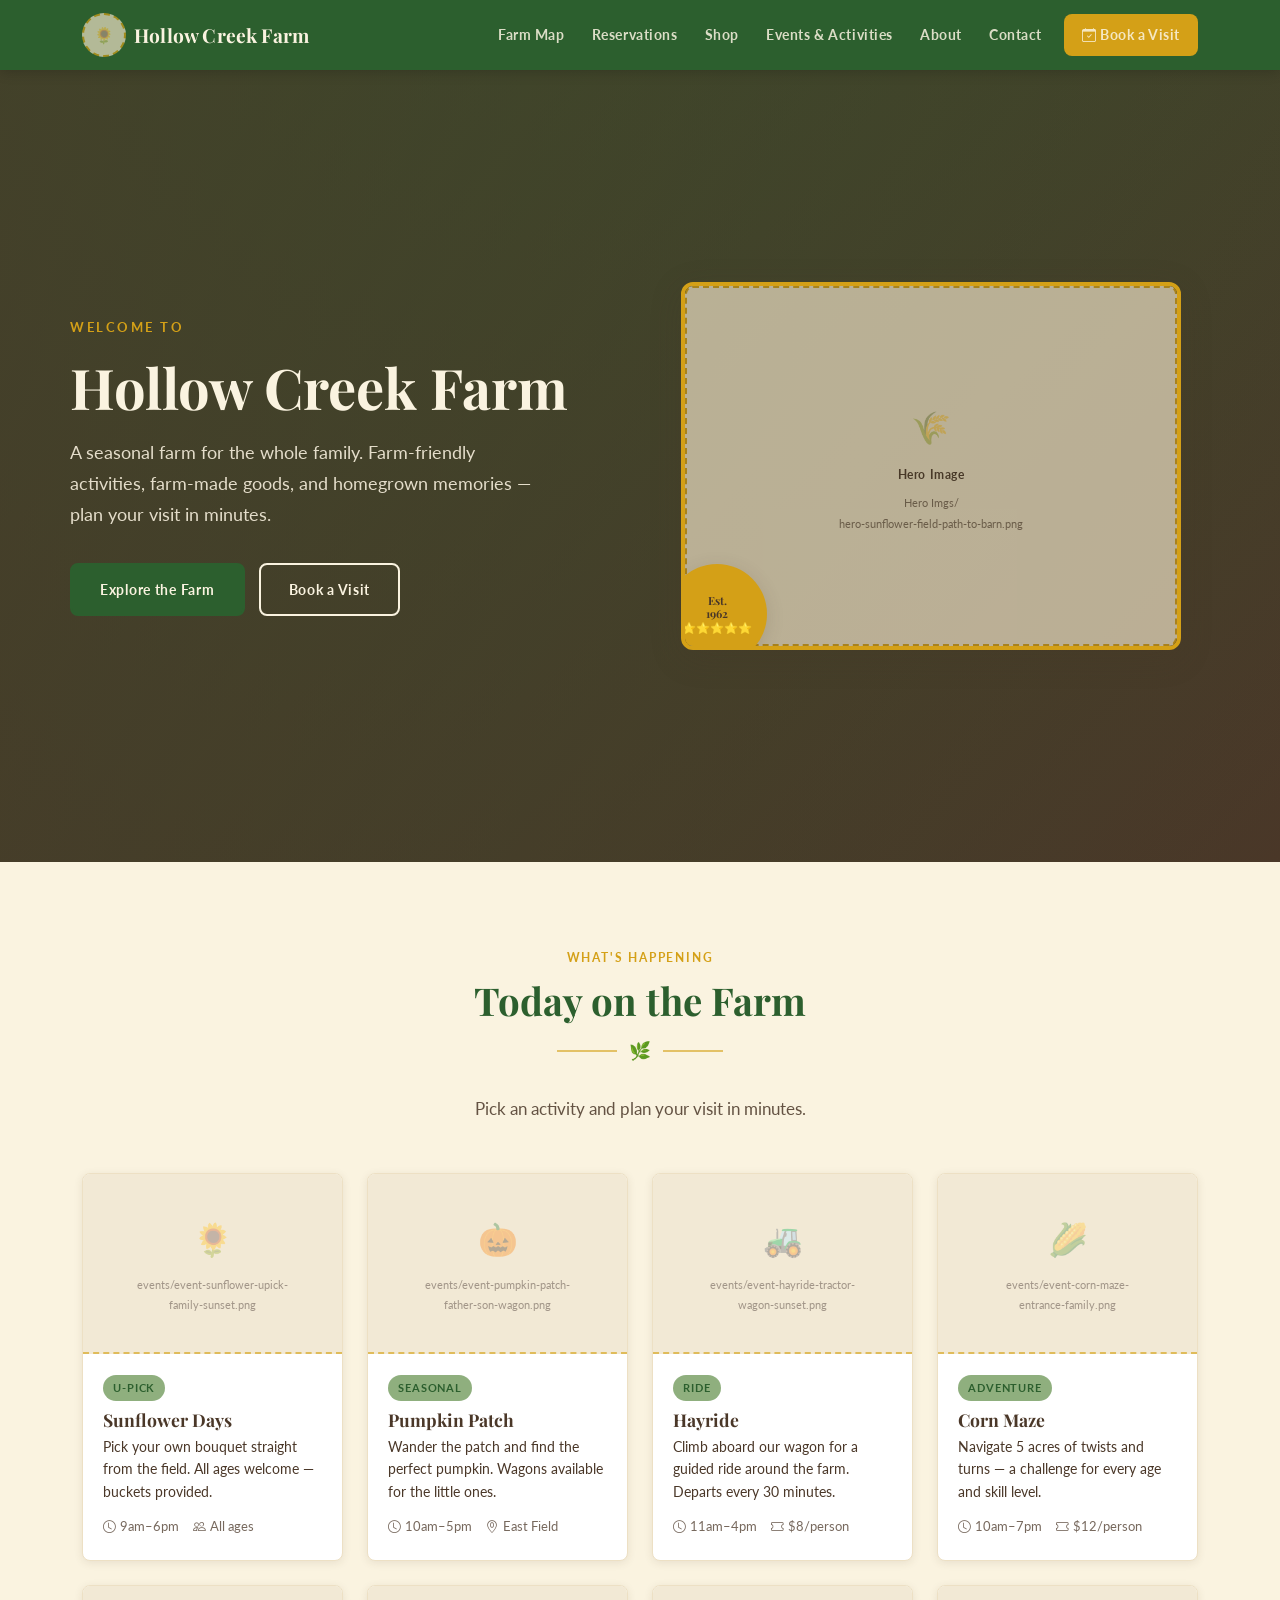
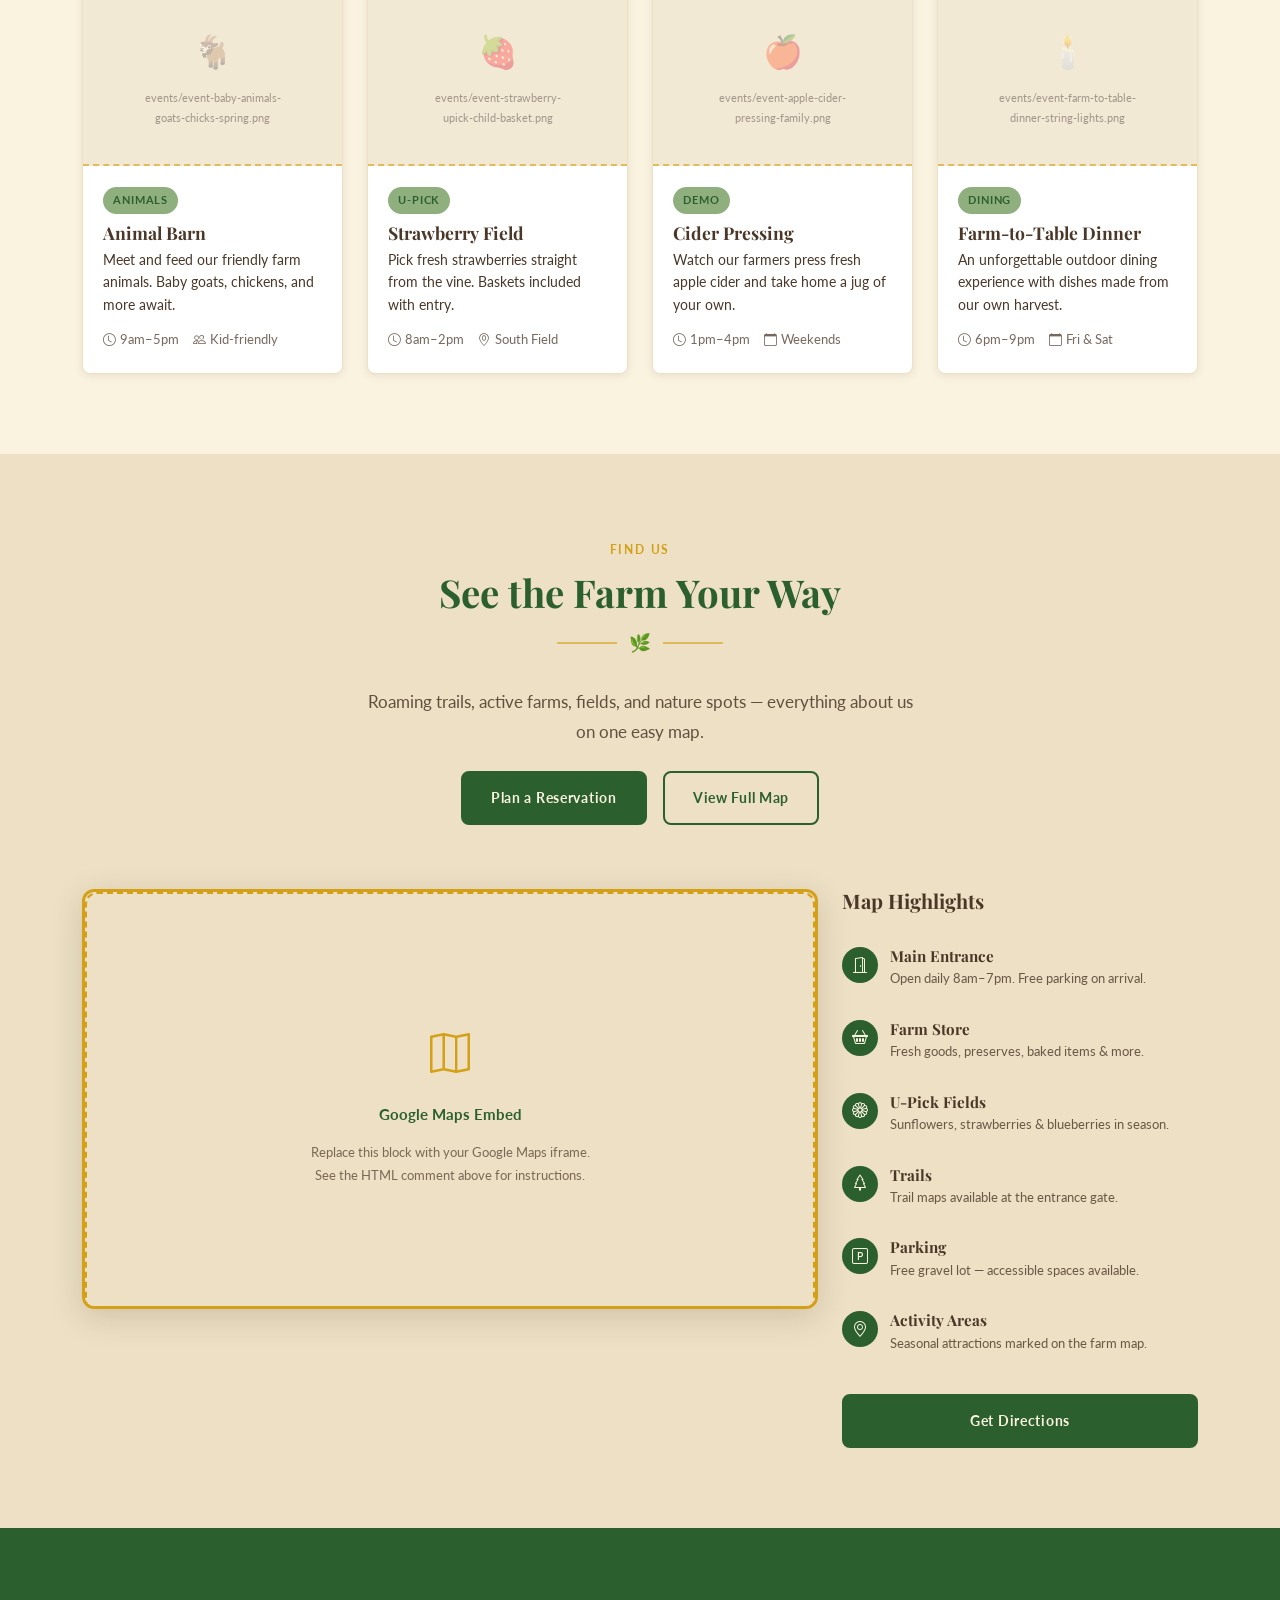
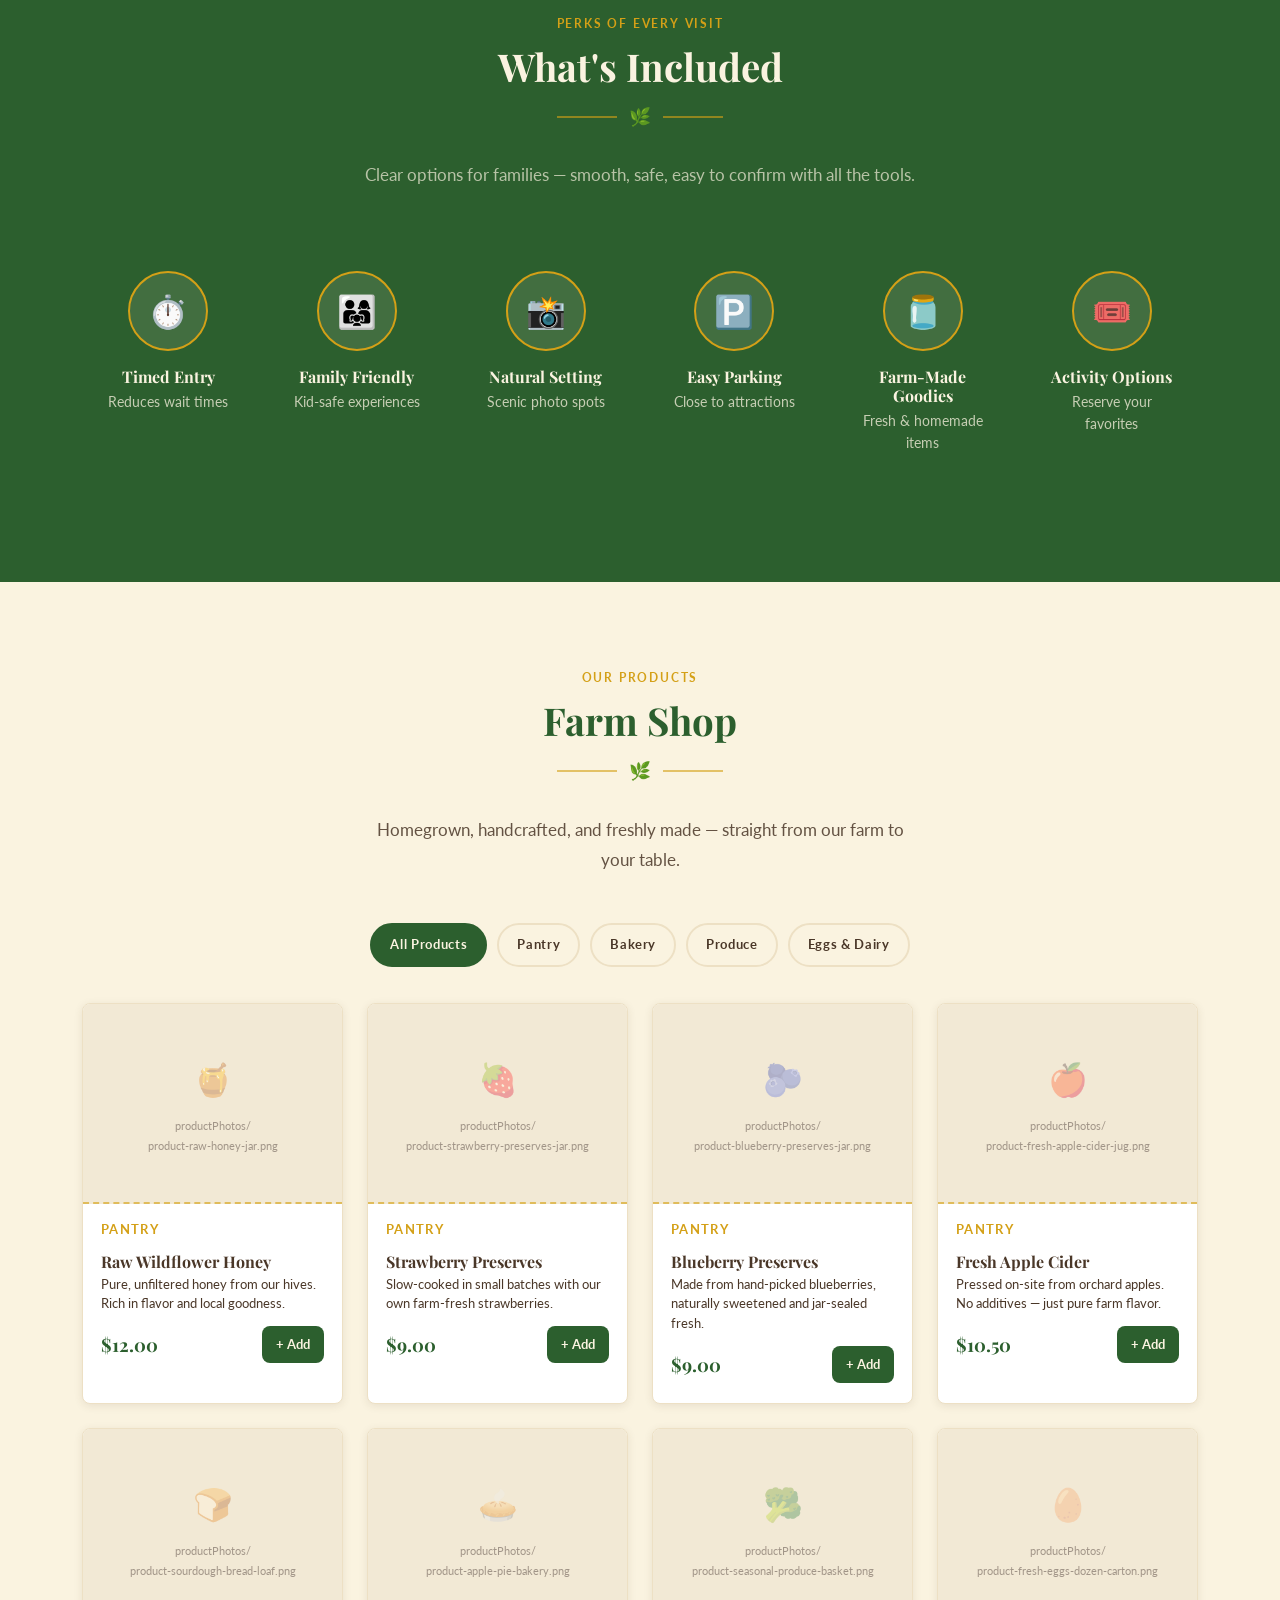
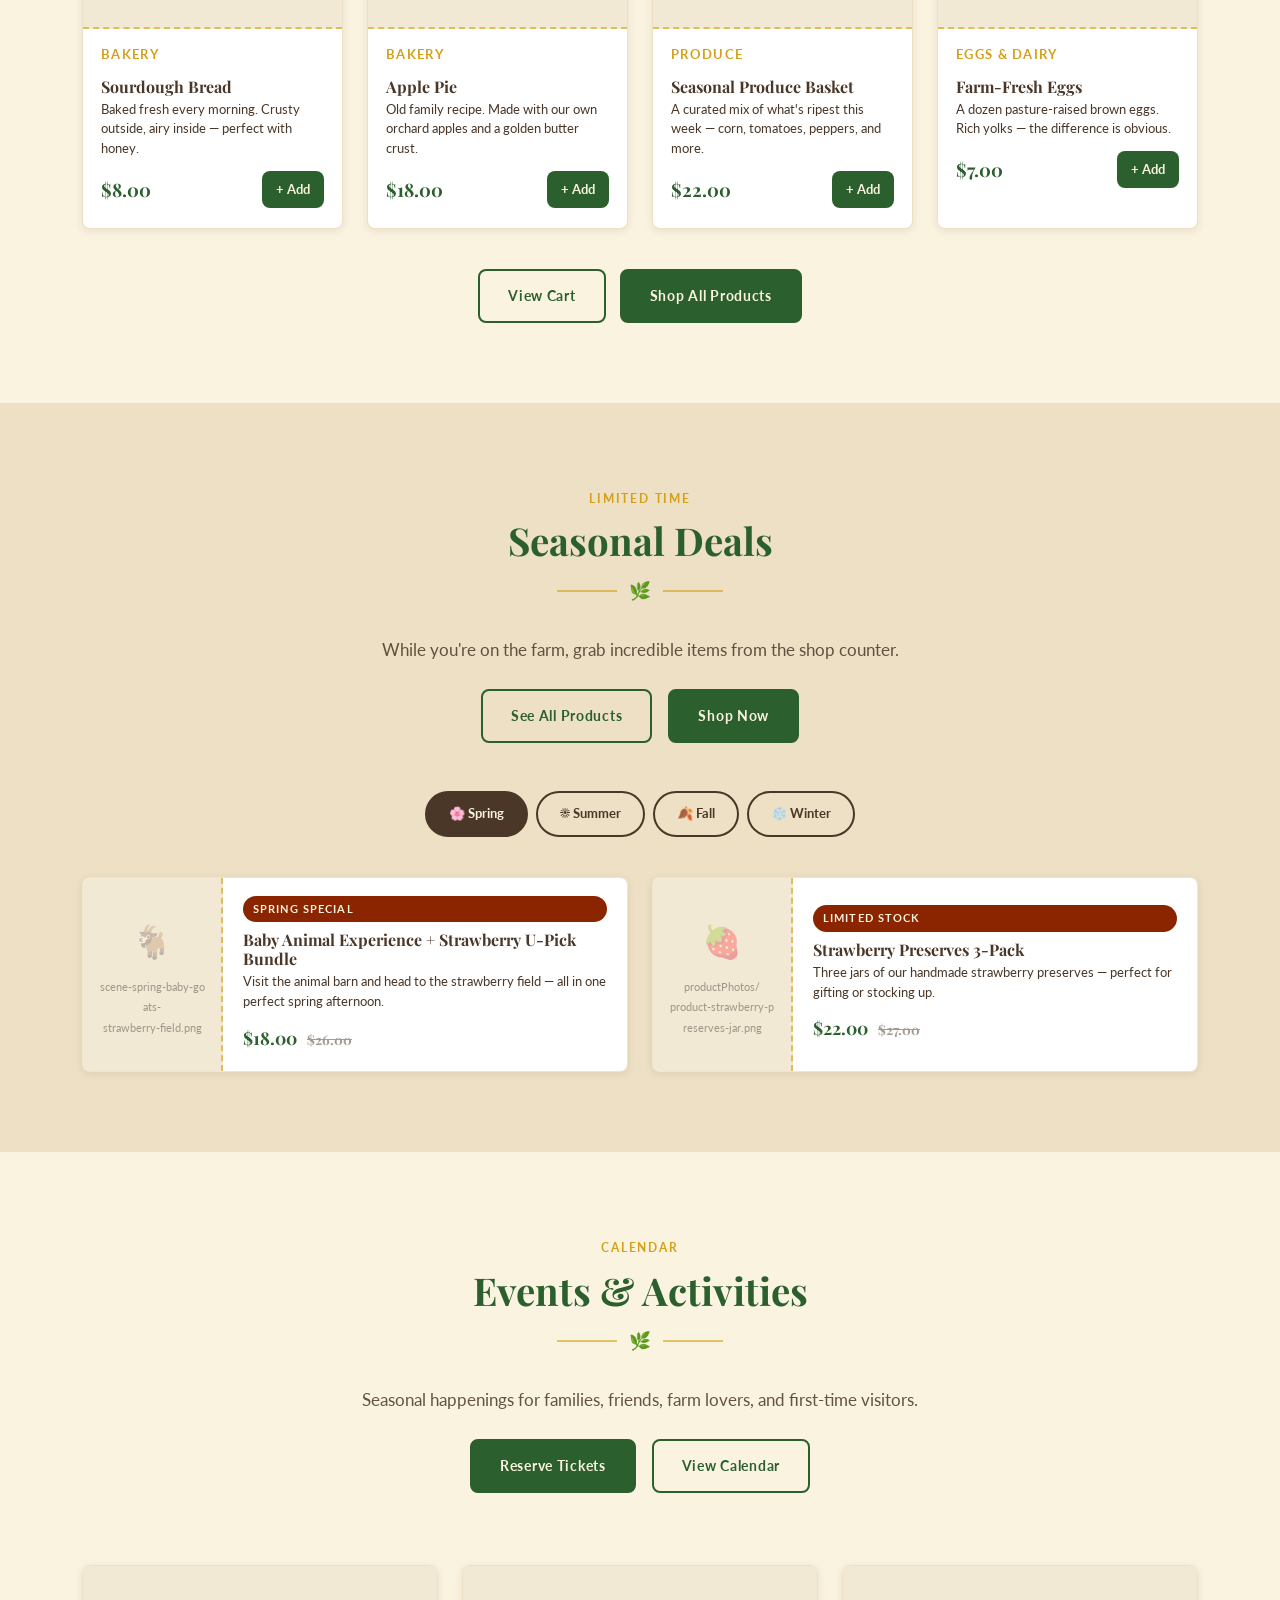
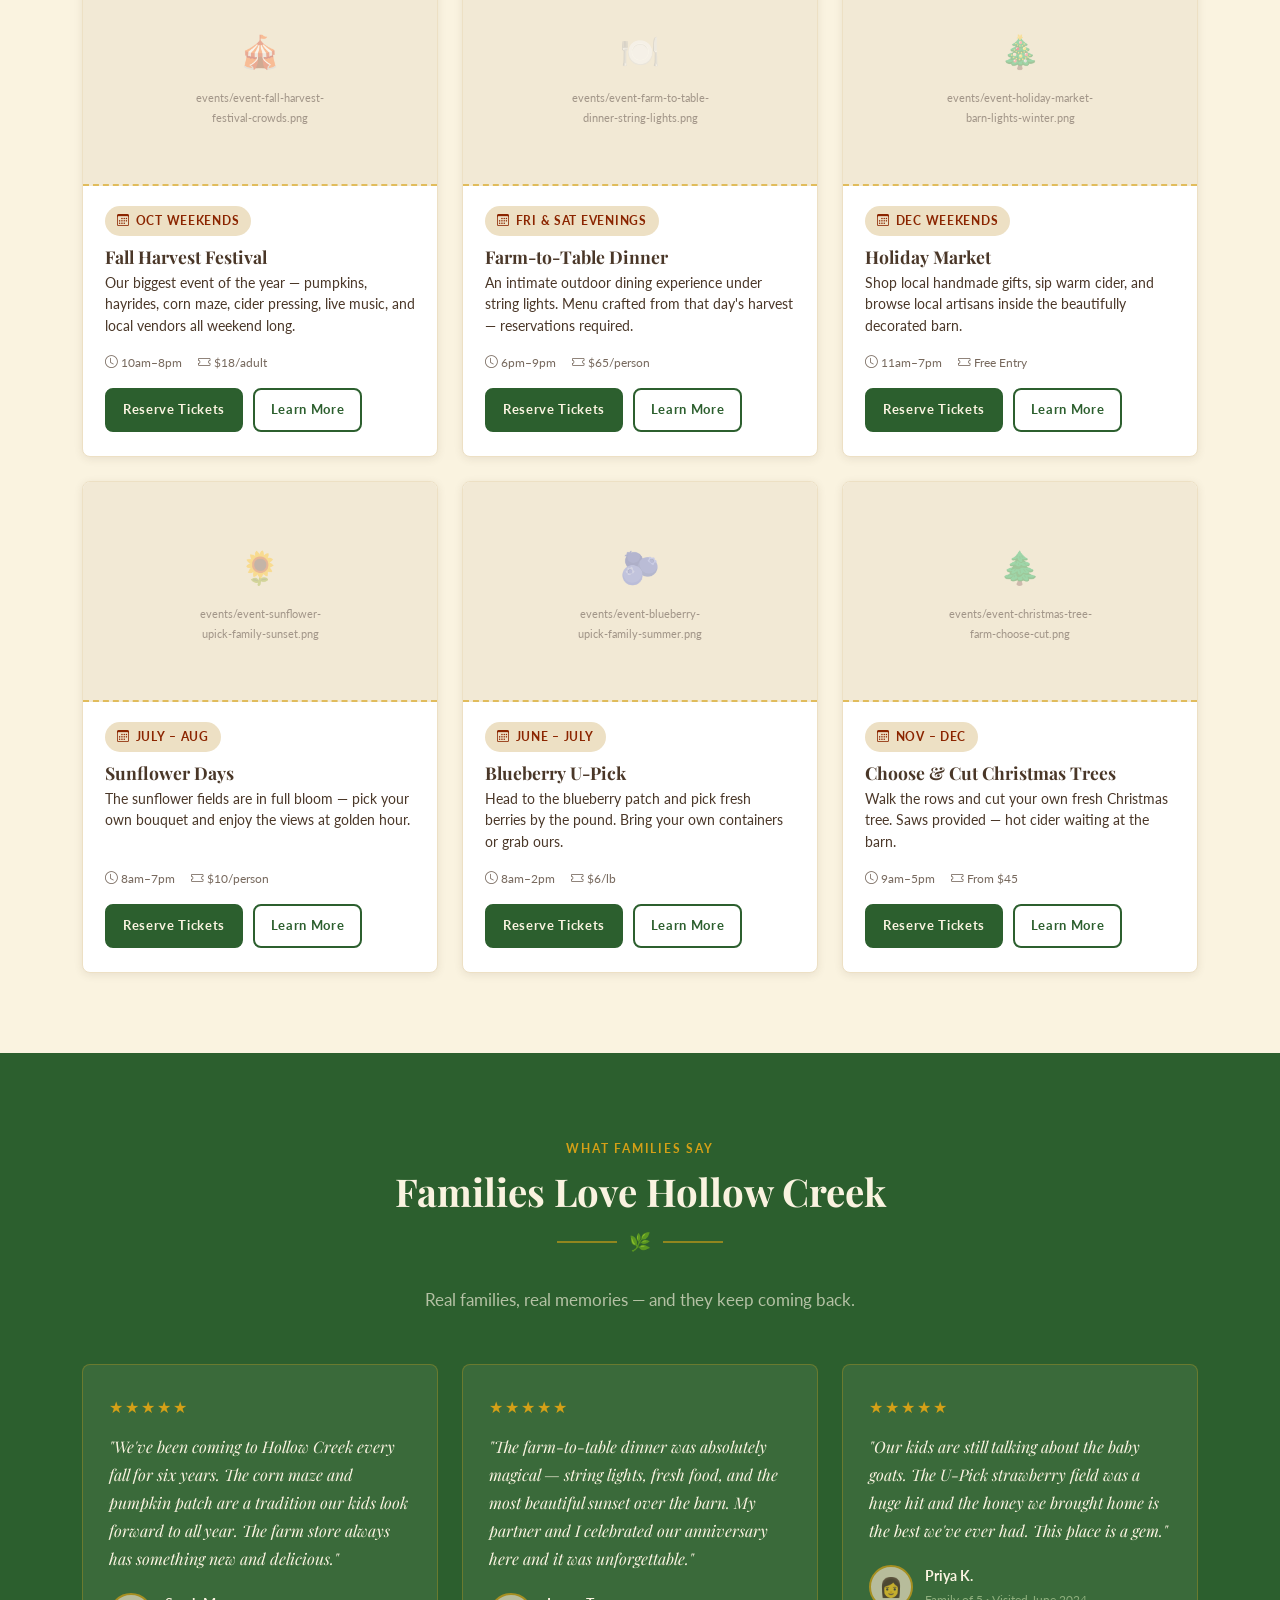
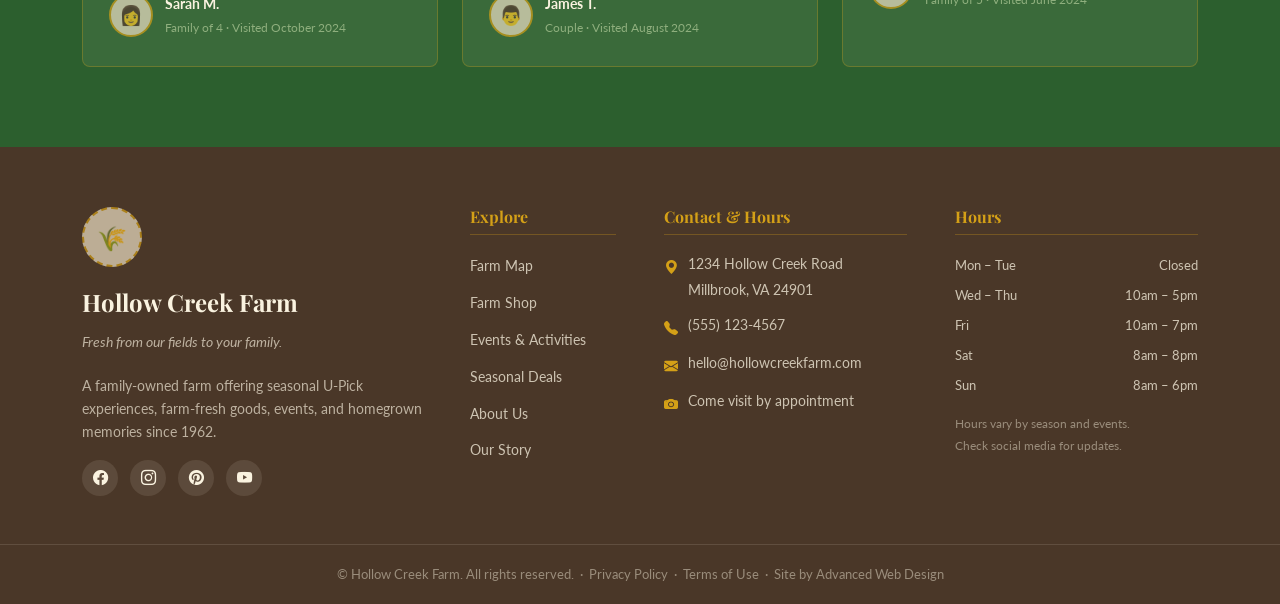
==== index.html @ fa40eff9 "ai cart and reservation pages (just for show)" ====
<!DOCTYPE html>
<html lang="en">
<head>
  <meta charset="UTF-8" />
  <meta name="viewport" content="width=device-width, initial-scale=1.0" />
  <title>Hollow Creek Farm — Fresh From Our Fields to Your Family</title>
  <meta name="description" content="Hollow Creek Farm offers U-Pick experiences, farm-fresh goods, seasonal events, hayrides, and more. Plan your visit today!" />

  <!-- Google Fonts -->
  <link rel="preconnect" href="https://fonts.googleapis.com">
  <link rel="preconnect" href="https://fonts.gstatic.com" crossorigin>
  <link href="https://fonts.googleapis.com/css2?family=Playfair+Display:ital,wght@0,700;1,400&family=Lato:wght@400;700&display=swap" rel="stylesheet">

  <!-- Bootstrap 5 -->
  <link href="https://cdn.jsdelivr.net/npm/bootstrap@5.3.3/dist/css/bootstrap.min.css" rel="stylesheet">

  <!-- Bootstrap Icons -->
  <link rel="stylesheet" href="https://cdn.jsdelivr.net/npm/bootstrap-icons@1.11.3/font/bootstrap-icons.min.css">

  <!-- Custom Styles -->
  <link rel="stylesheet" href="style.css">
</head>
<body>

  <!-- =====================================================
       NAVIGATION
  ====================================================== -->
  <nav id="main-nav" class="navbar navbar-expand-lg">
    <div class="container">

      <!-- Logo -->
      <a class="navbar-brand d-flex align-items-center gap-2" href="#hero">
        <!-- Replace src with: Logos/logo-main-full-color.png -->
        <!-- alt: Hollow Creek Farm logo featuring a red barn and sunflower illustration inside a circular badge design -->
        <div class="img-placeholder nav-logo-img" style="width:44px;height:44px;border-radius:50%;font-size:0.55rem;">
          <span class="ph-icon" style="font-size:1rem;">🌻</span>
        </div>
        <span class="nav-logo-text">Hollow Creek Farm</span>
      </a>

      <!-- Mobile toggle -->
      <button class="navbar-toggler" type="button" data-bs-toggle="collapse" data-bs-target="#navMenu" aria-controls="navMenu" aria-expanded="false" aria-label="Toggle navigation">
        <span class="navbar-toggler-icon"></span>
      </button>

      <!-- Nav links -->
      <div class="collapse navbar-collapse" id="navMenu">
        <ul class="navbar-nav ms-auto align-items-lg-center">
          <li class="nav-item"><a class="nav-link" href="#today"       data-section="today">Farm Map</a></li>
          <li class="nav-item"><a class="nav-link" href="#map-section" data-section="map-section">Reservations</a></li>
          <li class="nav-item"><a class="nav-link" href="#farm-shop"   data-section="farm-shop">Shop</a></li>
          <li class="nav-item"><a class="nav-link" href="#events"      data-section="events">Events &amp; Activities</a></li>
          <li class="nav-item"><a class="nav-link" href="#footer"      data-section="footer">About</a></li>
          <li class="nav-item"><a class="nav-link" href="#footer">Contact</a></li>
          <li class="nav-item">
            <a class="nav-link nav-cta" href="#map-section">
              <i class="bi bi-calendar-check me-1"></i>Book a Visit
              <span id="cart-count" style="display:none;background:var(--color-barn-red);color:#fff;border-radius:99px;font-size:0.65rem;padding:1px 6px;margin-left:6px;"></span>
            </a>
          </li>
        </ul>
      </div>
    </div>
  </nav>


  <!-- =====================================================
       HERO
  ====================================================== -->
  <section id="hero">
    <!-- Hero background image -->
    <!-- Replace with: <img src="client files/Hero Imgs/hero-barn-creek-sunflowers-sunrise.png" alt="Illustrated sunrise view of the Hollow Creek Farm red barn with a winding creek and sunflowers in the foreground" class="hero-bg"> -->
    <div class="hero-bg-placeholder"></div>
    <div class="hero-overlay"></div>

    <div class="container hero-content">
      <div class="row align-items-center">

        <!-- Text col -->
        <div class="col-lg-6">
          <p class="hero-eyebrow">Welcome to</p>
          <h1>Hollow Creek Farm</h1>
          <p class="hero-sub">A seasonal farm for the whole family. Farm-friendly activities, farm-made goods, and homegrown memories — plan your visit in minutes.</p>
          <div class="hero-actions">
            <a href="#today" class="btn-primary">Explore the Farm</a>
            <a href="#map-section" class="btn-outline" style="color:var(--color-cream);border-color:var(--color-cream);">Book a Visit</a>
          </div>
        </div>

        <!-- Image col -->
        <div class="col-lg-6 hero-img-col">
          <div class="hero-img-frame" style="position:relative;">
            <!-- Replace with: <img src="client files/Hero Imgs/hero-sunflower-field-path-to-barn.png" alt="A dirt path leads through rows of sunflowers toward the Hollow Creek Farm barn at golden hour" class="hero-img-frame"> -->
            <div class="img-placeholder" style="height:360px;">
              <span class="ph-icon">🌾</span>
              <span class="ph-label">Hero Image</span>
              <span class="ph-file">Hero Imgs/<br>hero-sunflower-field-path-to-barn.png</span>
            </div>
            <div class="hero-badge">Est.<br>1962<br>⭐⭐⭐⭐⭐</div>
          </div>
        </div>

      </div>
    </div>
  </section>


  <!-- =====================================================
       TODAY ON THE FARM
  ====================================================== -->
  <section id="today" class="section-pad bg-cream">
    <div class="container">

      <div class="today-header fade-up">
        <span class="section-label">What's Happening</span>
        <h2>Today on the Farm</h2>
        <div class="divider-leaf"><span>🌿</span></div>
        <p class="section-intro">Pick an activity and plan your visit in minutes.</p>
      </div>

      <div class="row g-4">

        <!-- Card 1 -->
        <div class="col-sm-6 col-lg-3 fade-up">
          <div class="activity-card">
            <!-- Replace with: <img src="client files/Events/event-sunflower-upick-family-sunset.png" alt="A family picks sunflowers at Hollow Creek Farm at sunset, with the red barn visible in the background" class="activity-card-img"> -->
            <div class="activity-card-img img-placeholder">
              <span class="ph-icon">🌻</span>
              <span class="ph-file">events/event-sunflower-upick-<br>family-sunset.png</span>
            </div>
            <div class="activity-card-body">
              <span class="activity-tag">U-Pick</span>
              <h3>Sunflower Days</h3>
              <p>Pick your own bouquet straight from the field. All ages welcome — buckets provided.</p>
              <div class="activity-meta">
                <span><i class="bi bi-clock"></i> 9am–6pm</span>
                <span><i class="bi bi-people"></i> All ages</span>
              </div>
            </div>
          </div>
        </div>

        <!-- Card 2 -->
        <div class="col-sm-6 col-lg-3 fade-up">
          <div class="activity-card">
            <!-- Replace with: <img src="client files/Events/event-pumpkin-patch-father-son-wagon.png" alt="A father and son walk through the Hollow Creek Farm pumpkin patch pulling a red wagon full of orange pumpkins" class="activity-card-img"> -->
            <div class="activity-card-img img-placeholder">
              <span class="ph-icon">🎃</span>
              <span class="ph-file">events/event-pumpkin-patch-<br>father-son-wagon.png</span>
            </div>
            <div class="activity-card-body">
              <span class="activity-tag">Seasonal</span>
              <h3>Pumpkin Patch</h3>
              <p>Wander the patch and find the perfect pumpkin. Wagons available for the little ones.</p>
              <div class="activity-meta">
                <span><i class="bi bi-clock"></i> 10am–5pm</span>
                <span><i class="bi bi-geo-alt"></i> East Field</span>
              </div>
            </div>
          </div>
        </div>

        <!-- Card 3 -->
        <div class="col-sm-6 col-lg-3 fade-up">
          <div class="activity-card">
            <!-- Replace with: <img src="client files/Events/event-hayride-tractor-wagon-sunset.png" alt="Families enjoy a hayride on a wooden wagon pulled by a green tractor at Hollow Creek Farm at sunset" class="activity-card-img"> -->
            <div class="activity-card-img img-placeholder">
              <span class="ph-icon">🚜</span>
              <span class="ph-file">events/event-hayride-tractor-<br>wagon-sunset.png</span>
            </div>
            <div class="activity-card-body">
              <span class="activity-tag">Ride</span>
              <h3>Hayride</h3>
              <p>Climb aboard our wagon for a guided ride around the farm. Departs every 30 minutes.</p>
              <div class="activity-meta">
                <span><i class="bi bi-clock"></i> 11am–4pm</span>
                <span><i class="bi bi-ticket"></i> $8/person</span>
              </div>
            </div>
          </div>
        </div>

        <!-- Card 4 -->
        <div class="col-sm-6 col-lg-3 fade-up">
          <div class="activity-card">
            <!-- Replace with: <img src="client files/Events/event-corn-maze-entrance-family.png" alt="Two children walk through the wooden arch entrance to the Hollow Creek Farm corn maze surrounded by tall corn stalks" class="activity-card-img"> -->
            <div class="activity-card-img img-placeholder">
              <span class="ph-icon">🌽</span>
              <span class="ph-file">events/event-corn-maze-<br>entrance-family.png</span>
            </div>
            <div class="activity-card-body">
              <span class="activity-tag">Adventure</span>
              <h3>Corn Maze</h3>
              <p>Navigate 5 acres of twists and turns — a challenge for every age and skill level.</p>
              <div class="activity-meta">
                <span><i class="bi bi-clock"></i> 10am–7pm</span>
                <span><i class="bi bi-ticket"></i> $12/person</span>
              </div>
            </div>
          </div>
        </div>

        <!-- Card 5 -->
        <div class="col-sm-6 col-lg-3 fade-up">
          <div class="activity-card">
            <!-- Replace with: <img src="client files/Events/event-baby-animals-goats-chicks-spring.png" alt="Children and a parent feed and pet baby goats and chicks outside the Hollow Creek Farm barn at sunset" class="activity-card-img"> -->
            <div class="activity-card-img img-placeholder">
              <span class="ph-icon">🐐</span>
              <span class="ph-file">events/event-baby-animals-<br>goats-chicks-spring.png</span>
            </div>
            <div class="activity-card-body">
              <span class="activity-tag">Animals</span>
              <h3>Animal Barn</h3>
              <p>Meet and feed our friendly farm animals. Baby goats, chickens, and more await.</p>
              <div class="activity-meta">
                <span><i class="bi bi-clock"></i> 9am–5pm</span>
                <span><i class="bi bi-people"></i> Kid-friendly</span>
              </div>
            </div>
          </div>
        </div>

        <!-- Card 6 -->
        <div class="col-sm-6 col-lg-3 fade-up">
          <div class="activity-card">
            <!-- Replace with: <img src="client files/Events/event-strawberry-upick-child-basket.png" alt="A young girl in a straw hat picks fresh strawberries into a basket at Hollow Creek Farm's U-Pick strawberry field" class="activity-card-img"> -->
            <div class="activity-card-img img-placeholder">
              <span class="ph-icon">🍓</span>
              <span class="ph-file">events/event-strawberry-<br>upick-child-basket.png</span>
            </div>
            <div class="activity-card-body">
              <span class="activity-tag">U-Pick</span>
              <h3>Strawberry Field</h3>
              <p>Pick fresh strawberries straight from the vine. Baskets included with entry.</p>
              <div class="activity-meta">
                <span><i class="bi bi-clock"></i> 8am–2pm</span>
                <span><i class="bi bi-geo-alt"></i> South Field</span>
              </div>
            </div>
          </div>
        </div>

        <!-- Card 7 -->
        <div class="col-sm-6 col-lg-3 fade-up">
          <div class="activity-card">
            <!-- Replace with: <img src="client files/Events/event-apple-cider-pressing-family.png" alt="A farmer demonstrates apple cider pressing for two children at Hollow Creek Farm, with baskets of apples and jars of cider nearby" class="activity-card-img"> -->
            <div class="activity-card-img img-placeholder">
              <span class="ph-icon">🍎</span>
              <span class="ph-file">events/event-apple-cider-<br>pressing-family.png</span>
            </div>
            <div class="activity-card-body">
              <span class="activity-tag">Demo</span>
              <h3>Cider Pressing</h3>
              <p>Watch our farmers press fresh apple cider and take home a jug of your own.</p>
              <div class="activity-meta">
                <span><i class="bi bi-clock"></i> 1pm–4pm</span>
                <span><i class="bi bi-calendar"></i> Weekends</span>
              </div>
            </div>
          </div>
        </div>

        <!-- Card 8 -->
        <div class="col-sm-6 col-lg-3 fade-up">
          <div class="activity-card">
            <!-- Replace with: <img src="client files/Events/event-farm-to-table-dinner-string-lights.png" alt="An outdoor farm-to-table dinner set up at Hollow Creek Farm with sunflower centerpieces, candles, and string lights above" class="activity-card-img"> -->
            <div class="activity-card-img img-placeholder">
              <span class="ph-icon">🕯️</span>
              <span class="ph-file">events/event-farm-to-table-<br>dinner-string-lights.png</span>
            </div>
            <div class="activity-card-body">
              <span class="activity-tag">Dining</span>
              <h3>Farm-to-Table Dinner</h3>
              <p>An unforgettable outdoor dining experience with dishes made from our own harvest.</p>
              <div class="activity-meta">
                <span><i class="bi bi-clock"></i> 6pm–9pm</span>
                <span><i class="bi bi-calendar"></i> Fri &amp; Sat</span>
              </div>
            </div>
          </div>
        </div>

      </div><!-- /row -->
    </div>
  </section>


  <!-- =====================================================
       MAP SECTION
  ====================================================== -->
  <section id="map-section" class="section-pad bg-parchment">
    <div class="container">

      <div class="map-header fade-up">
        <span class="section-label">Find Us</span>
        <h2>See the Farm Your Way</h2>
        <div class="divider-leaf"><span>🌿</span></div>
        <p class="section-intro">Roaming trails, active farms, fields, and nature spots — everything about us on one easy map.</p>
        <div class="d-flex justify-content-center gap-3 mt-4 flex-wrap">
          <a href="reservations.html" class="btn-primary">Plan a Reservation</a>
          <a href="javascript:void(0)" class="btn-outline">View Full Map</a>
        </div>
      </div>

      <div class="row g-4 mt-2 align-items-start">

        <!-- Map embed -->
        <div class="col-lg-8 fade-up">
          <div class="map-container">
            <!--
              GOOGLE MAPS EMBED
              Replace YOUR_API_KEY below with your actual API key.
              Also update the 'q' parameter to your real farm address.

              <iframe
                src="https://www.google.com/maps/embed/v1/place?key=YOUR_API_KEY&q=Hollow+Creek+Farm"
                allowfullscreen
                loading="lazy"
                referrerpolicy="no-referrer-when-downgrade">
              </iframe>

              OR use the Map.png asset as a fallback:
              <img src="client files/Map.png" alt="Map showing the location of Hollow Creek Farm" style="width:100%;height:100%;object-fit:cover;">
            -->
            <div class="map-placeholder">
              <i class="bi bi-map" style="font-size:2.5rem;color:var(--color-gold);"></i>
              <p style="font-weight:700;font-size:0.95rem;color:var(--color-forest);margin:0;">Google Maps Embed</p>
              <p style="font-size:0.8rem;opacity:0.7;margin:0;text-align:center;max-width:280px;">Replace this block with your Google Maps iframe.<br>See the HTML comment above for instructions.</p>
            </div>
          </div>
        </div>

        <!-- Map highlights sidebar -->
        <div class="col-lg-4 fade-up">
          <h3 style="margin-bottom:20px;">Map Highlights</h3>

          <div class="map-highlight-item">
            <div class="map-hi-icon"><i class="bi bi-door-open"></i></div>
            <div class="map-hi-text">
              <h4>Main Entrance</h4>
              <p>Open daily 8am–7pm. Free parking on arrival.</p>
            </div>
          </div>

          <div class="map-highlight-item">
            <div class="map-hi-icon"><i class="bi bi-basket2"></i></div>
            <div class="map-hi-text">
              <h4>Farm Store</h4>
              <p>Fresh goods, preserves, baked items &amp; more.</p>
            </div>
          </div>

          <div class="map-highlight-item">
            <div class="map-hi-icon"><i class="bi bi-flower1"></i></div>
            <div class="map-hi-text">
              <h4>U-Pick Fields</h4>
              <p>Sunflowers, strawberries &amp; blueberries in season.</p>
            </div>
          </div>

          <div class="map-highlight-item">
            <div class="map-hi-icon"><i class="bi bi-tree"></i></div>
            <div class="map-hi-text">
              <h4>Trails</h4>
              <p>Trail maps available at the entrance gate.</p>
            </div>
          </div>

          <div class="map-highlight-item">
            <div class="map-hi-icon"><i class="bi bi-p-square"></i></div>
            <div class="map-hi-text">
              <h4>Parking</h4>
              <p>Free gravel lot — accessible spaces available.</p>
            </div>
          </div>

          <div class="map-highlight-item">
            <div class="map-hi-icon"><i class="bi bi-geo-alt"></i></div>
            <div class="map-hi-text">
              <h4>Activity Areas</h4>
              <p>Seasonal attractions marked on the farm map.</p>
            </div>
          </div>

          <div class="mt-4">
            <a href="javascript:void(0)" class="btn-primary w-100" style="text-align:center;">Get Directions</a>
          </div>
        </div>

      </div>
    </div>
  </section>


  <!-- =====================================================
       WHAT'S INCLUDED
  ====================================================== -->
  <section id="whats-included" class="section-pad bg-forest">
    <div class="container">

      <div class="text-center mb-5 fade-up">
        <span class="section-label">Perks of Every Visit</span>
        <h2>What's Included</h2>
        <div class="divider-leaf"><span>🌿</span></div>
        <p class="section-intro">Clear options for families — smooth, safe, easy to confirm with all the tools.</p>
      </div>

      <div class="row g-3">

        <div class="col-6 col-md-4 col-lg-2 fade-up">
          <div class="included-card">
            <div class="included-icon">⏱️</div>
            <h3>Timed Entry</h3>
            <p>Reduces wait times</p>
          </div>
        </div>

        <div class="col-6 col-md-4 col-lg-2 fade-up">
          <div class="included-card">
            <div class="included-icon">👨‍👩‍👧</div>
            <h3>Family Friendly</h3>
            <p>Kid-safe experiences</p>
          </div>
        </div>

        <div class="col-6 col-md-4 col-lg-2 fade-up">
          <div class="included-card">
            <div class="included-icon">📸</div>
            <h3>Natural Setting</h3>
            <p>Scenic photo spots</p>
          </div>
        </div>

        <div class="col-6 col-md-4 col-lg-2 fade-up">
          <div class="included-card">
            <div class="included-icon">🅿️</div>
            <h3>Easy Parking</h3>
            <p>Close to attractions</p>
          </div>
        </div>

        <div class="col-6 col-md-4 col-lg-2 fade-up">
          <div class="included-card">
            <div class="included-icon">🫙</div>
            <h3>Farm-Made Goodies</h3>
            <p>Fresh &amp; homemade items</p>
          </div>
        </div>

        <div class="col-6 col-md-4 col-lg-2 fade-up">
          <div class="included-card">
            <div class="included-icon">🎟️</div>
            <h3>Activity Options</h3>
            <p>Reserve your favorites</p>
          </div>
        </div>

      </div>
    </div>
  </section>


  <!-- =====================================================
       FARM SHOP
  ====================================================== -->
  <section id="farm-shop" class="section-pad bg-cream">
    <div class="container">

      <div class="shop-header fade-up">
        <span class="section-label">Our Products</span>
        <h2>Farm Shop</h2>
        <div class="divider-leaf"><span>🌿</span></div>
        <p class="section-intro">Homegrown, handcrafted, and freshly made — straight from our farm to your table.</p>
      </div>

      <!-- Filter bar -->
      <div class="shop-filter-bar fade-up">
        <button class="filter-btn active" data-filter="all">All Products</button>
        <button class="filter-btn" data-filter="pantry">Pantry</button>
        <button class="filter-btn" data-filter="bakery">Bakery</button>
        <button class="filter-btn" data-filter="produce">Produce</button>
        <button class="filter-btn" data-filter="dairy">Eggs &amp; Dairy</button>
      </div>

      <div class="row g-4">

        <!-- Product 1 -->
        <div class="col-6 col-md-4 col-lg-3 product-col fade-up">
          <div class="product-card" data-category="pantry">
            <!-- Replace with: <img src="client files/productPhotos/product-raw-honey-jar.png" alt="A jar of Hollow Creek Farm raw honey with a golden dripping honey dipper beside it" class="product-card-img"> -->
            <div class="product-card-img img-placeholder">
              <span class="ph-icon">🍯</span>
              <span class="ph-file">productPhotos/<br>product-raw-honey-jar.png</span>
            </div>
            <div class="product-card-body">
              <p class="product-category">Pantry</p>
              <h3>Raw Wildflower Honey</h3>
              <p>Pure, unfiltered honey from our hives. Rich in flavor and local goodness.</p>
              <div class="product-footer">
                <span class="product-price">$12.00</span>
                <button class="btn-add-cart" data-name="Raw Wildflower Honey" data-price="12.00" data-category="Pantry">+ Add</button>
              </div>
            </div>
          </div>
        </div>

        <!-- Product 2 -->
        <div class="col-6 col-md-4 col-lg-3 product-col fade-up">
          <div class="product-card" data-category="pantry">
            <!-- Replace with: <img src="client files/productPhotos/product-strawberry-preserves-jar.png" alt="A jar of Hollow Creek Farm strawberry preserves next to fresh red strawberries" class="product-card-img"> -->
            <div class="product-card-img img-placeholder">
              <span class="ph-icon">🍓</span>
              <span class="ph-file">productPhotos/<br>product-strawberry-preserves-jar.png</span>
            </div>
            <div class="product-card-body">
              <p class="product-category">Pantry</p>
              <h3>Strawberry Preserves</h3>
              <p>Slow-cooked in small batches with our own farm-fresh strawberries.</p>
              <div class="product-footer">
                <span class="product-price">$9.00</span>
                <button class="btn-add-cart" data-name="Strawberry Preserves" data-price="9.00" data-category="Pantry">+ Add</button>
              </div>
            </div>
          </div>
        </div>

        <!-- Product 3 -->
        <div class="col-6 col-md-4 col-lg-3 product-col fade-up">
          <div class="product-card" data-category="pantry">
            <!-- Replace with: <img src="client files/productPhotos/product-blueberry-preserves-jar.png" alt="A jar of Hollow Creek Farm blueberry preserves with fresh blueberries and leaves beside it" class="product-card-img"> -->
            <div class="product-card-img img-placeholder">
              <span class="ph-icon">🫐</span>
              <span class="ph-file">productPhotos/<br>product-blueberry-preserves-jar.png</span>
            </div>
            <div class="product-card-body">
              <p class="product-category">Pantry</p>
              <h3>Blueberry Preserves</h3>
              <p>Made from hand-picked blueberries, naturally sweetened and jar-sealed fresh.</p>
              <div class="product-footer">
                <span class="product-price">$9.00</span>
                <button class="btn-add-cart" data-name="Blueberry Preserves" data-price="9.00" data-category="Pantry">+ Add</button>
              </div>
            </div>
          </div>
        </div>

        <!-- Product 4 -->
        <div class="col-6 col-md-4 col-lg-3 product-col fade-up">
          <div class="product-card" data-category="pantry">
            <!-- Replace with: <img src="client files/productPhotos/product-fresh-apple-cider-jug.png" alt="A gallon jug of Hollow Creek Farm fresh-pressed apple cider with an apple and apple slice beside it" class="product-card-img"> -->
            <div class="product-card-img img-placeholder">
              <span class="ph-icon">🍎</span>
              <span class="ph-file">productPhotos/<br>product-fresh-apple-cider-jug.png</span>
            </div>
            <div class="product-card-body">
              <p class="product-category">Pantry</p>
              <h3>Fresh Apple Cider</h3>
              <p>Pressed on-site from orchard apples. No additives — just pure farm flavor.</p>
              <div class="product-footer">
                <span class="product-price">$10.50</span>
                <button class="btn-add-cart" data-name="Fresh Apple Cider" data-price="10.50" data-category="Pantry">+ Add</button>
              </div>
            </div>
          </div>
        </div>

        <!-- Product 5 -->
        <div class="col-6 col-md-4 col-lg-3 product-col fade-up">
          <div class="product-card" data-category="bakery">
            <!-- Replace with: <img src="client files/productPhotos/product-sourdough-bread-loaf.png" alt="A rustic sourdough bread loaf wrapped with a Hollow Creek Farm paper band reading Farm Fresh and Locally Made" class="product-card-img"> -->
            <div class="product-card-img img-placeholder">
              <span class="ph-icon">🍞</span>
              <span class="ph-file">productPhotos/<br>product-sourdough-bread-loaf.png</span>
            </div>
            <div class="product-card-body">
              <p class="product-category">Bakery</p>
              <h3>Sourdough Bread</h3>
              <p>Baked fresh every morning. Crusty outside, airy inside — perfect with honey.</p>
              <div class="product-footer">
                <span class="product-price">$8.00</span>
                <button class="btn-add-cart" data-name="Sourdough Bread" data-price="8.00" data-category="Bakery">+ Add</button>
              </div>
            </div>
          </div>
        </div>

        <!-- Product 6 -->
        <div class="col-6 col-md-4 col-lg-3 product-col fade-up">
          <div class="product-card" data-category="bakery">
            <!-- Replace with: <img src="client files/productPhotos/product-apple-pie-bakery.png" alt="A golden-crusted apple pie in a foil tin with a Hollow Creek Farm label band reading Made with Farm Fresh Apples" class="product-card-img"> -->
            <div class="product-card-img img-placeholder">
              <span class="ph-icon">🥧</span>
              <span class="ph-file">productPhotos/<br>product-apple-pie-bakery.png</span>
            </div>
            <div class="product-card-body">
              <p class="product-category">Bakery</p>
              <h3>Apple Pie</h3>
              <p>Old family recipe. Made with our own orchard apples and a golden butter crust.</p>
              <div class="product-footer">
                <span class="product-price">$18.00</span>
                <button class="btn-add-cart" data-name="Apple Pie" data-price="18.00" data-category="Bakery">+ Add</button>
              </div>
            </div>
          </div>
        </div>

        <!-- Product 7 -->
        <div class="col-6 col-md-4 col-lg-3 product-col fade-up">
          <div class="product-card" data-category="produce">
            <!-- Replace with: <img src="client files/productPhotos/product-seasonal-produce-basket.png" alt="A wicker basket filled with seasonal produce including corn, tomatoes, peppers, and cucumbers with a Hollow Creek Farm Seasonal Produce Basket tag" class="product-card-img"> -->
            <div class="product-card-img img-placeholder">
              <span class="ph-icon">🥦</span>
              <span class="ph-file">productPhotos/<br>product-seasonal-produce-basket.png</span>
            </div>
            <div class="product-card-body">
              <p class="product-category">Produce</p>
              <h3>Seasonal Produce Basket</h3>
              <p>A curated mix of what's ripest this week — corn, tomatoes, peppers, and more.</p>
              <div class="product-footer">
                <span class="product-price">$22.00</span>
                <button class="btn-add-cart" data-name="Seasonal Produce Basket" data-price="22.00" data-category="Produce">+ Add</button>
              </div>
            </div>
          </div>
        </div>

        <!-- Product 8 -->
        <div class="col-6 col-md-4 col-lg-3 product-col fade-up">
          <div class="product-card" data-category="dairy">
            <!-- Replace with: <img src="client files/productPhotos/product-fresh-eggs-dozen-carton.png" alt="A dozen fresh brown eggs in a carton with the Hollow Creek Farm label showing a red barn and sunflowers" class="product-card-img"> -->
            <div class="product-card-img img-placeholder">
              <span class="ph-icon">🥚</span>
              <span class="ph-file">productPhotos/<br>product-fresh-eggs-dozen-carton.png</span>
            </div>
            <div class="product-card-body">
              <p class="product-category">Eggs &amp; Dairy</p>
              <h3>Farm-Fresh Eggs</h3>
              <p>A dozen pasture-raised brown eggs. Rich yolks — the difference is obvious.</p>
              <div class="product-footer">
                <span class="product-price">$7.00</span>
                <button class="btn-add-cart" data-name="Farm-Fresh Eggs" data-price="7.00" data-category="Eggs &amp; Dairy">+ Add</button>
              </div>
            </div>
          </div>
        </div>

      </div><!-- /row -->

      <div class="shop-cta-bar fade-up">
        <a href="cart.html" class="btn-outline">View Cart</a>
        <a href="#farm-shop" class="btn-primary">Shop All Products</a>
      </div>

    </div>
  </section>


  <!-- =====================================================
       SEASONAL DEALS
  ====================================================== -->
  <section id="seasonal-deals" class="section-pad bg-parchment">
    <div class="container">

      <div class="seasonal-header fade-up">
        <span class="section-label">Limited Time</span>
        <h2>Seasonal Deals</h2>
        <div class="divider-leaf"><span>🌿</span></div>
        <p class="section-intro">While you're on the farm, grab incredible items from the shop counter.</p>
        <div class="d-flex justify-content-center gap-3 mt-4 flex-wrap">
          <a href="#farm-shop" class="btn-outline">See All Products</a>
          <a href="#farm-shop" class="btn-primary">Shop Now</a>
        </div>
      </div>

      <!-- Season tabs -->
      <div class="season-tab-bar fade-up">
        <button class="season-tab" data-season="spring">🌸 Spring</button>
        <button class="season-tab" data-season="summer">☀️ Summer</button>
        <button class="season-tab" data-season="fall">🍂 Fall</button>
        <button class="season-tab" data-season="winter">❄️ Winter</button>
      </div>

      <!-- Spring Panel -->
      <div class="season-panel" data-season="spring">
        <div class="row g-4">
          <div class="col-md-6 fade-up">
            <div class="deal-card">
              <!-- Replace with: <img src="client files/productPhotos/scene-spring-baby-goats-strawberry-field.png" alt="Spring at Hollow Creek Farm with baby goats by a fence, a strawberry field in bloom, and flowering trees near the red barn" class="deal-card-img"> -->
              <div class="deal-card-img img-placeholder">
                <span class="ph-icon">🐐</span>
                <span class="ph-file">scene-spring-baby-goats-<br>strawberry-field.png</span>
              </div>
              <div class="deal-card-body">
                <span class="deal-badge">Spring Special</span>
                <h3>Baby Animal Experience + Strawberry U-Pick Bundle</h3>
                <p>Visit the animal barn and head to the strawberry field — all in one perfect spring afternoon.</p>
                <div class="deal-price">$18.00 <span class="original">$26.00</span></div>
              </div>
            </div>
          </div>
          <div class="col-md-6 fade-up">
            <div class="deal-card">
              <div class="deal-card-img img-placeholder">
                <span class="ph-icon">🍓</span>
                <span class="ph-file">productPhotos/<br>product-strawberry-preserves-jar.png</span>
              </div>
              <div class="deal-card-body">
                <span class="deal-badge">Limited Stock</span>
                <h3>Strawberry Preserves 3-Pack</h3>
                <p>Three jars of our handmade strawberry preserves — perfect for gifting or stocking up.</p>
                <div class="deal-price">$22.00 <span class="original">$27.00</span></div>
              </div>
            </div>
          </div>
        </div>
      </div>

      <!-- Summer Panel -->
      <div class="season-panel" data-season="summer">
        <div class="row g-4">
          <div class="col-md-6 fade-up">
            <div class="deal-card">
              <!-- Replace with: <img src="client files/productPhotos/scene-summer-sunflowers-berry-baskets.png" alt="A sunflower field leads to the Hollow Creek Farm barn in summer with baskets of fresh strawberries and blueberries in the foreground" class="deal-card-img"> -->
              <div class="deal-card-img img-placeholder">
                <span class="ph-icon">🌻</span>
                <span class="ph-file">scene-summer-sunflowers-<br>berry-baskets.png</span>
              </div>
              <div class="deal-card-body">
                <span class="deal-badge">Summer Deal</span>
                <h3>Sunflower &amp; Berry U-Pick Combo</h3>
                <p>Pick a bouquet of sunflowers and a basket of blueberries in one golden afternoon.</p>
                <div class="deal-price">$20.00 <span class="original">$28.00</span></div>
              </div>
            </div>
          </div>
          <div class="col-md-6 fade-up">
            <div class="deal-card">
              <div class="deal-card-img img-placeholder">
                <span class="ph-icon">🍯</span>
                <span class="ph-file">productPhotos/<br>product-raw-honey-jar.png</span>
              </div>
              <div class="deal-card-body">
                <span class="deal-badge">Fan Favorite</span>
                <h3>Honey &amp; Cider Gift Set</h3>
                <p>A jar of raw wildflower honey paired with a fresh-pressed apple cider jug.</p>
                <div class="deal-price">$19.00 <span class="original">$22.50</span></div>
              </div>
            </div>
          </div>
        </div>
      </div>

      <!-- Fall Panel -->
      <div class="season-panel" data-season="fall">
        <div class="row g-4">
          <div class="col-md-6 fade-up">
            <div class="deal-card">
              <!-- Replace with: <img src="client files/productPhotos/scene-fall-hayride-pumpkins-cornfield.png" alt="A fall harvest scene at Hollow Creek Farm with pumpkins, a hayride, and golden cornfields under autumn foliage" class="deal-card-img"> -->
              <div class="deal-card-img img-placeholder">
                <span class="ph-icon">🎃</span>
                <span class="ph-file">scene-fall-hayride-<br>pumpkins-cornfield.png</span>
              </div>
              <div class="deal-card-body">
                <span class="deal-badge">Fall Festival Deal</span>
                <h3>Hayride + Corn Maze + Pumpkin Bundle</h3>
                <p>The full fall experience — hayride, corn maze entry, and one pumpkin to take home.</p>
                <div class="deal-price">$32.00 <span class="original">$44.00</span></div>
              </div>
            </div>
          </div>
          <div class="col-md-6 fade-up">
            <div class="deal-card">
              <div class="deal-card-img img-placeholder">
                <span class="ph-icon">🥧</span>
                <span class="ph-file">productPhotos/<br>product-apple-pie-bakery.png</span>
              </div>
              <div class="deal-card-body">
                <span class="deal-badge">Harvest Special</span>
                <h3>Apple Pie + Cider Jug Combo</h3>
                <p>One whole apple pie and a gallon of fresh-pressed cider — fall in a box.</p>
                <div class="deal-price">$24.00 <span class="original">$28.50</span></div>
              </div>
            </div>
          </div>
        </div>
      </div>

      <!-- Winter Panel -->
      <div class="season-panel" data-season="winter">
        <div class="row g-4">
          <div class="col-md-6 fade-up">
            <div class="deal-card">
              <!-- Replace with: <img src="client files/productPhotos/scene-winter-barn-holiday-lights-snow.png" alt="Hollow Creek Farm in winter with the barn and store decorated in holiday lights, wreaths, and snow-dusted Christmas trees" class="deal-card-img"> -->
              <div class="deal-card-img img-placeholder">
                <span class="ph-icon">🎄</span>
                <span class="ph-file">scene-winter-barn-<br>holiday-lights-snow.png</span>
              </div>
              <div class="deal-card-body">
                <span class="deal-badge">Holiday Market</span>
                <h3>Holiday Market Entry + Wreath</h3>
                <p>Access to the winter holiday market plus one handcrafted fresh wreath to take home.</p>
                <div class="deal-price">$28.00 <span class="original">$36.00</span></div>
              </div>
            </div>
          </div>
          <div class="col-md-6 fade-up">
            <div class="deal-card">
              <div class="deal-card-img img-placeholder">
                <span class="ph-icon">🎁</span>
                <span class="ph-file">productPhotos/<br>product-raw-honey-jar.png</span>
              </div>
              <div class="deal-card-body">
                <span class="deal-badge">Gift Bundle</span>
                <h3>Farm Store Holiday Gift Basket</h3>
                <p>Honey, preserves, sourdough, and a farm gift card — the perfect holiday gift set.</p>
                <div class="deal-price">$48.00 <span class="original">$58.00</span></div>
              </div>
            </div>
          </div>
        </div>
      </div>

    </div>
  </section>


  <!-- =====================================================
       EVENTS & ACTIVITIES
  ====================================================== -->
  <section id="events" class="section-pad bg-cream">
    <div class="container">

      <div class="events-header fade-up">
        <span class="section-label">Calendar</span>
        <h2>Events &amp; Activities</h2>
        <div class="divider-leaf"><span>🌿</span></div>
        <p class="section-intro">Seasonal happenings for families, friends, farm lovers, and first-time visitors.</p>
        <div class="d-flex justify-content-center gap-3 mt-4 flex-wrap">
          <a href="reservations.html" class="btn-primary">Reserve Tickets</a>
          <a href="reservations.html" class="btn-outline">View Calendar</a>
        </div>
      </div>

      <div class="row g-4 mt-2">

        <!-- Event 1 -->
        <div class="col-md-6 col-lg-4 fade-up">
          <div class="event-card">
            <!-- Replace with: <img src="client files/Events/event-fall-harvest-festival-crowds.png" alt="Crowds enjoy the Hollow Creek Farm fall harvest festival surrounded by pumpkins, hay bales, and vendor tents" class="event-card-img"> -->
            <div class="event-card-img img-placeholder">
              <span class="ph-icon">🎪</span>
              <span class="ph-file">events/event-fall-harvest-<br>festival-crowds.png</span>
            </div>
            <div class="event-card-body">
              <span class="event-date-badge"><i class="bi bi-calendar3"></i> Oct Weekends</span>
              <h3>Fall Harvest Festival</h3>
              <p>Our biggest event of the year — pumpkins, hayrides, corn maze, cider pressing, live music, and local vendors all weekend long.</p>
              <div class="event-meta">
                <span><i class="bi bi-clock"></i> 10am–8pm</span>
                <span><i class="bi bi-ticket"></i> $18/adult</span>
              </div>
              <div class="event-card-footer">
                <a href="reservations.html" class="btn-primary" style="font-size:0.82rem;padding:8px 16px;">Reserve Tickets</a>
                <a href="javascript:void(0)" class="btn-outline" style="font-size:0.82rem;padding:8px 16px;">Learn More</a>
              </div>
            </div>
          </div>
        </div>

        <!-- Event 2 -->
        <div class="col-md-6 col-lg-4 fade-up">
          <div class="event-card">
            <!-- Replace with: <img src="client files/Events/event-farm-to-table-dinner-string-lights.png" alt="An outdoor farm-to-table dinner set up at Hollow Creek Farm with sunflower centerpieces, candles, and string lights above" class="event-card-img"> -->
            <div class="event-card-img img-placeholder">
              <span class="ph-icon">🍽️</span>
              <span class="ph-file">events/event-farm-to-table-<br>dinner-string-lights.png</span>
            </div>
            <div class="event-card-body">
              <span class="event-date-badge"><i class="bi bi-calendar3"></i> Fri &amp; Sat Evenings</span>
              <h3>Farm-to-Table Dinner</h3>
              <p>An intimate outdoor dining experience under string lights. Menu crafted from that day's harvest — reservations required.</p>
              <div class="event-meta">
                <span><i class="bi bi-clock"></i> 6pm–9pm</span>
                <span><i class="bi bi-ticket"></i> $65/person</span>
              </div>
              <div class="event-card-footer">
                <a href="reservations.html" class="btn-primary" style="font-size:0.82rem;padding:8px 16px;">Reserve Tickets</a>
                <a href="javascript:void(0)" class="btn-outline" style="font-size:0.82rem;padding:8px 16px;">Learn More</a>
              </div>
            </div>
          </div>
        </div>

        <!-- Event 3 -->
        <div class="col-md-6 col-lg-4 fade-up">
          <div class="event-card">
            <!-- Replace with: <img src="client files/Events/event-holiday-market-barn-lights-winter.png" alt="Families browse vendor stalls at the Hollow Creek Farm winter holiday market, with the barn decorated in wreaths and lights" class="event-card-img"> -->
            <div class="event-card-img img-placeholder">
              <span class="ph-icon">🎄</span>
              <span class="ph-file">events/event-holiday-market-<br>barn-lights-winter.png</span>
            </div>
            <div class="event-card-body">
              <span class="event-date-badge"><i class="bi bi-calendar3"></i> Dec Weekends</span>
              <h3>Holiday Market</h3>
              <p>Shop local handmade gifts, sip warm cider, and browse local artisans inside the beautifully decorated barn.</p>
              <div class="event-meta">
                <span><i class="bi bi-clock"></i> 11am–7pm</span>
                <span><i class="bi bi-ticket"></i> Free Entry</span>
              </div>
              <div class="event-card-footer">
                <a href="reservations.html" class="btn-primary" style="font-size:0.82rem;padding:8px 16px;">Reserve Tickets</a>
                <a href="javascript:void(0)" class="btn-outline" style="font-size:0.82rem;padding:8px 16px;">Learn More</a>
              </div>
            </div>
          </div>
        </div>

        <!-- Event 4 -->
        <div class="col-md-6 col-lg-4 fade-up">
          <div class="event-card">
            <!-- Replace with: <img src="client files/Events/event-sunflower-upick-family-sunset.png" alt="A family picks sunflowers at Hollow Creek Farm at sunset, with the red barn visible in the background" class="event-card-img"> -->
            <div class="event-card-img img-placeholder">
              <span class="ph-icon">🌻</span>
              <span class="ph-file">events/event-sunflower-<br>upick-family-sunset.png</span>
            </div>
            <div class="event-card-body">
              <span class="event-date-badge"><i class="bi bi-calendar3"></i> July – Aug</span>
              <h3>Sunflower Days</h3>
              <p>The sunflower fields are in full bloom — pick your own bouquet and enjoy the views at golden hour.</p>
              <div class="event-meta">
                <span><i class="bi bi-clock"></i> 8am–7pm</span>
                <span><i class="bi bi-ticket"></i> $10/person</span>
              </div>
              <div class="event-card-footer">
                <a href="reservations.html" class="btn-primary" style="font-size:0.82rem;padding:8px 16px;">Reserve Tickets</a>
                <a href="javascript:void(0)" class="btn-outline" style="font-size:0.82rem;padding:8px 16px;">Learn More</a>
              </div>
            </div>
          </div>
        </div>

        <!-- Event 5 -->
        <div class="col-md-6 col-lg-4 fade-up">
          <div class="event-card">
            <!-- Replace with: <img src="client files/Events/event-blueberry-upick-family-summer.png" alt="A family picks blueberries at Hollow Creek Farm's U-Pick blueberry fields on a sunny summer afternoon" class="event-card-img"> -->
            <div class="event-card-img img-placeholder">
              <span class="ph-icon">🫐</span>
              <span class="ph-file">events/event-blueberry-<br>upick-family-summer.png</span>
            </div>
            <div class="event-card-body">
              <span class="event-date-badge"><i class="bi bi-calendar3"></i> June – July</span>
              <h3>Blueberry U-Pick</h3>
              <p>Head to the blueberry patch and pick fresh berries by the pound. Bring your own containers or grab ours.</p>
              <div class="event-meta">
                <span><i class="bi bi-clock"></i> 8am–2pm</span>
                <span><i class="bi bi-ticket"></i> $6/lb</span>
              </div>
              <div class="event-card-footer">
                <a href="reservations.html" class="btn-primary" style="font-size:0.82rem;padding:8px 16px;">Reserve Tickets</a>
                <a href="javascript:void(0)" class="btn-outline" style="font-size:0.82rem;padding:8px 16px;">Learn More</a>
              </div>
            </div>
          </div>
        </div>

        <!-- Event 6 -->
        <div class="col-md-6 col-lg-4 fade-up">
          <div class="event-card">
            <!-- Replace with: <img src="client files/Events/event-christmas-tree-farm-choose-cut.png" alt="Families choose and cut Christmas trees at Hollow Creek Farm while snow dusts the ground and the red barn stands in the background" class="event-card-img"> -->
            <div class="event-card-img img-placeholder">
              <span class="ph-icon">🌲</span>
              <span class="ph-file">events/event-christmas-tree-<br>farm-choose-cut.png</span>
            </div>
            <div class="event-card-body">
              <span class="event-date-badge"><i class="bi bi-calendar3"></i> Nov – Dec</span>
              <h3>Choose &amp; Cut Christmas Trees</h3>
              <p>Walk the rows and cut your own fresh Christmas tree. Saws provided — hot cider waiting at the barn.</p>
              <div class="event-meta">
                <span><i class="bi bi-clock"></i> 9am–5pm</span>
                <span><i class="bi bi-ticket"></i> From $45</span>
              </div>
              <div class="event-card-footer">
                <a href="reservations.html" class="btn-primary" style="font-size:0.82rem;padding:8px 16px;">Reserve Tickets</a>
                <a href="javascript:void(0)" class="btn-outline" style="font-size:0.82rem;padding:8px 16px;">Learn More</a>
              </div>
            </div>
          </div>
        </div>

      </div><!-- /row -->
    </div>
  </section>


  <!-- =====================================================
       TESTIMONIALS
  ====================================================== -->
  <section id="testimonials" class="section-pad bg-forest">
    <div class="container">

      <div class="text-center mb-5 fade-up">
        <span class="section-label">What Families Say</span>
        <h2>Families Love Hollow Creek</h2>
        <div class="divider-leaf"><span>🌿</span></div>
        <p class="section-intro">Real families, real memories — and they keep coming back.</p>
      </div>

      <div class="row g-4">

        <div class="col-md-6 col-lg-4 fade-up">
          <div class="testimonial-card">
            <div class="testimonial-stars">★★★★★</div>
            <blockquote>"We've been coming to Hollow Creek every fall for six years. The corn maze and pumpkin patch are a tradition our kids look forward to all year. The farm store always has something new and delicious."</blockquote>
            <div class="testimonial-author">
              <!-- Replace with: <img src="client files/Staff  Family Portrait Style Graphics/family-calloway-full-group-barn.png" alt="The Calloway family smiling together in front of the Hollow Creek Farm barn at sunset" class="testimonial-avatar"> -->
              <div class="testimonial-avatar img-placeholder" style="width:44px;height:44px;">
                <span style="font-size:1.2rem;">👩</span>
              </div>
              <div class="testimonial-author-info">
                <p class="name">Sarah M.</p>
                <p class="meta">Family of 4 · Visited October 2024</p>
              </div>
            </div>
          </div>
        </div>

        <div class="col-md-6 col-lg-4 fade-up">
          <div class="testimonial-card">
            <div class="testimonial-stars">★★★★★</div>
            <blockquote>"The farm-to-table dinner was absolutely magical — string lights, fresh food, and the most beautiful sunset over the barn. My partner and I celebrated our anniversary here and it was unforgettable."</blockquote>
            <div class="testimonial-author">
              <div class="testimonial-avatar img-placeholder" style="width:44px;height:44px;">
                <span style="font-size:1.2rem;">👨</span>
              </div>
              <div class="testimonial-author-info">
                <p class="name">James T.</p>
                <p class="meta">Couple · Visited August 2024</p>
              </div>
            </div>
          </div>
        </div>

        <div class="col-md-6 col-lg-4 fade-up">
          <div class="testimonial-card">
            <div class="testimonial-stars">★★★★★</div>
            <blockquote>"Our kids are still talking about the baby goats. The U-Pick strawberry field was a huge hit and the honey we brought home is the best we've ever had. This place is a gem."</blockquote>
            <div class="testimonial-author">
              <div class="testimonial-avatar img-placeholder" style="width:44px;height:44px;">
                <span style="font-size:1.2rem;">👩</span>
              </div>
              <div class="testimonial-author-info">
                <p class="name">Priya K.</p>
                <p class="meta">Family of 5 · Visited June 2024</p>
              </div>
            </div>
          </div>
        </div>

      </div>
    </div>
  </section>


  <!-- =====================================================
       FOOTER
  ====================================================== -->
  <footer id="footer">
    <div class="container">
      <div class="row g-5">

        <!-- Brand col -->
        <div class="col-lg-4 col-md-6">
          <!-- Replace with: <img src="client files/Logos/logo-barn-laurel-mark.png" alt="Hollow Creek Farm barn silhouette with green laurel branches on either side" class="footer-logo-img"> -->
          <div class="img-placeholder footer-logo-img" style="width:60px;height:60px;border-radius:50%;margin-bottom:14px;">
            <span style="font-size:1.5rem;">🌾</span>
          </div>
          <p class="footer-logo-text">Hollow Creek Farm</p>
          <p class="footer-tagline"><em>Fresh from our fields to your family.</em></p>
          <p style="font-size:0.85rem;color:rgba(250,243,224,0.65);line-height:1.7;">A family-owned farm offering seasonal U-Pick experiences, farm-fresh goods, events, and homegrown memories since 1962.</p>
          <div class="footer-social">
            <a href="javascript:void(0)" aria-label="Facebook"><i class="bi bi-facebook"></i></a>
            <a href="javascript:void(0)" aria-label="Instagram"><i class="bi bi-instagram"></i></a>
            <a href="javascript:void(0)" aria-label="Pinterest"><i class="bi bi-pinterest"></i></a>
            <a href="javascript:void(0)" aria-label="YouTube"><i class="bi bi-youtube"></i></a>
          </div>
        </div>

        <!-- Quick links -->
        <div class="col-lg-2 col-md-6 col-6">
          <h4 class="footer-heading">Explore</h4>
          <ul class="footer-links">
            <li><a href="#today">Farm Map</a></li>
            <li><a href="#farm-shop">Farm Shop</a></li>
            <li><a href="#events">Events &amp; Activities</a></li>
            <li><a href="#seasonal-deals">Seasonal Deals</a></li>
            <li><a href="javascript:void(0)">About Us</a></li>
            <li><a href="javascript:void(0)">Our Story</a></li>
          </ul>
        </div>

        <!-- Contact -->
        <div class="col-lg-3 col-md-6 col-6">
          <h4 class="footer-heading">Contact &amp; Hours</h4>
          <div class="footer-contact-item">
            <i class="bi bi-geo-alt-fill icon"></i>
            <span>1234 Hollow Creek Road<br>Millbrook, VA 24901</span>
          </div>
          <div class="footer-contact-item">
            <i class="bi bi-telephone-fill icon"></i>
            <span>(555) 123-4567</span>
          </div>
          <div class="footer-contact-item">
            <i class="bi bi-envelope-fill icon"></i>
            <span>hello@hollowcreekfarm.com</span>
          </div>
          <div class="footer-contact-item">
            <i class="bi bi-camera-fill icon"></i>
            <span>Come visit by appointment</span>
          </div>
        </div>

        <!-- Hours -->
        <div class="col-lg-3 col-md-6">
          <h4 class="footer-heading">Hours</h4>
          <div class="footer-hours">
            <table>
              <tr><td>Mon – Tue</td><td>Closed</td></tr>
              <tr><td>Wed – Thu</td><td>10am – 5pm</td></tr>
              <tr><td>Fri</td><td>10am – 7pm</td></tr>
              <tr><td>Sat</td><td>8am – 8pm</td></tr>
              <tr><td>Sun</td><td>8am – 6pm</td></tr>
            </table>
          </div>
          <p style="font-size:0.75rem;color:rgba(250,243,224,0.45);margin-top:12px;">Hours vary by season and events.<br>Check social media for updates.</p>
        </div>

      </div>
    </div>

    <div class="footer-bottom">
      <div class="container">
        <span>© Hollow Creek Farm. All rights reserved.</span>
        &nbsp;·&nbsp;
        <a href="javascript:void(0)">Privacy Policy</a>
        &nbsp;·&nbsp;
        <a href="javascript:void(0)">Terms of Use</a>
        &nbsp;·&nbsp;
        <span>Site by Advanced Web Design</span>
      </div>
    </div>
  </footer>


  <!-- Bootstrap JS -->
  <script src="https://cdn.jsdelivr.net/npm/bootstrap@5.3.3/dist/js/bootstrap.bundle.min.js"></script>

  <!-- Custom JS -->
  <script src="script.js"></script>

</body>
</html>
---- style.css ----
/* =========================================================
   HOLLOW CREEK FARM — Main Stylesheet
   ========================================================= */

/* Google Fonts loaded in HTML <head> */

:root {
    --color-forest: #2C5F2E;
    --color-gold: #D4A017;
    --color-barn-red: #8B2500;
    --color-cream: #FAF3E0;
    --color-parchment: #EDE0C4;
    --color-earth: #4A3728;
    --color-meadow: #5A7A3A;
    --color-sage: #8FAF7E;

    --font-display: 'Playfair Display', Georgia, serif;
    --font-body: 'Lato', Arial, sans-serif;

    --shadow-sm: 0 2px 8px rgba(74, 55, 40, 0.10);
    --shadow-md: 0 4px 18px rgba(74, 55, 40, 0.15);
    --shadow-lg: 0 8px 32px rgba(74, 55, 40, 0.18);
    --radius: 8px;
    --transition: 0.25s ease;
}

/* ---- Reset & Base ---- */
*,
*::before,
*::after {
    box-sizing: border-box;
    margin: 0;
    padding: 0;
}

html {
    scroll-behavior: smooth;
}

body {
    font-family: var(--font-body);
    font-size: 1rem;
    line-height: 1.8;
    color: var(--color-earth);
    background: var(--color-cream);
}

h1 {
    font-family: var(--font-display);
    font-size: clamp(2rem, 5vw, 3.5rem);
    font-weight: 700;
    color: var(--color-forest);
    line-height: 1.15;
}

h2 {
    font-family: var(--font-display);
    font-size: clamp(1.6rem, 3vw, 2.4rem);
    font-weight: 700;
    color: var(--color-forest);
    line-height: 1.2;
}

h3 {
    font-family: var(--font-display);
    font-size: 1.25rem;
    font-weight: 700;
    color: var(--color-earth);
}

h4 {
    font-family: var(--font-display);
    font-size: 1.05rem;
    font-weight: 700;
    color: var(--color-earth);
}

p {
    font-family: var(--font-body);
    font-size: 1rem;
    line-height: 1.8;
    color: var(--color-earth);
}

a {
    color: var(--color-forest);
    text-decoration: none;
    transition: color var(--transition);
}

a:hover {
    color: var(--color-meadow);
}

img {
    max-width: 100%;
    height: auto;
    display: block;
}

/* ---- Utility ---- */
.section-pad {
    padding: 80px 0;
}

.section-pad-sm {
    padding: 52px 0;
}

.bg-cream {
    background: var(--color-cream);
}

.bg-parchment {
    background: var(--color-parchment);
}

.bg-forest {
    background: var(--color-forest);
}

.bg-earth {
    background: var(--color-earth);
}

.section-label {
    display: inline-block;
    font-family: var(--font-body);
    font-size: 0.75rem;
    font-weight: 700;
    letter-spacing: 0.15em;
    text-transform: uppercase;
    color: var(--color-gold);
    margin-bottom: 0.5rem;
}

.section-intro {
    font-size: 1.05rem;
    color: var(--color-earth);
    max-width: 560px;
    margin: 0 auto;
    opacity: 0.85;
}

.divider-leaf {
    display: flex;
    align-items: center;
    justify-content: center;
    gap: 12px;
    margin: 12px 0 28px;
}

.divider-leaf::before,
.divider-leaf::after {
    content: '';
    display: block;
    width: 60px;
    height: 2px;
    background: var(--color-gold);
    opacity: 0.6;
}

.divider-leaf span {
    color: var(--color-gold);
    font-size: 1.1rem;
}

/* ---- Buttons ---- */
.btn-primary {
    display: inline-block;
    background: var(--color-forest);
    color: var(--color-cream);
    font-family: var(--font-body);
    font-weight: 700;
    font-size: 0.9rem;
    letter-spacing: 0.05em;
    padding: 12px 28px;
    border-radius: var(--radius);
    border: 2px solid var(--color-forest);
    transition: background var(--transition), color var(--transition), transform var(--transition);
    cursor: pointer;
}

.btn-primary:hover {
    background: var(--color-meadow);
    border-color: var(--color-meadow);
    color: var(--color-cream);
    transform: translateY(-2px);
}

.btn-outline {
    display: inline-block;
    background: transparent;
    color: var(--color-forest);
    font-family: var(--font-body);
    font-weight: 700;
    font-size: 0.9rem;
    letter-spacing: 0.05em;
    padding: 12px 28px;
    border-radius: var(--radius);
    border: 2px solid var(--color-forest);
    transition: background var(--transition), color var(--transition), transform var(--transition);
    cursor: pointer;
}

.btn-outline:hover {
    background: var(--color-forest);
    color: var(--color-cream);
    transform: translateY(-2px);
}

.btn-gold {
    display: inline-block;
    background: var(--color-gold);
    color: var(--color-earth);
    font-family: var(--font-body);
    font-weight: 700;
    font-size: 0.9rem;
    letter-spacing: 0.05em;
    padding: 12px 28px;
    border-radius: var(--radius);
    border: 2px solid var(--color-gold);
    transition: background var(--transition), color var(--transition), transform var(--transition);
    cursor: pointer;
}

.btn-gold:hover {
    background: #b8880f;
    border-color: #b8880f;
    color: var(--color-cream);
    transform: translateY(-2px);
}

.btn-red {
    display: inline-block;
    background: var(--color-barn-red);
    color: var(--color-cream);
    font-family: var(--font-body);
    font-weight: 700;
    font-size: 0.9rem;
    letter-spacing: 0.05em;
    padding: 12px 28px;
    border-radius: var(--radius);
    border: 2px solid var(--color-barn-red);
    transition: background var(--transition), color var(--transition), transform var(--transition);
    cursor: pointer;
}

.btn-red:hover {
    background: #6a1c00;
    border-color: #6a1c00;
    transform: translateY(-2px);
}

/* ---- Image Placeholder ---- */
.img-placeholder {
    background: var(--color-parchment);
    border: 2px dashed var(--color-gold);
    border-radius: var(--radius);
    display: flex;
    flex-direction: column;
    align-items: center;
    justify-content: center;
    color: var(--color-earth);
    font-family: var(--font-body);
    font-size: 0.8rem;
    opacity: 0.7;
    gap: 8px;
    text-align: center;
    padding: 16px;
}

.img-placeholder .ph-icon {
    font-size: 2rem;
    opacity: 0.5;
}

.img-placeholder .ph-label {
    font-weight: 700;
    font-size: 0.75rem;
    letter-spacing: 0.05em;
}

.img-placeholder .ph-file {
    font-size: 0.7rem;
    opacity: 0.7;
    word-break: break-all;
}


/* ==========================================================
   NAVIGATION
   ========================================================== */
#main-nav {
    position: sticky;
    top: 0;
    z-index: 1000;
    background: var(--color-forest);
    box-shadow: 0 2px 12px rgba(0, 0, 0, 0.18);
}

#main-nav .navbar {
    padding: 0;
    min-height: 64px;
}

.nav-logo-img {
    height: 44px;
    width: auto;
}

.nav-logo-text {
    font-family: var(--font-display);
    font-size: 1.2rem;
    font-weight: 700;
    color: var(--color-cream) !important;
    letter-spacing: 0.01em;
}

#main-nav .navbar-nav .nav-link {
    font-family: var(--font-body);
    font-size: 0.88rem;
    font-weight: 700;
    letter-spacing: 0.04em;
    color: rgba(250, 243, 224, 0.85) !important;
    padding: 0.5rem 0.85rem;
    transition: color var(--transition);
}

#main-nav .navbar-nav .nav-link:hover,
#main-nav .navbar-nav .nav-link.active {
    color: var(--color-gold) !important;
}

#main-nav .navbar-toggler {
    border-color: var(--color-gold);
}

#main-nav .navbar-toggler-icon {
    background-image: url("data:image/svg+xml,%3csvg xmlns='http://www.w3.org/2000/svg' viewBox='0 0 30 30'%3e%3cpath stroke='%23D4A017' stroke-linecap='round' stroke-miterlimit='10' stroke-width='2' d='M4 7h22M4 15h22M4 23h22'/%3e%3c/svg%3e");
}

.nav-cta {
    background: var(--color-gold);
    color: var(--color-earth) !important;
    border-radius: var(--radius);
    padding: 8px 18px !important;
    margin-left: 8px;
    font-weight: 700 !important;
    transition: background var(--transition) !important;
}

.nav-cta:hover {
    background: #b8880f !important;
    color: var(--color-cream) !important;
}


/* ==========================================================
   HERO SECTION
   ========================================================== */
#hero {
    position: relative;
    min-height: 88vh;
    display: flex;
    align-items: center;
    overflow: hidden;
    background: var(--color-earth);
}

.hero-bg {
    position: absolute;
    inset: 0;
    object-fit: cover;
    width: 100%;
    height: 100%;
    opacity: 0.55;
}

.hero-bg-placeholder {
    position: absolute;
    inset: 0;
    background: linear-gradient(135deg, var(--color-forest) 0%, var(--color-earth) 100%);
    opacity: 0.9;
}

.hero-overlay {
    position: absolute;
    inset: 0;
    background: linear-gradient(to right, rgba(74, 55, 40, 0.72) 0%, rgba(74, 55, 40, 0.18) 100%);
}

.hero-content {
    position: relative;
    z-index: 2;
    padding: 60px 0;
}

.hero-eyebrow {
    font-family: var(--font-body);
    font-size: 0.8rem;
    font-weight: 700;
    letter-spacing: 0.2em;
    text-transform: uppercase;
    color: var(--color-gold);
    margin-bottom: 1rem;
}

.hero-content h1 {
    color: var(--color-cream);
    margin-bottom: 1.2rem;
}

.hero-content .hero-sub {
    font-size: 1.1rem;
    color: rgba(250, 243, 224, 0.88);
    max-width: 480px;
    margin-bottom: 2rem;
    line-height: 1.75;
}

.hero-actions {
    display: flex;
    gap: 14px;
    flex-wrap: wrap;
}

.hero-img-col {
    position: relative;
    z-index: 2;
    display: flex;
    align-items: center;
    justify-content: center;
}

.hero-img-frame {
    border-radius: 12px;
    overflow: hidden;
    border: 4px solid var(--color-gold);
    box-shadow: var(--shadow-lg);
    width: 100%;
    max-width: 500px;
}

.hero-img-frame .img-placeholder {
    height: 360px;
    border-radius: 8px;
}

.hero-badge {
    position: absolute;
    bottom: -18px;
    left: -18px;
    background: var(--color-gold);
    color: var(--color-earth);
    border-radius: 50%;
    width: 100px;
    height: 100px;
    display: flex;
    flex-direction: column;
    align-items: center;
    justify-content: center;
    font-family: var(--font-display);
    font-size: 0.7rem;
    font-weight: 700;
    text-align: center;
    line-height: 1.2;
    box-shadow: var(--shadow-md);
    padding: 10px;
}


/* ==========================================================
   TODAY ON THE FARM
   ========================================================== */
#today {
    background: var(--color-cream);
}

.today-header {
    text-align: center;
    margin-bottom: 48px;
}

.activity-card {
    background: #fff;
    border-radius: var(--radius);
    overflow: hidden;
    box-shadow: var(--shadow-sm);
    border: 1px solid var(--color-parchment);
    transition: transform var(--transition), box-shadow var(--transition);
    height: 100%;
}

.activity-card:hover {
    transform: translateY(-4px);
    box-shadow: var(--shadow-md);
}

.activity-card-img {
    width: 100%;
    height: 180px;
    object-fit: cover;
}

.activity-card-img.img-placeholder {
    height: 180px;
    border-radius: 0;
    border: none;
    border-bottom: 2px dashed var(--color-gold);
}

.activity-card-body {
    padding: 18px 20px 22px;
}

.activity-tag {
    display: inline-block;
    background: var(--color-sage);
    color: var(--color-forest);
    font-size: 0.7rem;
    font-weight: 700;
    letter-spacing: 0.08em;
    text-transform: uppercase;
    padding: 3px 10px;
    border-radius: 99px;
    margin-bottom: 8px;
}

.activity-card-body h3 {
    font-size: 1.1rem;
    margin-bottom: 6px;
}

.activity-card-body p {
    font-size: 0.88rem;
    line-height: 1.6;
    margin-bottom: 12px;
}

.activity-meta {
    display: flex;
    gap: 14px;
    font-size: 0.8rem;
    color: var(--color-earth);
    opacity: 0.75;
}

.activity-meta span {
    display: flex;
    align-items: center;
    gap: 4px;
}


/* ==========================================================
   MAP SECTION
   ========================================================== */
#map-section {
    background: var(--color-parchment);
}

.map-header {
    text-align: center;
    margin-bottom: 40px;
}

.map-container {
    border-radius: 12px;
    overflow: hidden;
    box-shadow: var(--shadow-lg);
    border: 3px solid var(--color-gold);
    height: 420px;
}

.map-container iframe {
    width: 100%;
    height: 100%;
    border: none;
    display: block;
}

.map-placeholder {
    height: 420px;
    background: var(--color-parchment);
    border: 2px dashed var(--color-gold);
    border-radius: 12px;
    display: flex;
    flex-direction: column;
    align-items: center;
    justify-content: center;
    gap: 12px;
    color: var(--color-earth);
    font-family: var(--font-body);
}

.map-highlights {
    margin-top: 32px;
}

.map-highlight-item {
    display: flex;
    align-items: flex-start;
    gap: 12px;
    padding: 14px 0;
    border-bottom: 1px solid var(--color-parchment);
}

.map-highlight-item:last-child {
    border-bottom: none;
}

.map-hi-icon {
    width: 36px;
    height: 36px;
    border-radius: 50%;
    background: var(--color-forest);
    color: var(--color-cream);
    display: flex;
    align-items: center;
    justify-content: center;
    font-size: 1rem;
    flex-shrink: 0;
}

.map-hi-text h4 {
    font-size: 0.95rem;
    margin-bottom: 2px;
}

.map-hi-text p {
    font-size: 0.82rem;
    margin: 0;
    opacity: 0.8;
}


/* ==========================================================
   WHAT'S INCLUDED
   ========================================================== */
#whats-included {
    background: var(--color-forest);
}

#whats-included h2 {
    color: var(--color-cream);
}

#whats-included .section-intro {
    color: rgba(250, 243, 224, 0.8);
}

#whats-included .divider-leaf::before,
#whats-included .divider-leaf::after {
    background: var(--color-gold);
}

.included-card {
    text-align: center;
    padding: 32px 20px;
}

.included-icon {
    width: 80px;
    height: 80px;
    border-radius: 50%;
    background: rgba(250, 243, 224, 0.1);
    border: 2px solid var(--color-gold);
    display: flex;
    align-items: center;
    justify-content: center;
    margin: 0 auto 16px;
    font-size: 2rem;
    transition: background var(--transition), transform var(--transition);
}

.included-card:hover .included-icon {
    background: rgba(212, 160, 23, 0.2);
    transform: scale(1.08);
}

.included-card h3 {
    color: var(--color-cream);
    font-size: 1rem;
    margin-bottom: 6px;
}

.included-card p {
    color: rgba(250, 243, 224, 0.75);
    font-size: 0.85rem;
    line-height: 1.6;
}


/* ==========================================================
   FARM SHOP
   ========================================================== */
#farm-shop {
    background: var(--color-cream);
}

.shop-header {
    text-align: center;
    margin-bottom: 48px;
}

.shop-filter-bar {
    display: flex;
    justify-content: center;
    gap: 10px;
    flex-wrap: wrap;
    margin-bottom: 36px;
}

.filter-btn {
    font-family: var(--font-body);
    font-size: 0.82rem;
    font-weight: 700;
    letter-spacing: 0.05em;
    padding: 8px 18px;
    border-radius: 99px;
    border: 2px solid var(--color-parchment);
    background: transparent;
    color: var(--color-earth);
    cursor: pointer;
    transition: all var(--transition);
}

.filter-btn:hover,
.filter-btn.active {
    background: var(--color-forest);
    color: var(--color-cream);
    border-color: var(--color-forest);
}

.product-card {
    background: #fff;
    border-radius: var(--radius);
    overflow: hidden;
    border: 1px solid var(--color-parchment);
    box-shadow: var(--shadow-sm);
    transition: transform var(--transition), box-shadow var(--transition);
    height: 100%;
}

.product-card:hover {
    transform: translateY(-4px);
    box-shadow: var(--shadow-md);
}

.product-card-img {
    width: 100%;
    height: 200px;
    object-fit: cover;
}

.product-card-img.img-placeholder {
    height: 200px;
    border-radius: 0;
    border: none;
    border-bottom: 2px dashed var(--color-gold);
}

.product-card-body {
    padding: 16px 18px 20px;
}

.product-category {
    font-size: 0.7rem;
    font-weight: 700;
    letter-spacing: 0.1em;
    text-transform: uppercase;
    color: var(--color-gold);
    margin-bottom: 4px;
}

.product-card-body h3 {
    font-size: 1rem;
    margin-bottom: 4px;
}

.product-card-body p {
    font-size: 0.82rem;
    line-height: 1.5;
    margin-bottom: 12px;
}

.product-footer {
    display: flex;
    align-items: center;
    justify-content: space-between;
    margin-top: auto;
}

.product-price {
    font-family: var(--font-display);
    font-size: 1.15rem;
    font-weight: 700;
    color: var(--color-forest);
}

.btn-add-cart {
    background: var(--color-forest);
    color: var(--color-cream);
    border: none;
    border-radius: var(--radius);
    padding: 7px 14px;
    font-family: var(--font-body);
    font-size: 0.8rem;
    font-weight: 700;
    cursor: pointer;
    transition: background var(--transition);
}

.btn-add-cart:hover {
    background: var(--color-meadow);
}

.shop-cta-bar {
    text-align: center;
    margin-top: 40px;
    display: flex;
    justify-content: center;
    gap: 14px;
    flex-wrap: wrap;
}


/* ==========================================================
   SEASONAL DEALS
   ========================================================== */
#seasonal-deals {
    background: var(--color-parchment);
}

.seasonal-header {
    text-align: center;
    margin-bottom: 48px;
}

.season-tab-bar {
    display: flex;
    justify-content: center;
    gap: 8px;
    flex-wrap: wrap;
    margin-bottom: 40px;
}

.season-tab {
    font-family: var(--font-body);
    font-size: 0.82rem;
    font-weight: 700;
    padding: 9px 22px;
    border-radius: 99px;
    border: 2px solid var(--color-earth);
    background: transparent;
    color: var(--color-earth);
    cursor: pointer;
    transition: all var(--transition);
}

.season-tab:hover,
.season-tab.active {
    background: var(--color-earth);
    color: var(--color-cream);
}

.deal-card {
    background: #fff;
    border-radius: var(--radius);
    overflow: hidden;
    box-shadow: var(--shadow-sm);
    border: 1px solid rgba(237, 224, 196, 0.8);
    display: flex;
    flex-direction: row;
    height: 100%;
    transition: transform var(--transition), box-shadow var(--transition);
}

.deal-card:hover {
    transform: translateY(-3px);
    box-shadow: var(--shadow-md);
}

.deal-card-img {
    width: 140px;
    flex-shrink: 0;
    object-fit: cover;
}

.deal-card-img.img-placeholder {
    width: 140px;
    height: auto;
    min-height: 140px;
    border-radius: 0;
    border: none;
    border-right: 2px dashed var(--color-gold);
}

.deal-card-body {
    padding: 18px 20px;
    display: flex;
    flex-direction: column;
    justify-content: center;
}

.deal-badge {
    display: inline-block;
    background: var(--color-barn-red);
    color: var(--color-cream);
    font-size: 0.7rem;
    font-weight: 700;
    letter-spacing: 0.1em;
    text-transform: uppercase;
    padding: 3px 10px;
    border-radius: 99px;
    margin-bottom: 8px;
}

.deal-card-body h3 {
    font-size: 1rem;
    margin-bottom: 4px;
}

.deal-card-body p {
    font-size: 0.82rem;
    line-height: 1.5;
    margin-bottom: 10px;
}

.deal-price {
    font-family: var(--font-display);
    font-size: 1.1rem;
    font-weight: 700;
    color: var(--color-forest);
}

.deal-price .original {
    font-size: 0.85rem;
    text-decoration: line-through;
    color: var(--color-earth);
    opacity: 0.5;
    margin-left: 6px;
}


/* ==========================================================
   EVENTS & ACTIVITIES
   ========================================================== */
#events {
    background: var(--color-cream);
}

.events-header {
    text-align: center;
    margin-bottom: 48px;
}

.event-card {
    background: #fff;
    border-radius: var(--radius);
    overflow: hidden;
    box-shadow: var(--shadow-sm);
    border: 1px solid var(--color-parchment);
    height: 100%;
    display: flex;
    flex-direction: column;
    transition: transform var(--transition), box-shadow var(--transition);
}

.event-card:hover {
    transform: translateY(-4px);
    box-shadow: var(--shadow-md);
}

.event-card-img {
    width: 100%;
    height: 220px;
    object-fit: cover;
}

.event-card-img.img-placeholder {
    height: 220px;
    border-radius: 0;
    border: none;
    border-bottom: 2px dashed var(--color-gold);
}

.event-card-body {
    padding: 20px 22px 24px;
    flex: 1;
    display: flex;
    flex-direction: column;
}

.event-date-badge {
    display: inline-flex;
    align-items: center;
    gap: 6px;
    background: var(--color-parchment);
    color: var(--color-barn-red);
    font-size: 0.75rem;
    font-weight: 700;
    letter-spacing: 0.06em;
    text-transform: uppercase;
    padding: 4px 12px;
    border-radius: 99px;
    margin-bottom: 10px;
    width: fit-content;
}

.event-card-body h3 {
    font-size: 1.1rem;
    margin-bottom: 6px;
}

.event-card-body p {
    font-size: 0.85rem;
    line-height: 1.6;
    margin-bottom: 14px;
    flex: 1;
}

.event-meta {
    display: flex;
    gap: 16px;
    font-size: 0.78rem;
    color: var(--color-earth);
    opacity: 0.75;
    margin-bottom: 14px;
}

.event-meta span {
    display: flex;
    align-items: center;
    gap: 4px;
}

.event-card-footer {
    display: flex;
    gap: 10px;
    flex-wrap: wrap;
}

.events-cta {
    text-align: center;
    margin-top: 48px;
    display: flex;
    justify-content: center;
    gap: 14px;
    flex-wrap: wrap;
}


/* ==========================================================
   TESTIMONIALS
   ========================================================== */
#testimonials {
    background: var(--color-forest);
}

#testimonials h2 {
    color: var(--color-cream);
    text-align: center;
}

#testimonials .section-intro {
    color: rgba(250, 243, 224, 0.78);
}

#testimonials .divider-leaf::before,
#testimonials .divider-leaf::after {
    background: var(--color-gold);
}

.testimonial-card {
    background: rgba(250, 243, 224, 0.07);
    border: 1px solid rgba(212, 160, 23, 0.3);
    border-radius: var(--radius);
    padding: 28px 26px;
    height: 100%;
    transition: background var(--transition);
}

.testimonial-card:hover {
    background: rgba(250, 243, 224, 0.12);
}

.testimonial-stars {
    color: var(--color-gold);
    font-size: 1rem;
    letter-spacing: 2px;
    margin-bottom: 12px;
}

.testimonial-card blockquote {
    font-family: var(--font-display);
    font-style: italic;
    font-size: 1rem;
    color: var(--color-cream);
    line-height: 1.75;
    margin-bottom: 18px;
    border: none;
    padding: 0;
}

.testimonial-author {
    display: flex;
    align-items: center;
    gap: 12px;
}

.testimonial-avatar {
    width: 44px;
    height: 44px;
    border-radius: 50%;
    object-fit: cover;
    border: 2px solid var(--color-gold);
}

.testimonial-avatar.img-placeholder {
    border-radius: 50%;
    border: 2px solid var(--color-gold);
    flex-shrink: 0;
    font-size: 0.6rem;
}

.testimonial-author-info .name {
    font-family: var(--font-body);
    font-weight: 700;
    font-size: 0.88rem;
    color: var(--color-cream);
    margin: 0;
}

.testimonial-author-info .meta {
    font-size: 0.75rem;
    color: var(--color-sage);
    margin: 0;
}


/* ==========================================================
   FOOTER
   ========================================================== */
#footer {
    background: var(--color-earth);
    color: var(--color-cream);
    padding: 60px 0 0;
}

.footer-logo-text {
    font-family: var(--font-display);
    font-size: 1.5rem;
    font-weight: 700;
    color: var(--color-cream);
    margin-bottom: 6px;
}

.footer-tagline {
    font-size: 0.85rem;
    color: rgba(250, 243, 224, 0.65);
    margin-bottom: 20px;
}

.footer-logo-img {
    height: 54px;
    width: auto;
    margin-bottom: 14px;
}

.footer-social {
    display: flex;
    gap: 12px;
    margin-top: 16px;
}

.footer-social a {
    display: flex;
    align-items: center;
    justify-content: center;
    width: 36px;
    height: 36px;
    border-radius: 50%;
    background: rgba(250, 243, 224, 0.1);
    color: var(--color-cream);
    font-size: 0.95rem;
    transition: background var(--transition), color var(--transition);
}

.footer-social a:hover {
    background: var(--color-gold);
    color: var(--color-earth);
}

.footer-heading {
    font-family: var(--font-display);
    font-size: 1rem;
    font-weight: 700;
    color: var(--color-gold);
    margin-bottom: 16px;
    padding-bottom: 8px;
    border-bottom: 1px solid rgba(212, 160, 23, 0.3);
}

.footer-links {
    list-style: none;
    padding: 0;
    margin: 0;
}

.footer-links li {
    margin-bottom: 8px;
}

.footer-links a {
    font-size: 0.875rem;
    color: rgba(250, 243, 224, 0.75);
    transition: color var(--transition);
}

.footer-links a:hover {
    color: var(--color-gold);
}

.footer-contact-item {
    display: flex;
    align-items: flex-start;
    gap: 10px;
    margin-bottom: 10px;
    font-size: 0.875rem;
    color: rgba(250, 243, 224, 0.75);
}

.footer-contact-item .icon {
    color: var(--color-gold);
    flex-shrink: 0;
    margin-top: 3px;
}

.footer-hours table {
    width: 100%;
    font-size: 0.83rem;
    color: rgba(250, 243, 224, 0.75);
    border-collapse: collapse;
}

.footer-hours td {
    padding: 3px 0;
}

.footer-hours td:last-child {
    text-align: right;
}

.footer-bottom {
    border-top: 1px solid rgba(250, 243, 224, 0.12);
    margin-top: 48px;
    padding: 18px 0;
    text-align: center;
    font-size: 0.8rem;
    color: rgba(250, 243, 224, 0.45);
}

.footer-bottom a {
    color: rgba(250, 243, 224, 0.45);
    transition: color var(--transition);
}

.footer-bottom a:hover {
    color: var(--color-gold);
}


/* ==========================================================
   ANIMATIONS
   ========================================================== */
@keyframes fadeUp {
    from {
        opacity: 0;
        transform: translateY(24px);
    }

    to {
        opacity: 1;
        transform: translateY(0);
    }
}

.fade-up {
    opacity: 0;
    transform: translateY(24px);
    transition: opacity 0.55s ease, transform 0.55s ease;
}

.fade-up.visible {
    opacity: 1;
    transform: translateY(0);
}


/* ==========================================================
   RESPONSIVE
   ========================================================== */
@media (max-width: 991.98px) {
    .hero-img-col {
        margin-top: 36px;
    }

    .hero-badge {
        bottom: -10px;
        left: -10px;
        width: 84px;
        height: 84px;
        font-size: 0.65rem;
    }

    .deal-card {
        flex-direction: column;
    }

    .deal-card-img.img-placeholder {
        width: 100%;
        height: 160px;
        border-right: none;
        border-bottom: 2px dashed var(--color-gold);
    }

    .deal-card-img {
        width: 100%;
        height: 160px;
    }
}

@media (max-width: 767.98px) {
    .section-pad {
        padding: 56px 0;
    }

    .map-container {
        height: 300px;
    }

    #main-nav .navbar-collapse {
        background: var(--color-forest);
        padding: 12px 16px;
    }

    .hero-actions {
        flex-direction: column;
        align-items: flex-start;
    }

    .hero-actions .btn-primary,
    .hero-actions .btn-outline {
        width: 100%;
        text-align: center;
    }

    .footer-logo-img {
        height: 44px;
    }
}

@media (max-width: 575.98px) {
    .hero-img-frame {
        display: none;
    }

    .hero-badge {
        display: none;
    }
}
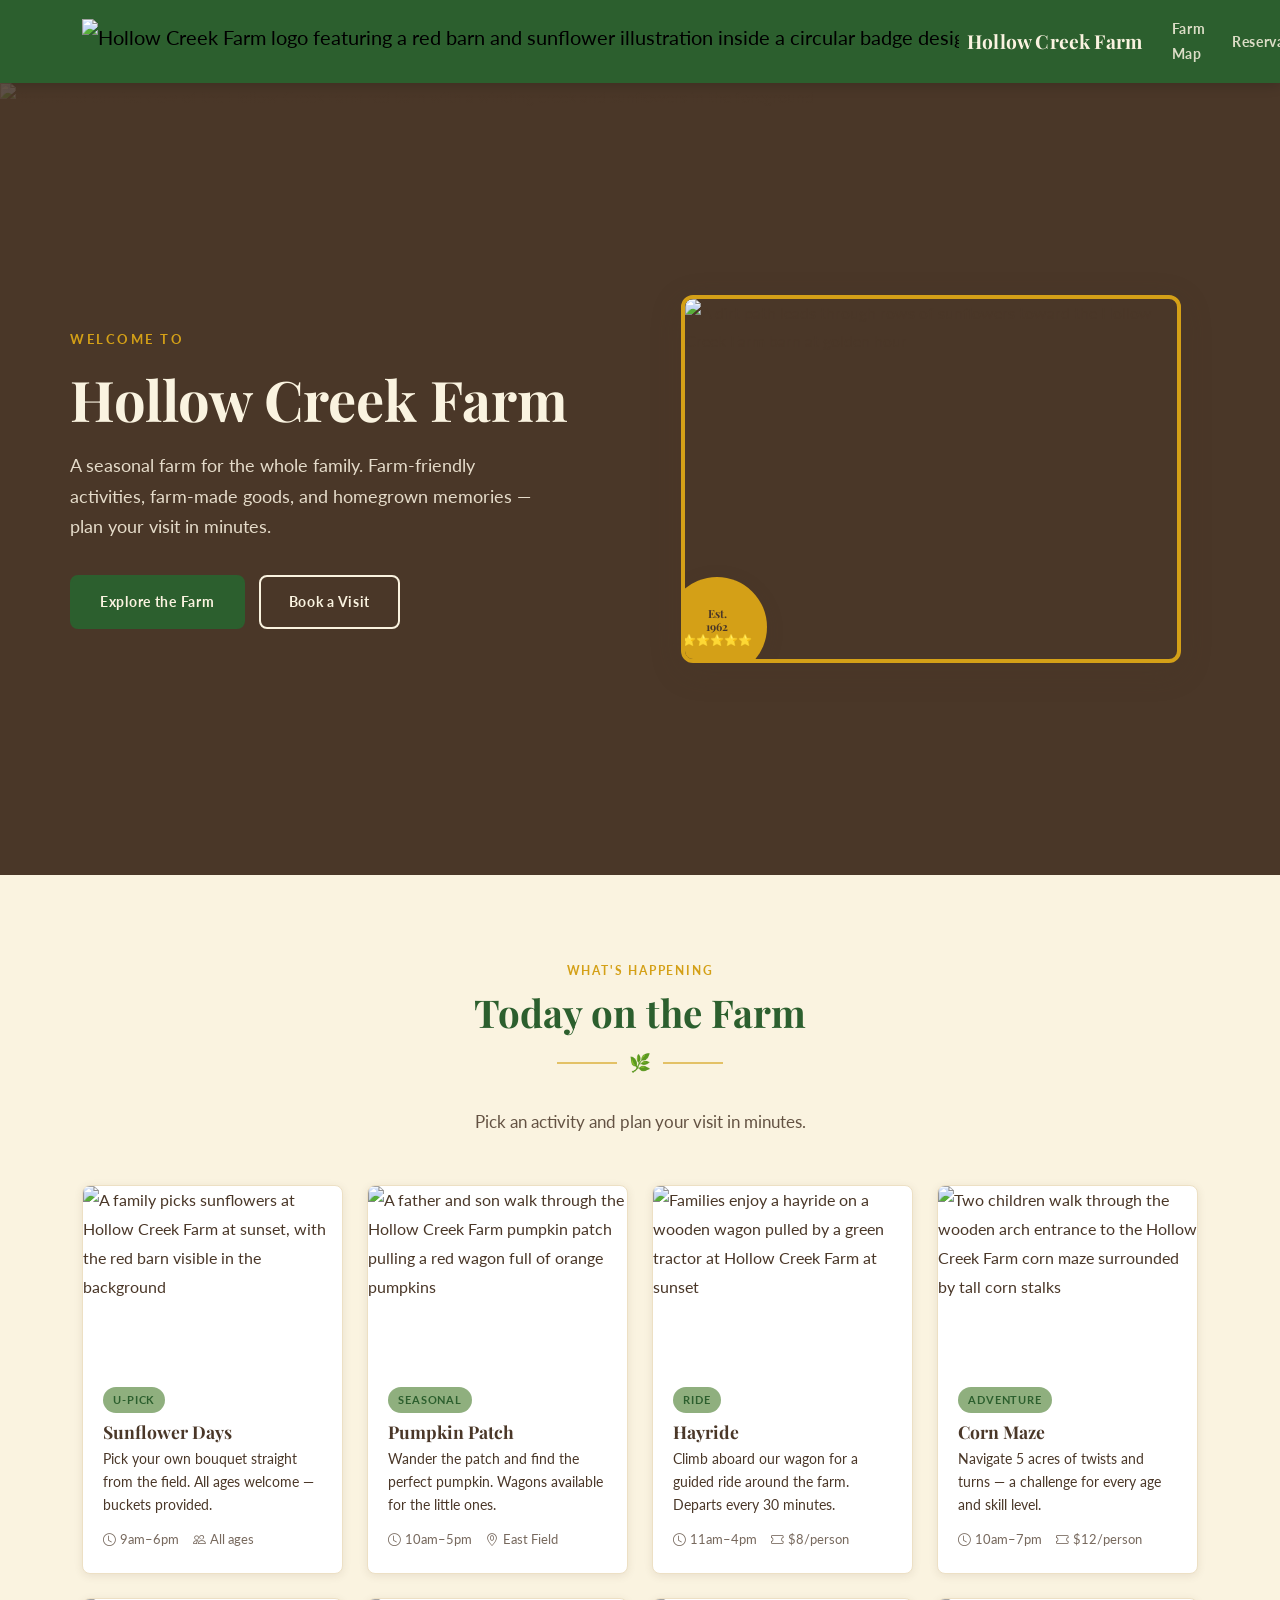
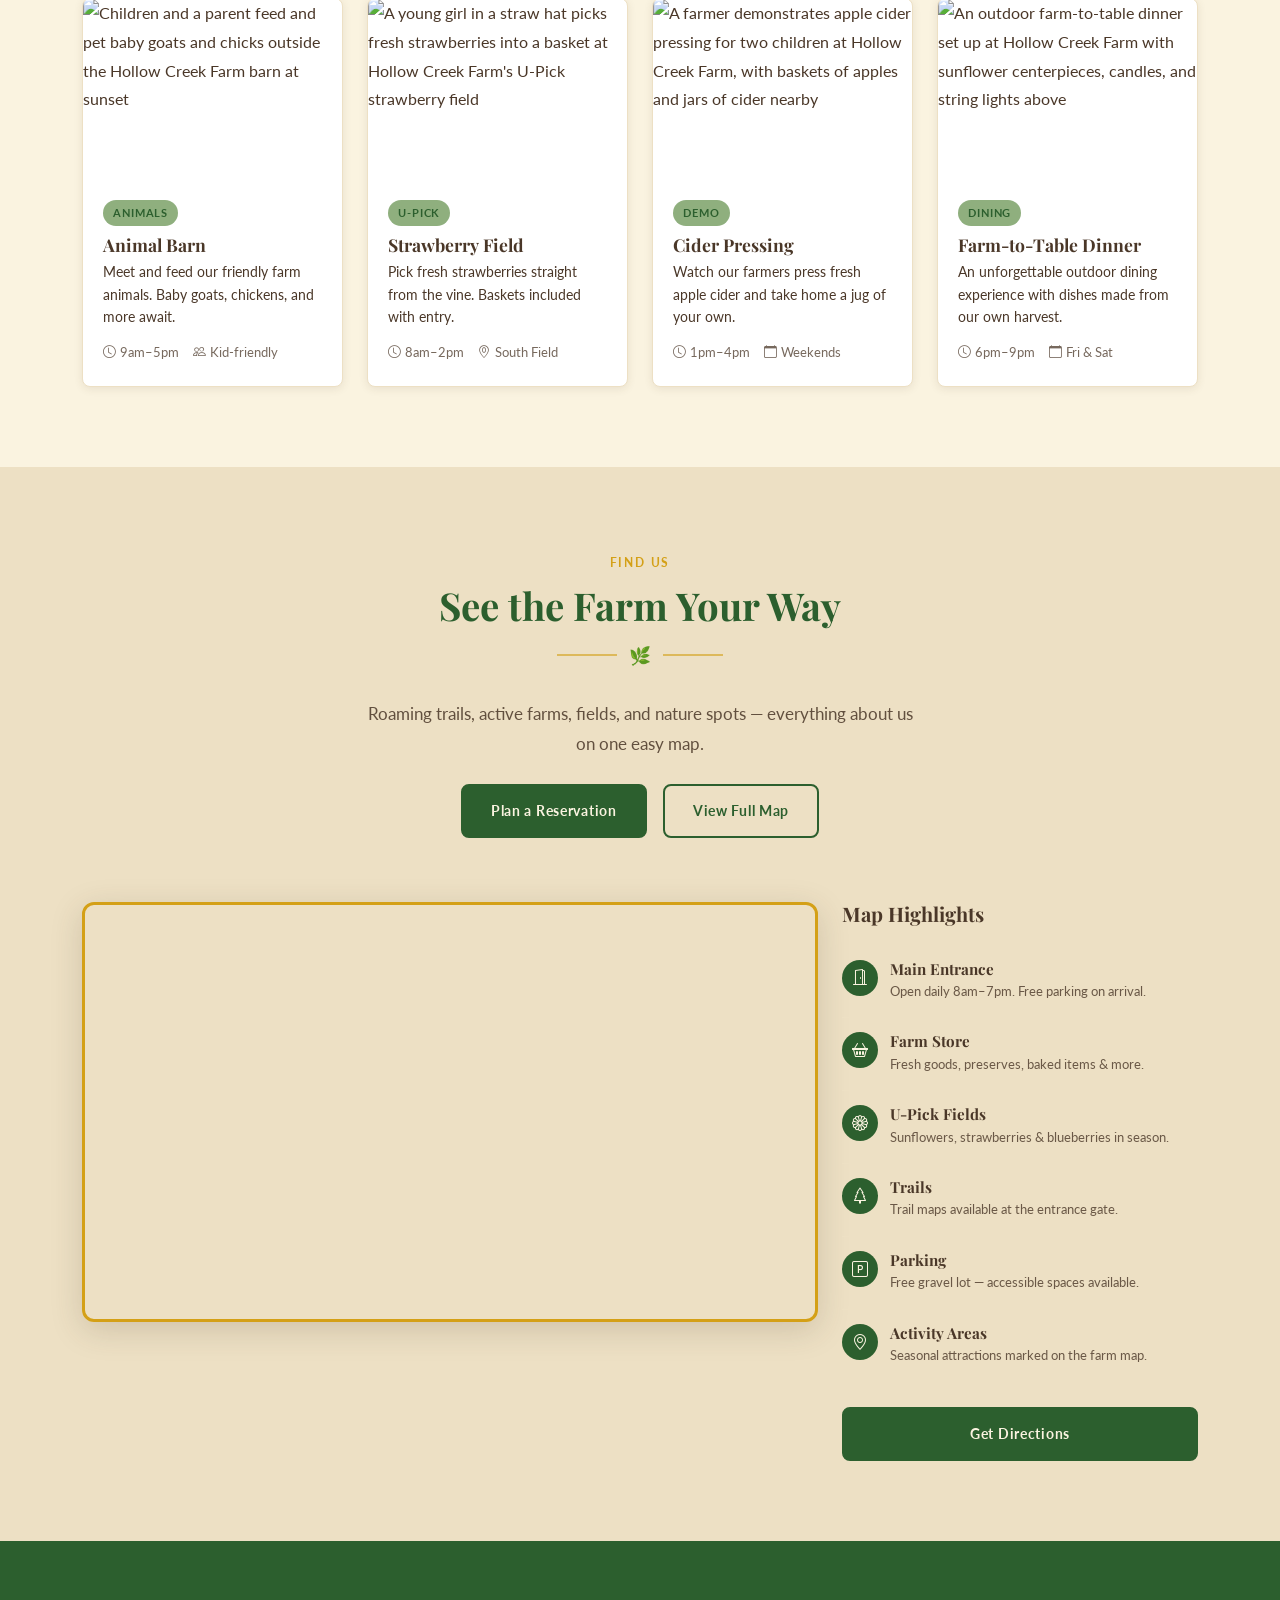
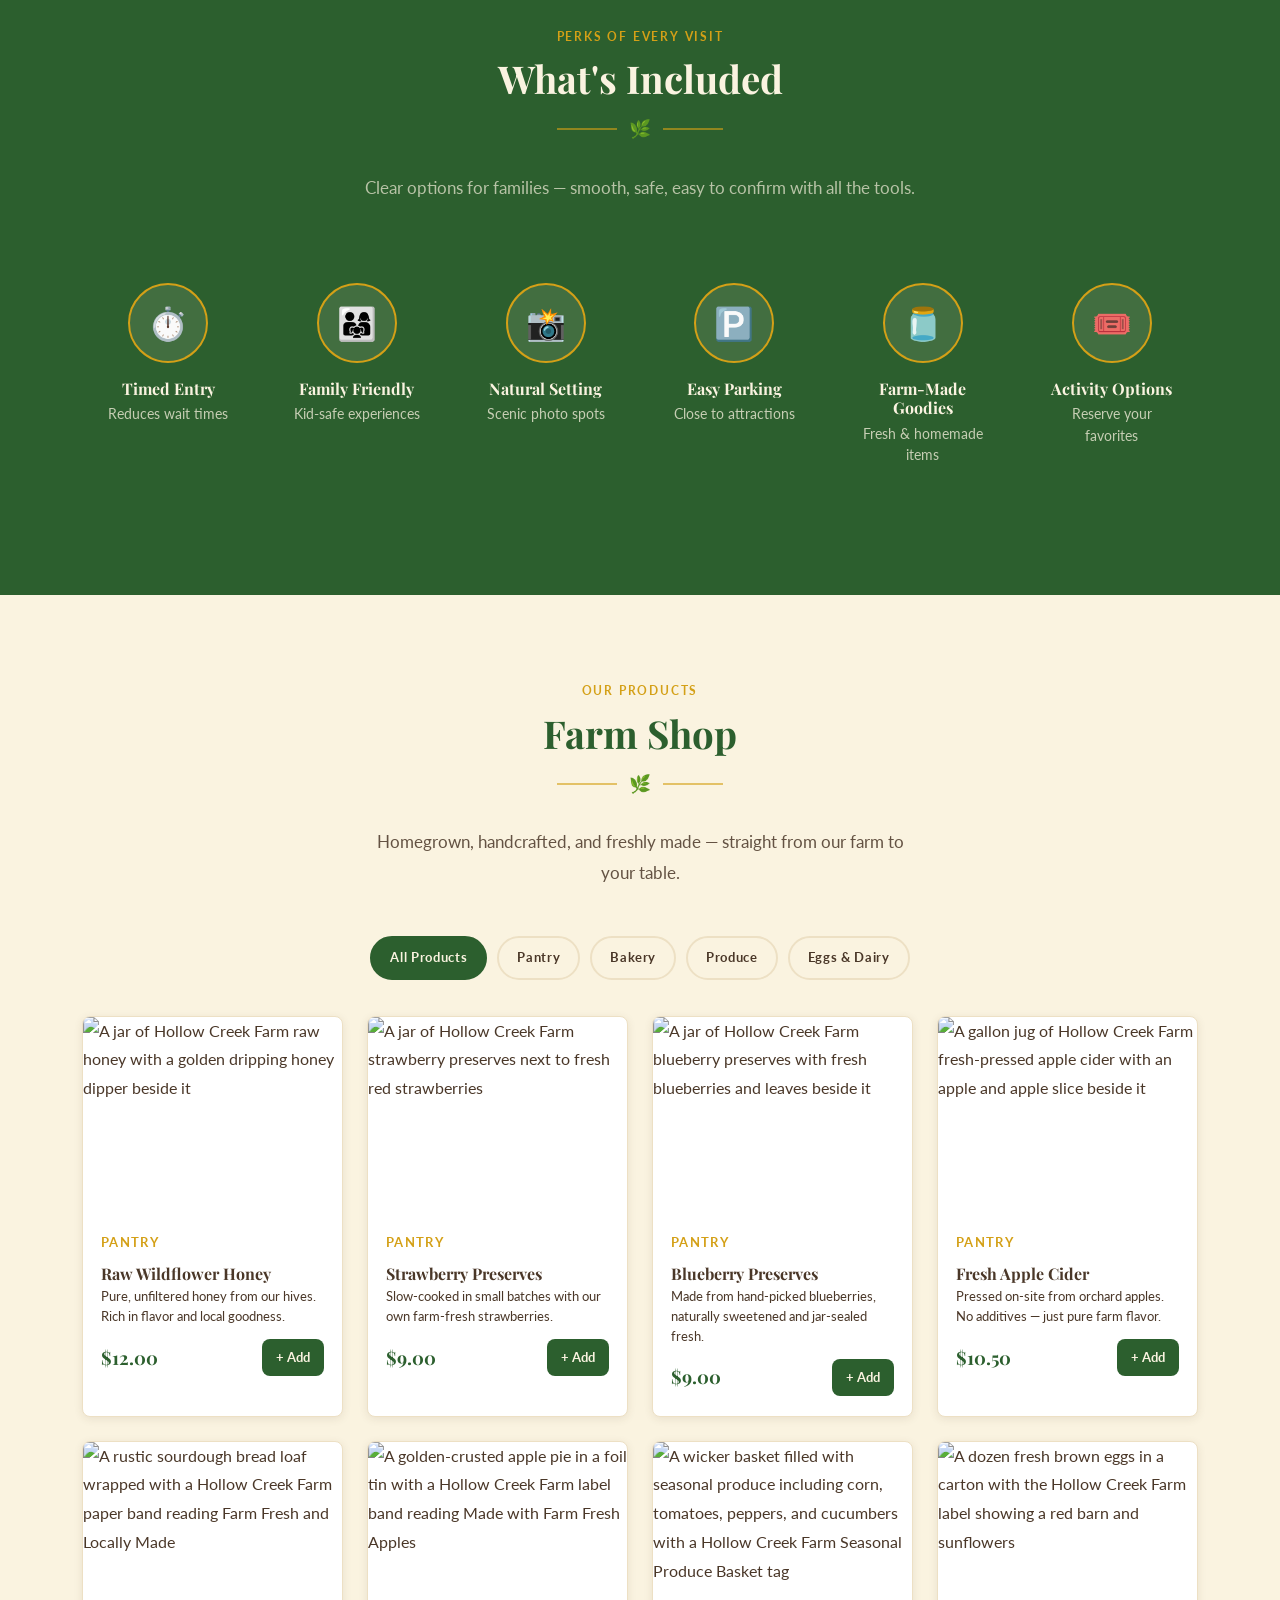
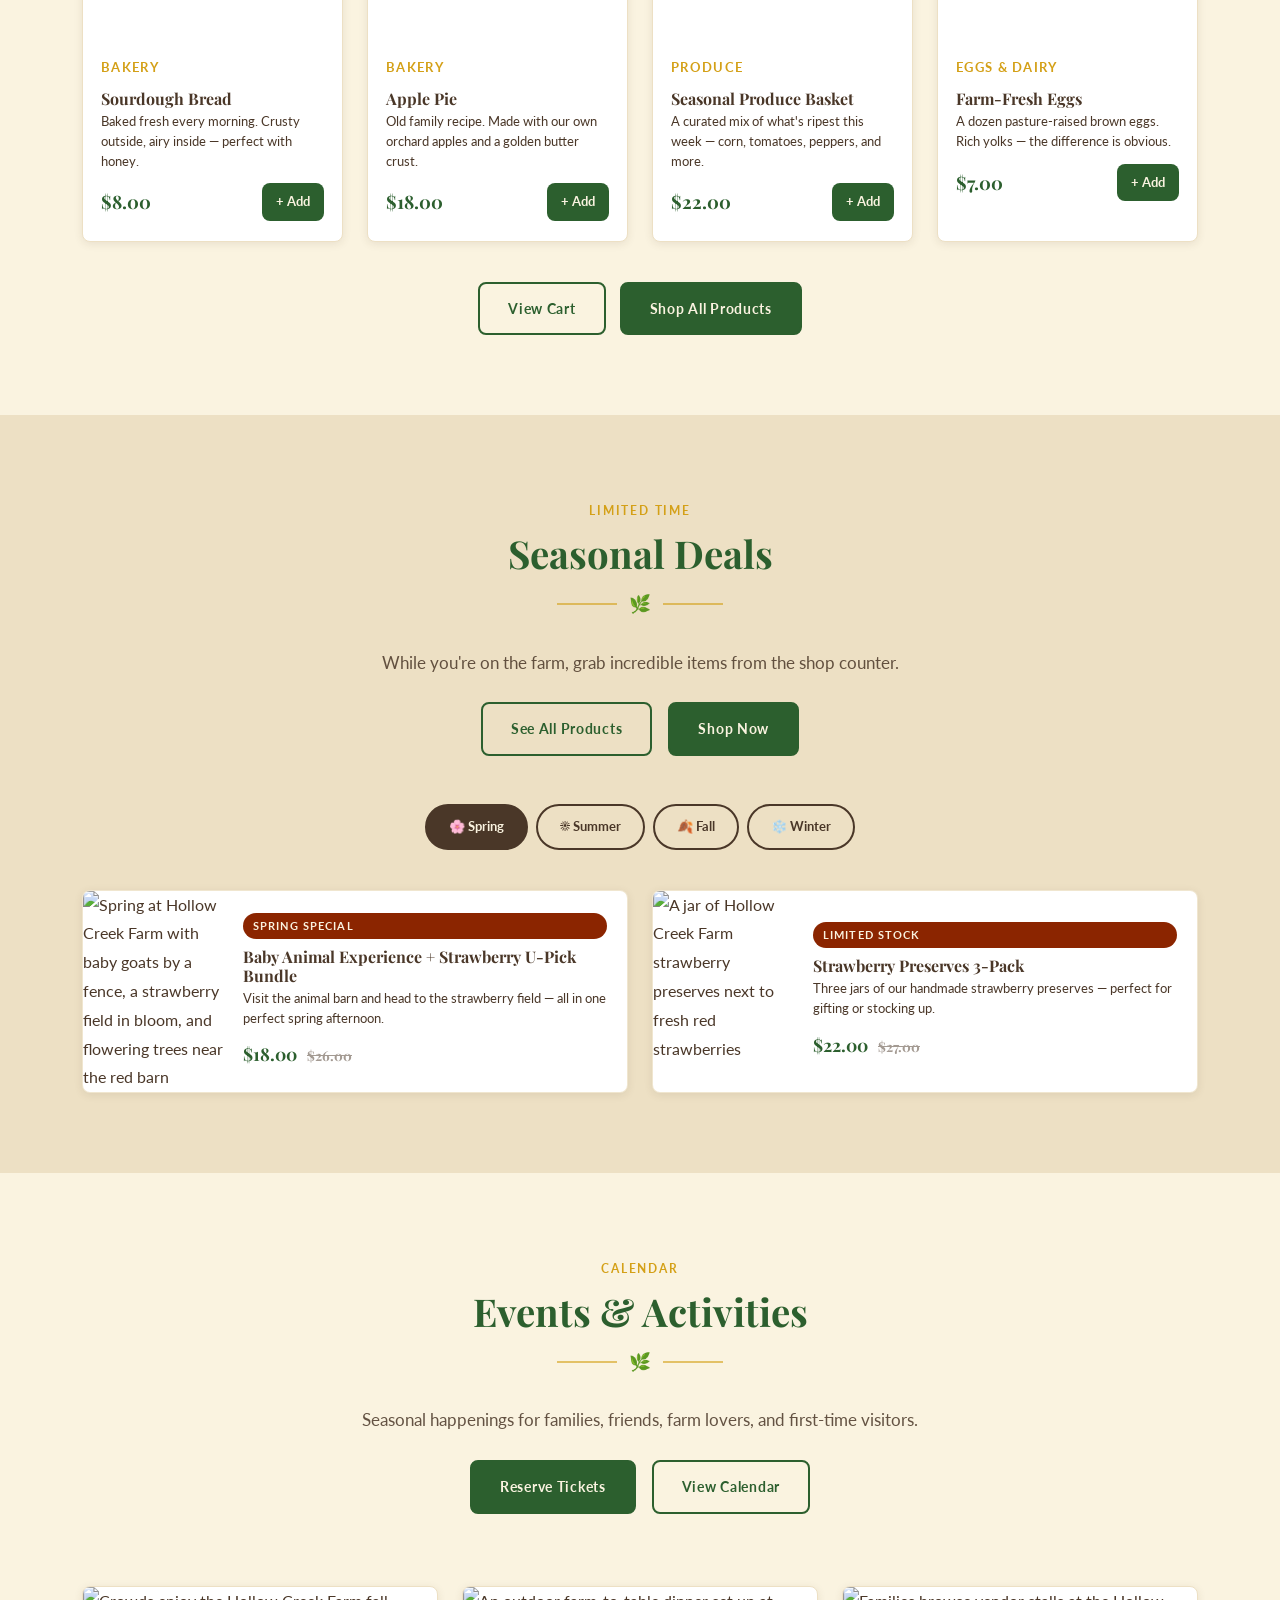
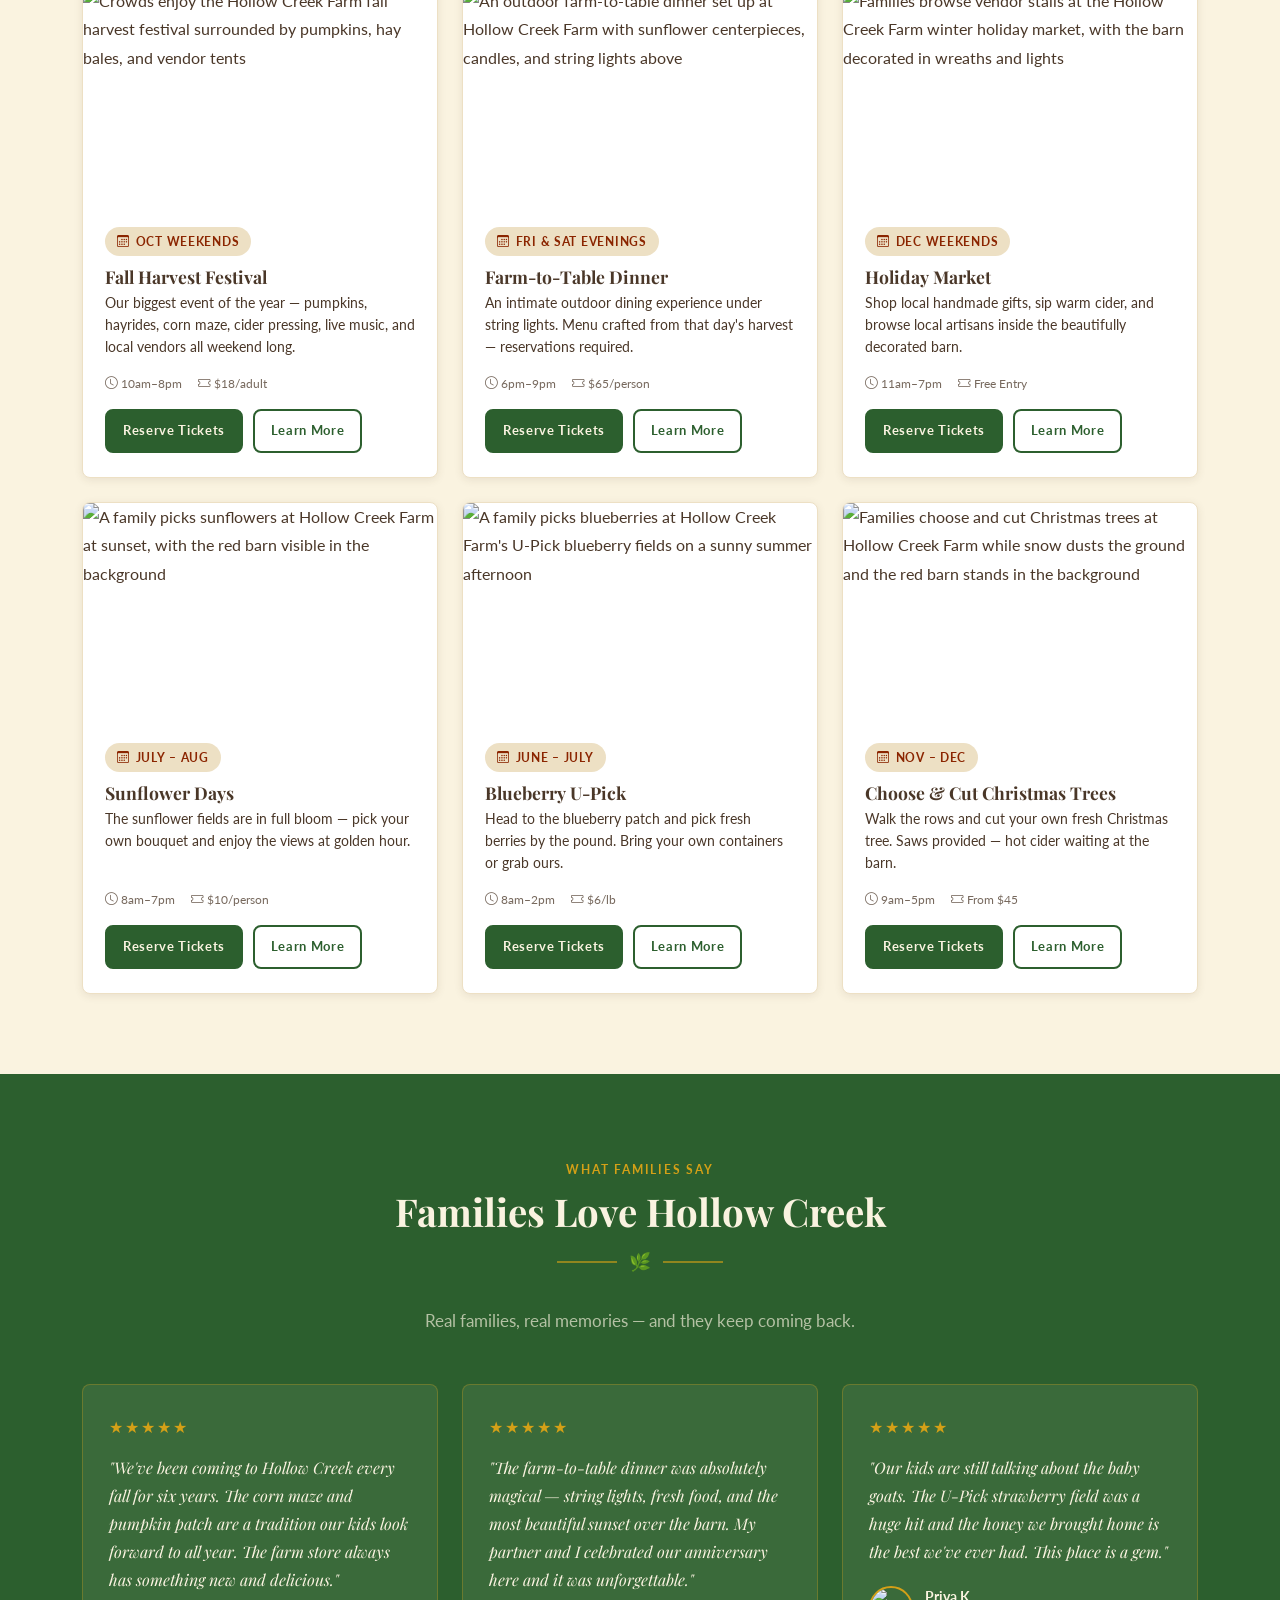
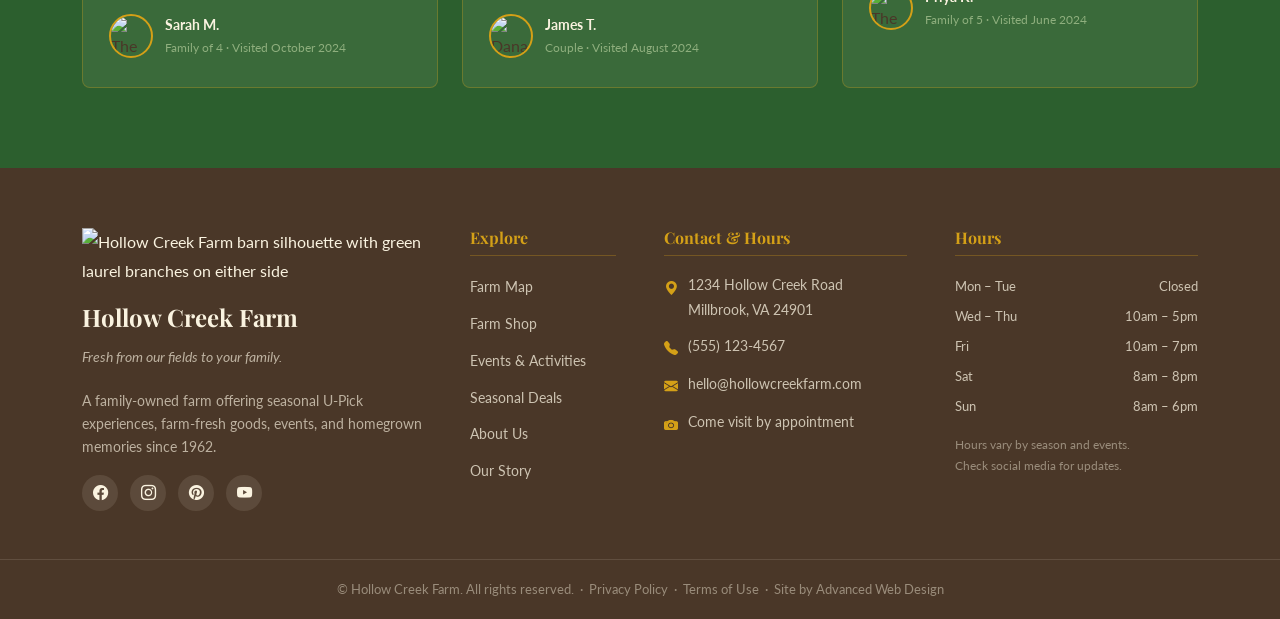
==== commit 85823b05: "comments and little reservation + cart tweaks" ====
--- a/index.html
+++ b/index.html
@@ -19,6 +19,8 @@
 
   <!-- Custom Styles -->
   <link rel="stylesheet" href="style.css">
+
+  <link rel="icon" type="image/png" href="client files/Logos/logo-icon-sun-creek.png">
 </head>
 <body>
 
@@ -32,9 +34,7 @@
       <a class="navbar-brand d-flex align-items-center gap-2" href="#hero">
         <!-- Replace src with: Logos/logo-main-full-color.png -->
         <!-- alt: Hollow Creek Farm logo featuring a red barn and sunflower illustration inside a circular badge design -->
-        <div class="img-placeholder nav-logo-img" style="width:44px;height:44px;border-radius:50%;font-size:0.55rem;">
-          <span class="ph-icon" style="font-size:1rem;">🌻</span>
-        </div>
+        <img src="client files/Logos/logo-main-full-color.png" alt="Hollow Creek Farm logo featuring a red barn and sunflower illustration inside a circular badge design" class="nav-logo-img">
         <span class="nav-logo-text">Hollow Creek Farm</span>
       </a>
 
@@ -53,8 +53,8 @@
           <li class="nav-item"><a class="nav-link" href="#footer"      data-section="footer">About</a></li>
           <li class="nav-item"><a class="nav-link" href="#footer">Contact</a></li>
           <li class="nav-item">
-            <a class="nav-link nav-cta" href="#map-section">
-              <i class="bi bi-calendar-check me-1"></i>Book a Visit
+            <a class="nav-link nav-cta" href="cart.html">
+              <i class="bi bi-cart3 me-1"></i>Cart
               <span id="cart-count" style="display:none;background:var(--color-barn-red);color:#fff;border-radius:99px;font-size:0.65rem;padding:1px 6px;margin-left:6px;"></span>
             </a>
           </li>
@@ -69,8 +69,7 @@
   ====================================================== -->
   <section id="hero">
     <!-- Hero background image -->
-    <!-- Replace with: <img src="client files/Hero Imgs/hero-barn-creek-sunflowers-sunrise.png" alt="Illustrated sunrise view of the Hollow Creek Farm red barn with a winding creek and sunflowers in the foreground" class="hero-bg"> -->
-    <div class="hero-bg-placeholder"></div>
+    <img src="client files/Hero Imgs/hero-barn-creek-sunflowers-sunrise.png" alt="Illustrated sunrise view of the Hollow Creek Farm red barn with a winding creek and sunflowers in the foreground" class="hero-bg">
     <div class="hero-overlay"></div>
 
     <div class="container hero-content">
@@ -90,12 +89,7 @@
         <!-- Image col -->
         <div class="col-lg-6 hero-img-col">
           <div class="hero-img-frame" style="position:relative;">
-            <!-- Replace with: <img src="client files/Hero Imgs/hero-sunflower-field-path-to-barn.png" alt="A dirt path leads through rows of sunflowers toward the Hollow Creek Farm barn at golden hour" class="hero-img-frame"> -->
-            <div class="img-placeholder" style="height:360px;">
-              <span class="ph-icon">🌾</span>
-              <span class="ph-label">Hero Image</span>
-              <span class="ph-file">Hero Imgs/<br>hero-sunflower-field-path-to-barn.png</span>
-            </div>
+            <img src="client files/Hero Imgs/hero-sunflower-field-path-to-barn.png" alt="A dirt path leads through rows of sunflowers toward the Hollow Creek Farm barn at golden hour" style="width:100%;height:360px;object-fit:cover;border-radius:8px;">
             <div class="hero-badge">Est.<br>1962<br>⭐⭐⭐⭐⭐</div>
           </div>
         </div>
@@ -123,11 +117,7 @@
         <!-- Card 1 -->
         <div class="col-sm-6 col-lg-3 fade-up">
           <div class="activity-card">
-            <!-- Replace with: <img src="client files/Events/event-sunflower-upick-family-sunset.png" alt="A family picks sunflowers at Hollow Creek Farm at sunset, with the red barn visible in the background" class="activity-card-img"> -->
-            <div class="activity-card-img img-placeholder">
-              <span class="ph-icon">🌻</span>
-              <span class="ph-file">events/event-sunflower-upick-<br>family-sunset.png</span>
-            </div>
+            <img src="client files/Events/event-sunflower-upick-family-sunset.png" alt="A family picks sunflowers at Hollow Creek Farm at sunset, with the red barn visible in the background" class="activity-card-img">
             <div class="activity-card-body">
               <span class="activity-tag">U-Pick</span>
               <h3>Sunflower Days</h3>
@@ -143,11 +133,7 @@
         <!-- Card 2 -->
         <div class="col-sm-6 col-lg-3 fade-up">
           <div class="activity-card">
-            <!-- Replace with: <img src="client files/Events/event-pumpkin-patch-father-son-wagon.png" alt="A father and son walk through the Hollow Creek Farm pumpkin patch pulling a red wagon full of orange pumpkins" class="activity-card-img"> -->
-            <div class="activity-card-img img-placeholder">
-              <span class="ph-icon">🎃</span>
-              <span class="ph-file">events/event-pumpkin-patch-<br>father-son-wagon.png</span>
-            </div>
+            <img src="client files/Events/event-pumpkin-patch-father-son-wagon.png" alt="A father and son walk through the Hollow Creek Farm pumpkin patch pulling a red wagon full of orange pumpkins" class="activity-card-img">
             <div class="activity-card-body">
               <span class="activity-tag">Seasonal</span>
               <h3>Pumpkin Patch</h3>
@@ -163,11 +149,7 @@
         <!-- Card 3 -->
         <div class="col-sm-6 col-lg-3 fade-up">
           <div class="activity-card">
-            <!-- Replace with: <img src="client files/Events/event-hayride-tractor-wagon-sunset.png" alt="Families enjoy a hayride on a wooden wagon pulled by a green tractor at Hollow Creek Farm at sunset" class="activity-card-img"> -->
-            <div class="activity-card-img img-placeholder">
-              <span class="ph-icon">🚜</span>
-              <span class="ph-file">events/event-hayride-tractor-<br>wagon-sunset.png</span>
-            </div>
+            <img src="client files/Events/event-hayride-tractor-wagon-sunset.png" alt="Families enjoy a hayride on a wooden wagon pulled by a green tractor at Hollow Creek Farm at sunset" class="activity-card-img">
             <div class="activity-card-body">
               <span class="activity-tag">Ride</span>
               <h3>Hayride</h3>
@@ -183,11 +165,7 @@
         <!-- Card 4 -->
         <div class="col-sm-6 col-lg-3 fade-up">
           <div class="activity-card">
-            <!-- Replace with: <img src="client files/Events/event-corn-maze-entrance-family.png" alt="Two children walk through the wooden arch entrance to the Hollow Creek Farm corn maze surrounded by tall corn stalks" class="activity-card-img"> -->
-            <div class="activity-card-img img-placeholder">
-              <span class="ph-icon">🌽</span>
-              <span class="ph-file">events/event-corn-maze-<br>entrance-family.png</span>
-            </div>
+            <img src="client files/Events/event-corn-maze-entrance-family.png" alt="Two children walk through the wooden arch entrance to the Hollow Creek Farm corn maze surrounded by tall corn stalks" class="activity-card-img">
             <div class="activity-card-body">
               <span class="activity-tag">Adventure</span>
               <h3>Corn Maze</h3>
@@ -203,11 +181,7 @@
         <!-- Card 5 -->
         <div class="col-sm-6 col-lg-3 fade-up">
           <div class="activity-card">
-            <!-- Replace with: <img src="client files/Events/event-baby-animals-goats-chicks-spring.png" alt="Children and a parent feed and pet baby goats and chicks outside the Hollow Creek Farm barn at sunset" class="activity-card-img"> -->
-            <div class="activity-card-img img-placeholder">
-              <span class="ph-icon">🐐</span>
-              <span class="ph-file">events/event-baby-animals-<br>goats-chicks-spring.png</span>
-            </div>
+            <img src="client files/Events/event-baby-animals-goats-chicks-spring.png" alt="Children and a parent feed and pet baby goats and chicks outside the Hollow Creek Farm barn at sunset" class="activity-card-img">
             <div class="activity-card-body">
               <span class="activity-tag">Animals</span>
               <h3>Animal Barn</h3>
@@ -223,11 +197,7 @@
         <!-- Card 6 -->
         <div class="col-sm-6 col-lg-3 fade-up">
           <div class="activity-card">
-            <!-- Replace with: <img src="client files/Events/event-strawberry-upick-child-basket.png" alt="A young girl in a straw hat picks fresh strawberries into a basket at Hollow Creek Farm's U-Pick strawberry field" class="activity-card-img"> -->
-            <div class="activity-card-img img-placeholder">
-              <span class="ph-icon">🍓</span>
-              <span class="ph-file">events/event-strawberry-<br>upick-child-basket.png</span>
-            </div>
+            <img src="client files/Events/event-strawberry-upick-child-basket.png" alt="A young girl in a straw hat picks fresh strawberries into a basket at Hollow Creek Farm's U-Pick strawberry field" class="activity-card-img">
             <div class="activity-card-body">
               <span class="activity-tag">U-Pick</span>
               <h3>Strawberry Field</h3>
@@ -243,11 +213,7 @@
         <!-- Card 7 -->
         <div class="col-sm-6 col-lg-3 fade-up">
           <div class="activity-card">
-            <!-- Replace with: <img src="client files/Events/event-apple-cider-pressing-family.png" alt="A farmer demonstrates apple cider pressing for two children at Hollow Creek Farm, with baskets of apples and jars of cider nearby" class="activity-card-img"> -->
-            <div class="activity-card-img img-placeholder">
-              <span class="ph-icon">🍎</span>
-              <span class="ph-file">events/event-apple-cider-<br>pressing-family.png</span>
-            </div>
+            <img src="client files/Events/event-apple-cider-pressing-family.png" alt="A farmer demonstrates apple cider pressing for two children at Hollow Creek Farm, with baskets of apples and jars of cider nearby" class="activity-card-img">
             <div class="activity-card-body">
               <span class="activity-tag">Demo</span>
               <h3>Cider Pressing</h3>
@@ -263,11 +229,7 @@
         <!-- Card 8 -->
         <div class="col-sm-6 col-lg-3 fade-up">
           <div class="activity-card">
-            <!-- Replace with: <img src="client files/Events/event-farm-to-table-dinner-string-lights.png" alt="An outdoor farm-to-table dinner set up at Hollow Creek Farm with sunflower centerpieces, candles, and string lights above" class="activity-card-img"> -->
-            <div class="activity-card-img img-placeholder">
-              <span class="ph-icon">🕯️</span>
-              <span class="ph-file">events/event-farm-to-table-<br>dinner-string-lights.png</span>
-            </div>
+            <img src="client files/Events/event-farm-to-table-dinner-string-lights.png" alt="An outdoor farm-to-table dinner set up at Hollow Creek Farm with sunflower centerpieces, candles, and string lights above" class="activity-card-img">
             <div class="activity-card-body">
               <span class="activity-tag">Dining</span>
               <h3>Farm-to-Table Dinner</h3>
@@ -307,21 +269,7 @@
         <!-- Map embed -->
         <div class="col-lg-8 fade-up">
           <div class="map-container">
-            <!--
-              GOOGLE MAPS EMBED
-              Replace YOUR_API_KEY below with your actual API key.
-              Also update the 'q' parameter to your real farm address.
-
-              <iframe
-                src="https://www.google.com/maps/embed/v1/place?key=YOUR_API_KEY&q=Hollow+Creek+Farm"
-                allowfullscreen
-                loading="lazy"
-                referrerpolicy="no-referrer-when-downgrade">
-              </iframe>
-
-              OR use the Map.png asset as a fallback:
-              <img src="client files/Map.png" alt="Map showing the location of Hollow Creek Farm" style="width:100%;height:100%;object-fit:cover;">
-            -->
+            <iframe src="https://www.google.com/maps/embed?pb=!1m18!1m12!1m3!1d3056.7510681446306!2d-76.1285!3d39.991668!2m3!1f0!2f0!3f0!3m2!1i1024!2i768!4f13.1!3m3!1m2!1s0x89c638526e86a645%3A0xb28dd3f267331d4c!2sCherry%20Crest%20Adventure%20Farm!5e0!3m2!1sen!2sus!4v1781103027698!5m2!1sen!2sus" width="600" height="450" style="border:0;" allowfullscreen="" loading="lazy" referrerpolicy="no-referrer-when-downgrade"></iframe>
             <div class="map-placeholder">
               <i class="bi bi-map" style="font-size:2.5rem;color:var(--color-gold);"></i>
               <p style="font-weight:700;font-size:0.95rem;color:var(--color-forest);margin:0;">Google Maps Embed</p>
@@ -487,11 +435,7 @@
         <!-- Product 1 -->
         <div class="col-6 col-md-4 col-lg-3 product-col fade-up">
           <div class="product-card" data-category="pantry">
-            <!-- Replace with: <img src="client files/productPhotos/product-raw-honey-jar.png" alt="A jar of Hollow Creek Farm raw honey with a golden dripping honey dipper beside it" class="product-card-img"> -->
-            <div class="product-card-img img-placeholder">
-              <span class="ph-icon">🍯</span>
-              <span class="ph-file">productPhotos/<br>product-raw-honey-jar.png</span>
-            </div>
+            <img src="client files/productPhotos/product-raw-honey-jar.png" alt="A jar of Hollow Creek Farm raw honey with a golden dripping honey dipper beside it" class="product-card-img">
             <div class="product-card-body">
               <p class="product-category">Pantry</p>
               <h3>Raw Wildflower Honey</h3>
@@ -507,11 +451,7 @@
         <!-- Product 2 -->
         <div class="col-6 col-md-4 col-lg-3 product-col fade-up">
           <div class="product-card" data-category="pantry">
-            <!-- Replace with: <img src="client files/productPhotos/product-strawberry-preserves-jar.png" alt="A jar of Hollow Creek Farm strawberry preserves next to fresh red strawberries" class="product-card-img"> -->
-            <div class="product-card-img img-placeholder">
-              <span class="ph-icon">🍓</span>
-              <span class="ph-file">productPhotos/<br>product-strawberry-preserves-jar.png</span>
-            </div>
+            <img src="client files/productPhotos/product-strawberry-preserves-jar.png" alt="A jar of Hollow Creek Farm strawberry preserves next to fresh red strawberries" class="product-card-img">
             <div class="product-card-body">
               <p class="product-category">Pantry</p>
               <h3>Strawberry Preserves</h3>
@@ -527,11 +467,7 @@
         <!-- Product 3 -->
         <div class="col-6 col-md-4 col-lg-3 product-col fade-up">
           <div class="product-card" data-category="pantry">
-            <!-- Replace with: <img src="client files/productPhotos/product-blueberry-preserves-jar.png" alt="A jar of Hollow Creek Farm blueberry preserves with fresh blueberries and leaves beside it" class="product-card-img"> -->
-            <div class="product-card-img img-placeholder">
-              <span class="ph-icon">🫐</span>
-              <span class="ph-file">productPhotos/<br>product-blueberry-preserves-jar.png</span>
-            </div>
+            <img src="client files/productPhotos/product-blueberry-preserves-jar.png" alt="A jar of Hollow Creek Farm blueberry preserves with fresh blueberries and leaves beside it" class="product-card-img">
             <div class="product-card-body">
               <p class="product-category">Pantry</p>
               <h3>Blueberry Preserves</h3>
@@ -547,11 +483,7 @@
         <!-- Product 4 -->
         <div class="col-6 col-md-4 col-lg-3 product-col fade-up">
           <div class="product-card" data-category="pantry">
-            <!-- Replace with: <img src="client files/productPhotos/product-fresh-apple-cider-jug.png" alt="A gallon jug of Hollow Creek Farm fresh-pressed apple cider with an apple and apple slice beside it" class="product-card-img"> -->
-            <div class="product-card-img img-placeholder">
-              <span class="ph-icon">🍎</span>
-              <span class="ph-file">productPhotos/<br>product-fresh-apple-cider-jug.png</span>
-            </div>
+            <img src="client files/productPhotos/product-fresh-apple-cider-jug.png" alt="A gallon jug of Hollow Creek Farm fresh-pressed apple cider with an apple and apple slice beside it" class="product-card-img">
             <div class="product-card-body">
               <p class="product-category">Pantry</p>
               <h3>Fresh Apple Cider</h3>
@@ -567,11 +499,7 @@
         <!-- Product 5 -->
         <div class="col-6 col-md-4 col-lg-3 product-col fade-up">
           <div class="product-card" data-category="bakery">
-            <!-- Replace with: <img src="client files/productPhotos/product-sourdough-bread-loaf.png" alt="A rustic sourdough bread loaf wrapped with a Hollow Creek Farm paper band reading Farm Fresh and Locally Made" class="product-card-img"> -->
-            <div class="product-card-img img-placeholder">
-              <span class="ph-icon">🍞</span>
-              <span class="ph-file">productPhotos/<br>product-sourdough-bread-loaf.png</span>
-            </div>
+            <img src="client files/productPhotos/product-sourdough-bread-loaf.png" alt="A rustic sourdough bread loaf wrapped with a Hollow Creek Farm paper band reading Farm Fresh and Locally Made" class="product-card-img">
             <div class="product-card-body">
               <p class="product-category">Bakery</p>
               <h3>Sourdough Bread</h3>
@@ -587,11 +515,7 @@
         <!-- Product 6 -->
         <div class="col-6 col-md-4 col-lg-3 product-col fade-up">
           <div class="product-card" data-category="bakery">
-            <!-- Replace with: <img src="client files/productPhotos/product-apple-pie-bakery.png" alt="A golden-crusted apple pie in a foil tin with a Hollow Creek Farm label band reading Made with Farm Fresh Apples" class="product-card-img"> -->
-            <div class="product-card-img img-placeholder">
-              <span class="ph-icon">🥧</span>
-              <span class="ph-file">productPhotos/<br>product-apple-pie-bakery.png</span>
-            </div>
+            <img src="client files/productPhotos/product-apple-pie-bakery.png" alt="A golden-crusted apple pie in a foil tin with a Hollow Creek Farm label band reading Made with Farm Fresh Apples" class="product-card-img">
             <div class="product-card-body">
               <p class="product-category">Bakery</p>
               <h3>Apple Pie</h3>
@@ -607,11 +531,7 @@
         <!-- Product 7 -->
         <div class="col-6 col-md-4 col-lg-3 product-col fade-up">
           <div class="product-card" data-category="produce">
-            <!-- Replace with: <img src="client files/productPhotos/product-seasonal-produce-basket.png" alt="A wicker basket filled with seasonal produce including corn, tomatoes, peppers, and cucumbers with a Hollow Creek Farm Seasonal Produce Basket tag" class="product-card-img"> -->
-            <div class="product-card-img img-placeholder">
-              <span class="ph-icon">🥦</span>
-              <span class="ph-file">productPhotos/<br>product-seasonal-produce-basket.png</span>
-            </div>
+            <img src="client files/productPhotos/product-seasonal-produce-basket.png" alt="A wicker basket filled with seasonal produce including corn, tomatoes, peppers, and cucumbers with a Hollow Creek Farm Seasonal Produce Basket tag" class="product-card-img">
             <div class="product-card-body">
               <p class="product-category">Produce</p>
               <h3>Seasonal Produce Basket</h3>
@@ -627,11 +547,7 @@
         <!-- Product 8 -->
         <div class="col-6 col-md-4 col-lg-3 product-col fade-up">
           <div class="product-card" data-category="dairy">
-            <!-- Replace with: <img src="client files/productPhotos/product-fresh-eggs-dozen-carton.png" alt="A dozen fresh brown eggs in a carton with the Hollow Creek Farm label showing a red barn and sunflowers" class="product-card-img"> -->
-            <div class="product-card-img img-placeholder">
-              <span class="ph-icon">🥚</span>
-              <span class="ph-file">productPhotos/<br>product-fresh-eggs-dozen-carton.png</span>
-            </div>
+            <img src="client files/productPhotos/product-fresh-eggs-dozen-carton.png" alt="A dozen fresh brown eggs in a carton with the Hollow Creek Farm label showing a red barn and sunflowers" class="product-card-img">
             <div class="product-card-body">
               <p class="product-category">Eggs &amp; Dairy</p>
               <h3>Farm-Fresh Eggs</h3>
@@ -685,11 +601,7 @@
         <div class="row g-4">
           <div class="col-md-6 fade-up">
             <div class="deal-card">
-              <!-- Replace with: <img src="client files/productPhotos/scene-spring-baby-goats-strawberry-field.png" alt="Spring at Hollow Creek Farm with baby goats by a fence, a strawberry field in bloom, and flowering trees near the red barn" class="deal-card-img"> -->
-              <div class="deal-card-img img-placeholder">
-                <span class="ph-icon">🐐</span>
-                <span class="ph-file">scene-spring-baby-goats-<br>strawberry-field.png</span>
-              </div>
+              <img src="client files/productPhotos/scene-spring-baby-goats-strawberry-field.png" alt="Spring at Hollow Creek Farm with baby goats by a fence, a strawberry field in bloom, and flowering trees near the red barn" class="deal-card-img">
               <div class="deal-card-body">
                 <span class="deal-badge">Spring Special</span>
                 <h3>Baby Animal Experience + Strawberry U-Pick Bundle</h3>
@@ -700,10 +612,7 @@
           </div>
           <div class="col-md-6 fade-up">
             <div class="deal-card">
-              <div class="deal-card-img img-placeholder">
-                <span class="ph-icon">🍓</span>
-                <span class="ph-file">productPhotos/<br>product-strawberry-preserves-jar.png</span>
-              </div>
+              <img src="client files/productPhotos/product-strawberry-preserves-jar.png" alt="A jar of Hollow Creek Farm strawberry preserves next to fresh red strawberries" class="deal-card-img">
               <div class="deal-card-body">
                 <span class="deal-badge">Limited Stock</span>
                 <h3>Strawberry Preserves 3-Pack</h3>
@@ -720,11 +629,7 @@
         <div class="row g-4">
           <div class="col-md-6 fade-up">
             <div class="deal-card">
-              <!-- Replace with: <img src="client files/productPhotos/scene-summer-sunflowers-berry-baskets.png" alt="A sunflower field leads to the Hollow Creek Farm barn in summer with baskets of fresh strawberries and blueberries in the foreground" class="deal-card-img"> -->
-              <div class="deal-card-img img-placeholder">
-                <span class="ph-icon">🌻</span>
-                <span class="ph-file">scene-summer-sunflowers-<br>berry-baskets.png</span>
-              </div>
+              <img src="client files/productPhotos/scene-summer-sunflowers-berry-baskets.png" alt="A sunflower field leads to the Hollow Creek Farm barn in summer with baskets of fresh strawberries and blueberries in the foreground" class="deal-card-img">
               <div class="deal-card-body">
                 <span class="deal-badge">Summer Deal</span>
                 <h3>Sunflower &amp; Berry U-Pick Combo</h3>
@@ -735,10 +640,7 @@
           </div>
           <div class="col-md-6 fade-up">
             <div class="deal-card">
-              <div class="deal-card-img img-placeholder">
-                <span class="ph-icon">🍯</span>
-                <span class="ph-file">productPhotos/<br>product-raw-honey-jar.png</span>
-              </div>
+              <img src="client files/productPhotos/product-raw-honey-jar.png" alt="A jar of Hollow Creek Farm raw honey with a golden dripping honey dipper beside it" class="deal-card-img">
               <div class="deal-card-body">
                 <span class="deal-badge">Fan Favorite</span>
                 <h3>Honey &amp; Cider Gift Set</h3>
@@ -755,11 +657,7 @@
         <div class="row g-4">
           <div class="col-md-6 fade-up">
             <div class="deal-card">
-              <!-- Replace with: <img src="client files/productPhotos/scene-fall-hayride-pumpkins-cornfield.png" alt="A fall harvest scene at Hollow Creek Farm with pumpkins, a hayride, and golden cornfields under autumn foliage" class="deal-card-img"> -->
-              <div class="deal-card-img img-placeholder">
-                <span class="ph-icon">🎃</span>
-                <span class="ph-file">scene-fall-hayride-<br>pumpkins-cornfield.png</span>
-              </div>
+              <img src="client files/productPhotos/scene-fall-hayride-pumpkins-cornfield.png" alt="A fall harvest scene at Hollow Creek Farm with pumpkins, a hayride, and golden cornfields under autumn foliage" class="deal-card-img">
               <div class="deal-card-body">
                 <span class="deal-badge">Fall Festival Deal</span>
                 <h3>Hayride + Corn Maze + Pumpkin Bundle</h3>
@@ -770,10 +668,7 @@
           </div>
           <div class="col-md-6 fade-up">
             <div class="deal-card">
-              <div class="deal-card-img img-placeholder">
-                <span class="ph-icon">🥧</span>
-                <span class="ph-file">productPhotos/<br>product-apple-pie-bakery.png</span>
-              </div>
+              <img src="client files/productPhotos/product-apple-pie-bakery.png" alt="A golden-crusted apple pie in a foil tin with a Hollow Creek Farm label band reading Made with Farm Fresh Apples" class="deal-card-img">
               <div class="deal-card-body">
                 <span class="deal-badge">Harvest Special</span>
                 <h3>Apple Pie + Cider Jug Combo</h3>
@@ -790,11 +685,7 @@
         <div class="row g-4">
           <div class="col-md-6 fade-up">
             <div class="deal-card">
-              <!-- Replace with: <img src="client files/productPhotos/scene-winter-barn-holiday-lights-snow.png" alt="Hollow Creek Farm in winter with the barn and store decorated in holiday lights, wreaths, and snow-dusted Christmas trees" class="deal-card-img"> -->
-              <div class="deal-card-img img-placeholder">
-                <span class="ph-icon">🎄</span>
-                <span class="ph-file">scene-winter-barn-<br>holiday-lights-snow.png</span>
-              </div>
+              <img src="client files/productPhotos/scene-winter-barn-holiday-lights-snow.png" alt="Hollow Creek Farm in winter with the barn and store decorated in holiday lights, wreaths, and snow-dusted Christmas trees" class="deal-card-img">
               <div class="deal-card-body">
                 <span class="deal-badge">Holiday Market</span>
                 <h3>Holiday Market Entry + Wreath</h3>
@@ -805,10 +696,7 @@
           </div>
           <div class="col-md-6 fade-up">
             <div class="deal-card">
-              <div class="deal-card-img img-placeholder">
-                <span class="ph-icon">🎁</span>
-                <span class="ph-file">productPhotos/<br>product-raw-honey-jar.png</span>
-              </div>
+              <img src="client files/productPhotos/product-raw-honey-jar.png" alt="A jar of Hollow Creek Farm raw honey with a golden dripping honey dipper beside it" class="deal-card-img">
               <div class="deal-card-body">
                 <span class="deal-badge">Gift Bundle</span>
                 <h3>Farm Store Holiday Gift Basket</h3>
@@ -846,11 +734,7 @@
         <!-- Event 1 -->
         <div class="col-md-6 col-lg-4 fade-up">
           <div class="event-card">
-            <!-- Replace with: <img src="client files/Events/event-fall-harvest-festival-crowds.png" alt="Crowds enjoy the Hollow Creek Farm fall harvest festival surrounded by pumpkins, hay bales, and vendor tents" class="event-card-img"> -->
-            <div class="event-card-img img-placeholder">
-              <span class="ph-icon">🎪</span>
-              <span class="ph-file">events/event-fall-harvest-<br>festival-crowds.png</span>
-            </div>
+            <img src="client files/Events/event-fall-harvest-festival-crowds.png" alt="Crowds enjoy the Hollow Creek Farm fall harvest festival surrounded by pumpkins, hay bales, and vendor tents" class="event-card-img">
             <div class="event-card-body">
               <span class="event-date-badge"><i class="bi bi-calendar3"></i> Oct Weekends</span>
               <h3>Fall Harvest Festival</h3>
@@ -870,11 +754,7 @@
         <!-- Event 2 -->
         <div class="col-md-6 col-lg-4 fade-up">
           <div class="event-card">
-            <!-- Replace with: <img src="client files/Events/event-farm-to-table-dinner-string-lights.png" alt="An outdoor farm-to-table dinner set up at Hollow Creek Farm with sunflower centerpieces, candles, and string lights above" class="event-card-img"> -->
-            <div class="event-card-img img-placeholder">
-              <span class="ph-icon">🍽️</span>
-              <span class="ph-file">events/event-farm-to-table-<br>dinner-string-lights.png</span>
-            </div>
+            <img src="client files/Events/event-farm-to-table-dinner-string-lights.png" alt="An outdoor farm-to-table dinner set up at Hollow Creek Farm with sunflower centerpieces, candles, and string lights above" class="event-card-img">
             <div class="event-card-body">
               <span class="event-date-badge"><i class="bi bi-calendar3"></i> Fri &amp; Sat Evenings</span>
               <h3>Farm-to-Table Dinner</h3>
@@ -894,11 +774,7 @@
         <!-- Event 3 -->
         <div class="col-md-6 col-lg-4 fade-up">
           <div class="event-card">
-            <!-- Replace with: <img src="client files/Events/event-holiday-market-barn-lights-winter.png" alt="Families browse vendor stalls at the Hollow Creek Farm winter holiday market, with the barn decorated in wreaths and lights" class="event-card-img"> -->
-            <div class="event-card-img img-placeholder">
-              <span class="ph-icon">🎄</span>
-              <span class="ph-file">events/event-holiday-market-<br>barn-lights-winter.png</span>
-            </div>
+            <img src="client files/Events/event-holiday-market-barn-lights-winter.png" alt="Families browse vendor stalls at the Hollow Creek Farm winter holiday market, with the barn decorated in wreaths and lights" class="event-card-img">
             <div class="event-card-body">
               <span class="event-date-badge"><i class="bi bi-calendar3"></i> Dec Weekends</span>
               <h3>Holiday Market</h3>
@@ -918,11 +794,7 @@
         <!-- Event 4 -->
         <div class="col-md-6 col-lg-4 fade-up">
           <div class="event-card">
-            <!-- Replace with: <img src="client files/Events/event-sunflower-upick-family-sunset.png" alt="A family picks sunflowers at Hollow Creek Farm at sunset, with the red barn visible in the background" class="event-card-img"> -->
-            <div class="event-card-img img-placeholder">
-              <span class="ph-icon">🌻</span>
-              <span class="ph-file">events/event-sunflower-<br>upick-family-sunset.png</span>
-            </div>
+            <img src="client files/Events/event-sunflower-upick-family-sunset.png" alt="A family picks sunflowers at Hollow Creek Farm at sunset, with the red barn visible in the background" class="event-card-img">
             <div class="event-card-body">
               <span class="event-date-badge"><i class="bi bi-calendar3"></i> July – Aug</span>
               <h3>Sunflower Days</h3>
@@ -942,11 +814,7 @@
         <!-- Event 5 -->
         <div class="col-md-6 col-lg-4 fade-up">
           <div class="event-card">
-            <!-- Replace with: <img src="client files/Events/event-blueberry-upick-family-summer.png" alt="A family picks blueberries at Hollow Creek Farm's U-Pick blueberry fields on a sunny summer afternoon" class="event-card-img"> -->
-            <div class="event-card-img img-placeholder">
-              <span class="ph-icon">🫐</span>
-              <span class="ph-file">events/event-blueberry-<br>upick-family-summer.png</span>
-            </div>
+            <img src="client files/Events/event-blueberry-upick-family-summer.png" alt="A family picks blueberries at Hollow Creek Farm's U-Pick blueberry fields on a sunny summer afternoon" class="event-card-img">
             <div class="event-card-body">
               <span class="event-date-badge"><i class="bi bi-calendar3"></i> June – July</span>
               <h3>Blueberry U-Pick</h3>
@@ -966,11 +834,7 @@
         <!-- Event 6 -->
         <div class="col-md-6 col-lg-4 fade-up">
           <div class="event-card">
-            <!-- Replace with: <img src="client files/Events/event-christmas-tree-farm-choose-cut.png" alt="Families choose and cut Christmas trees at Hollow Creek Farm while snow dusts the ground and the red barn stands in the background" class="event-card-img"> -->
-            <div class="event-card-img img-placeholder">
-              <span class="ph-icon">🌲</span>
-              <span class="ph-file">events/event-christmas-tree-<br>farm-choose-cut.png</span>
-            </div>
+            <img src="client files/Events/event-christmas-tree-farm-choose-cut.png" alt="Families choose and cut Christmas trees at Hollow Creek Farm while snow dusts the ground and the red barn stands in the background" class="event-card-img">
             <div class="event-card-body">
               <span class="event-date-badge"><i class="bi bi-calendar3"></i> Nov – Dec</span>
               <h3>Choose &amp; Cut Christmas Trees</h3>
@@ -1012,10 +876,7 @@
             <div class="testimonial-stars">★★★★★</div>
             <blockquote>"We've been coming to Hollow Creek every fall for six years. The corn maze and pumpkin patch are a tradition our kids look forward to all year. The farm store always has something new and delicious."</blockquote>
             <div class="testimonial-author">
-              <!-- Replace with: <img src="client files/Staff  Family Portrait Style Graphics/family-calloway-full-group-barn.png" alt="The Calloway family smiling together in front of the Hollow Creek Farm barn at sunset" class="testimonial-avatar"> -->
-              <div class="testimonial-avatar img-placeholder" style="width:44px;height:44px;">
-                <span style="font-size:1.2rem;">👩</span>
-              </div>
+              <img src="client files/Staff  Family Portrait Style Graphics/family-calloway-full-group-barn.png" alt="The Calloway family smiling together in front of the Hollow Creek Farm barn at sunset" class="testimonial-avatar">
               <div class="testimonial-author-info">
                 <p class="name">Sarah M.</p>
                 <p class="meta">Family of 4 · Visited October 2024</p>
@@ -1029,9 +890,7 @@
             <div class="testimonial-stars">★★★★★</div>
             <blockquote>"The farm-to-table dinner was absolutely magical — string lights, fresh food, and the most beautiful sunset over the barn. My partner and I celebrated our anniversary here and it was unforgettable."</blockquote>
             <div class="testimonial-author">
-              <div class="testimonial-avatar img-placeholder" style="width:44px;height:44px;">
-                <span style="font-size:1.2rem;">👨</span>
-              </div>
+              <img src="client files/Staff  Family Portrait Style Graphics/staff-dana-rob-farm-stand.png" alt="Dana and Rob Calloway smile behind the Hollow Creek Farm produce stand surrounded by fresh vegetables and preserved goods" class="testimonial-avatar">
               <div class="testimonial-author-info">
                 <p class="name">James T.</p>
                 <p class="meta">Couple · Visited August 2024</p>
@@ -1045,9 +904,7 @@
             <div class="testimonial-stars">★★★★★</div>
             <blockquote>"Our kids are still talking about the baby goats. The U-Pick strawberry field was a huge hit and the honey we brought home is the best we've ever had. This place is a gem."</blockquote>
             <div class="testimonial-author">
-              <div class="testimonial-avatar img-placeholder" style="width:44px;height:44px;">
-                <span style="font-size:1.2rem;">👩</span>
-              </div>
+              <img src="client files/Staff  Family Portrait Style Graphics/family-calloway-with-baby-animals-spring.png" alt="The Calloway family sits in the spring grass feeding baby goats and holding chicks near the blooming Hollow Creek Farm" class="testimonial-avatar">
               <div class="testimonial-author-info">
                 <p class="name">Priya K.</p>
                 <p class="meta">Family of 5 · Visited June 2024</p>
@@ -1070,10 +927,7 @@
 
         <!-- Brand col -->
         <div class="col-lg-4 col-md-6">
-          <!-- Replace with: <img src="client files/Logos/logo-barn-laurel-mark.png" alt="Hollow Creek Farm barn silhouette with green laurel branches on either side" class="footer-logo-img"> -->
-          <div class="img-placeholder footer-logo-img" style="width:60px;height:60px;border-radius:50%;margin-bottom:14px;">
-            <span style="font-size:1.5rem;">🌾</span>
-          </div>
+          <img src="client files/Logos/logo-barn-laurel-mark.png" alt="Hollow Creek Farm barn silhouette with green laurel branches on either side" class="footer-logo-img">
           <p class="footer-logo-text">Hollow Creek Farm</p>
           <p class="footer-tagline"><em>Fresh from our fields to your family.</em></p>
           <p style="font-size:0.85rem;color:rgba(250,243,224,0.65);line-height:1.7;">A family-owned farm offering seasonal U-Pick experiences, farm-fresh goods, events, and homegrown memories since 1962.</p>
@@ -1158,4 +1012,4 @@
   <script src="script.js"></script>
 
 </body>
-</html>+</html>
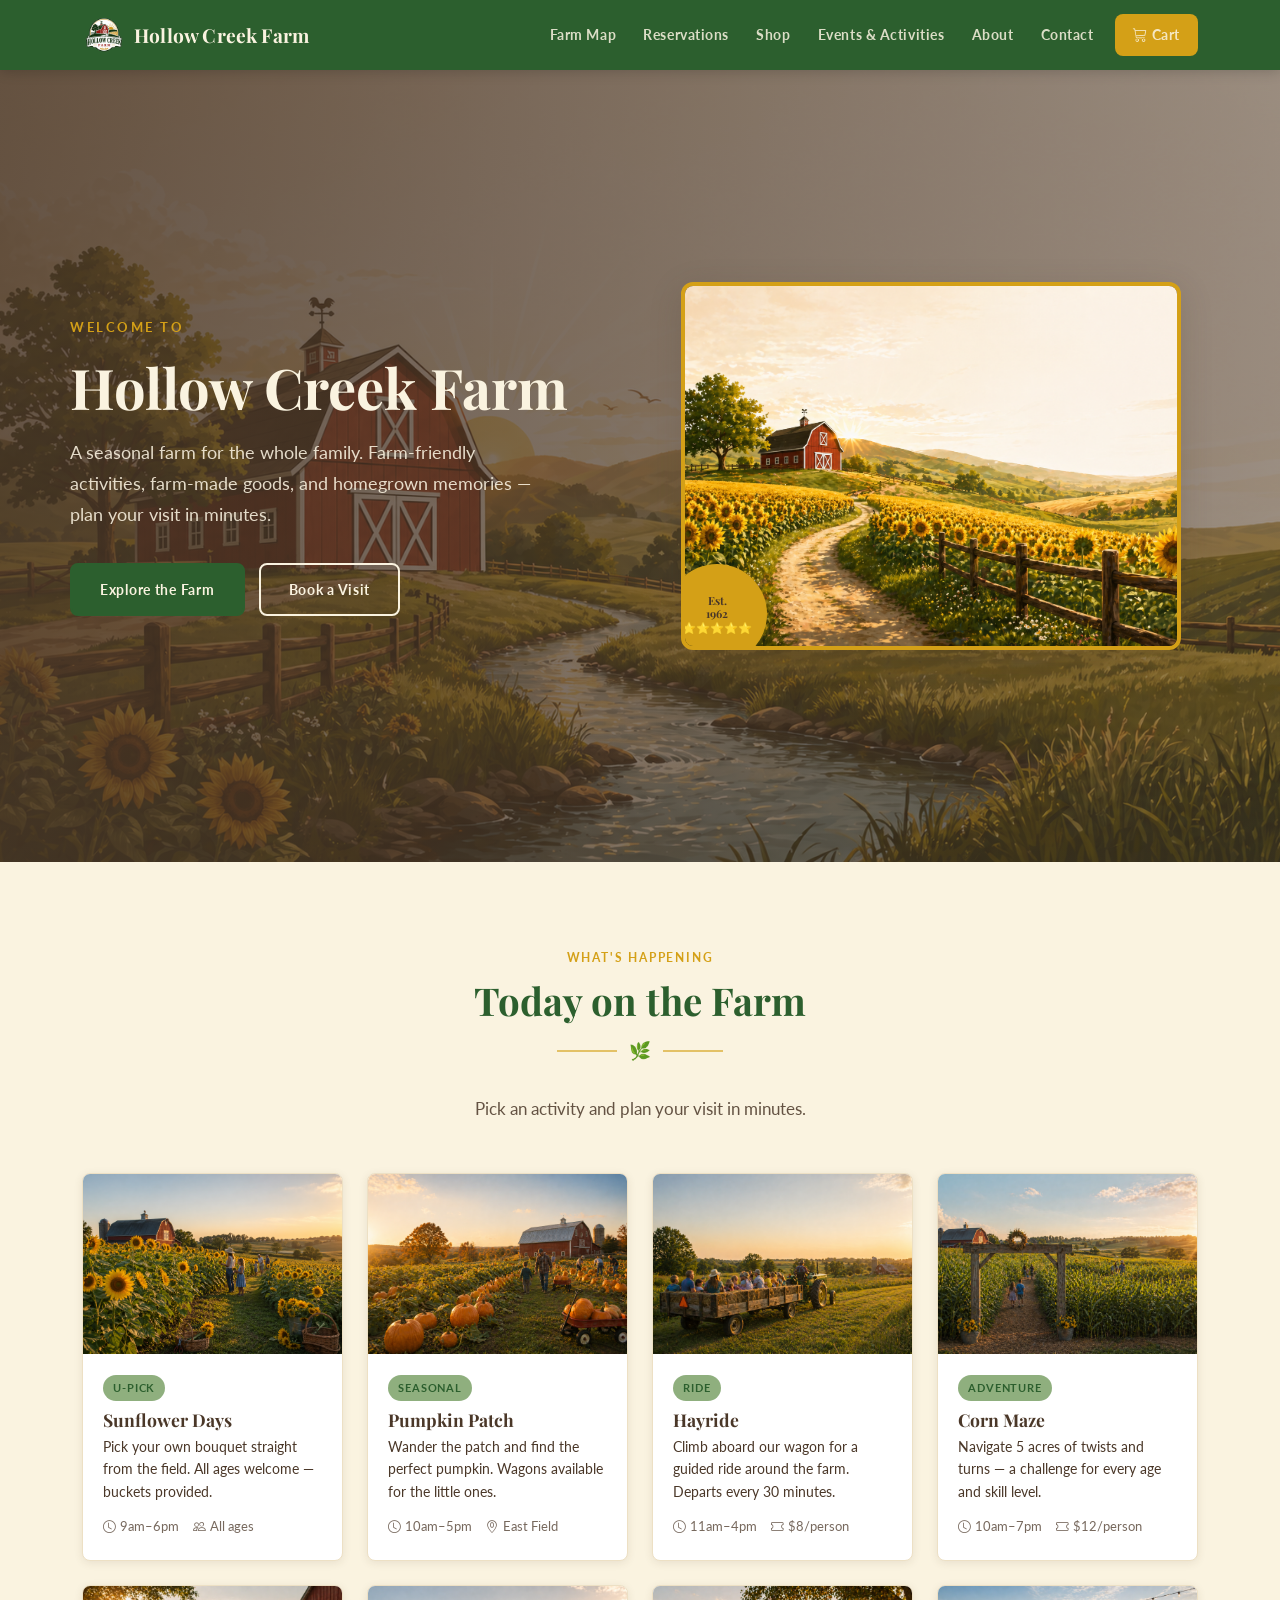
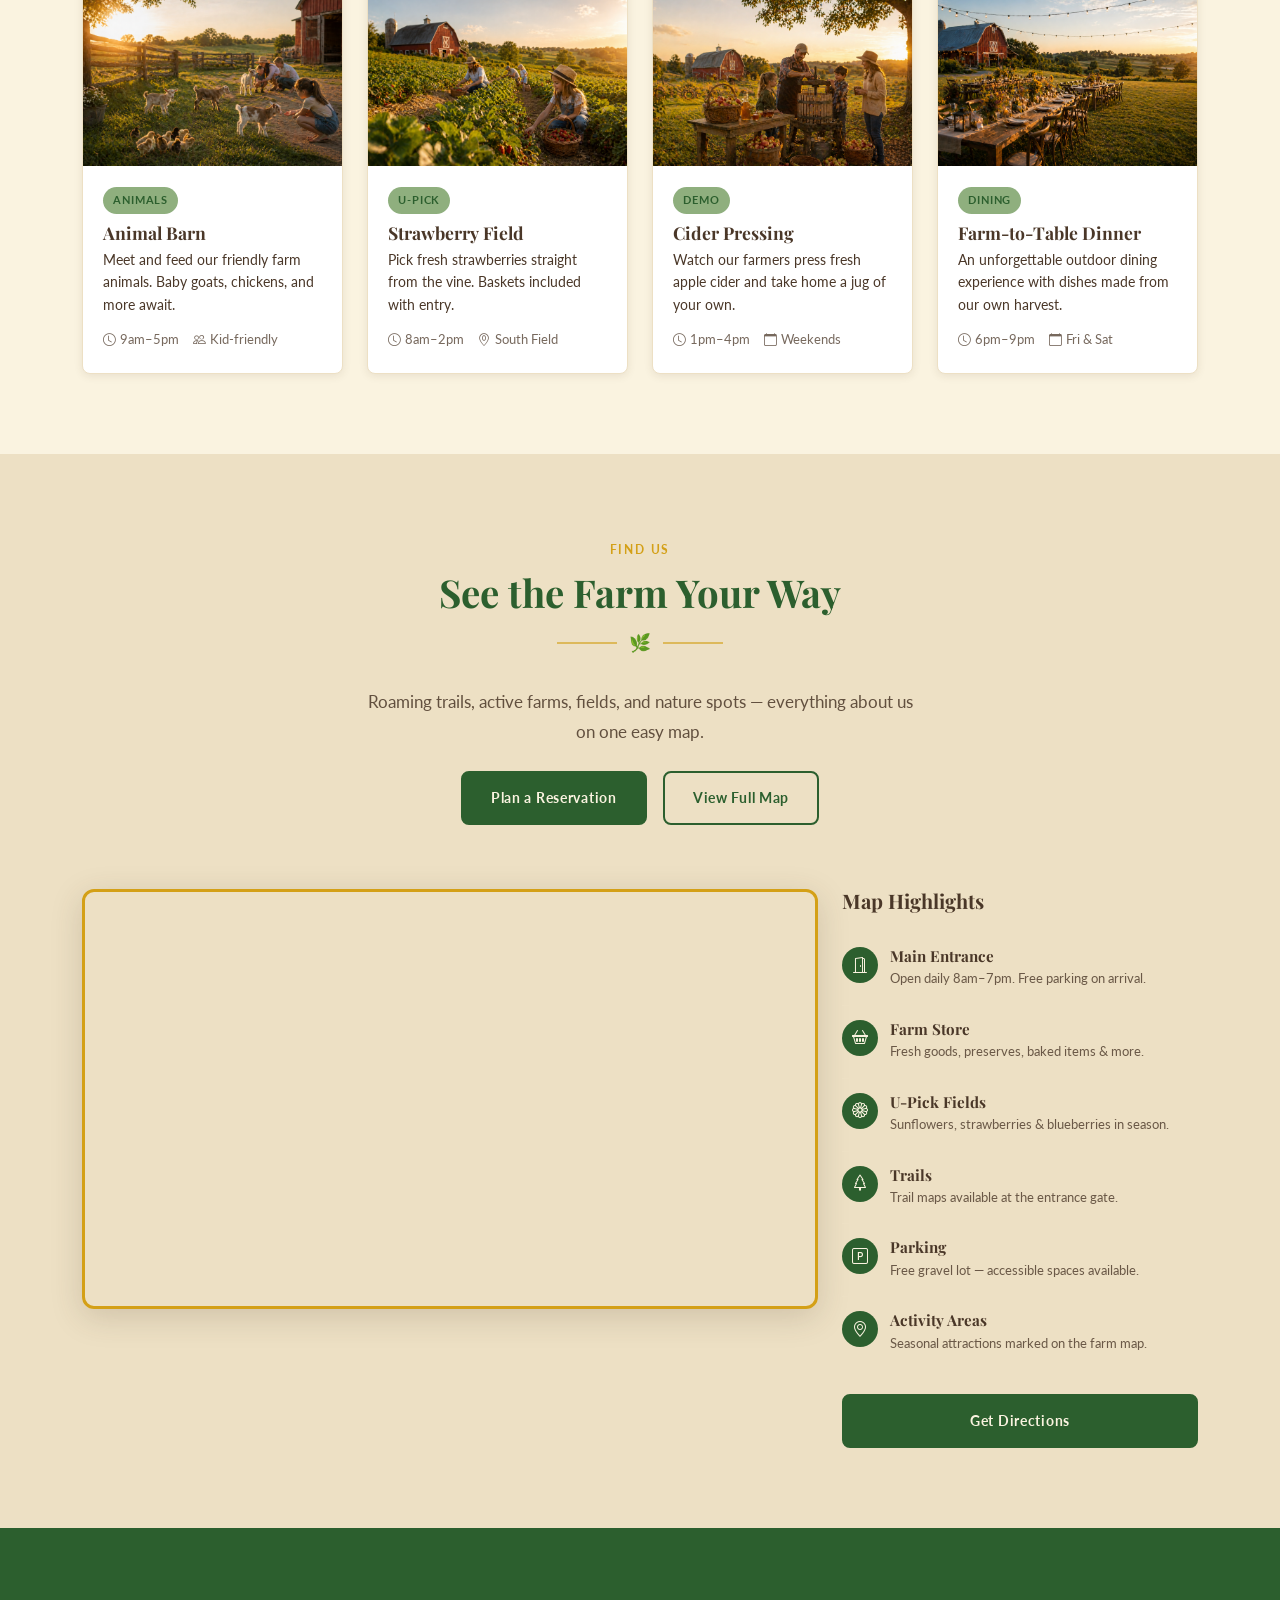
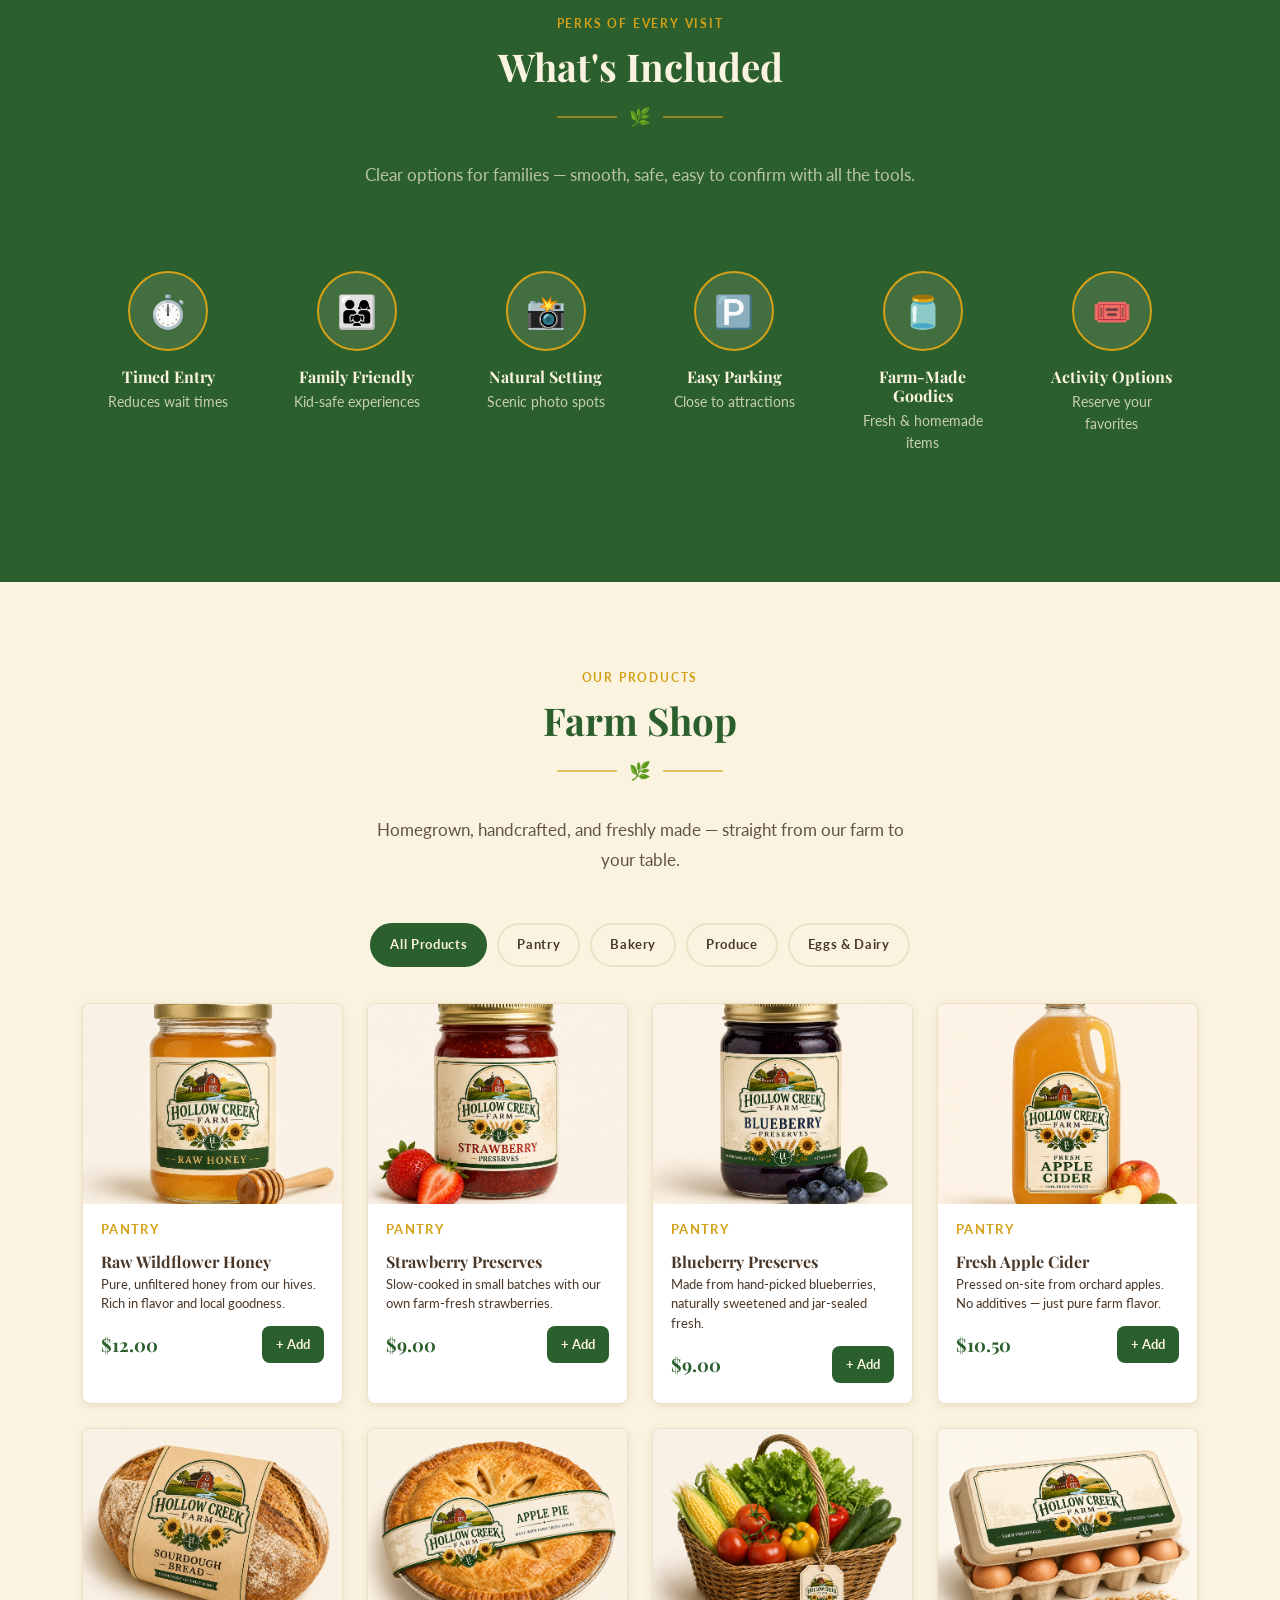
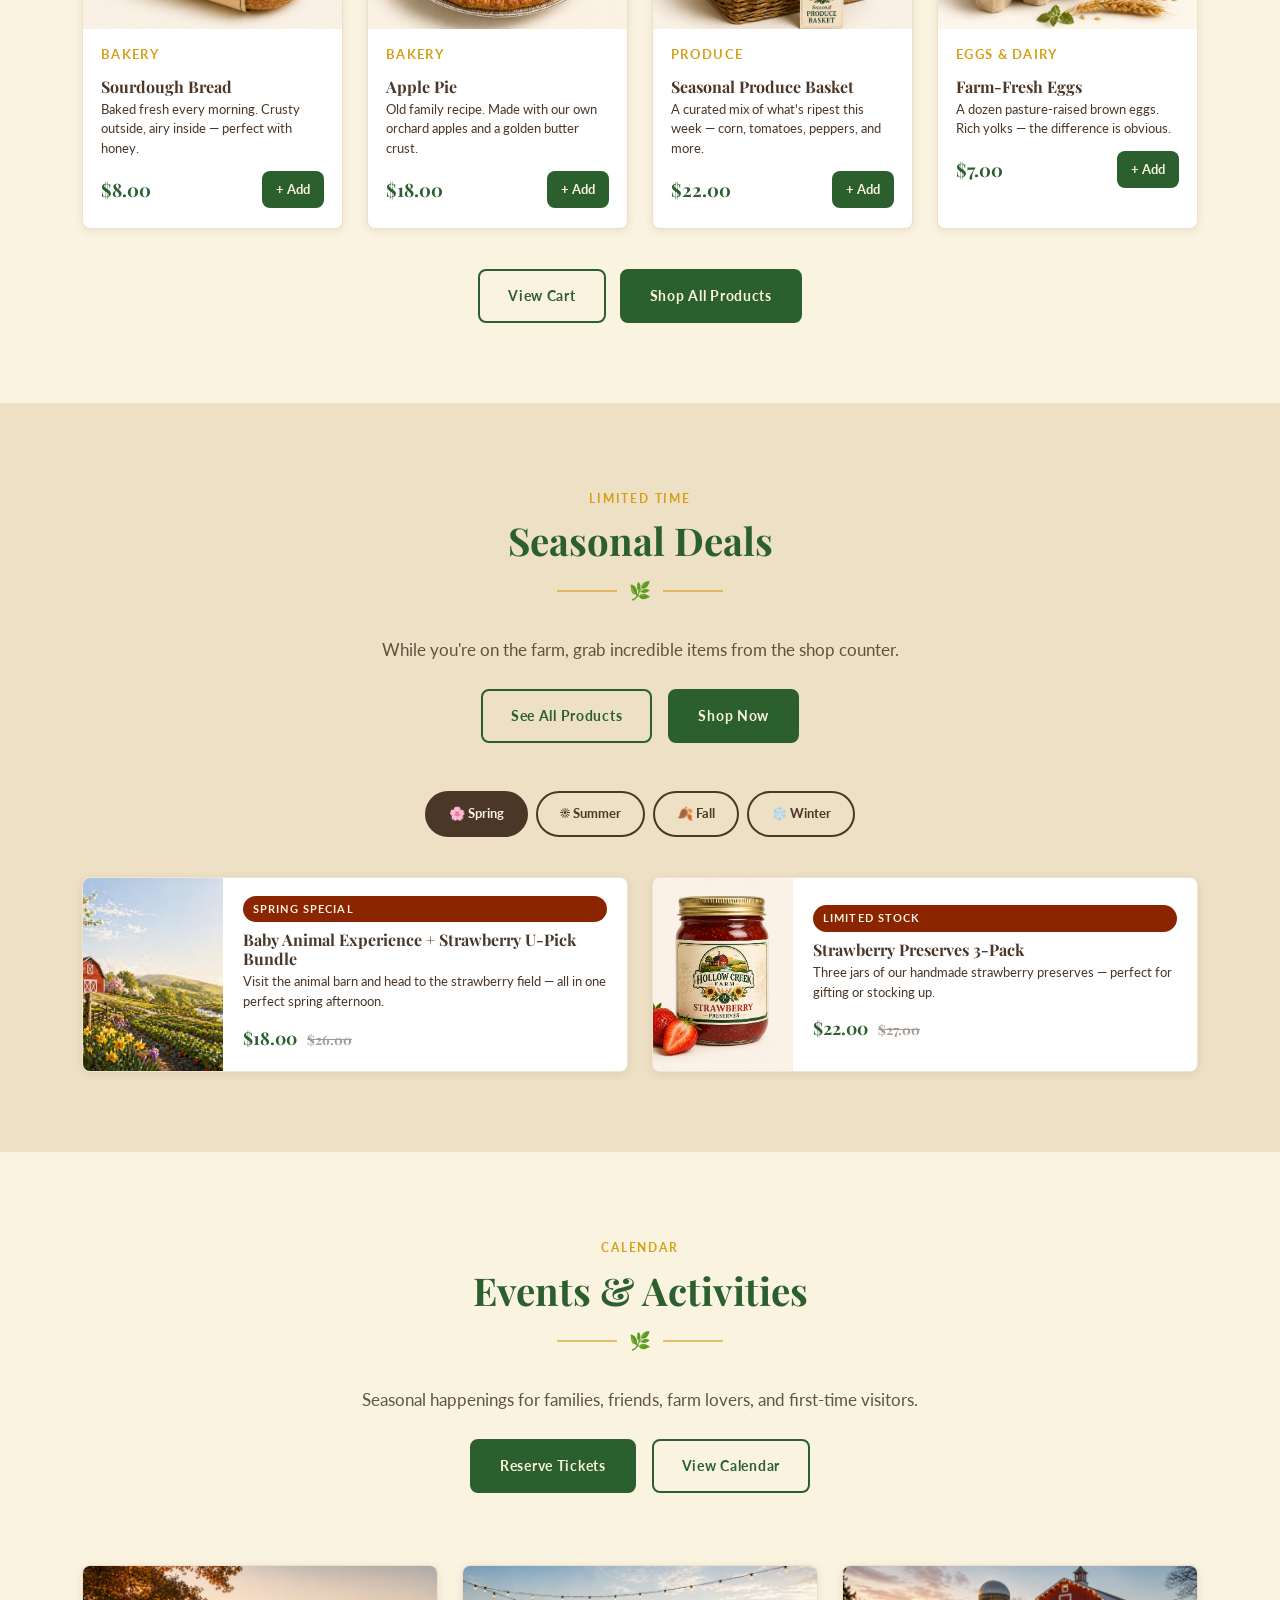
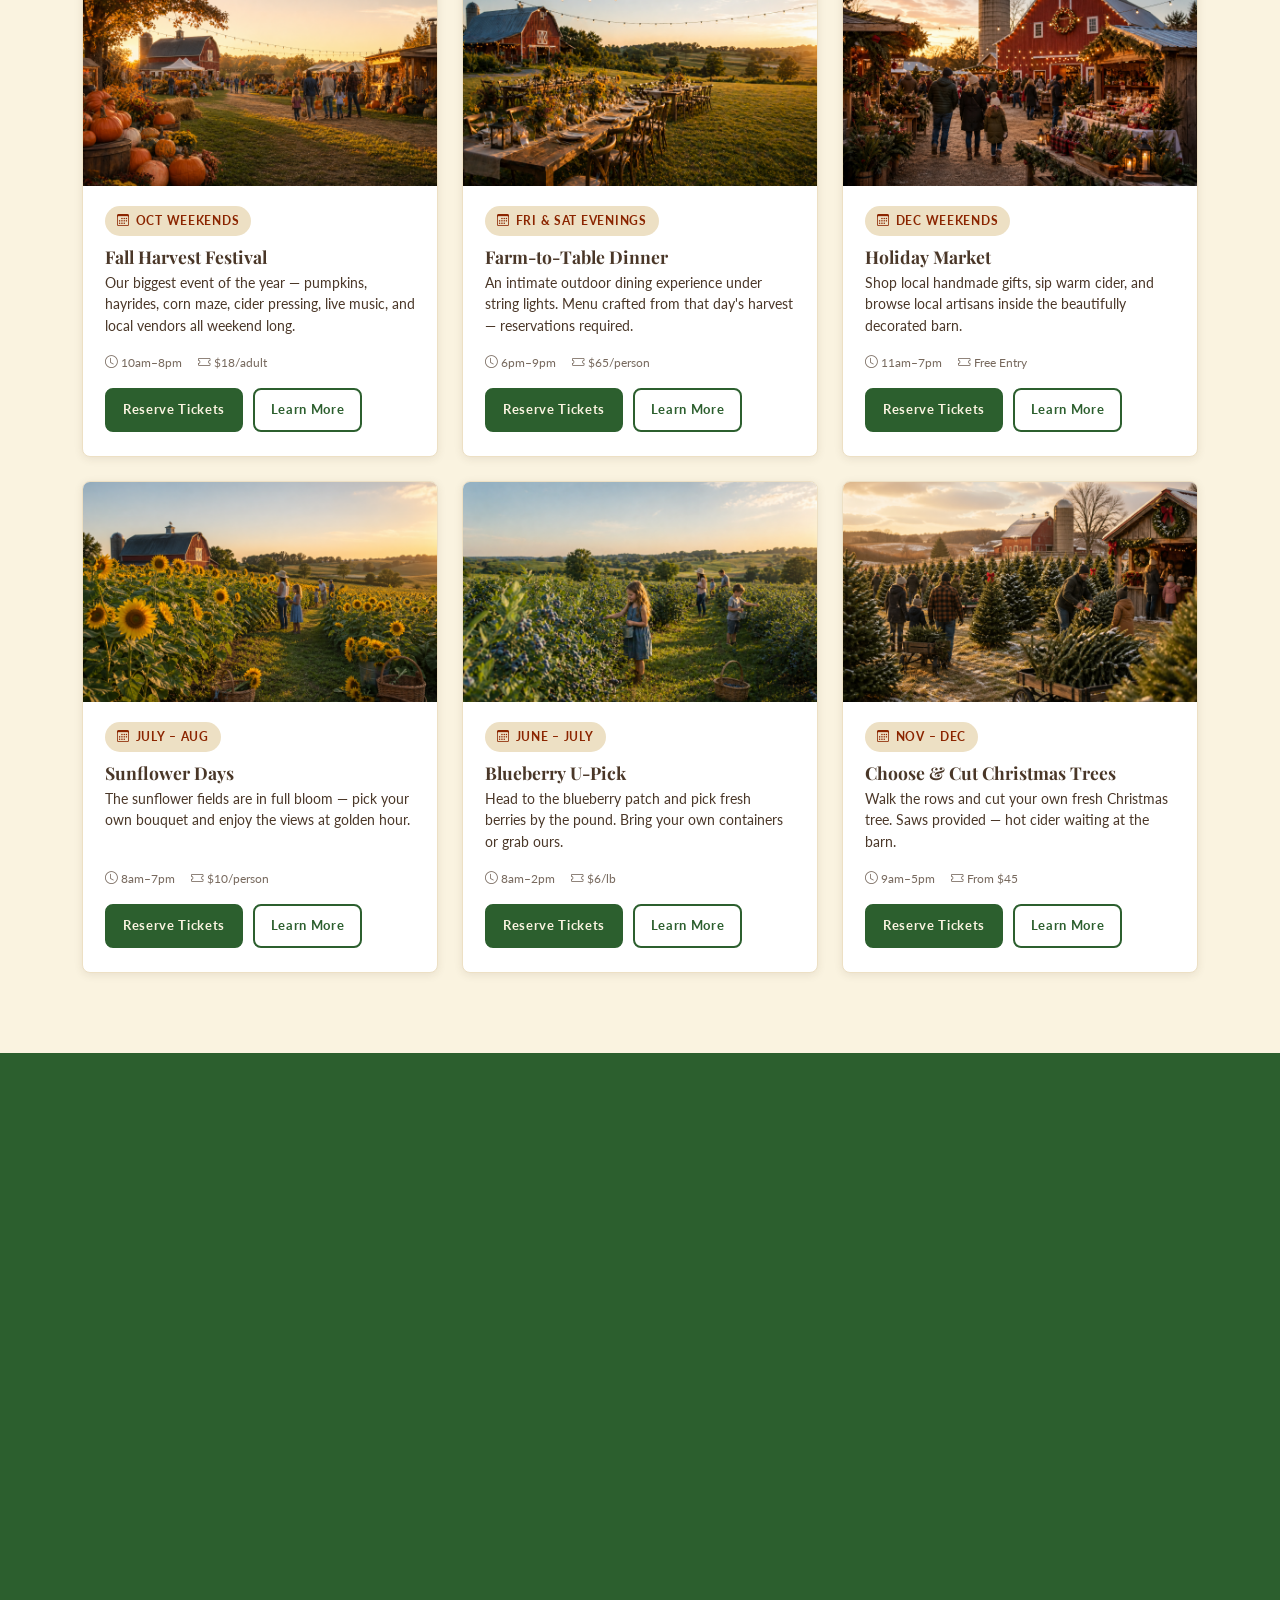
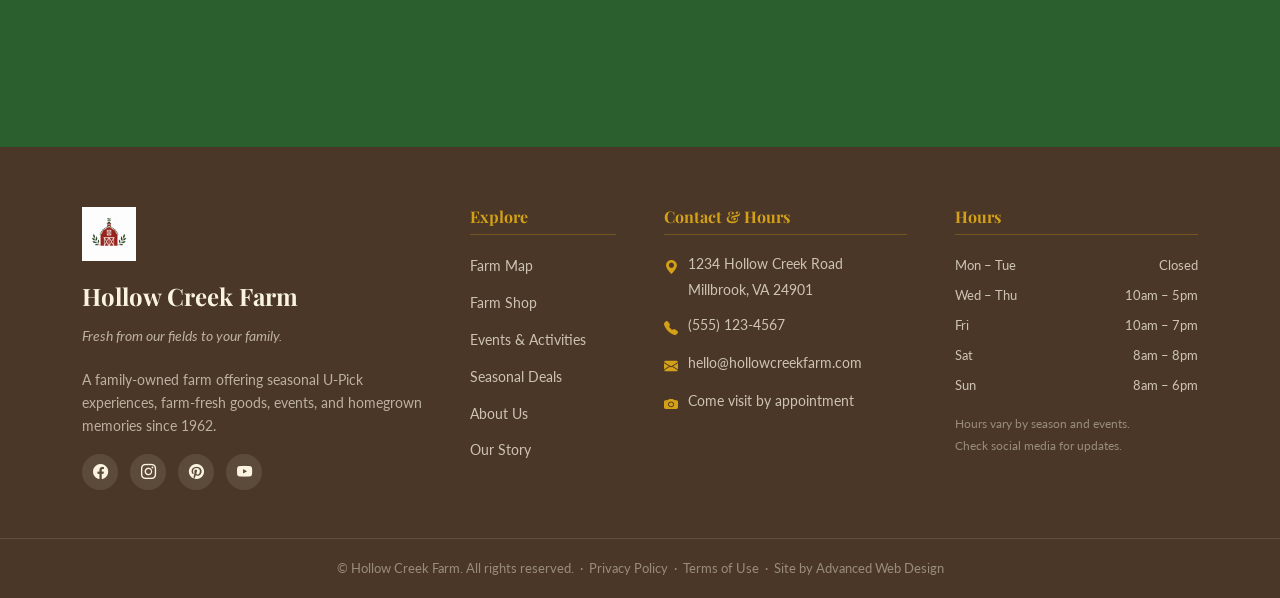
==== commit 37bc271b: "fixed images to global" ====
--- a/index.html
+++ b/index.html
@@ -20,7 +20,7 @@
   <!-- Custom Styles -->
   <link rel="stylesheet" href="style.css">
 
-  <link rel="icon" type="image/png" href="client files/Logos/logo-icon-sun-creek.png">
+  <link rel="icon" type="image/png" href="/Client Files/Logos/logo-icon-sun-creek.png">
 </head>
 <body>
 
@@ -34,7 +34,7 @@
       <a class="navbar-brand d-flex align-items-center gap-2" href="#hero">
         <!-- Replace src with: Logos/logo-main-full-color.png -->
         <!-- alt: Hollow Creek Farm logo featuring a red barn and sunflower illustration inside a circular badge design -->
-        <img src="client files/Logos/logo-main-full-color.png" alt="Hollow Creek Farm logo featuring a red barn and sunflower illustration inside a circular badge design" class="nav-logo-img">
+        <img src="/Client Files/Logos/logo-main-full-color.png" alt="Hollow Creek Farm logo featuring a red barn and sunflower illustration inside a circular badge design" class="nav-logo-img">
         <span class="nav-logo-text">Hollow Creek Farm</span>
       </a>
 
@@ -69,7 +69,7 @@
   ====================================================== -->
   <section id="hero">
     <!-- Hero background image -->
-    <img src="client files/Hero Imgs/hero-barn-creek-sunflowers-sunrise.png" alt="Illustrated sunrise view of the Hollow Creek Farm red barn with a winding creek and sunflowers in the foreground" class="hero-bg">
+    <img src="/Client Files/Hero Imgs/hero-barn-creek-sunflowers-sunrise.png" alt="Illustrated sunrise view of the Hollow Creek Farm red barn with a winding creek and sunflowers in the foreground" class="hero-bg">
     <div class="hero-overlay"></div>
 
     <div class="container hero-content">
@@ -89,7 +89,7 @@
         <!-- Image col -->
         <div class="col-lg-6 hero-img-col">
           <div class="hero-img-frame" style="position:relative;">
-            <img src="client files/Hero Imgs/hero-sunflower-field-path-to-barn.png" alt="A dirt path leads through rows of sunflowers toward the Hollow Creek Farm barn at golden hour" style="width:100%;height:360px;object-fit:cover;border-radius:8px;">
+            <img src="/Client Files/Hero Imgs/hero-sunflower-field-path-to-barn.png" alt="A dirt path leads through rows of sunflowers toward the Hollow Creek Farm barn at golden hour" style="width:100%;height:360px;object-fit:cover;border-radius:8px;">
             <div class="hero-badge">Est.<br>1962<br>⭐⭐⭐⭐⭐</div>
           </div>
         </div>
@@ -117,7 +117,7 @@
         <!-- Card 1 -->
         <div class="col-sm-6 col-lg-3 fade-up">
           <div class="activity-card">
-            <img src="client files/Events/event-sunflower-upick-family-sunset.png" alt="A family picks sunflowers at Hollow Creek Farm at sunset, with the red barn visible in the background" class="activity-card-img">
+            <img src="/Client Files/Events/event-sunflower-upick-family-sunset.png" alt="A family picks sunflowers at Hollow Creek Farm at sunset, with the red barn visible in the background" class="activity-card-img">
             <div class="activity-card-body">
               <span class="activity-tag">U-Pick</span>
               <h3>Sunflower Days</h3>
@@ -133,7 +133,7 @@
         <!-- Card 2 -->
         <div class="col-sm-6 col-lg-3 fade-up">
           <div class="activity-card">
-            <img src="client files/Events/event-pumpkin-patch-father-son-wagon.png" alt="A father and son walk through the Hollow Creek Farm pumpkin patch pulling a red wagon full of orange pumpkins" class="activity-card-img">
+            <img src="/Client Files/Events/event-pumpkin-patch-father-son-wagon.png" alt="A father and son walk through the Hollow Creek Farm pumpkin patch pulling a red wagon full of orange pumpkins" class="activity-card-img">
             <div class="activity-card-body">
               <span class="activity-tag">Seasonal</span>
               <h3>Pumpkin Patch</h3>
@@ -149,7 +149,7 @@
         <!-- Card 3 -->
         <div class="col-sm-6 col-lg-3 fade-up">
           <div class="activity-card">
-            <img src="client files/Events/event-hayride-tractor-wagon-sunset.png" alt="Families enjoy a hayride on a wooden wagon pulled by a green tractor at Hollow Creek Farm at sunset" class="activity-card-img">
+            <img src="/Client Files/Events/event-hayride-tractor-wagon-sunset.png" alt="Families enjoy a hayride on a wooden wagon pulled by a green tractor at Hollow Creek Farm at sunset" class="activity-card-img">
             <div class="activity-card-body">
               <span class="activity-tag">Ride</span>
               <h3>Hayride</h3>
@@ -165,7 +165,7 @@
         <!-- Card 4 -->
         <div class="col-sm-6 col-lg-3 fade-up">
           <div class="activity-card">
-            <img src="client files/Events/event-corn-maze-entrance-family.png" alt="Two children walk through the wooden arch entrance to the Hollow Creek Farm corn maze surrounded by tall corn stalks" class="activity-card-img">
+            <img src="/Client Files/Events/event-corn-maze-entrance-family.png" alt="Two children walk through the wooden arch entrance to the Hollow Creek Farm corn maze surrounded by tall corn stalks" class="activity-card-img">
             <div class="activity-card-body">
               <span class="activity-tag">Adventure</span>
               <h3>Corn Maze</h3>
@@ -181,7 +181,7 @@
         <!-- Card 5 -->
         <div class="col-sm-6 col-lg-3 fade-up">
           <div class="activity-card">
-            <img src="client files/Events/event-baby-animals-goats-chicks-spring.png" alt="Children and a parent feed and pet baby goats and chicks outside the Hollow Creek Farm barn at sunset" class="activity-card-img">
+            <img src="/Client Files/Events/event-baby-animals-goats-chicks-spring.png" alt="Children and a parent feed and pet baby goats and chicks outside the Hollow Creek Farm barn at sunset" class="activity-card-img">
             <div class="activity-card-body">
               <span class="activity-tag">Animals</span>
               <h3>Animal Barn</h3>
@@ -197,7 +197,7 @@
         <!-- Card 6 -->
         <div class="col-sm-6 col-lg-3 fade-up">
           <div class="activity-card">
-            <img src="client files/Events/event-strawberry-upick-child-basket.png" alt="A young girl in a straw hat picks fresh strawberries into a basket at Hollow Creek Farm's U-Pick strawberry field" class="activity-card-img">
+            <img src="/Client Files/Events/event-strawberry-upick-child-basket.png" alt="A young girl in a straw hat picks fresh strawberries into a basket at Hollow Creek Farm's U-Pick strawberry field" class="activity-card-img">
             <div class="activity-card-body">
               <span class="activity-tag">U-Pick</span>
               <h3>Strawberry Field</h3>
@@ -213,7 +213,7 @@
         <!-- Card 7 -->
         <div class="col-sm-6 col-lg-3 fade-up">
           <div class="activity-card">
-            <img src="client files/Events/event-apple-cider-pressing-family.png" alt="A farmer demonstrates apple cider pressing for two children at Hollow Creek Farm, with baskets of apples and jars of cider nearby" class="activity-card-img">
+            <img src="/Client Files/Events/event-apple-cider-pressing-family.png" alt="A farmer demonstrates apple cider pressing for two children at Hollow Creek Farm, with baskets of apples and jars of cider nearby" class="activity-card-img">
             <div class="activity-card-body">
               <span class="activity-tag">Demo</span>
               <h3>Cider Pressing</h3>
@@ -229,7 +229,7 @@
         <!-- Card 8 -->
         <div class="col-sm-6 col-lg-3 fade-up">
           <div class="activity-card">
-            <img src="client files/Events/event-farm-to-table-dinner-string-lights.png" alt="An outdoor farm-to-table dinner set up at Hollow Creek Farm with sunflower centerpieces, candles, and string lights above" class="activity-card-img">
+            <img src="/Client Files/Events/event-farm-to-table-dinner-string-lights.png" alt="An outdoor farm-to-table dinner set up at Hollow Creek Farm with sunflower centerpieces, candles, and string lights above" class="activity-card-img">
             <div class="activity-card-body">
               <span class="activity-tag">Dining</span>
               <h3>Farm-to-Table Dinner</h3>
@@ -435,7 +435,7 @@
         <!-- Product 1 -->
         <div class="col-6 col-md-4 col-lg-3 product-col fade-up">
           <div class="product-card" data-category="pantry">
-            <img src="client files/productPhotos/product-raw-honey-jar.png" alt="A jar of Hollow Creek Farm raw honey with a golden dripping honey dipper beside it" class="product-card-img">
+            <img src="/Client Files/productPhotos/product-raw-honey-jar.png" alt="A jar of Hollow Creek Farm raw honey with a golden dripping honey dipper beside it" class="product-card-img">
             <div class="product-card-body">
               <p class="product-category">Pantry</p>
               <h3>Raw Wildflower Honey</h3>
@@ -451,7 +451,7 @@
         <!-- Product 2 -->
         <div class="col-6 col-md-4 col-lg-3 product-col fade-up">
           <div class="product-card" data-category="pantry">
-            <img src="client files/productPhotos/product-strawberry-preserves-jar.png" alt="A jar of Hollow Creek Farm strawberry preserves next to fresh red strawberries" class="product-card-img">
+            <img src="/Client Files/productPhotos/product-strawberry-preserves-jar.png" alt="A jar of Hollow Creek Farm strawberry preserves next to fresh red strawberries" class="product-card-img">
             <div class="product-card-body">
               <p class="product-category">Pantry</p>
               <h3>Strawberry Preserves</h3>
@@ -467,7 +467,7 @@
         <!-- Product 3 -->
         <div class="col-6 col-md-4 col-lg-3 product-col fade-up">
           <div class="product-card" data-category="pantry">
-            <img src="client files/productPhotos/product-blueberry-preserves-jar.png" alt="A jar of Hollow Creek Farm blueberry preserves with fresh blueberries and leaves beside it" class="product-card-img">
+            <img src="/Client Files/productPhotos/product-blueberry-preserves-jar.png" alt="A jar of Hollow Creek Farm blueberry preserves with fresh blueberries and leaves beside it" class="product-card-img">
             <div class="product-card-body">
               <p class="product-category">Pantry</p>
               <h3>Blueberry Preserves</h3>
@@ -483,7 +483,7 @@
         <!-- Product 4 -->
         <div class="col-6 col-md-4 col-lg-3 product-col fade-up">
           <div class="product-card" data-category="pantry">
-            <img src="client files/productPhotos/product-fresh-apple-cider-jug.png" alt="A gallon jug of Hollow Creek Farm fresh-pressed apple cider with an apple and apple slice beside it" class="product-card-img">
+            <img src="/Client Files/productPhotos/product-fresh-apple-cider-jug.png" alt="A gallon jug of Hollow Creek Farm fresh-pressed apple cider with an apple and apple slice beside it" class="product-card-img">
             <div class="product-card-body">
               <p class="product-category">Pantry</p>
               <h3>Fresh Apple Cider</h3>
@@ -499,7 +499,7 @@
         <!-- Product 5 -->
         <div class="col-6 col-md-4 col-lg-3 product-col fade-up">
           <div class="product-card" data-category="bakery">
-            <img src="client files/productPhotos/product-sourdough-bread-loaf.png" alt="A rustic sourdough bread loaf wrapped with a Hollow Creek Farm paper band reading Farm Fresh and Locally Made" class="product-card-img">
+            <img src="/Client Files/productPhotos/product-sourdough-bread-loaf.png" alt="A rustic sourdough bread loaf wrapped with a Hollow Creek Farm paper band reading Farm Fresh and Locally Made" class="product-card-img">
             <div class="product-card-body">
               <p class="product-category">Bakery</p>
               <h3>Sourdough Bread</h3>
@@ -515,7 +515,7 @@
         <!-- Product 6 -->
         <div class="col-6 col-md-4 col-lg-3 product-col fade-up">
           <div class="product-card" data-category="bakery">
-            <img src="client files/productPhotos/product-apple-pie-bakery.png" alt="A golden-crusted apple pie in a foil tin with a Hollow Creek Farm label band reading Made with Farm Fresh Apples" class="product-card-img">
+            <img src="/Client Files/productPhotos/product-apple-pie-bakery.png" alt="A golden-crusted apple pie in a foil tin with a Hollow Creek Farm label band reading Made with Farm Fresh Apples" class="product-card-img">
             <div class="product-card-body">
               <p class="product-category">Bakery</p>
               <h3>Apple Pie</h3>
@@ -531,7 +531,7 @@
         <!-- Product 7 -->
         <div class="col-6 col-md-4 col-lg-3 product-col fade-up">
           <div class="product-card" data-category="produce">
-            <img src="client files/productPhotos/product-seasonal-produce-basket.png" alt="A wicker basket filled with seasonal produce including corn, tomatoes, peppers, and cucumbers with a Hollow Creek Farm Seasonal Produce Basket tag" class="product-card-img">
+            <img src="/Client Files/productPhotos/product-seasonal-produce-basket.png" alt="A wicker basket filled with seasonal produce including corn, tomatoes, peppers, and cucumbers with a Hollow Creek Farm Seasonal Produce Basket tag" class="product-card-img">
             <div class="product-card-body">
               <p class="product-category">Produce</p>
               <h3>Seasonal Produce Basket</h3>
@@ -547,7 +547,7 @@
         <!-- Product 8 -->
         <div class="col-6 col-md-4 col-lg-3 product-col fade-up">
           <div class="product-card" data-category="dairy">
-            <img src="client files/productPhotos/product-fresh-eggs-dozen-carton.png" alt="A dozen fresh brown eggs in a carton with the Hollow Creek Farm label showing a red barn and sunflowers" class="product-card-img">
+            <img src="/Client Files/productPhotos/product-fresh-eggs-dozen-carton.png" alt="A dozen fresh brown eggs in a carton with the Hollow Creek Farm label showing a red barn and sunflowers" class="product-card-img">
             <div class="product-card-body">
               <p class="product-category">Eggs &amp; Dairy</p>
               <h3>Farm-Fresh Eggs</h3>
@@ -601,7 +601,7 @@
         <div class="row g-4">
           <div class="col-md-6 fade-up">
             <div class="deal-card">
-              <img src="client files/productPhotos/scene-spring-baby-goats-strawberry-field.png" alt="Spring at Hollow Creek Farm with baby goats by a fence, a strawberry field in bloom, and flowering trees near the red barn" class="deal-card-img">
+              <img src="/Client Files/productPhotos/scene-spring-baby-goats-strawberry-field.png" alt="Spring at Hollow Creek Farm with baby goats by a fence, a strawberry field in bloom, and flowering trees near the red barn" class="deal-card-img">
               <div class="deal-card-body">
                 <span class="deal-badge">Spring Special</span>
                 <h3>Baby Animal Experience + Strawberry U-Pick Bundle</h3>
@@ -612,7 +612,7 @@
           </div>
           <div class="col-md-6 fade-up">
             <div class="deal-card">
-              <img src="client files/productPhotos/product-strawberry-preserves-jar.png" alt="A jar of Hollow Creek Farm strawberry preserves next to fresh red strawberries" class="deal-card-img">
+              <img src="/Client Files/productPhotos/product-strawberry-preserves-jar.png" alt="A jar of Hollow Creek Farm strawberry preserves next to fresh red strawberries" class="deal-card-img">
               <div class="deal-card-body">
                 <span class="deal-badge">Limited Stock</span>
                 <h3>Strawberry Preserves 3-Pack</h3>
@@ -629,7 +629,7 @@
         <div class="row g-4">
           <div class="col-md-6 fade-up">
             <div class="deal-card">
-              <img src="client files/productPhotos/scene-summer-sunflowers-berry-baskets.png" alt="A sunflower field leads to the Hollow Creek Farm barn in summer with baskets of fresh strawberries and blueberries in the foreground" class="deal-card-img">
+              <img src="/Client Files/productPhotos/scene-summer-sunflowers-berry-baskets.png" alt="A sunflower field leads to the Hollow Creek Farm barn in summer with baskets of fresh strawberries and blueberries in the foreground" class="deal-card-img">
               <div class="deal-card-body">
                 <span class="deal-badge">Summer Deal</span>
                 <h3>Sunflower &amp; Berry U-Pick Combo</h3>
@@ -640,7 +640,7 @@
           </div>
           <div class="col-md-6 fade-up">
             <div class="deal-card">
-              <img src="client files/productPhotos/product-raw-honey-jar.png" alt="A jar of Hollow Creek Farm raw honey with a golden dripping honey dipper beside it" class="deal-card-img">
+              <img src="/Client Files/productPhotos/product-raw-honey-jar.png" alt="A jar of Hollow Creek Farm raw honey with a golden dripping honey dipper beside it" class="deal-card-img">
               <div class="deal-card-body">
                 <span class="deal-badge">Fan Favorite</span>
                 <h3>Honey &amp; Cider Gift Set</h3>
@@ -657,7 +657,7 @@
         <div class="row g-4">
           <div class="col-md-6 fade-up">
             <div class="deal-card">
-              <img src="client files/productPhotos/scene-fall-hayride-pumpkins-cornfield.png" alt="A fall harvest scene at Hollow Creek Farm with pumpkins, a hayride, and golden cornfields under autumn foliage" class="deal-card-img">
+              <img src="/Client Files/productPhotos/scene-fall-hayride-pumpkins-cornfield.png" alt="A fall harvest scene at Hollow Creek Farm with pumpkins, a hayride, and golden cornfields under autumn foliage" class="deal-card-img">
               <div class="deal-card-body">
                 <span class="deal-badge">Fall Festival Deal</span>
                 <h3>Hayride + Corn Maze + Pumpkin Bundle</h3>
@@ -668,7 +668,7 @@
           </div>
           <div class="col-md-6 fade-up">
             <div class="deal-card">
-              <img src="client files/productPhotos/product-apple-pie-bakery.png" alt="A golden-crusted apple pie in a foil tin with a Hollow Creek Farm label band reading Made with Farm Fresh Apples" class="deal-card-img">
+              <img src="/Client Files/productPhotos/product-apple-pie-bakery.png" alt="A golden-crusted apple pie in a foil tin with a Hollow Creek Farm label band reading Made with Farm Fresh Apples" class="deal-card-img">
               <div class="deal-card-body">
                 <span class="deal-badge">Harvest Special</span>
                 <h3>Apple Pie + Cider Jug Combo</h3>
@@ -685,7 +685,7 @@
         <div class="row g-4">
           <div class="col-md-6 fade-up">
             <div class="deal-card">
-              <img src="client files/productPhotos/scene-winter-barn-holiday-lights-snow.png" alt="Hollow Creek Farm in winter with the barn and store decorated in holiday lights, wreaths, and snow-dusted Christmas trees" class="deal-card-img">
+              <img src="/Client Files/productPhotos/scene-winter-barn-holiday-lights-snow.png" alt="Hollow Creek Farm in winter with the barn and store decorated in holiday lights, wreaths, and snow-dusted Christmas trees" class="deal-card-img">
               <div class="deal-card-body">
                 <span class="deal-badge">Holiday Market</span>
                 <h3>Holiday Market Entry + Wreath</h3>
@@ -696,7 +696,7 @@
           </div>
           <div class="col-md-6 fade-up">
             <div class="deal-card">
-              <img src="client files/productPhotos/product-raw-honey-jar.png" alt="A jar of Hollow Creek Farm raw honey with a golden dripping honey dipper beside it" class="deal-card-img">
+              <img src="/Client Files/productPhotos/product-raw-honey-jar.png" alt="A jar of Hollow Creek Farm raw honey with a golden dripping honey dipper beside it" class="deal-card-img">
               <div class="deal-card-body">
                 <span class="deal-badge">Gift Bundle</span>
                 <h3>Farm Store Holiday Gift Basket</h3>
@@ -734,7 +734,7 @@
         <!-- Event 1 -->
         <div class="col-md-6 col-lg-4 fade-up">
           <div class="event-card">
-            <img src="client files/Events/event-fall-harvest-festival-crowds.png" alt="Crowds enjoy the Hollow Creek Farm fall harvest festival surrounded by pumpkins, hay bales, and vendor tents" class="event-card-img">
+            <img src="/Client Files/Events/event-fall-harvest-festival-crowds.png" alt="Crowds enjoy the Hollow Creek Farm fall harvest festival surrounded by pumpkins, hay bales, and vendor tents" class="event-card-img">
             <div class="event-card-body">
               <span class="event-date-badge"><i class="bi bi-calendar3"></i> Oct Weekends</span>
               <h3>Fall Harvest Festival</h3>
@@ -754,7 +754,7 @@
         <!-- Event 2 -->
         <div class="col-md-6 col-lg-4 fade-up">
           <div class="event-card">
-            <img src="client files/Events/event-farm-to-table-dinner-string-lights.png" alt="An outdoor farm-to-table dinner set up at Hollow Creek Farm with sunflower centerpieces, candles, and string lights above" class="event-card-img">
+            <img src="/Client Files/Events/event-farm-to-table-dinner-string-lights.png" alt="An outdoor farm-to-table dinner set up at Hollow Creek Farm with sunflower centerpieces, candles, and string lights above" class="event-card-img">
             <div class="event-card-body">
               <span class="event-date-badge"><i class="bi bi-calendar3"></i> Fri &amp; Sat Evenings</span>
               <h3>Farm-to-Table Dinner</h3>
@@ -774,7 +774,7 @@
         <!-- Event 3 -->
         <div class="col-md-6 col-lg-4 fade-up">
           <div class="event-card">
-            <img src="client files/Events/event-holiday-market-barn-lights-winter.png" alt="Families browse vendor stalls at the Hollow Creek Farm winter holiday market, with the barn decorated in wreaths and lights" class="event-card-img">
+            <img src="/Client Files/Events/event-holiday-market-barn-lights-winter.png" alt="Families browse vendor stalls at the Hollow Creek Farm winter holiday market, with the barn decorated in wreaths and lights" class="event-card-img">
             <div class="event-card-body">
               <span class="event-date-badge"><i class="bi bi-calendar3"></i> Dec Weekends</span>
               <h3>Holiday Market</h3>
@@ -794,7 +794,7 @@
         <!-- Event 4 -->
         <div class="col-md-6 col-lg-4 fade-up">
           <div class="event-card">
-            <img src="client files/Events/event-sunflower-upick-family-sunset.png" alt="A family picks sunflowers at Hollow Creek Farm at sunset, with the red barn visible in the background" class="event-card-img">
+            <img src="/Client Files/Events/event-sunflower-upick-family-sunset.png" alt="A family picks sunflowers at Hollow Creek Farm at sunset, with the red barn visible in the background" class="event-card-img">
             <div class="event-card-body">
               <span class="event-date-badge"><i class="bi bi-calendar3"></i> July – Aug</span>
               <h3>Sunflower Days</h3>
@@ -814,7 +814,7 @@
         <!-- Event 5 -->
         <div class="col-md-6 col-lg-4 fade-up">
           <div class="event-card">
-            <img src="client files/Events/event-blueberry-upick-family-summer.png" alt="A family picks blueberries at Hollow Creek Farm's U-Pick blueberry fields on a sunny summer afternoon" class="event-card-img">
+            <img src="/Client Files/Events/event-blueberry-upick-family-summer.png" alt="A family picks blueberries at Hollow Creek Farm's U-Pick blueberry fields on a sunny summer afternoon" class="event-card-img">
             <div class="event-card-body">
               <span class="event-date-badge"><i class="bi bi-calendar3"></i> June – July</span>
               <h3>Blueberry U-Pick</h3>
@@ -834,7 +834,7 @@
         <!-- Event 6 -->
         <div class="col-md-6 col-lg-4 fade-up">
           <div class="event-card">
-            <img src="client files/Events/event-christmas-tree-farm-choose-cut.png" alt="Families choose and cut Christmas trees at Hollow Creek Farm while snow dusts the ground and the red barn stands in the background" class="event-card-img">
+            <img src="/Client Files/Events/event-christmas-tree-farm-choose-cut.png" alt="Families choose and cut Christmas trees at Hollow Creek Farm while snow dusts the ground and the red barn stands in the background" class="event-card-img">
             <div class="event-card-body">
               <span class="event-date-badge"><i class="bi bi-calendar3"></i> Nov – Dec</span>
               <h3>Choose &amp; Cut Christmas Trees</h3>
@@ -876,7 +876,7 @@
             <div class="testimonial-stars">★★★★★</div>
             <blockquote>"We've been coming to Hollow Creek every fall for six years. The corn maze and pumpkin patch are a tradition our kids look forward to all year. The farm store always has something new and delicious."</blockquote>
             <div class="testimonial-author">
-              <img src="client files/Staff  Family Portrait Style Graphics/family-calloway-full-group-barn.png" alt="The Calloway family smiling together in front of the Hollow Creek Farm barn at sunset" class="testimonial-avatar">
+              <img src="/Client Files/Staff  Family Portrait Style Graphics/family-calloway-full-group-barn.png" alt="The Calloway family smiling together in front of the Hollow Creek Farm barn at sunset" class="testimonial-avatar">
               <div class="testimonial-author-info">
                 <p class="name">Sarah M.</p>
                 <p class="meta">Family of 4 · Visited October 2024</p>
@@ -890,7 +890,7 @@
             <div class="testimonial-stars">★★★★★</div>
             <blockquote>"The farm-to-table dinner was absolutely magical — string lights, fresh food, and the most beautiful sunset over the barn. My partner and I celebrated our anniversary here and it was unforgettable."</blockquote>
             <div class="testimonial-author">
-              <img src="client files/Staff  Family Portrait Style Graphics/staff-dana-rob-farm-stand.png" alt="Dana and Rob Calloway smile behind the Hollow Creek Farm produce stand surrounded by fresh vegetables and preserved goods" class="testimonial-avatar">
+              <img src="/Client Files/Staff  Family Portrait Style Graphics/staff-dana-rob-farm-stand.png" alt="Dana and Rob Calloway smile behind the Hollow Creek Farm produce stand surrounded by fresh vegetables and preserved goods" class="testimonial-avatar">
               <div class="testimonial-author-info">
                 <p class="name">James T.</p>
                 <p class="meta">Couple · Visited August 2024</p>
@@ -904,7 +904,7 @@
             <div class="testimonial-stars">★★★★★</div>
             <blockquote>"Our kids are still talking about the baby goats. The U-Pick strawberry field was a huge hit and the honey we brought home is the best we've ever had. This place is a gem."</blockquote>
             <div class="testimonial-author">
-              <img src="client files/Staff  Family Portrait Style Graphics/family-calloway-with-baby-animals-spring.png" alt="The Calloway family sits in the spring grass feeding baby goats and holding chicks near the blooming Hollow Creek Farm" class="testimonial-avatar">
+              <img src="/Client Files/Staff  Family Portrait Style Graphics/family-calloway-with-baby-animals-spring.png" alt="The Calloway family sits in the spring grass feeding baby goats and holding chicks near the blooming Hollow Creek Farm" class="testimonial-avatar">
               <div class="testimonial-author-info">
                 <p class="name">Priya K.</p>
                 <p class="meta">Family of 5 · Visited June 2024</p>
@@ -927,7 +927,7 @@
 
         <!-- Brand col -->
         <div class="col-lg-4 col-md-6">
-          <img src="client files/Logos/logo-barn-laurel-mark.png" alt="Hollow Creek Farm barn silhouette with green laurel branches on either side" class="footer-logo-img">
+          <img src="/Client Files/Logos/logo-barn-laurel-mark.png" alt="Hollow Creek Farm barn silhouette with green laurel branches on either side" class="footer-logo-img">
           <p class="footer-logo-text">Hollow Creek Farm</p>
           <p class="footer-tagline"><em>Fresh from our fields to your family.</em></p>
           <p style="font-size:0.85rem;color:rgba(250,243,224,0.65);line-height:1.7;">A family-owned farm offering seasonal U-Pick experiences, farm-fresh goods, events, and homegrown memories since 1962.</p>
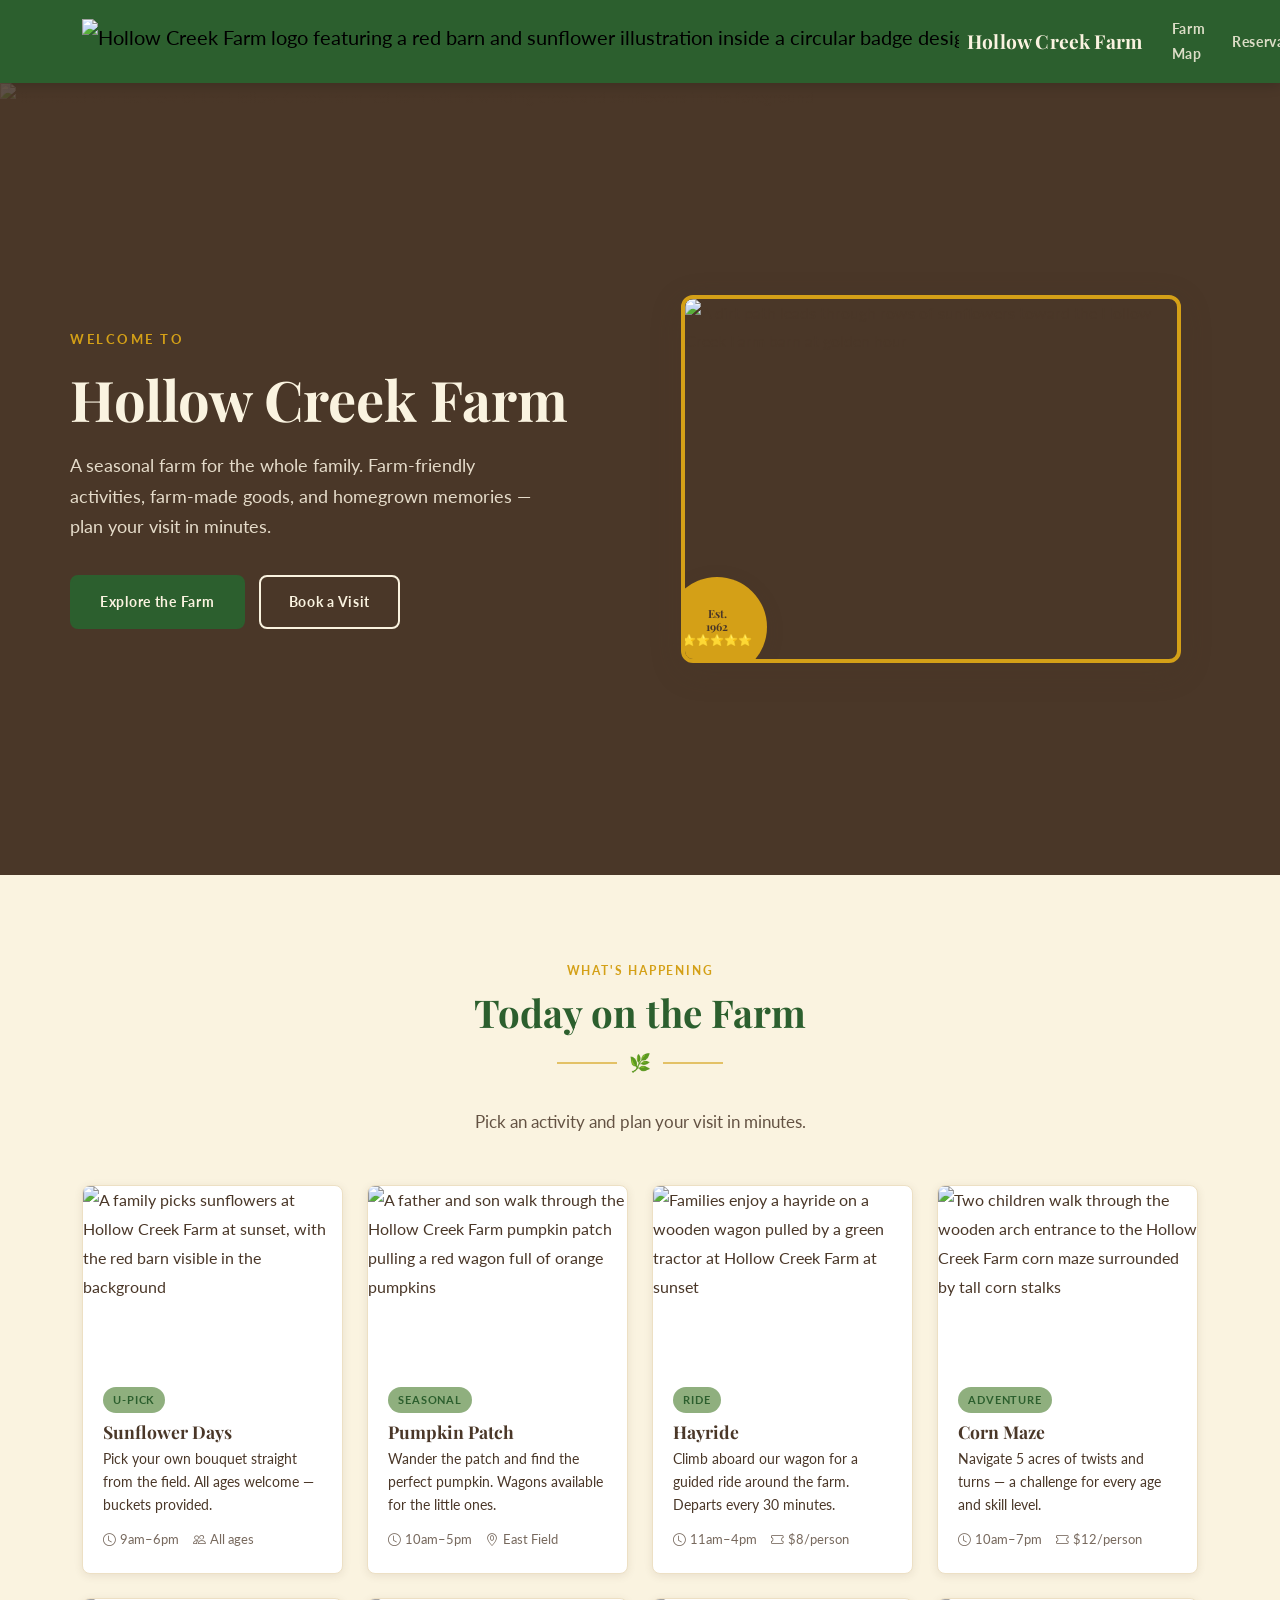
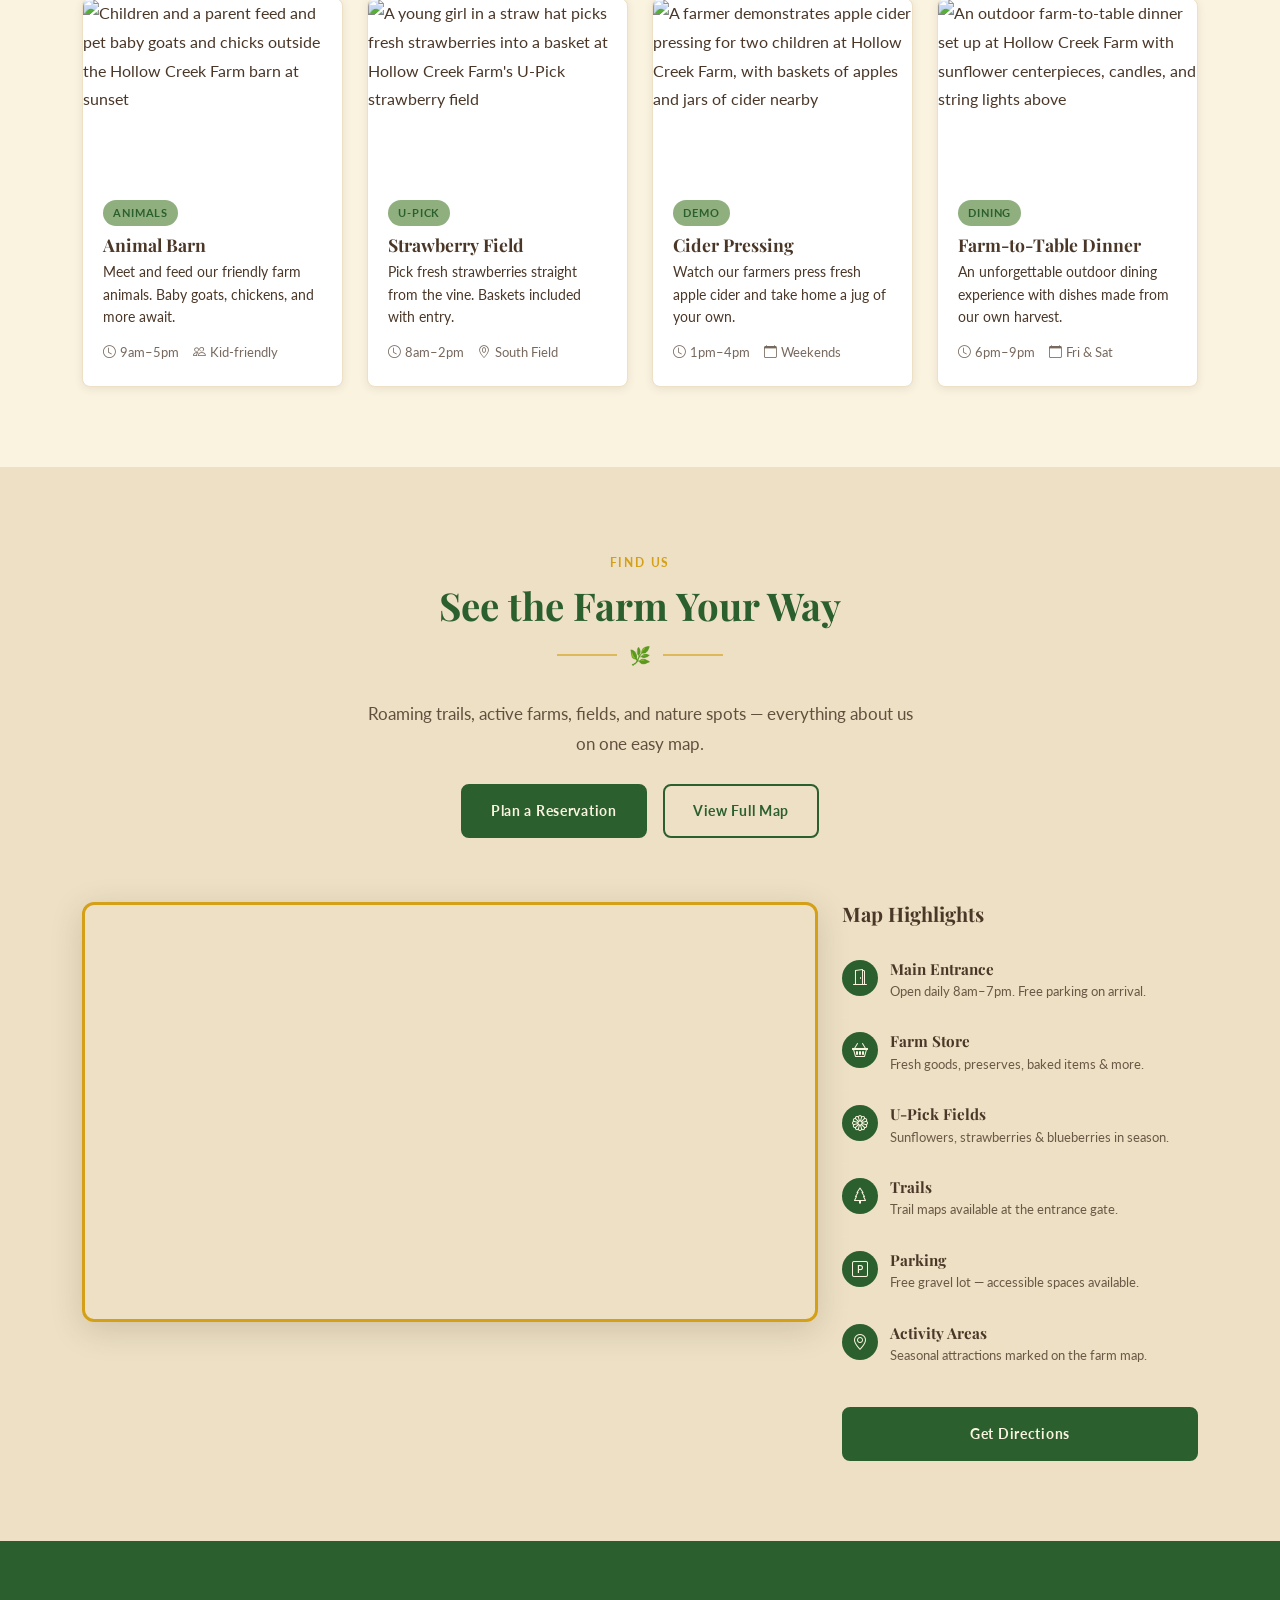
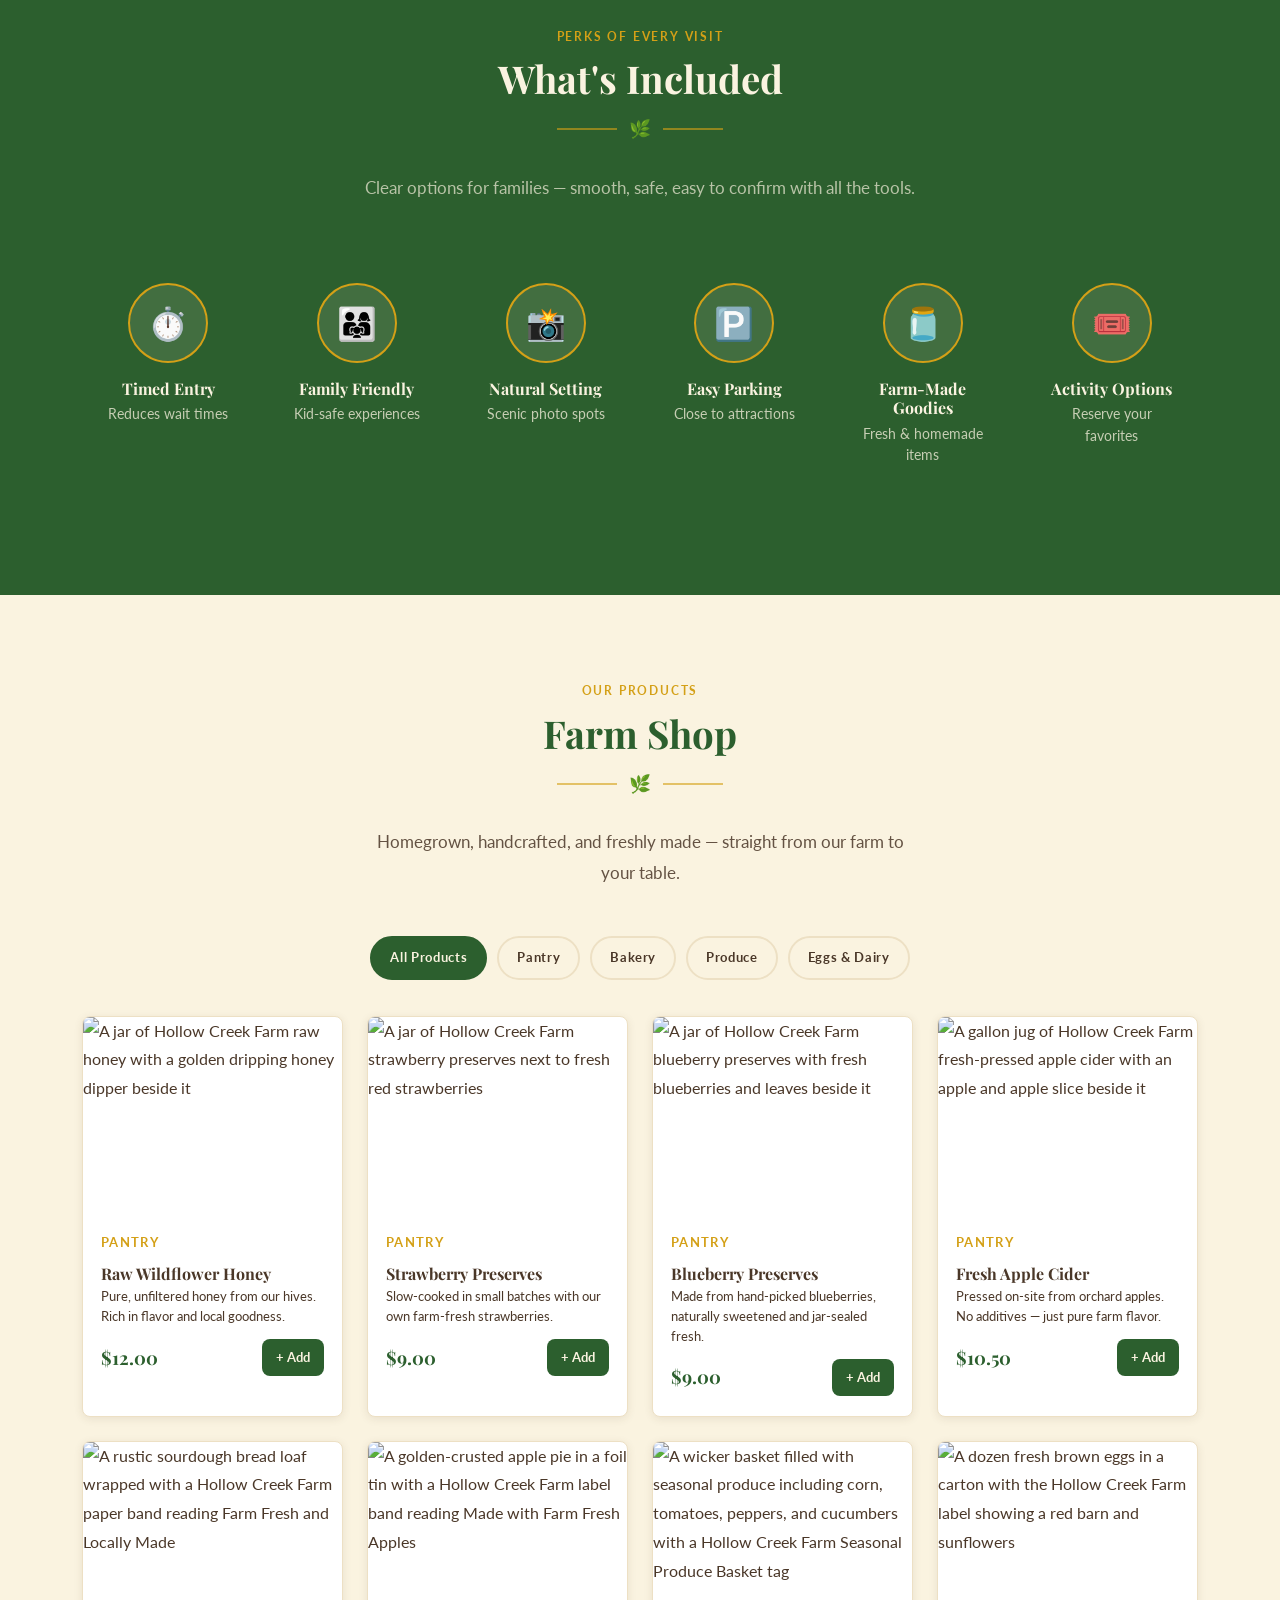
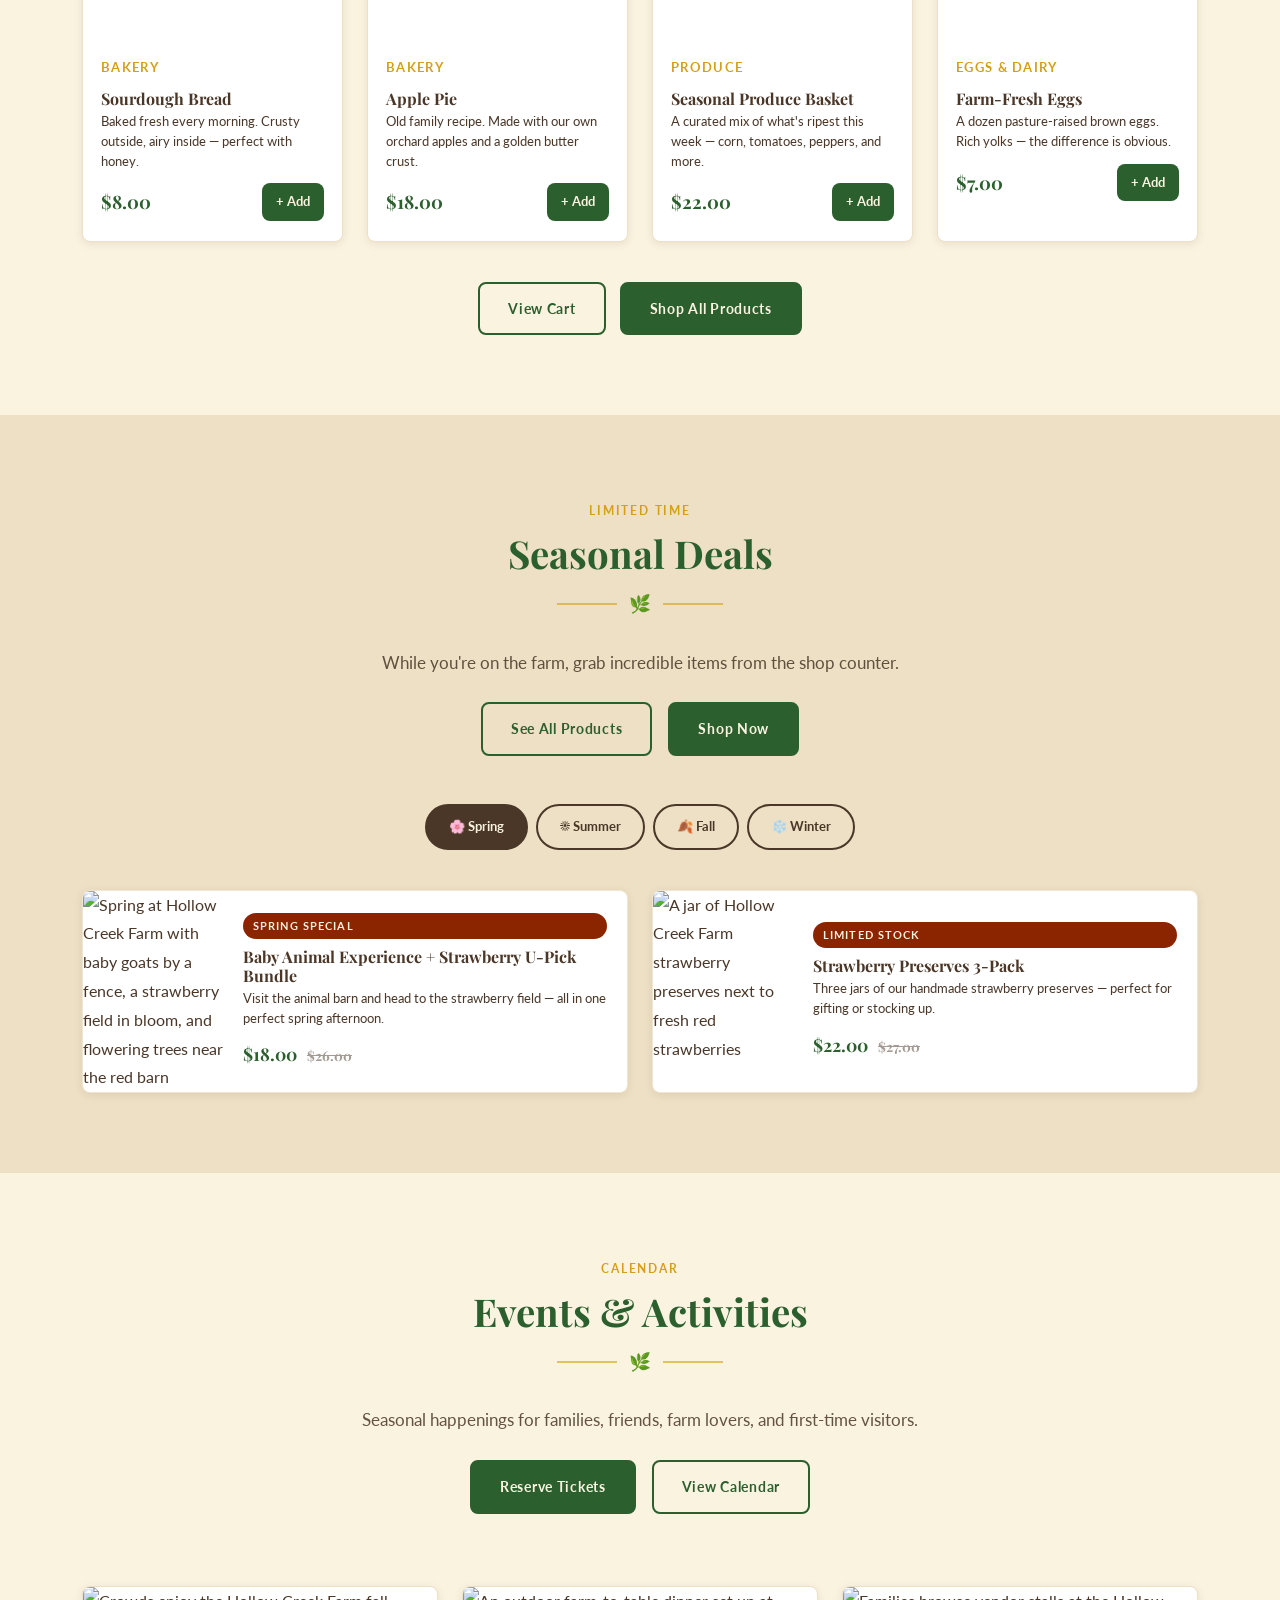
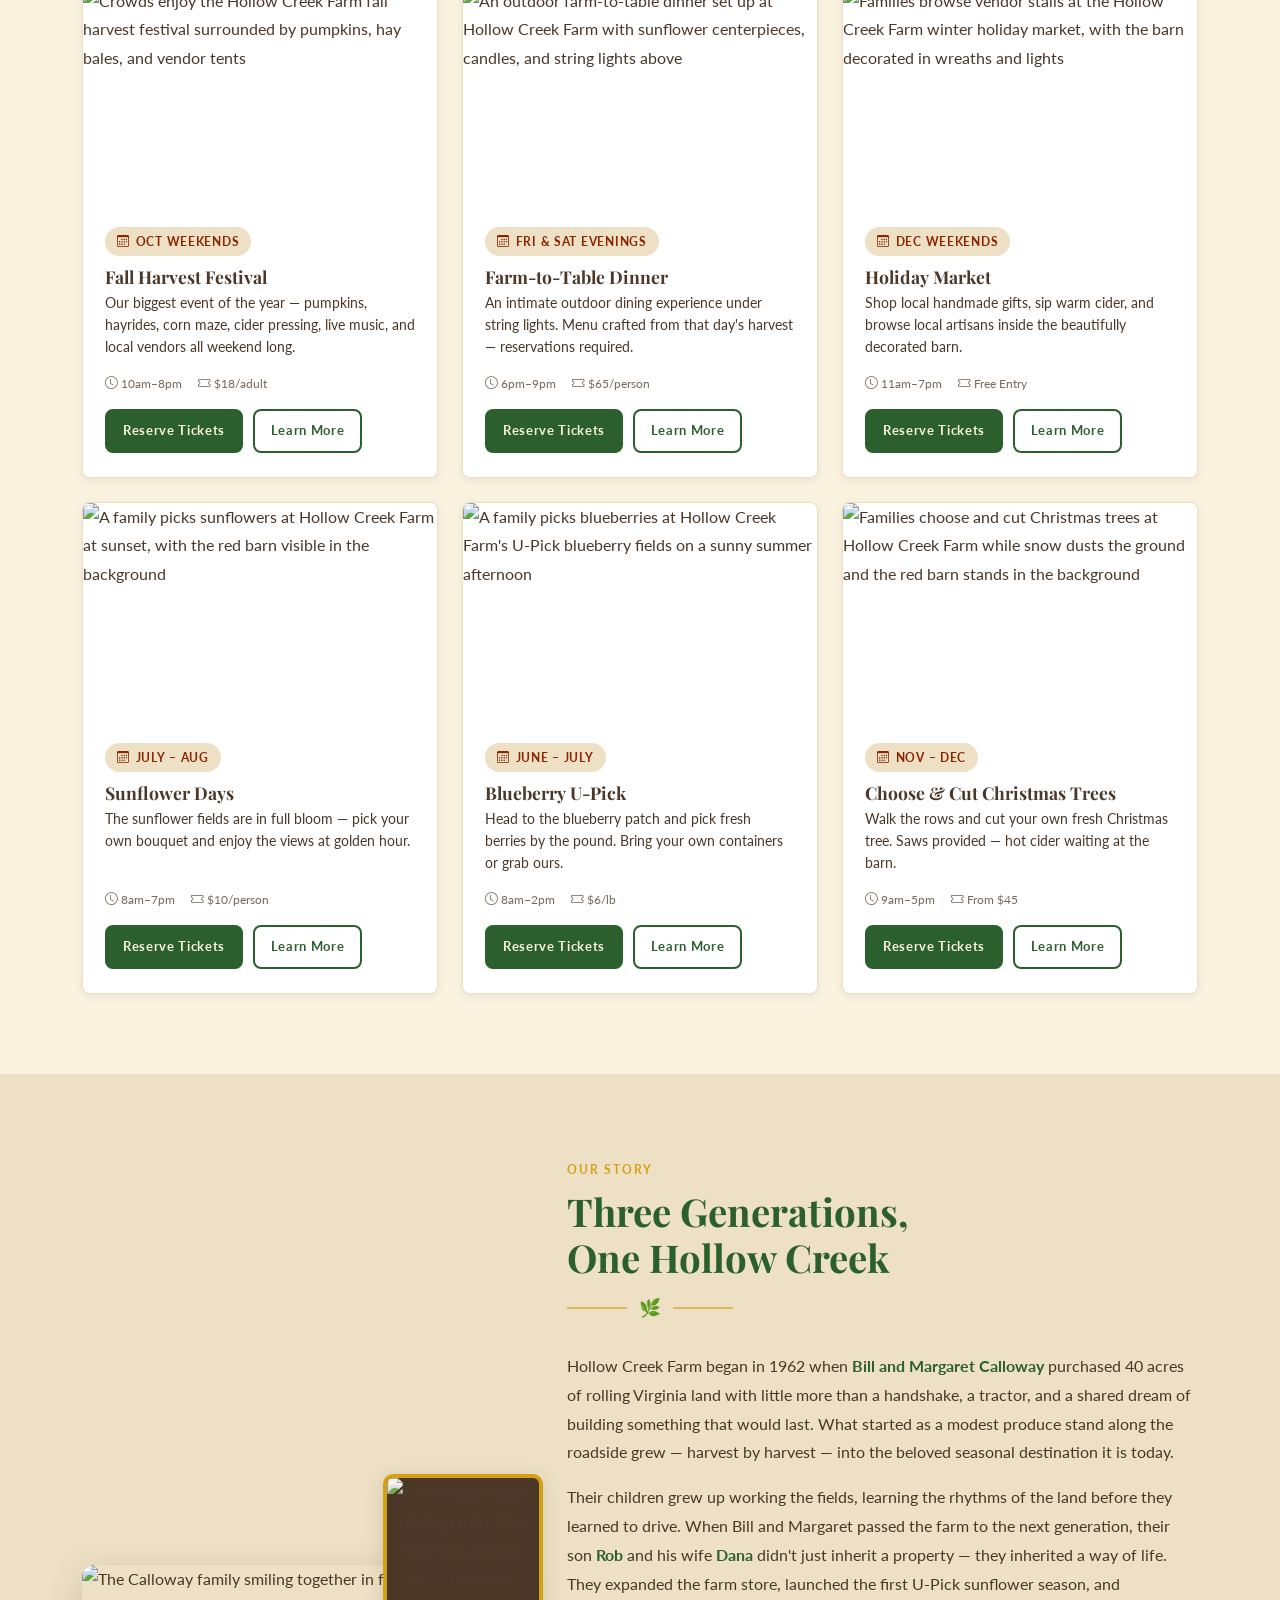
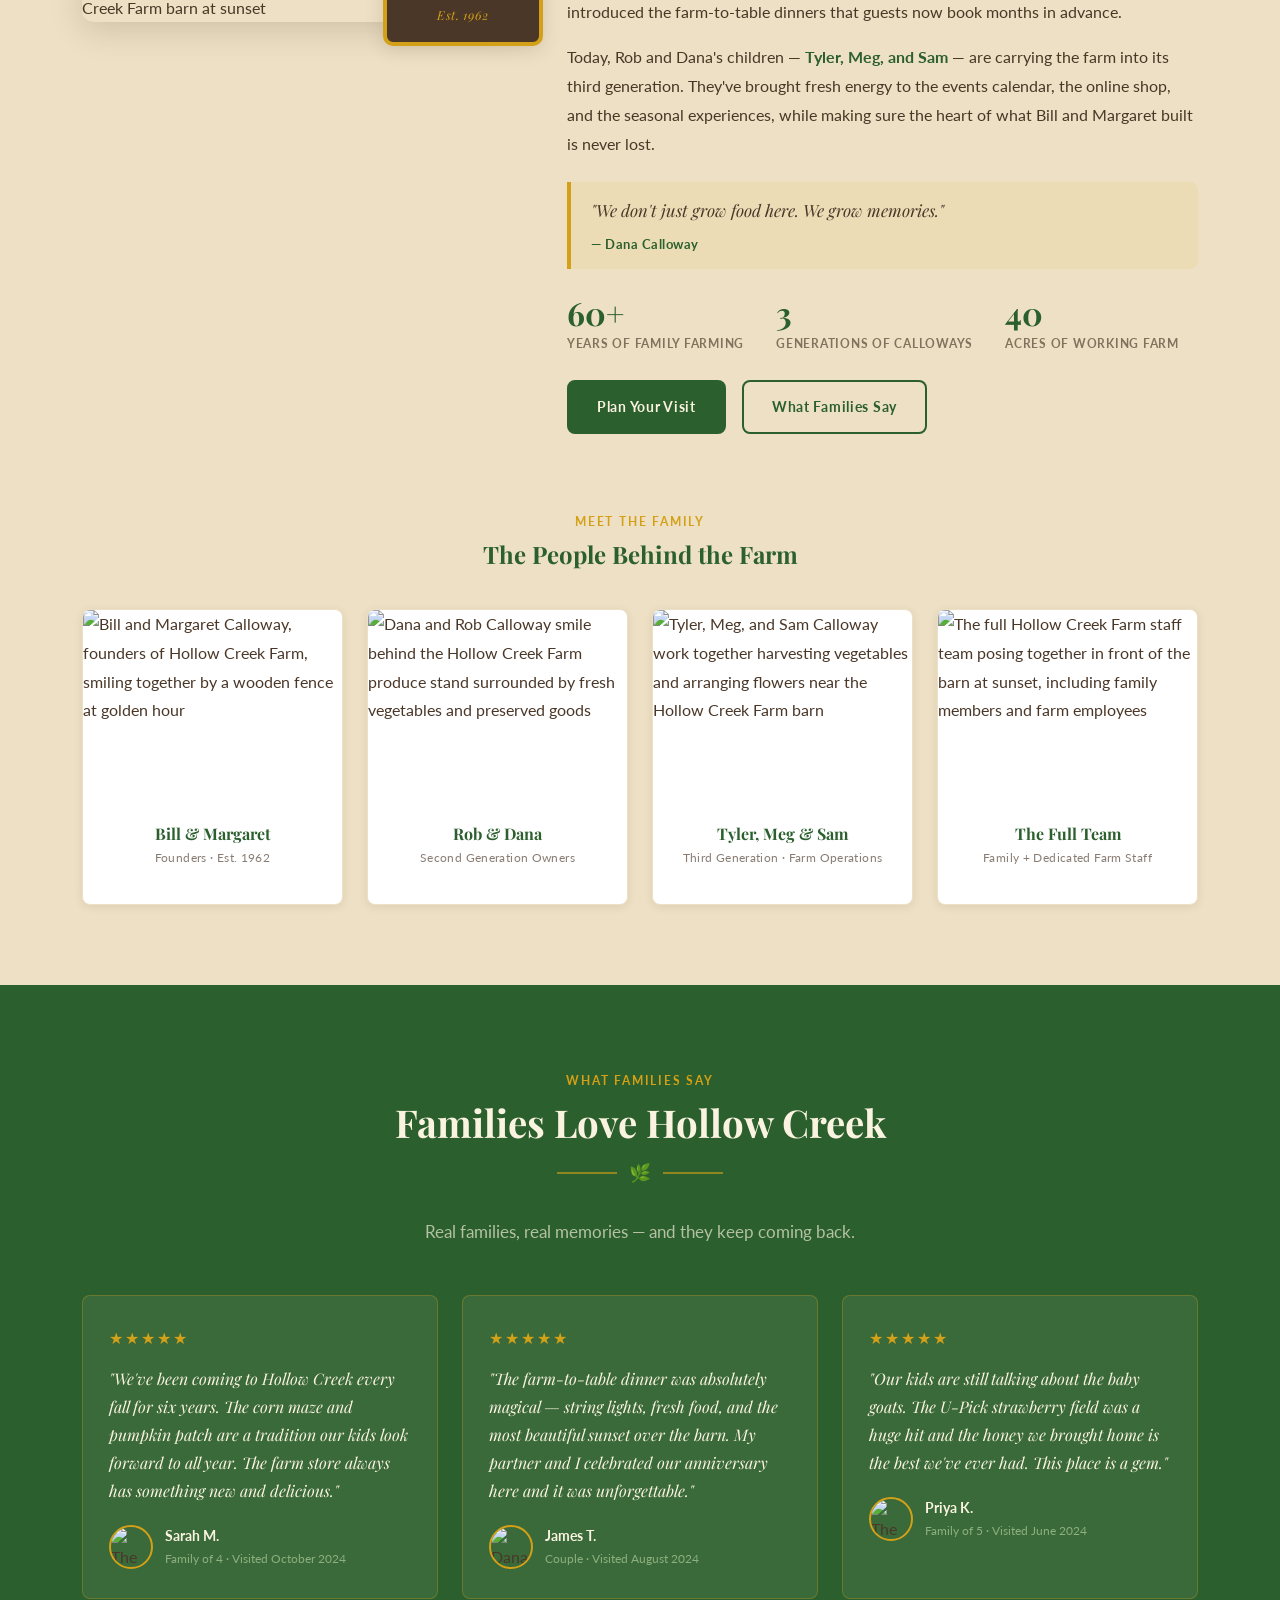
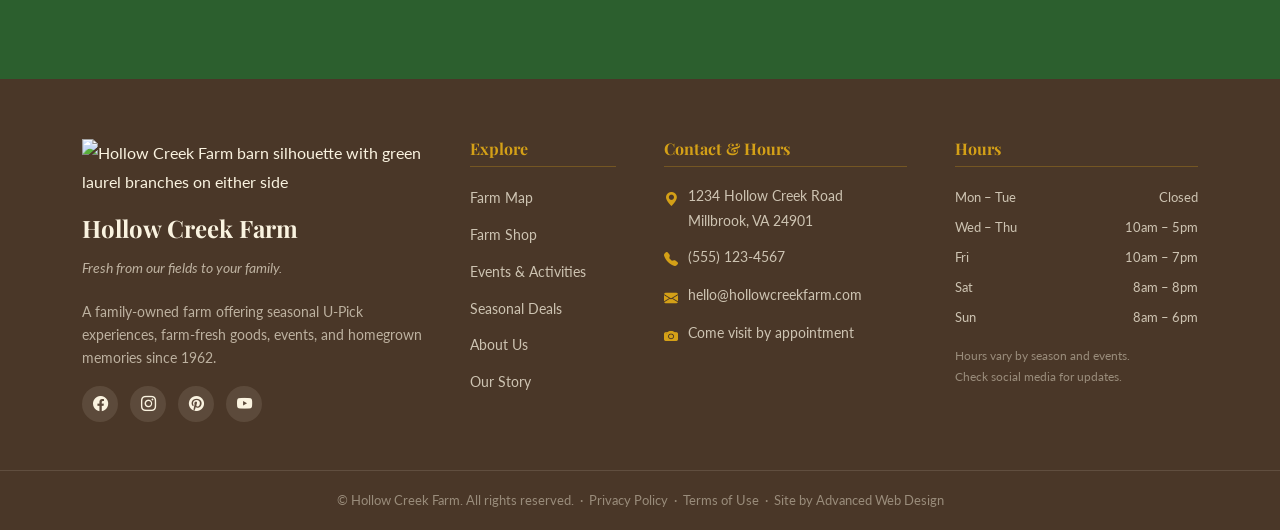
==== commit 727c4368: "final with about me" ====
--- a/index.html
+++ b/index.html
@@ -19,8 +19,6 @@
 
   <!-- Custom Styles -->
   <link rel="stylesheet" href="style.css">
-
-  <link rel="icon" type="image/png" href="/Client Files/Logos/logo-icon-sun-creek.png">
 </head>
 <body>
 
@@ -34,7 +32,7 @@
       <a class="navbar-brand d-flex align-items-center gap-2" href="#hero">
         <!-- Replace src with: Logos/logo-main-full-color.png -->
         <!-- alt: Hollow Creek Farm logo featuring a red barn and sunflower illustration inside a circular badge design -->
-        <img src="/Client Files/Logos/logo-main-full-color.png" alt="Hollow Creek Farm logo featuring a red barn and sunflower illustration inside a circular badge design" class="nav-logo-img">
+        <img src="/Client files/Logos/logo-main-full-color.png" alt="Hollow Creek Farm logo featuring a red barn and sunflower illustration inside a circular badge design" class="nav-logo-img">
         <span class="nav-logo-text">Hollow Creek Farm</span>
       </a>
 
@@ -50,7 +48,7 @@
           <li class="nav-item"><a class="nav-link" href="#map-section" data-section="map-section">Reservations</a></li>
           <li class="nav-item"><a class="nav-link" href="#farm-shop"   data-section="farm-shop">Shop</a></li>
           <li class="nav-item"><a class="nav-link" href="#events"      data-section="events">Events &amp; Activities</a></li>
-          <li class="nav-item"><a class="nav-link" href="#footer"      data-section="footer">About</a></li>
+          <li class="nav-item"><a class="nav-link" href="#about"       data-section="about">About</a></li>
           <li class="nav-item"><a class="nav-link" href="#footer">Contact</a></li>
           <li class="nav-item">
             <a class="nav-link nav-cta" href="cart.html">
@@ -69,7 +67,7 @@
   ====================================================== -->
   <section id="hero">
     <!-- Hero background image -->
-    <img src="/Client Files/Hero Imgs/hero-barn-creek-sunflowers-sunrise.png" alt="Illustrated sunrise view of the Hollow Creek Farm red barn with a winding creek and sunflowers in the foreground" class="hero-bg">
+    <img src="/Client files/Hero Imgs/hero-barn-creek-sunflowers-sunrise.png" alt="Illustrated sunrise view of the Hollow Creek Farm red barn with a winding creek and sunflowers in the foreground" class="hero-bg">
     <div class="hero-overlay"></div>
 
     <div class="container hero-content">
@@ -89,7 +87,7 @@
         <!-- Image col -->
         <div class="col-lg-6 hero-img-col">
           <div class="hero-img-frame" style="position:relative;">
-            <img src="/Client Files/Hero Imgs/hero-sunflower-field-path-to-barn.png" alt="A dirt path leads through rows of sunflowers toward the Hollow Creek Farm barn at golden hour" style="width:100%;height:360px;object-fit:cover;border-radius:8px;">
+            <img src="client files/Hero Imgs/hero-sunflower-field-path-to-barn.png" alt="A dirt path leads through rows of sunflowers toward the Hollow Creek Farm barn at golden hour" style="width:100%;height:360px;object-fit:cover;border-radius:8px;">
             <div class="hero-badge">Est.<br>1962<br>⭐⭐⭐⭐⭐</div>
           </div>
         </div>
@@ -117,7 +115,7 @@
         <!-- Card 1 -->
         <div class="col-sm-6 col-lg-3 fade-up">
           <div class="activity-card">
-            <img src="/Client Files/Events/event-sunflower-upick-family-sunset.png" alt="A family picks sunflowers at Hollow Creek Farm at sunset, with the red barn visible in the background" class="activity-card-img">
+            <img src="/Client files/Events/event-sunflower-upick-family-sunset.png" alt="A family picks sunflowers at Hollow Creek Farm at sunset, with the red barn visible in the background" class="activity-card-img">
             <div class="activity-card-body">
               <span class="activity-tag">U-Pick</span>
               <h3>Sunflower Days</h3>
@@ -133,7 +131,7 @@
         <!-- Card 2 -->
         <div class="col-sm-6 col-lg-3 fade-up">
           <div class="activity-card">
-            <img src="/Client Files/Events/event-pumpkin-patch-father-son-wagon.png" alt="A father and son walk through the Hollow Creek Farm pumpkin patch pulling a red wagon full of orange pumpkins" class="activity-card-img">
+            <img src="/Client files/Events/event-pumpkin-patch-father-son-wagon.png" alt="A father and son walk through the Hollow Creek Farm pumpkin patch pulling a red wagon full of orange pumpkins" class="activity-card-img">
             <div class="activity-card-body">
               <span class="activity-tag">Seasonal</span>
               <h3>Pumpkin Patch</h3>
@@ -149,7 +147,7 @@
         <!-- Card 3 -->
         <div class="col-sm-6 col-lg-3 fade-up">
           <div class="activity-card">
-            <img src="/Client Files/Events/event-hayride-tractor-wagon-sunset.png" alt="Families enjoy a hayride on a wooden wagon pulled by a green tractor at Hollow Creek Farm at sunset" class="activity-card-img">
+            <img src="/Client files/Events/event-hayride-tractor-wagon-sunset.png" alt="Families enjoy a hayride on a wooden wagon pulled by a green tractor at Hollow Creek Farm at sunset" class="activity-card-img">
             <div class="activity-card-body">
               <span class="activity-tag">Ride</span>
               <h3>Hayride</h3>
@@ -165,7 +163,7 @@
         <!-- Card 4 -->
         <div class="col-sm-6 col-lg-3 fade-up">
           <div class="activity-card">
-            <img src="/Client Files/Events/event-corn-maze-entrance-family.png" alt="Two children walk through the wooden arch entrance to the Hollow Creek Farm corn maze surrounded by tall corn stalks" class="activity-card-img">
+            <img src="/Client files/Events/event-corn-maze-entrance-family.png" alt="Two children walk through the wooden arch entrance to the Hollow Creek Farm corn maze surrounded by tall corn stalks" class="activity-card-img">
             <div class="activity-card-body">
               <span class="activity-tag">Adventure</span>
               <h3>Corn Maze</h3>
@@ -181,7 +179,7 @@
         <!-- Card 5 -->
         <div class="col-sm-6 col-lg-3 fade-up">
           <div class="activity-card">
-            <img src="/Client Files/Events/event-baby-animals-goats-chicks-spring.png" alt="Children and a parent feed and pet baby goats and chicks outside the Hollow Creek Farm barn at sunset" class="activity-card-img">
+            <img src="/Client files/Events/event-baby-animals-goats-chicks-spring.png" alt="Children and a parent feed and pet baby goats and chicks outside the Hollow Creek Farm barn at sunset" class="activity-card-img">
             <div class="activity-card-body">
               <span class="activity-tag">Animals</span>
               <h3>Animal Barn</h3>
@@ -197,7 +195,7 @@
         <!-- Card 6 -->
         <div class="col-sm-6 col-lg-3 fade-up">
           <div class="activity-card">
-            <img src="/Client Files/Events/event-strawberry-upick-child-basket.png" alt="A young girl in a straw hat picks fresh strawberries into a basket at Hollow Creek Farm's U-Pick strawberry field" class="activity-card-img">
+            <img src="/Client files/Events/event-strawberry-upick-child-basket.png" alt="A young girl in a straw hat picks fresh strawberries into a basket at Hollow Creek Farm's U-Pick strawberry field" class="activity-card-img">
             <div class="activity-card-body">
               <span class="activity-tag">U-Pick</span>
               <h3>Strawberry Field</h3>
@@ -213,7 +211,7 @@
         <!-- Card 7 -->
         <div class="col-sm-6 col-lg-3 fade-up">
           <div class="activity-card">
-            <img src="/Client Files/Events/event-apple-cider-pressing-family.png" alt="A farmer demonstrates apple cider pressing for two children at Hollow Creek Farm, with baskets of apples and jars of cider nearby" class="activity-card-img">
+            <img src="/Client files/Events/event-apple-cider-pressing-family.png" alt="A farmer demonstrates apple cider pressing for two children at Hollow Creek Farm, with baskets of apples and jars of cider nearby" class="activity-card-img">
             <div class="activity-card-body">
               <span class="activity-tag">Demo</span>
               <h3>Cider Pressing</h3>
@@ -229,7 +227,7 @@
         <!-- Card 8 -->
         <div class="col-sm-6 col-lg-3 fade-up">
           <div class="activity-card">
-            <img src="/Client Files/Events/event-farm-to-table-dinner-string-lights.png" alt="An outdoor farm-to-table dinner set up at Hollow Creek Farm with sunflower centerpieces, candles, and string lights above" class="activity-card-img">
+            <img src="/Client files/Events/event-farm-to-table-dinner-string-lights.png" alt="An outdoor farm-to-table dinner set up at Hollow Creek Farm with sunflower centerpieces, candles, and string lights above" class="activity-card-img">
             <div class="activity-card-body">
               <span class="activity-tag">Dining</span>
               <h3>Farm-to-Table Dinner</h3>
@@ -269,7 +267,7 @@
         <!-- Map embed -->
         <div class="col-lg-8 fade-up">
           <div class="map-container">
-            <iframe src="https://www.google.com/maps/embed?pb=!1m18!1m12!1m3!1d3056.7510681446306!2d-76.1285!3d39.991668!2m3!1f0!2f0!3f0!3m2!1i1024!2i768!4f13.1!3m3!1m2!1s0x89c638526e86a645%3A0xb28dd3f267331d4c!2sCherry%20Crest%20Adventure%20Farm!5e0!3m2!1sen!2sus!4v1781103027698!5m2!1sen!2sus" width="600" height="450" style="border:0;" allowfullscreen="" loading="lazy" referrerpolicy="no-referrer-when-downgrade"></iframe>
+           <iframe src="https://www.google.com/maps/embed?pb=!1m18!1m12!1m3!1d3056.7510681446306!2d-76.1285!3d39.991668!2m3!1f0!2f0!3f0!3m2!1i1024!2i768!4f13.1!3m3!1m2!1s0x89c638526e86a645%3A0xb28dd3f267331d4c!2sCherry%20Crest%20Adventure%20Farm!5e0!3m2!1sen!2sus!4v1781699496002!5m2!1sen!2sus" width="600" height="450" style="border:0;" allowfullscreen="" loading="lazy" referrerpolicy="no-referrer-when-downgrade"></iframe>
             <div class="map-placeholder">
               <i class="bi bi-map" style="font-size:2.5rem;color:var(--color-gold);"></i>
               <p style="font-weight:700;font-size:0.95rem;color:var(--color-forest);margin:0;">Google Maps Embed</p>
@@ -435,7 +433,7 @@
         <!-- Product 1 -->
         <div class="col-6 col-md-4 col-lg-3 product-col fade-up">
           <div class="product-card" data-category="pantry">
-            <img src="/Client Files/productPhotos/product-raw-honey-jar.png" alt="A jar of Hollow Creek Farm raw honey with a golden dripping honey dipper beside it" class="product-card-img">
+            <img src="/Client files/productPhotos/product-raw-honey-jar.png" alt="A jar of Hollow Creek Farm raw honey with a golden dripping honey dipper beside it" class="product-card-img">
             <div class="product-card-body">
               <p class="product-category">Pantry</p>
               <h3>Raw Wildflower Honey</h3>
@@ -451,7 +449,7 @@
         <!-- Product 2 -->
         <div class="col-6 col-md-4 col-lg-3 product-col fade-up">
           <div class="product-card" data-category="pantry">
-            <img src="/Client Files/productPhotos/product-strawberry-preserves-jar.png" alt="A jar of Hollow Creek Farm strawberry preserves next to fresh red strawberries" class="product-card-img">
+            <img src="/Client files/productPhotos/product-strawberry-preserves-jar.png" alt="A jar of Hollow Creek Farm strawberry preserves next to fresh red strawberries" class="product-card-img">
             <div class="product-card-body">
               <p class="product-category">Pantry</p>
               <h3>Strawberry Preserves</h3>
@@ -467,7 +465,7 @@
         <!-- Product 3 -->
         <div class="col-6 col-md-4 col-lg-3 product-col fade-up">
           <div class="product-card" data-category="pantry">
-            <img src="/Client Files/productPhotos/product-blueberry-preserves-jar.png" alt="A jar of Hollow Creek Farm blueberry preserves with fresh blueberries and leaves beside it" class="product-card-img">
+            <img src="/Client files/productPhotos/product-blueberry-preserves-jar.png" alt="A jar of Hollow Creek Farm blueberry preserves with fresh blueberries and leaves beside it" class="product-card-img">
             <div class="product-card-body">
               <p class="product-category">Pantry</p>
               <h3>Blueberry Preserves</h3>
@@ -483,7 +481,7 @@
         <!-- Product 4 -->
         <div class="col-6 col-md-4 col-lg-3 product-col fade-up">
           <div class="product-card" data-category="pantry">
-            <img src="/Client Files/productPhotos/product-fresh-apple-cider-jug.png" alt="A gallon jug of Hollow Creek Farm fresh-pressed apple cider with an apple and apple slice beside it" class="product-card-img">
+            <img src="/Client files/productPhotos/product-fresh-apple-cider-jug.png" alt="A gallon jug of Hollow Creek Farm fresh-pressed apple cider with an apple and apple slice beside it" class="product-card-img">
             <div class="product-card-body">
               <p class="product-category">Pantry</p>
               <h3>Fresh Apple Cider</h3>
@@ -499,7 +497,7 @@
         <!-- Product 5 -->
         <div class="col-6 col-md-4 col-lg-3 product-col fade-up">
           <div class="product-card" data-category="bakery">
-            <img src="/Client Files/productPhotos/product-sourdough-bread-loaf.png" alt="A rustic sourdough bread loaf wrapped with a Hollow Creek Farm paper band reading Farm Fresh and Locally Made" class="product-card-img">
+            <img src="/Client files/productPhotos/product-sourdough-bread-loaf.png" alt="A rustic sourdough bread loaf wrapped with a Hollow Creek Farm paper band reading Farm Fresh and Locally Made" class="product-card-img">
             <div class="product-card-body">
               <p class="product-category">Bakery</p>
               <h3>Sourdough Bread</h3>
@@ -515,7 +513,7 @@
         <!-- Product 6 -->
         <div class="col-6 col-md-4 col-lg-3 product-col fade-up">
           <div class="product-card" data-category="bakery">
-            <img src="/Client Files/productPhotos/product-apple-pie-bakery.png" alt="A golden-crusted apple pie in a foil tin with a Hollow Creek Farm label band reading Made with Farm Fresh Apples" class="product-card-img">
+            <img src="/Client files/productPhotos/product-apple-pie-bakery.png" alt="A golden-crusted apple pie in a foil tin with a Hollow Creek Farm label band reading Made with Farm Fresh Apples" class="product-card-img">
             <div class="product-card-body">
               <p class="product-category">Bakery</p>
               <h3>Apple Pie</h3>
@@ -531,7 +529,7 @@
         <!-- Product 7 -->
         <div class="col-6 col-md-4 col-lg-3 product-col fade-up">
           <div class="product-card" data-category="produce">
-            <img src="/Client Files/productPhotos/product-seasonal-produce-basket.png" alt="A wicker basket filled with seasonal produce including corn, tomatoes, peppers, and cucumbers with a Hollow Creek Farm Seasonal Produce Basket tag" class="product-card-img">
+            <img src="/Client files/productPhotos/product-seasonal-produce-basket.png" alt="A wicker basket filled with seasonal produce including corn, tomatoes, peppers, and cucumbers with a Hollow Creek Farm Seasonal Produce Basket tag" class="product-card-img">
             <div class="product-card-body">
               <p class="product-category">Produce</p>
               <h3>Seasonal Produce Basket</h3>
@@ -547,7 +545,7 @@
         <!-- Product 8 -->
         <div class="col-6 col-md-4 col-lg-3 product-col fade-up">
           <div class="product-card" data-category="dairy">
-            <img src="/Client Files/productPhotos/product-fresh-eggs-dozen-carton.png" alt="A dozen fresh brown eggs in a carton with the Hollow Creek Farm label showing a red barn and sunflowers" class="product-card-img">
+            <img src="/Client files/productPhotos/product-fresh-eggs-dozen-carton.png" alt="A dozen fresh brown eggs in a carton with the Hollow Creek Farm label showing a red barn and sunflowers" class="product-card-img">
             <div class="product-card-body">
               <p class="product-category">Eggs &amp; Dairy</p>
               <h3>Farm-Fresh Eggs</h3>
@@ -601,7 +599,7 @@
         <div class="row g-4">
           <div class="col-md-6 fade-up">
             <div class="deal-card">
-              <img src="/Client Files/productPhotos/scene-spring-baby-goats-strawberry-field.png" alt="Spring at Hollow Creek Farm with baby goats by a fence, a strawberry field in bloom, and flowering trees near the red barn" class="deal-card-img">
+              <img src="/Client files/productPhotos/scene-spring-baby-goats-strawberry-field.png" alt="Spring at Hollow Creek Farm with baby goats by a fence, a strawberry field in bloom, and flowering trees near the red barn" class="deal-card-img">
               <div class="deal-card-body">
                 <span class="deal-badge">Spring Special</span>
                 <h3>Baby Animal Experience + Strawberry U-Pick Bundle</h3>
@@ -612,7 +610,7 @@
           </div>
           <div class="col-md-6 fade-up">
             <div class="deal-card">
-              <img src="/Client Files/productPhotos/product-strawberry-preserves-jar.png" alt="A jar of Hollow Creek Farm strawberry preserves next to fresh red strawberries" class="deal-card-img">
+              <img src="/Client files/productPhotos/product-strawberry-preserves-jar.png" alt="A jar of Hollow Creek Farm strawberry preserves next to fresh red strawberries" class="deal-card-img">
               <div class="deal-card-body">
                 <span class="deal-badge">Limited Stock</span>
                 <h3>Strawberry Preserves 3-Pack</h3>
@@ -629,7 +627,7 @@
         <div class="row g-4">
           <div class="col-md-6 fade-up">
             <div class="deal-card">
-              <img src="/Client Files/productPhotos/scene-summer-sunflowers-berry-baskets.png" alt="A sunflower field leads to the Hollow Creek Farm barn in summer with baskets of fresh strawberries and blueberries in the foreground" class="deal-card-img">
+              <img src="/Client files/productPhotos/scene-summer-sunflowers-berry-baskets.png" alt="A sunflower field leads to the Hollow Creek Farm barn in summer with baskets of fresh strawberries and blueberries in the foreground" class="deal-card-img">
               <div class="deal-card-body">
                 <span class="deal-badge">Summer Deal</span>
                 <h3>Sunflower &amp; Berry U-Pick Combo</h3>
@@ -640,7 +638,7 @@
           </div>
           <div class="col-md-6 fade-up">
             <div class="deal-card">
-              <img src="/Client Files/productPhotos/product-raw-honey-jar.png" alt="A jar of Hollow Creek Farm raw honey with a golden dripping honey dipper beside it" class="deal-card-img">
+              <img src="/Client files/productPhotos/product-raw-honey-jar.png" alt="A jar of Hollow Creek Farm raw honey with a golden dripping honey dipper beside it" class="deal-card-img">
               <div class="deal-card-body">
                 <span class="deal-badge">Fan Favorite</span>
                 <h3>Honey &amp; Cider Gift Set</h3>
@@ -657,7 +655,7 @@
         <div class="row g-4">
           <div class="col-md-6 fade-up">
             <div class="deal-card">
-              <img src="/Client Files/productPhotos/scene-fall-hayride-pumpkins-cornfield.png" alt="A fall harvest scene at Hollow Creek Farm with pumpkins, a hayride, and golden cornfields under autumn foliage" class="deal-card-img">
+              <img src="/Client files/productPhotos/scene-fall-hayride-pumpkins-cornfield.png" alt="A fall harvest scene at Hollow Creek Farm with pumpkins, a hayride, and golden cornfields under autumn foliage" class="deal-card-img">
               <div class="deal-card-body">
                 <span class="deal-badge">Fall Festival Deal</span>
                 <h3>Hayride + Corn Maze + Pumpkin Bundle</h3>
@@ -668,7 +666,7 @@
           </div>
           <div class="col-md-6 fade-up">
             <div class="deal-card">
-              <img src="/Client Files/productPhotos/product-apple-pie-bakery.png" alt="A golden-crusted apple pie in a foil tin with a Hollow Creek Farm label band reading Made with Farm Fresh Apples" class="deal-card-img">
+              <img src="/Client files/productPhotos/product-apple-pie-bakery.png" alt="A golden-crusted apple pie in a foil tin with a Hollow Creek Farm label band reading Made with Farm Fresh Apples" class="deal-card-img">
               <div class="deal-card-body">
                 <span class="deal-badge">Harvest Special</span>
                 <h3>Apple Pie + Cider Jug Combo</h3>
@@ -685,7 +683,7 @@
         <div class="row g-4">
           <div class="col-md-6 fade-up">
             <div class="deal-card">
-              <img src="/Client Files/productPhotos/scene-winter-barn-holiday-lights-snow.png" alt="Hollow Creek Farm in winter with the barn and store decorated in holiday lights, wreaths, and snow-dusted Christmas trees" class="deal-card-img">
+              <img src="/Client files/productPhotos/scene-winter-barn-holiday-lights-snow.png" alt="Hollow Creek Farm in winter with the barn and store decorated in holiday lights, wreaths, and snow-dusted Christmas trees" class="deal-card-img">
               <div class="deal-card-body">
                 <span class="deal-badge">Holiday Market</span>
                 <h3>Holiday Market Entry + Wreath</h3>
@@ -696,7 +694,7 @@
           </div>
           <div class="col-md-6 fade-up">
             <div class="deal-card">
-              <img src="/Client Files/productPhotos/product-raw-honey-jar.png" alt="A jar of Hollow Creek Farm raw honey with a golden dripping honey dipper beside it" class="deal-card-img">
+              <img src="/Client files/productPhotos/product-raw-honey-jar.png" alt="A jar of Hollow Creek Farm raw honey with a golden dripping honey dipper beside it" class="deal-card-img">
               <div class="deal-card-body">
                 <span class="deal-badge">Gift Bundle</span>
                 <h3>Farm Store Holiday Gift Basket</h3>
@@ -734,7 +732,7 @@
         <!-- Event 1 -->
         <div class="col-md-6 col-lg-4 fade-up">
           <div class="event-card">
-            <img src="/Client Files/Events/event-fall-harvest-festival-crowds.png" alt="Crowds enjoy the Hollow Creek Farm fall harvest festival surrounded by pumpkins, hay bales, and vendor tents" class="event-card-img">
+            <img src="/Client files/Events/event-fall-harvest-festival-crowds.png" alt="Crowds enjoy the Hollow Creek Farm fall harvest festival surrounded by pumpkins, hay bales, and vendor tents" class="event-card-img">
             <div class="event-card-body">
               <span class="event-date-badge"><i class="bi bi-calendar3"></i> Oct Weekends</span>
               <h3>Fall Harvest Festival</h3>
@@ -754,7 +752,7 @@
         <!-- Event 2 -->
         <div class="col-md-6 col-lg-4 fade-up">
           <div class="event-card">
-            <img src="/Client Files/Events/event-farm-to-table-dinner-string-lights.png" alt="An outdoor farm-to-table dinner set up at Hollow Creek Farm with sunflower centerpieces, candles, and string lights above" class="event-card-img">
+            <img src="/Client files/Events/event-farm-to-table-dinner-string-lights.png" alt="An outdoor farm-to-table dinner set up at Hollow Creek Farm with sunflower centerpieces, candles, and string lights above" class="event-card-img">
             <div class="event-card-body">
               <span class="event-date-badge"><i class="bi bi-calendar3"></i> Fri &amp; Sat Evenings</span>
               <h3>Farm-to-Table Dinner</h3>
@@ -774,7 +772,7 @@
         <!-- Event 3 -->
         <div class="col-md-6 col-lg-4 fade-up">
           <div class="event-card">
-            <img src="/Client Files/Events/event-holiday-market-barn-lights-winter.png" alt="Families browse vendor stalls at the Hollow Creek Farm winter holiday market, with the barn decorated in wreaths and lights" class="event-card-img">
+            <img src="/Client files/Events/event-holiday-market-barn-lights-winter.png" alt="Families browse vendor stalls at the Hollow Creek Farm winter holiday market, with the barn decorated in wreaths and lights" class="event-card-img">
             <div class="event-card-body">
               <span class="event-date-badge"><i class="bi bi-calendar3"></i> Dec Weekends</span>
               <h3>Holiday Market</h3>
@@ -794,7 +792,7 @@
         <!-- Event 4 -->
         <div class="col-md-6 col-lg-4 fade-up">
           <div class="event-card">
-            <img src="/Client Files/Events/event-sunflower-upick-family-sunset.png" alt="A family picks sunflowers at Hollow Creek Farm at sunset, with the red barn visible in the background" class="event-card-img">
+            <img src="/Client files/Events/event-sunflower-upick-family-sunset.png" alt="A family picks sunflowers at Hollow Creek Farm at sunset, with the red barn visible in the background" class="event-card-img">
             <div class="event-card-body">
               <span class="event-date-badge"><i class="bi bi-calendar3"></i> July – Aug</span>
               <h3>Sunflower Days</h3>
@@ -814,7 +812,7 @@
         <!-- Event 5 -->
         <div class="col-md-6 col-lg-4 fade-up">
           <div class="event-card">
-            <img src="/Client Files/Events/event-blueberry-upick-family-summer.png" alt="A family picks blueberries at Hollow Creek Farm's U-Pick blueberry fields on a sunny summer afternoon" class="event-card-img">
+            <img src="/Client files/Events/event-blueberry-upick-family-summer.png" alt="A family picks blueberries at Hollow Creek Farm's U-Pick blueberry fields on a sunny summer afternoon" class="event-card-img">
             <div class="event-card-body">
               <span class="event-date-badge"><i class="bi bi-calendar3"></i> June – July</span>
               <h3>Blueberry U-Pick</h3>
@@ -834,7 +832,7 @@
         <!-- Event 6 -->
         <div class="col-md-6 col-lg-4 fade-up">
           <div class="event-card">
-            <img src="/Client Files/Events/event-christmas-tree-farm-choose-cut.png" alt="Families choose and cut Christmas trees at Hollow Creek Farm while snow dusts the ground and the red barn stands in the background" class="event-card-img">
+            <img src="/Client files/Events/event-christmas-tree-farm-choose-cut.png" alt="Families choose and cut Christmas trees at Hollow Creek Farm while snow dusts the ground and the red barn stands in the background" class="event-card-img">
             <div class="event-card-body">
               <span class="event-date-badge"><i class="bi bi-calendar3"></i> Nov – Dec</span>
               <h3>Choose &amp; Cut Christmas Trees</h3>
@@ -859,6 +857,136 @@
   <!-- =====================================================
        TESTIMONIALS
   ====================================================== -->
+
+
+  <!-- =====================================================
+       ABOUT / OUR STORY
+  ====================================================== -->
+  <section id="about" class="section-pad bg-parchment">
+    <div class="container">
+
+      <div class="row g-5 align-items-center">
+
+        <!-- Visual column -->
+        <div class="col-lg-5 fade-up">
+          <div class="about-img-stack">
+            <img
+              src="/Client files/Staff  Family Portrait Style Graphics/family-calloway-full-group-barn.png"
+              alt="The Calloway family smiling together in front of the Hollow Creek Farm barn at sunset"
+              class="about-img-main">
+            <div class="about-img-inset">
+              <img
+                src="/Client files/Staff  Family Portrait Style Graphics/family-founders-vintage-sepia-1962.png"
+                alt="A vintage sepia photograph of the original Calloway farm founders standing in front of the barn and farm stand, circa 1962"
+                class="about-img-vintage">
+              <p class="about-img-caption">Est. 1962</p>
+            </div>
+          </div>
+        </div>
+
+        <!-- Text column -->
+        <div class="col-lg-7 fade-up">
+          <span class="section-label">Our Story</span>
+          <h2>Three Generations,<br>One Hollow Creek</h2>
+          <div class="divider-leaf" style="justify-content:flex-start;margin-left:0;"><span>🌿</span></div>
+
+          <p>Hollow Creek Farm began in 1962 when <strong>Bill and Margaret Calloway</strong> purchased 40 acres of rolling Virginia land with little more than a handshake, a tractor, and a shared dream of building something that would last. What started as a modest produce stand along the roadside grew — harvest by harvest — into the beloved seasonal destination it is today.</p>
+
+          <p>Their children grew up working the fields, learning the rhythms of the land before they learned to drive. When Bill and Margaret passed the farm to the next generation, their son <strong>Rob</strong> and his wife <strong>Dana</strong> didn't just inherit a property — they inherited a way of life. They expanded the farm store, launched the first U-Pick sunflower season, and introduced the farm-to-table dinners that guests now book months in advance.</p>
+
+          <p>Today, Rob and Dana's children — <strong>Tyler, Meg, and Sam</strong> — are carrying the farm into its third generation. They've brought fresh energy to the events calendar, the online shop, and the seasonal experiences, while making sure the heart of what Bill and Margaret built is never lost.</p>
+
+          <blockquote class="about-quote">
+            "We don't just grow food here. We grow memories."
+            <cite>— Dana Calloway</cite>
+          </blockquote>
+
+          <div class="about-stats">
+            <div class="about-stat">
+              <span class="about-stat-num">60+</span>
+              <span class="about-stat-label">Years of Family Farming</span>
+            </div>
+            <div class="about-stat">
+              <span class="about-stat-num">3</span>
+              <span class="about-stat-label">Generations of Calloways</span>
+            </div>
+            <div class="about-stat">
+              <span class="about-stat-num">40</span>
+              <span class="about-stat-label">Acres of Working Farm</span>
+            </div>
+          </div>
+
+          <div class="d-flex gap-3 flex-wrap mt-4">
+            <a href="reservations.html" class="btn-primary">Plan Your Visit</a>
+            <a href="#testimonials" class="btn-outline">What Families Say</a>
+          </div>
+        </div>
+
+      </div>
+
+      <!-- Team row -->
+      <div class="row g-4 mt-5">
+        <div class="col-12 text-center mb-2 fade-up">
+          <span class="section-label">Meet the Family</span>
+          <h3 style="color:var(--color-forest);font-family:var(--font-display);font-size:1.5rem;">The People Behind the Farm</h3>
+        </div>
+
+        <div class="col-sm-6 col-lg-3 fade-up">
+          <div class="team-card">
+            <img src="/Client files/Staff  Family Portrait Style Graphics/family-bill-margaret-founders-fence.png"
+                 alt="Bill and Margaret Calloway, founders of Hollow Creek Farm, smiling together by a wooden fence at golden hour"
+                 class="team-card-img">
+            <div class="team-card-body">
+              <h4>Bill &amp; Margaret</h4>
+              <p>Founders · Est. 1962</p>
+            </div>
+          </div>
+        </div>
+
+        <div class="col-sm-6 col-lg-3 fade-up">
+          <div class="team-card">
+            <img src="/Client files/Staff  Family Portrait Style Graphics/staff-dana-rob-farm-stand.png"
+                 alt="Dana and Rob Calloway smile behind the Hollow Creek Farm produce stand surrounded by fresh vegetables and preserved goods"
+                 class="team-card-img">
+            <div class="team-card-body">
+              <h4>Rob &amp; Dana</h4>
+              <p>Second Generation Owners</p>
+            </div>
+          </div>
+        </div>
+
+        <div class="col-sm-6 col-lg-3 fade-up">
+          <div class="team-card">
+            <img src="/Client files/Staff  Family Portrait Style Graphics/staff-tyler-meg-sam-harvesting.png"
+                 alt="Tyler, Meg, and Sam Calloway work together harvesting vegetables and arranging flowers near the Hollow Creek Farm barn"
+                 class="team-card-img">
+            <div class="team-card-body">
+              <h4>Tyler, Meg &amp; Sam</h4>
+              <p>Third Generation · Farm Operations</p>
+            </div>
+          </div>
+        </div>
+
+        <div class="col-sm-6 col-lg-3 fade-up">
+          <div class="team-card">
+            <img src="/Client files/Staff  Family Portrait Style Graphics/staff-full-team-barn-exterior.png"
+                 alt="The full Hollow Creek Farm staff team posing together in front of the barn at sunset, including family members and farm employees"
+                 class="team-card-img">
+            <div class="team-card-body">
+              <h4>The Full Team</h4>
+              <p>Family + Dedicated Farm Staff</p>
+            </div>
+          </div>
+        </div>
+
+      </div>
+    </div>
+  </section>
+
+
+  <!-- ======================================================
+       TESTIMONIALS
+  ====================================================== -->
   <section id="testimonials" class="section-pad bg-forest">
     <div class="container">
 
@@ -876,7 +1004,7 @@
             <div class="testimonial-stars">★★★★★</div>
             <blockquote>"We've been coming to Hollow Creek every fall for six years. The corn maze and pumpkin patch are a tradition our kids look forward to all year. The farm store always has something new and delicious."</blockquote>
             <div class="testimonial-author">
-              <img src="/Client Files/Staff  Family Portrait Style Graphics/family-calloway-full-group-barn.png" alt="The Calloway family smiling together in front of the Hollow Creek Farm barn at sunset" class="testimonial-avatar">
+              <img src="/Client files/Staff  Family Portrait Style Graphics/family-calloway-full-group-barn.png" alt="The Calloway family smiling together in front of the Hollow Creek Farm barn at sunset" class="testimonial-avatar">
               <div class="testimonial-author-info">
                 <p class="name">Sarah M.</p>
                 <p class="meta">Family of 4 · Visited October 2024</p>
@@ -890,7 +1018,7 @@
             <div class="testimonial-stars">★★★★★</div>
             <blockquote>"The farm-to-table dinner was absolutely magical — string lights, fresh food, and the most beautiful sunset over the barn. My partner and I celebrated our anniversary here and it was unforgettable."</blockquote>
             <div class="testimonial-author">
-              <img src="/Client Files/Staff  Family Portrait Style Graphics/staff-dana-rob-farm-stand.png" alt="Dana and Rob Calloway smile behind the Hollow Creek Farm produce stand surrounded by fresh vegetables and preserved goods" class="testimonial-avatar">
+              <img src="/Client files/Staff  Family Portrait Style Graphics/staff-dana-rob-farm-stand.png" alt="Dana and Rob Calloway smile behind the Hollow Creek Farm produce stand surrounded by fresh vegetables and preserved goods" class="testimonial-avatar">
               <div class="testimonial-author-info">
                 <p class="name">James T.</p>
                 <p class="meta">Couple · Visited August 2024</p>
@@ -904,7 +1032,7 @@
             <div class="testimonial-stars">★★★★★</div>
             <blockquote>"Our kids are still talking about the baby goats. The U-Pick strawberry field was a huge hit and the honey we brought home is the best we've ever had. This place is a gem."</blockquote>
             <div class="testimonial-author">
-              <img src="/Client Files/Staff  Family Portrait Style Graphics/family-calloway-with-baby-animals-spring.png" alt="The Calloway family sits in the spring grass feeding baby goats and holding chicks near the blooming Hollow Creek Farm" class="testimonial-avatar">
+              <img src="/Client files/Staff  Family Portrait Style Graphics/family-calloway-with-baby-animals-spring.png" alt="The Calloway family sits in the spring grass feeding baby goats and holding chicks near the blooming Hollow Creek Farm" class="testimonial-avatar">
               <div class="testimonial-author-info">
                 <p class="name">Priya K.</p>
                 <p class="meta">Family of 5 · Visited June 2024</p>
@@ -927,7 +1055,7 @@
 
         <!-- Brand col -->
         <div class="col-lg-4 col-md-6">
-          <img src="/Client Files/Logos/logo-barn-laurel-mark.png" alt="Hollow Creek Farm barn silhouette with green laurel branches on either side" class="footer-logo-img">
+          <img src="/Client files/Logos/logo-barn-laurel-mark.png" alt="Hollow Creek Farm barn silhouette with green laurel branches on either side" class="footer-logo-img">
           <p class="footer-logo-text">Hollow Creek Farm</p>
           <p class="footer-tagline"><em>Fresh from our fields to your family.</em></p>
           <p style="font-size:0.85rem;color:rgba(250,243,224,0.65);line-height:1.7;">A family-owned farm offering seasonal U-Pick experiences, farm-fresh goods, events, and homegrown memories since 1962.</p>
@@ -1012,4 +1140,4 @@
   <script src="script.js"></script>
 
 </body>
-</html>
+</html>
--- a/style.css
+++ b/style.css
@@ -1,3 +1,9 @@
+/* =========================================================
+   HOLLOW CREEK FARM — Main Stylesheet
+   ========================================================= */
+
+/* Google Fonts loaded in HTML <head> */
+
 /* =========================================================
    HOLLOW CREEK FARM — Main Stylesheet
    ========================================================= */
@@ -1370,4 +1376,1561 @@
     .hero-badge {
         display: none;
     }
+}
+
+
+/* ==========================================================
+   ABOUT / OUR STORY SECTION
+   ========================================================== */
+
+/* Image stack */
+.about-img-stack {
+    position: relative;
+    display: inline-block;
+    width: 100%;
+}
+
+.about-img-main {
+    width: 100%;
+    border-radius: 12px;
+    box-shadow: var(--shadow-lg);
+    display: block;
+    object-fit: cover;
+    max-height: 480px;
+}
+
+.about-img-inset {
+    position: absolute;
+    bottom: -24px;
+    right: -24px;
+    width: 160px;
+    background: var(--color-earth);
+    border-radius: 10px;
+    border: 4px solid var(--color-gold);
+    box-shadow: var(--shadow-md);
+    overflow: hidden;
+    text-align: center;
+}
+
+.about-img-vintage {
+    width: 100%;
+    display: block;
+    object-fit: cover;
+    height: 120px;
+    filter: sepia(0.3);
+}
+
+.about-img-caption {
+    font-family: var(--font-display);
+    font-style: italic;
+    font-size: 0.78rem;
+    color: var(--color-gold);
+    margin: 6px 0;
+    letter-spacing: 0.05em;
+}
+
+/* Story text */
+#about p {
+    margin-bottom: 1rem;
+}
+
+#about p strong {
+    color: var(--color-forest);
+}
+
+.about-quote {
+    border-left: 4px solid var(--color-gold);
+    padding: 14px 20px;
+    margin: 24px 0;
+    background: rgba(212, 160, 23, 0.08);
+    border-radius: 0 var(--radius) var(--radius) 0;
+    font-family: var(--font-display);
+    font-style: italic;
+    font-size: 1.05rem;
+    color: var(--color-earth);
+    line-height: 1.7;
+}
+
+.about-quote cite {
+    display: block;
+    font-style: normal;
+    font-family: var(--font-body);
+    font-size: 0.82rem;
+    font-weight: 700;
+    color: var(--color-forest);
+    margin-top: 8px;
+    letter-spacing: 0.04em;
+}
+
+/* Stats row */
+.about-stats {
+    display: flex;
+    gap: 32px;
+    flex-wrap: wrap;
+    margin-top: 28px;
+}
+
+.about-stat {
+    display: flex;
+    flex-direction: column;
+}
+
+.about-stat-num {
+    font-family: var(--font-display);
+    font-size: 2rem;
+    font-weight: 700;
+    color: var(--color-forest);
+    line-height: 1;
+}
+
+.about-stat-label {
+    font-family: var(--font-body);
+    font-size: 0.78rem;
+    font-weight: 700;
+    letter-spacing: 0.06em;
+    text-transform: uppercase;
+    color: var(--color-earth);
+    opacity: 0.65;
+    margin-top: 4px;
+}
+
+/* Team cards */
+.team-card {
+    background: #fff;
+    border-radius: var(--radius);
+    overflow: hidden;
+    border: 1px solid var(--color-parchment);
+    box-shadow: var(--shadow-sm);
+    transition: transform var(--transition), box-shadow var(--transition);
+    height: 100%;
+}
+
+.team-card:hover {
+    transform: translateY(-4px);
+    box-shadow: var(--shadow-md);
+}
+
+.team-card-img {
+    width: 100%;
+    height: 200px;
+    object-fit: cover;
+    object-position: top;
+    display: block;
+}
+
+.team-card-body {
+    padding: 14px 16px 18px;
+    text-align: center;
+}
+
+.team-card-body h4 {
+    font-size: 1rem;
+    margin-bottom: 4px;
+    color: var(--color-forest);
+}
+
+.team-card-body p {
+    font-size: 0.78rem;
+    color: var(--color-earth);
+    opacity: 0.65;
+    margin: 0;
+    letter-spacing: 0.03em;
+}
+
+/* Responsive */
+@media (max-width: 991.98px) {
+    .about-img-inset {
+        right: -10px;
+        bottom: -10px;
+        width: 130px;
+    }
+
+    .about-img-stack {
+        margin-bottom: 24px;
+    }
+}
+
+@media (max-width: 575.98px) {
+    .about-img-inset {
+        display: none;
+    }
+
+    .about-stats {
+        gap: 20px;
+    }
+
+    .about-stat-num {
+        font-size: 1.6rem;
+    }
+}
+
+
+
+
+:root {
+    --color-forest: #2C5F2E;
+    --color-gold: #D4A017;
+    --color-barn-red: #8B2500;
+    --color-cream: #FAF3E0;
+    --color-parchment: #EDE0C4;
+    --color-earth: #4A3728;
+    --color-meadow: #5A7A3A;
+    --color-sage: #8FAF7E;
+
+    --font-display: 'Playfair Display', Georgia, serif;
+    --font-body: 'Lato', Arial, sans-serif;
+
+    --shadow-sm: 0 2px 8px rgba(74, 55, 40, 0.10);
+    --shadow-md: 0 4px 18px rgba(74, 55, 40, 0.15);
+    --shadow-lg: 0 8px 32px rgba(74, 55, 40, 0.18);
+    --radius: 8px;
+    --transition: 0.25s ease;
+}
+
+/* ---- Reset & Base ---- */
+*,
+*::before,
+*::after {
+    box-sizing: border-box;
+    margin: 0;
+    padding: 0;
+}
+
+html {
+    scroll-behavior: smooth;
+}
+
+body {
+    font-family: var(--font-body);
+    font-size: 1rem;
+    line-height: 1.8;
+    color: var(--color-earth);
+    background: var(--color-cream);
+}
+
+h1 {
+    font-family: var(--font-display);
+    font-size: clamp(2rem, 5vw, 3.5rem);
+    font-weight: 700;
+    color: var(--color-forest);
+    line-height: 1.15;
+}
+
+h2 {
+    font-family: var(--font-display);
+    font-size: clamp(1.6rem, 3vw, 2.4rem);
+    font-weight: 700;
+    color: var(--color-forest);
+    line-height: 1.2;
+}
+
+h3 {
+    font-family: var(--font-display);
+    font-size: 1.25rem;
+    font-weight: 700;
+    color: var(--color-earth);
+}
+
+h4 {
+    font-family: var(--font-display);
+    font-size: 1.05rem;
+    font-weight: 700;
+    color: var(--color-earth);
+}
+
+p {
+    font-family: var(--font-body);
+    font-size: 1rem;
+    line-height: 1.8;
+    color: var(--color-earth);
+}
+
+a {
+    color: var(--color-forest);
+    text-decoration: none;
+    transition: color var(--transition);
+}
+
+a:hover {
+    color: var(--color-meadow);
+}
+
+img {
+    max-width: 100%;
+    height: auto;
+    display: block;
+}
+
+/* ---- Utility ---- */
+.section-pad {
+    padding: 80px 0;
+}
+
+.section-pad-sm {
+    padding: 52px 0;
+}
+
+.bg-cream {
+    background: var(--color-cream);
+}
+
+.bg-parchment {
+    background: var(--color-parchment);
+}
+
+.bg-forest {
+    background: var(--color-forest);
+}
+
+.bg-earth {
+    background: var(--color-earth);
+}
+
+.section-label {
+    display: inline-block;
+    font-family: var(--font-body);
+    font-size: 0.75rem;
+    font-weight: 700;
+    letter-spacing: 0.15em;
+    text-transform: uppercase;
+    color: var(--color-gold);
+    margin-bottom: 0.5rem;
+}
+
+.section-intro {
+    font-size: 1.05rem;
+    color: var(--color-earth);
+    max-width: 560px;
+    margin: 0 auto;
+    opacity: 0.85;
+}
+
+.divider-leaf {
+    display: flex;
+    align-items: center;
+    justify-content: center;
+    gap: 12px;
+    margin: 12px 0 28px;
+}
+
+.divider-leaf::before,
+.divider-leaf::after {
+    content: '';
+    display: block;
+    width: 60px;
+    height: 2px;
+    background: var(--color-gold);
+    opacity: 0.6;
+}
+
+.divider-leaf span {
+    color: var(--color-gold);
+    font-size: 1.1rem;
+}
+
+/* ---- Buttons ---- */
+.btn-primary {
+    display: inline-block;
+    background: var(--color-forest);
+    color: var(--color-cream);
+    font-family: var(--font-body);
+    font-weight: 700;
+    font-size: 0.9rem;
+    letter-spacing: 0.05em;
+    padding: 12px 28px;
+    border-radius: var(--radius);
+    border: 2px solid var(--color-forest);
+    transition: background var(--transition), color var(--transition), transform var(--transition);
+    cursor: pointer;
+}
+
+.btn-primary:hover {
+    background: var(--color-meadow);
+    border-color: var(--color-meadow);
+    color: var(--color-cream);
+    transform: translateY(-2px);
+}
+
+.btn-outline {
+    display: inline-block;
+    background: transparent;
+    color: var(--color-forest);
+    font-family: var(--font-body);
+    font-weight: 700;
+    font-size: 0.9rem;
+    letter-spacing: 0.05em;
+    padding: 12px 28px;
+    border-radius: var(--radius);
+    border: 2px solid var(--color-forest);
+    transition: background var(--transition), color var(--transition), transform var(--transition);
+    cursor: pointer;
+}
+
+.btn-outline:hover {
+    background: var(--color-forest);
+    color: var(--color-cream);
+    transform: translateY(-2px);
+}
+
+.btn-gold {
+    display: inline-block;
+    background: var(--color-gold);
+    color: var(--color-earth);
+    font-family: var(--font-body);
+    font-weight: 700;
+    font-size: 0.9rem;
+    letter-spacing: 0.05em;
+    padding: 12px 28px;
+    border-radius: var(--radius);
+    border: 2px solid var(--color-gold);
+    transition: background var(--transition), color var(--transition), transform var(--transition);
+    cursor: pointer;
+}
+
+.btn-gold:hover {
+    background: #b8880f;
+    border-color: #b8880f;
+    color: var(--color-cream);
+    transform: translateY(-2px);
+}
+
+.btn-red {
+    display: inline-block;
+    background: var(--color-barn-red);
+    color: var(--color-cream);
+    font-family: var(--font-body);
+    font-weight: 700;
+    font-size: 0.9rem;
+    letter-spacing: 0.05em;
+    padding: 12px 28px;
+    border-radius: var(--radius);
+    border: 2px solid var(--color-barn-red);
+    transition: background var(--transition), color var(--transition), transform var(--transition);
+    cursor: pointer;
+}
+
+.btn-red:hover {
+    background: #6a1c00;
+    border-color: #6a1c00;
+    transform: translateY(-2px);
+}
+
+/* ---- Image Placeholder ---- */
+.img-placeholder {
+    background: var(--color-parchment);
+    border: 2px dashed var(--color-gold);
+    border-radius: var(--radius);
+    display: flex;
+    flex-direction: column;
+    align-items: center;
+    justify-content: center;
+    color: var(--color-earth);
+    font-family: var(--font-body);
+    font-size: 0.8rem;
+    opacity: 0.7;
+    gap: 8px;
+    text-align: center;
+    padding: 16px;
+}
+
+.img-placeholder .ph-icon {
+    font-size: 2rem;
+    opacity: 0.5;
+}
+
+.img-placeholder .ph-label {
+    font-weight: 700;
+    font-size: 0.75rem;
+    letter-spacing: 0.05em;
+}
+
+.img-placeholder .ph-file {
+    font-size: 0.7rem;
+    opacity: 0.7;
+    word-break: break-all;
+}
+
+
+/* ==========================================================
+   NAVIGATION
+   ========================================================== */
+#main-nav {
+    position: sticky;
+    top: 0;
+    z-index: 1000;
+    background: var(--color-forest);
+    box-shadow: 0 2px 12px rgba(0, 0, 0, 0.18);
+}
+
+#main-nav .navbar {
+    padding: 0;
+    min-height: 64px;
+}
+
+.nav-logo-img {
+    height: 44px;
+    width: auto;
+}
+
+.nav-logo-text {
+    font-family: var(--font-display);
+    font-size: 1.2rem;
+    font-weight: 700;
+    color: var(--color-cream) !important;
+    letter-spacing: 0.01em;
+}
+
+#main-nav .navbar-nav .nav-link {
+    font-family: var(--font-body);
+    font-size: 0.88rem;
+    font-weight: 700;
+    letter-spacing: 0.04em;
+    color: rgba(250, 243, 224, 0.85) !important;
+    padding: 0.5rem 0.85rem;
+    transition: color var(--transition);
+}
+
+#main-nav .navbar-nav .nav-link:hover,
+#main-nav .navbar-nav .nav-link.active {
+    color: var(--color-gold) !important;
+}
+
+#main-nav .navbar-toggler {
+    border-color: var(--color-gold);
+}
+
+#main-nav .navbar-toggler-icon {
+    background-image: url("data:image/svg+xml,%3csvg xmlns='http://www.w3.org/2000/svg' viewBox='0 0 30 30'%3e%3cpath stroke='%23D4A017' stroke-linecap='round' stroke-miterlimit='10' stroke-width='2' d='M4 7h22M4 15h22M4 23h22'/%3e%3c/svg%3e");
+}
+
+.nav-cta {
+    background: var(--color-gold);
+    color: var(--color-earth) !important;
+    border-radius: var(--radius);
+    padding: 8px 18px !important;
+    margin-left: 8px;
+    font-weight: 700 !important;
+    transition: background var(--transition) !important;
+}
+
+.nav-cta:hover {
+    background: #b8880f !important;
+    color: var(--color-cream) !important;
+}
+
+
+/* ==========================================================
+   HERO SECTION
+   ========================================================== */
+#hero {
+    position: relative;
+    min-height: 88vh;
+    display: flex;
+    align-items: center;
+    overflow: hidden;
+    background: var(--color-earth);
+}
+
+.hero-bg {
+    position: absolute;
+    inset: 0;
+    object-fit: cover;
+    width: 100%;
+    height: 100%;
+    opacity: 0.55;
+}
+
+.hero-bg-placeholder {
+    position: absolute;
+    inset: 0;
+    background: linear-gradient(135deg, var(--color-forest) 0%, var(--color-earth) 100%);
+    opacity: 0.9;
+}
+
+.hero-overlay {
+    position: absolute;
+    inset: 0;
+    background: linear-gradient(to right, rgba(74, 55, 40, 0.72) 0%, rgba(74, 55, 40, 0.18) 100%);
+}
+
+.hero-content {
+    position: relative;
+    z-index: 2;
+    padding: 60px 0;
+}
+
+.hero-eyebrow {
+    font-family: var(--font-body);
+    font-size: 0.8rem;
+    font-weight: 700;
+    letter-spacing: 0.2em;
+    text-transform: uppercase;
+    color: var(--color-gold);
+    margin-bottom: 1rem;
+}
+
+.hero-content h1 {
+    color: var(--color-cream);
+    margin-bottom: 1.2rem;
+}
+
+.hero-content .hero-sub {
+    font-size: 1.1rem;
+    color: rgba(250, 243, 224, 0.88);
+    max-width: 480px;
+    margin-bottom: 2rem;
+    line-height: 1.75;
+}
+
+.hero-actions {
+    display: flex;
+    gap: 14px;
+    flex-wrap: wrap;
+}
+
+.hero-img-col {
+    position: relative;
+    z-index: 2;
+    display: flex;
+    align-items: center;
+    justify-content: center;
+}
+
+.hero-img-frame {
+    border-radius: 12px;
+    overflow: hidden;
+    border: 4px solid var(--color-gold);
+    box-shadow: var(--shadow-lg);
+    width: 100%;
+    max-width: 500px;
+}
+
+.hero-img-frame .img-placeholder {
+    height: 360px;
+    border-radius: 8px;
+}
+
+.hero-badge {
+    position: absolute;
+    bottom: -18px;
+    left: -18px;
+    background: var(--color-gold);
+    color: var(--color-earth);
+    border-radius: 50%;
+    width: 100px;
+    height: 100px;
+    display: flex;
+    flex-direction: column;
+    align-items: center;
+    justify-content: center;
+    font-family: var(--font-display);
+    font-size: 0.7rem;
+    font-weight: 700;
+    text-align: center;
+    line-height: 1.2;
+    box-shadow: var(--shadow-md);
+    padding: 10px;
+}
+
+
+/* ==========================================================
+   TODAY ON THE FARM
+   ========================================================== */
+#today {
+    background: var(--color-cream);
+}
+
+.today-header {
+    text-align: center;
+    margin-bottom: 48px;
+}
+
+.activity-card {
+    background: #fff;
+    border-radius: var(--radius);
+    overflow: hidden;
+    box-shadow: var(--shadow-sm);
+    border: 1px solid var(--color-parchment);
+    transition: transform var(--transition), box-shadow var(--transition);
+    height: 100%;
+}
+
+.activity-card:hover {
+    transform: translateY(-4px);
+    box-shadow: var(--shadow-md);
+}
+
+.activity-card-img {
+    width: 100%;
+    height: 180px;
+    object-fit: cover;
+}
+
+.activity-card-img.img-placeholder {
+    height: 180px;
+    border-radius: 0;
+    border: none;
+    border-bottom: 2px dashed var(--color-gold);
+}
+
+.activity-card-body {
+    padding: 18px 20px 22px;
+}
+
+.activity-tag {
+    display: inline-block;
+    background: var(--color-sage);
+    color: var(--color-forest);
+    font-size: 0.7rem;
+    font-weight: 700;
+    letter-spacing: 0.08em;
+    text-transform: uppercase;
+    padding: 3px 10px;
+    border-radius: 99px;
+    margin-bottom: 8px;
+}
+
+.activity-card-body h3 {
+    font-size: 1.1rem;
+    margin-bottom: 6px;
+}
+
+.activity-card-body p {
+    font-size: 0.88rem;
+    line-height: 1.6;
+    margin-bottom: 12px;
+}
+
+.activity-meta {
+    display: flex;
+    gap: 14px;
+    font-size: 0.8rem;
+    color: var(--color-earth);
+    opacity: 0.75;
+}
+
+.activity-meta span {
+    display: flex;
+    align-items: center;
+    gap: 4px;
+}
+
+
+/* ==========================================================
+   MAP SECTION
+   ========================================================== */
+#map-section {
+    background: var(--color-parchment);
+}
+
+.map-header {
+    text-align: center;
+    margin-bottom: 40px;
+}
+
+.map-container {
+    border-radius: 12px;
+    overflow: hidden;
+    box-shadow: var(--shadow-lg);
+    border: 3px solid var(--color-gold);
+    height: 420px;
+}
+
+.map-container iframe {
+    width: 100%;
+    height: 100%;
+    border: none;
+    display: block;
+}
+
+.map-placeholder {
+    height: 420px;
+    background: var(--color-parchment);
+    border: 2px dashed var(--color-gold);
+    border-radius: 12px;
+    display: flex;
+    flex-direction: column;
+    align-items: center;
+    justify-content: center;
+    gap: 12px;
+    color: var(--color-earth);
+    font-family: var(--font-body);
+}
+
+.map-highlights {
+    margin-top: 32px;
+}
+
+.map-highlight-item {
+    display: flex;
+    align-items: flex-start;
+    gap: 12px;
+    padding: 14px 0;
+    border-bottom: 1px solid var(--color-parchment);
+}
+
+.map-highlight-item:last-child {
+    border-bottom: none;
+}
+
+.map-hi-icon {
+    width: 36px;
+    height: 36px;
+    border-radius: 50%;
+    background: var(--color-forest);
+    color: var(--color-cream);
+    display: flex;
+    align-items: center;
+    justify-content: center;
+    font-size: 1rem;
+    flex-shrink: 0;
+}
+
+.map-hi-text h4 {
+    font-size: 0.95rem;
+    margin-bottom: 2px;
+}
+
+.map-hi-text p {
+    font-size: 0.82rem;
+    margin: 0;
+    opacity: 0.8;
+}
+
+
+/* ==========================================================
+   WHAT'S INCLUDED
+   ========================================================== */
+#whats-included {
+    background: var(--color-forest);
+}
+
+#whats-included h2 {
+    color: var(--color-cream);
+}
+
+#whats-included .section-intro {
+    color: rgba(250, 243, 224, 0.8);
+}
+
+#whats-included .divider-leaf::before,
+#whats-included .divider-leaf::after {
+    background: var(--color-gold);
+}
+
+.included-card {
+    text-align: center;
+    padding: 32px 20px;
+}
+
+.included-icon {
+    width: 80px;
+    height: 80px;
+    border-radius: 50%;
+    background: rgba(250, 243, 224, 0.1);
+    border: 2px solid var(--color-gold);
+    display: flex;
+    align-items: center;
+    justify-content: center;
+    margin: 0 auto 16px;
+    font-size: 2rem;
+    transition: background var(--transition), transform var(--transition);
+}
+
+.included-card:hover .included-icon {
+    background: rgba(212, 160, 23, 0.2);
+    transform: scale(1.08);
+}
+
+.included-card h3 {
+    color: var(--color-cream);
+    font-size: 1rem;
+    margin-bottom: 6px;
+}
+
+.included-card p {
+    color: rgba(250, 243, 224, 0.75);
+    font-size: 0.85rem;
+    line-height: 1.6;
+}
+
+
+/* ==========================================================
+   FARM SHOP
+   ========================================================== */
+#farm-shop {
+    background: var(--color-cream);
+}
+
+.shop-header {
+    text-align: center;
+    margin-bottom: 48px;
+}
+
+.shop-filter-bar {
+    display: flex;
+    justify-content: center;
+    gap: 10px;
+    flex-wrap: wrap;
+    margin-bottom: 36px;
+}
+
+.filter-btn {
+    font-family: var(--font-body);
+    font-size: 0.82rem;
+    font-weight: 700;
+    letter-spacing: 0.05em;
+    padding: 8px 18px;
+    border-radius: 99px;
+    border: 2px solid var(--color-parchment);
+    background: transparent;
+    color: var(--color-earth);
+    cursor: pointer;
+    transition: all var(--transition);
+}
+
+.filter-btn:hover,
+.filter-btn.active {
+    background: var(--color-forest);
+    color: var(--color-cream);
+    border-color: var(--color-forest);
+}
+
+.product-card {
+    background: #fff;
+    border-radius: var(--radius);
+    overflow: hidden;
+    border: 1px solid var(--color-parchment);
+    box-shadow: var(--shadow-sm);
+    transition: transform var(--transition), box-shadow var(--transition);
+    height: 100%;
+}
+
+.product-card:hover {
+    transform: translateY(-4px);
+    box-shadow: var(--shadow-md);
+}
+
+.product-card-img {
+    width: 100%;
+    height: 200px;
+    object-fit: cover;
+}
+
+.product-card-img.img-placeholder {
+    height: 200px;
+    border-radius: 0;
+    border: none;
+    border-bottom: 2px dashed var(--color-gold);
+}
+
+.product-card-body {
+    padding: 16px 18px 20px;
+}
+
+.product-category {
+    font-size: 0.7rem;
+    font-weight: 700;
+    letter-spacing: 0.1em;
+    text-transform: uppercase;
+    color: var(--color-gold);
+    margin-bottom: 4px;
+}
+
+.product-card-body h3 {
+    font-size: 1rem;
+    margin-bottom: 4px;
+}
+
+.product-card-body p {
+    font-size: 0.82rem;
+    line-height: 1.5;
+    margin-bottom: 12px;
+}
+
+.product-footer {
+    display: flex;
+    align-items: center;
+    justify-content: space-between;
+    margin-top: auto;
+}
+
+.product-price {
+    font-family: var(--font-display);
+    font-size: 1.15rem;
+    font-weight: 700;
+    color: var(--color-forest);
+}
+
+.btn-add-cart {
+    background: var(--color-forest);
+    color: var(--color-cream);
+    border: none;
+    border-radius: var(--radius);
+    padding: 7px 14px;
+    font-family: var(--font-body);
+    font-size: 0.8rem;
+    font-weight: 700;
+    cursor: pointer;
+    transition: background var(--transition);
+}
+
+.btn-add-cart:hover {
+    background: var(--color-meadow);
+}
+
+.shop-cta-bar {
+    text-align: center;
+    margin-top: 40px;
+    display: flex;
+    justify-content: center;
+    gap: 14px;
+    flex-wrap: wrap;
+}
+
+
+/* ==========================================================
+   SEASONAL DEALS
+   ========================================================== */
+#seasonal-deals {
+    background: var(--color-parchment);
+}
+
+.seasonal-header {
+    text-align: center;
+    margin-bottom: 48px;
+}
+
+.season-tab-bar {
+    display: flex;
+    justify-content: center;
+    gap: 8px;
+    flex-wrap: wrap;
+    margin-bottom: 40px;
+}
+
+.season-tab {
+    font-family: var(--font-body);
+    font-size: 0.82rem;
+    font-weight: 700;
+    padding: 9px 22px;
+    border-radius: 99px;
+    border: 2px solid var(--color-earth);
+    background: transparent;
+    color: var(--color-earth);
+    cursor: pointer;
+    transition: all var(--transition);
+}
+
+.season-tab:hover,
+.season-tab.active {
+    background: var(--color-earth);
+    color: var(--color-cream);
+}
+
+.deal-card {
+    background: #fff;
+    border-radius: var(--radius);
+    overflow: hidden;
+    box-shadow: var(--shadow-sm);
+    border: 1px solid rgba(237, 224, 196, 0.8);
+    display: flex;
+    flex-direction: row;
+    height: 100%;
+    transition: transform var(--transition), box-shadow var(--transition);
+}
+
+.deal-card:hover {
+    transform: translateY(-3px);
+    box-shadow: var(--shadow-md);
+}
+
+.deal-card-img {
+    width: 140px;
+    flex-shrink: 0;
+    object-fit: cover;
+}
+
+.deal-card-img.img-placeholder {
+    width: 140px;
+    height: auto;
+    min-height: 140px;
+    border-radius: 0;
+    border: none;
+    border-right: 2px dashed var(--color-gold);
+}
+
+.deal-card-body {
+    padding: 18px 20px;
+    display: flex;
+    flex-direction: column;
+    justify-content: center;
+}
+
+.deal-badge {
+    display: inline-block;
+    background: var(--color-barn-red);
+    color: var(--color-cream);
+    font-size: 0.7rem;
+    font-weight: 700;
+    letter-spacing: 0.1em;
+    text-transform: uppercase;
+    padding: 3px 10px;
+    border-radius: 99px;
+    margin-bottom: 8px;
+}
+
+.deal-card-body h3 {
+    font-size: 1rem;
+    margin-bottom: 4px;
+}
+
+.deal-card-body p {
+    font-size: 0.82rem;
+    line-height: 1.5;
+    margin-bottom: 10px;
+}
+
+.deal-price {
+    font-family: var(--font-display);
+    font-size: 1.1rem;
+    font-weight: 700;
+    color: var(--color-forest);
+}
+
+.deal-price .original {
+    font-size: 0.85rem;
+    text-decoration: line-through;
+    color: var(--color-earth);
+    opacity: 0.5;
+    margin-left: 6px;
+}
+
+
+/* ==========================================================
+   EVENTS & ACTIVITIES
+   ========================================================== */
+#events {
+    background: var(--color-cream);
+}
+
+.events-header {
+    text-align: center;
+    margin-bottom: 48px;
+}
+
+.event-card {
+    background: #fff;
+    border-radius: var(--radius);
+    overflow: hidden;
+    box-shadow: var(--shadow-sm);
+    border: 1px solid var(--color-parchment);
+    height: 100%;
+    display: flex;
+    flex-direction: column;
+    transition: transform var(--transition), box-shadow var(--transition);
+}
+
+.event-card:hover {
+    transform: translateY(-4px);
+    box-shadow: var(--shadow-md);
+}
+
+.event-card-img {
+    width: 100%;
+    height: 220px;
+    object-fit: cover;
+}
+
+.event-card-img.img-placeholder {
+    height: 220px;
+    border-radius: 0;
+    border: none;
+    border-bottom: 2px dashed var(--color-gold);
+}
+
+.event-card-body {
+    padding: 20px 22px 24px;
+    flex: 1;
+    display: flex;
+    flex-direction: column;
+}
+
+.event-date-badge {
+    display: inline-flex;
+    align-items: center;
+    gap: 6px;
+    background: var(--color-parchment);
+    color: var(--color-barn-red);
+    font-size: 0.75rem;
+    font-weight: 700;
+    letter-spacing: 0.06em;
+    text-transform: uppercase;
+    padding: 4px 12px;
+    border-radius: 99px;
+    margin-bottom: 10px;
+    width: fit-content;
+}
+
+.event-card-body h3 {
+    font-size: 1.1rem;
+    margin-bottom: 6px;
+}
+
+.event-card-body p {
+    font-size: 0.85rem;
+    line-height: 1.6;
+    margin-bottom: 14px;
+    flex: 1;
+}
+
+.event-meta {
+    display: flex;
+    gap: 16px;
+    font-size: 0.78rem;
+    color: var(--color-earth);
+    opacity: 0.75;
+    margin-bottom: 14px;
+}
+
+.event-meta span {
+    display: flex;
+    align-items: center;
+    gap: 4px;
+}
+
+.event-card-footer {
+    display: flex;
+    gap: 10px;
+    flex-wrap: wrap;
+}
+
+.events-cta {
+    text-align: center;
+    margin-top: 48px;
+    display: flex;
+    justify-content: center;
+    gap: 14px;
+    flex-wrap: wrap;
+}
+
+
+/* ==========================================================
+   TESTIMONIALS
+   ========================================================== */
+#testimonials {
+    background: var(--color-forest);
+}
+
+#testimonials h2 {
+    color: var(--color-cream);
+    text-align: center;
+}
+
+#testimonials .section-intro {
+    color: rgba(250, 243, 224, 0.78);
+}
+
+#testimonials .divider-leaf::before,
+#testimonials .divider-leaf::after {
+    background: var(--color-gold);
+}
+
+.testimonial-card {
+    background: rgba(250, 243, 224, 0.07);
+    border: 1px solid rgba(212, 160, 23, 0.3);
+    border-radius: var(--radius);
+    padding: 28px 26px;
+    height: 100%;
+    transition: background var(--transition);
+}
+
+.testimonial-card:hover {
+    background: rgba(250, 243, 224, 0.12);
+}
+
+.testimonial-stars {
+    color: var(--color-gold);
+    font-size: 1rem;
+    letter-spacing: 2px;
+    margin-bottom: 12px;
+}
+
+.testimonial-card blockquote {
+    font-family: var(--font-display);
+    font-style: italic;
+    font-size: 1rem;
+    color: var(--color-cream);
+    line-height: 1.75;
+    margin-bottom: 18px;
+    border: none;
+    padding: 0;
+}
+
+.testimonial-author {
+    display: flex;
+    align-items: center;
+    gap: 12px;
+}
+
+.testimonial-avatar {
+    width: 44px;
+    height: 44px;
+    border-radius: 50%;
+    object-fit: cover;
+    border: 2px solid var(--color-gold);
+}
+
+.testimonial-avatar.img-placeholder {
+    border-radius: 50%;
+    border: 2px solid var(--color-gold);
+    flex-shrink: 0;
+    font-size: 0.6rem;
+}
+
+.testimonial-author-info .name {
+    font-family: var(--font-body);
+    font-weight: 700;
+    font-size: 0.88rem;
+    color: var(--color-cream);
+    margin: 0;
+}
+
+.testimonial-author-info .meta {
+    font-size: 0.75rem;
+    color: var(--color-sage);
+    margin: 0;
+}
+
+
+/* ==========================================================
+   FOOTER
+   ========================================================== */
+#footer {
+    background: var(--color-earth);
+    color: var(--color-cream);
+    padding: 60px 0 0;
+}
+
+.footer-logo-text {
+    font-family: var(--font-display);
+    font-size: 1.5rem;
+    font-weight: 700;
+    color: var(--color-cream);
+    margin-bottom: 6px;
+}
+
+.footer-tagline {
+    font-size: 0.85rem;
+    color: rgba(250, 243, 224, 0.65);
+    margin-bottom: 20px;
+}
+
+.footer-logo-img {
+    height: 54px;
+    width: auto;
+    margin-bottom: 14px;
+}
+
+.footer-social {
+    display: flex;
+    gap: 12px;
+    margin-top: 16px;
+}
+
+.footer-social a {
+    display: flex;
+    align-items: center;
+    justify-content: center;
+    width: 36px;
+    height: 36px;
+    border-radius: 50%;
+    background: rgba(250, 243, 224, 0.1);
+    color: var(--color-cream);
+    font-size: 0.95rem;
+    transition: background var(--transition), color var(--transition);
+}
+
+.footer-social a:hover {
+    background: var(--color-gold);
+    color: var(--color-earth);
+}
+
+.footer-heading {
+    font-family: var(--font-display);
+    font-size: 1rem;
+    font-weight: 700;
+    color: var(--color-gold);
+    margin-bottom: 16px;
+    padding-bottom: 8px;
+    border-bottom: 1px solid rgba(212, 160, 23, 0.3);
+}
+
+.footer-links {
+    list-style: none;
+    padding: 0;
+    margin: 0;
+}
+
+.footer-links li {
+    margin-bottom: 8px;
+}
+
+.footer-links a {
+    font-size: 0.875rem;
+    color: rgba(250, 243, 224, 0.75);
+    transition: color var(--transition);
+}
+
+.footer-links a:hover {
+    color: var(--color-gold);
+}
+
+.footer-contact-item {
+    display: flex;
+    align-items: flex-start;
+    gap: 10px;
+    margin-bottom: 10px;
+    font-size: 0.875rem;
+    color: rgba(250, 243, 224, 0.75);
+}
+
+.footer-contact-item .icon {
+    color: var(--color-gold);
+    flex-shrink: 0;
+    margin-top: 3px;
+}
+
+.footer-hours table {
+    width: 100%;
+    font-size: 0.83rem;
+    color: rgba(250, 243, 224, 0.75);
+    border-collapse: collapse;
+}
+
+.footer-hours td {
+    padding: 3px 0;
+}
+
+.footer-hours td:last-child {
+    text-align: right;
+}
+
+.footer-bottom {
+    border-top: 1px solid rgba(250, 243, 224, 0.12);
+    margin-top: 48px;
+    padding: 18px 0;
+    text-align: center;
+    font-size: 0.8rem;
+    color: rgba(250, 243, 224, 0.45);
+}
+
+.footer-bottom a {
+    color: rgba(250, 243, 224, 0.45);
+    transition: color var(--transition);
+}
+
+.footer-bottom a:hover {
+    color: var(--color-gold);
+}
+
+
+/* ==========================================================
+   ANIMATIONS
+   ========================================================== */
+@keyframes fadeUp {
+    from {
+        opacity: 0;
+        transform: translateY(24px);
+    }
+
+    to {
+        opacity: 1;
+        transform: translateY(0);
+    }
+}
+
+.fade-up {
+    opacity: 0;
+    transform: translateY(24px);
+    transition: opacity 0.55s ease, transform 0.55s ease;
+}
+
+.fade-up.visible {
+    opacity: 1;
+    transform: translateY(0);
+}
+
+
+/* ==========================================================
+   RESPONSIVE
+   ========================================================== */
+@media (max-width: 991.98px) {
+    .hero-img-col {
+        margin-top: 36px;
+    }
+
+    .hero-badge {
+        bottom: -10px;
+        left: -10px;
+        width: 84px;
+        height: 84px;
+        font-size: 0.65rem;
+    }
+
+    .deal-card {
+        flex-direction: column;
+    }
+
+    .deal-card-img.img-placeholder {
+        width: 100%;
+        height: 160px;
+        border-right: none;
+        border-bottom: 2px dashed var(--color-gold);
+    }
+
+    .deal-card-img {
+        width: 100%;
+        height: 160px;
+    }
+}
+
+@media (max-width: 767.98px) {
+    .section-pad {
+        padding: 56px 0;
+    }
+
+    .map-container {
+        height: 300px;
+    }
+
+    #main-nav .navbar-collapse {
+        background: var(--color-forest);
+        padding: 12px 16px;
+    }
+
+    .hero-actions {
+        flex-direction: column;
+        align-items: flex-start;
+    }
+
+    .hero-actions .btn-primary,
+    .hero-actions .btn-outline {
+        width: 100%;
+        text-align: center;
+    }
+
+    .footer-logo-img {
+        height: 44px;
+    }
+}
+
+@media (max-width: 575.98px) {
+    .hero-img-frame {
+        display: none;
+    }
+
+    .hero-badge {
+        display: none;
+    }
 }
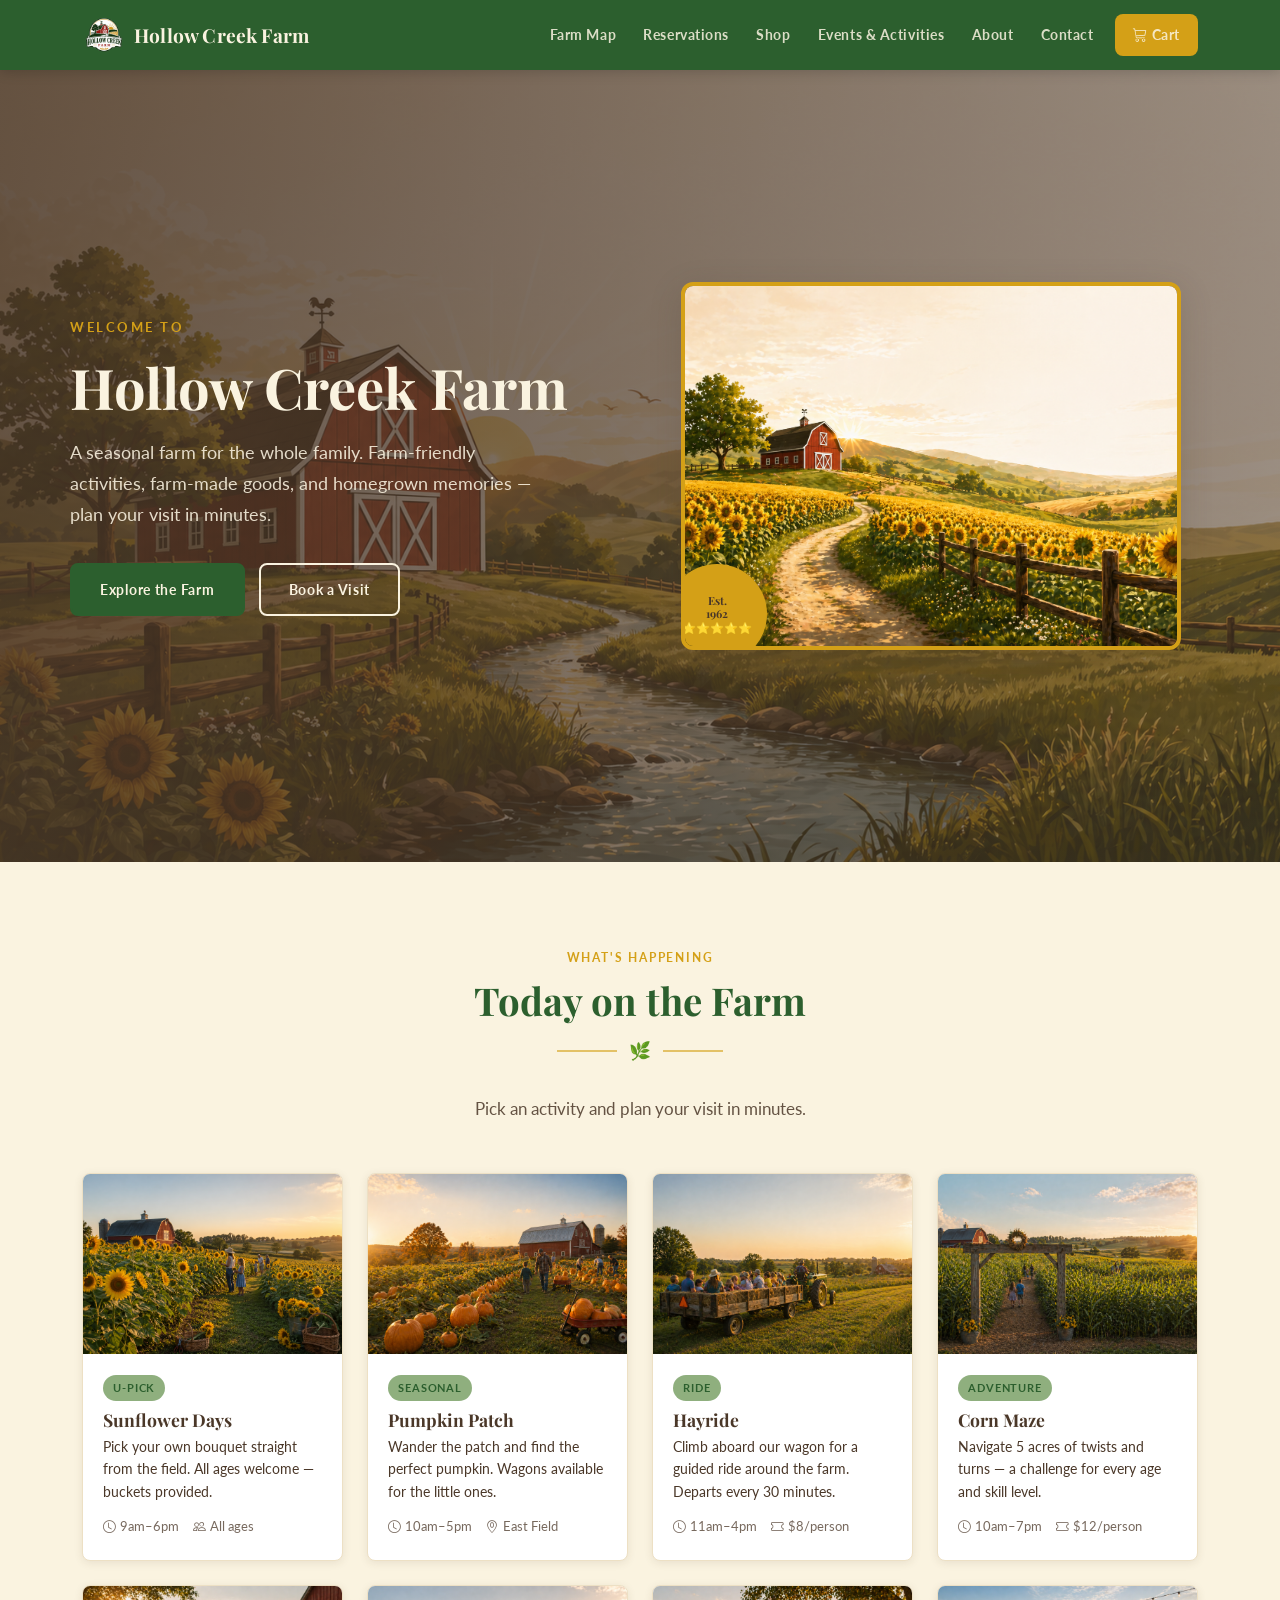
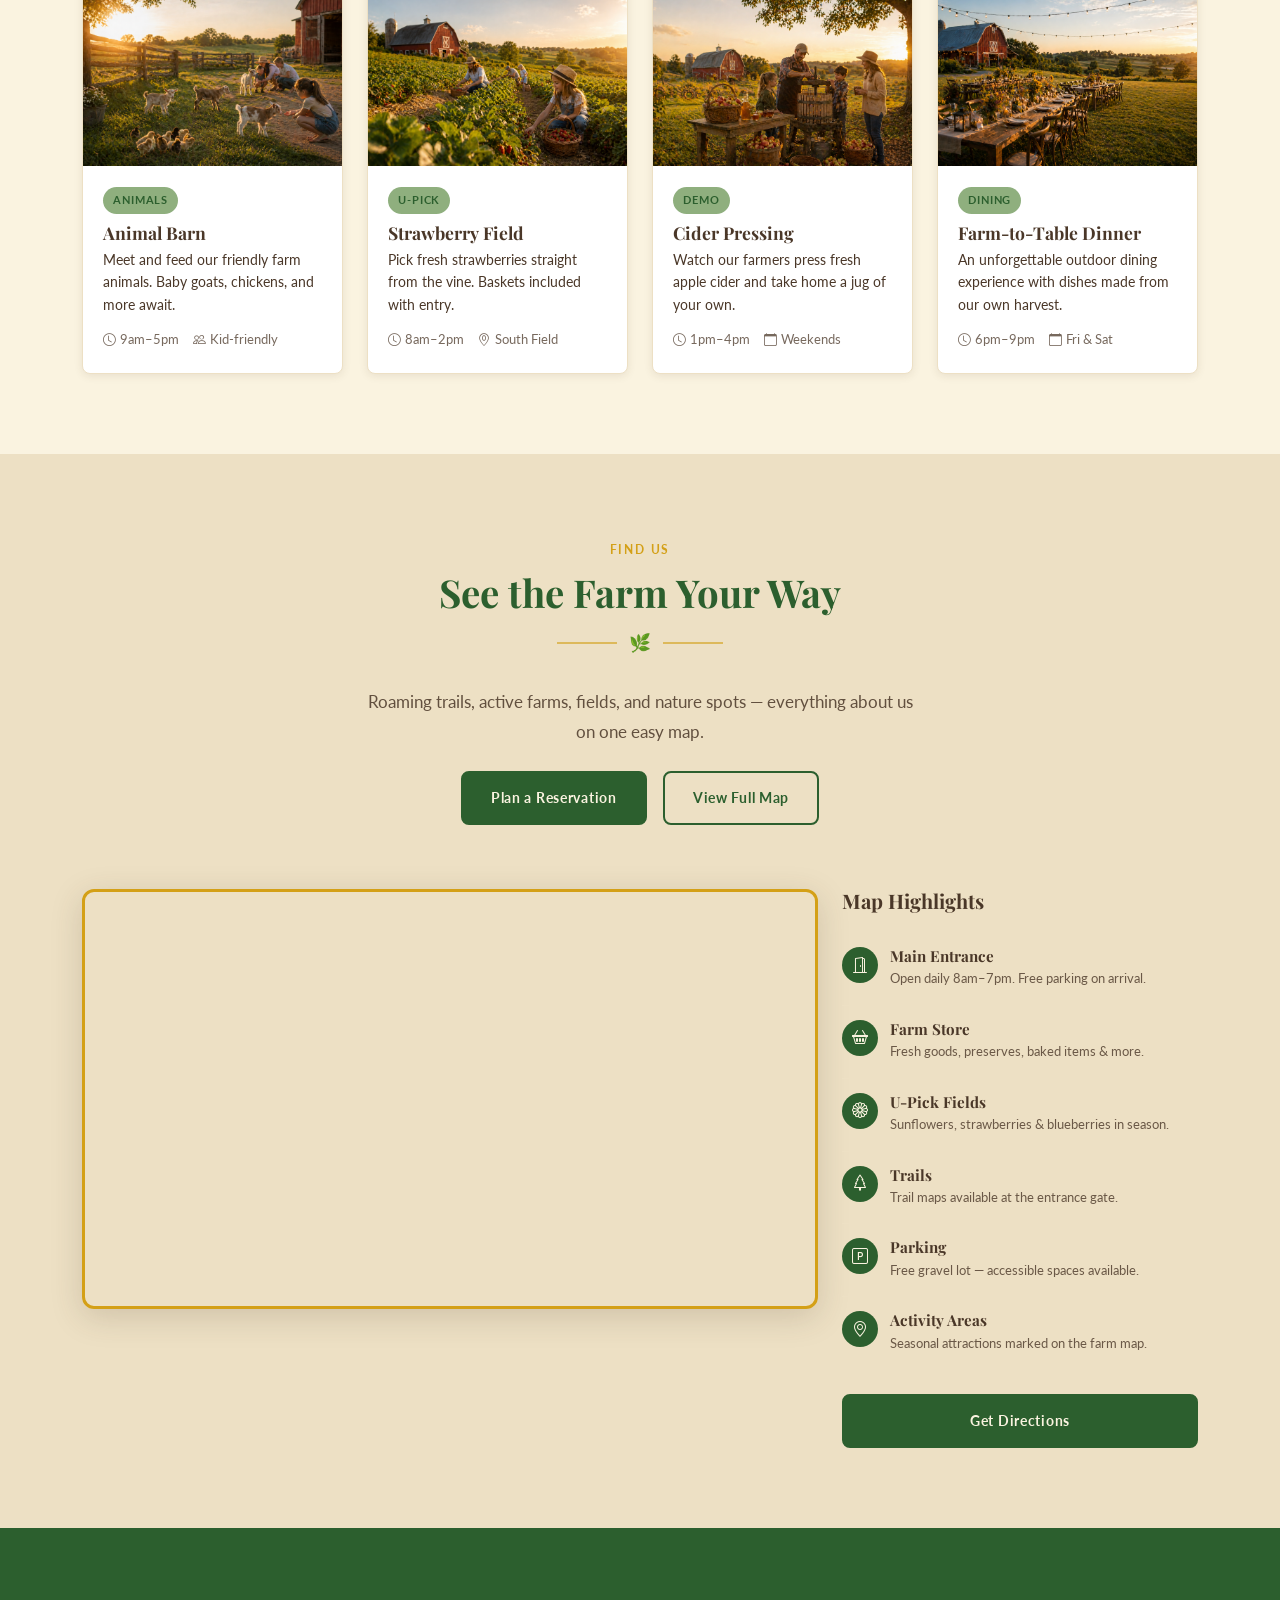
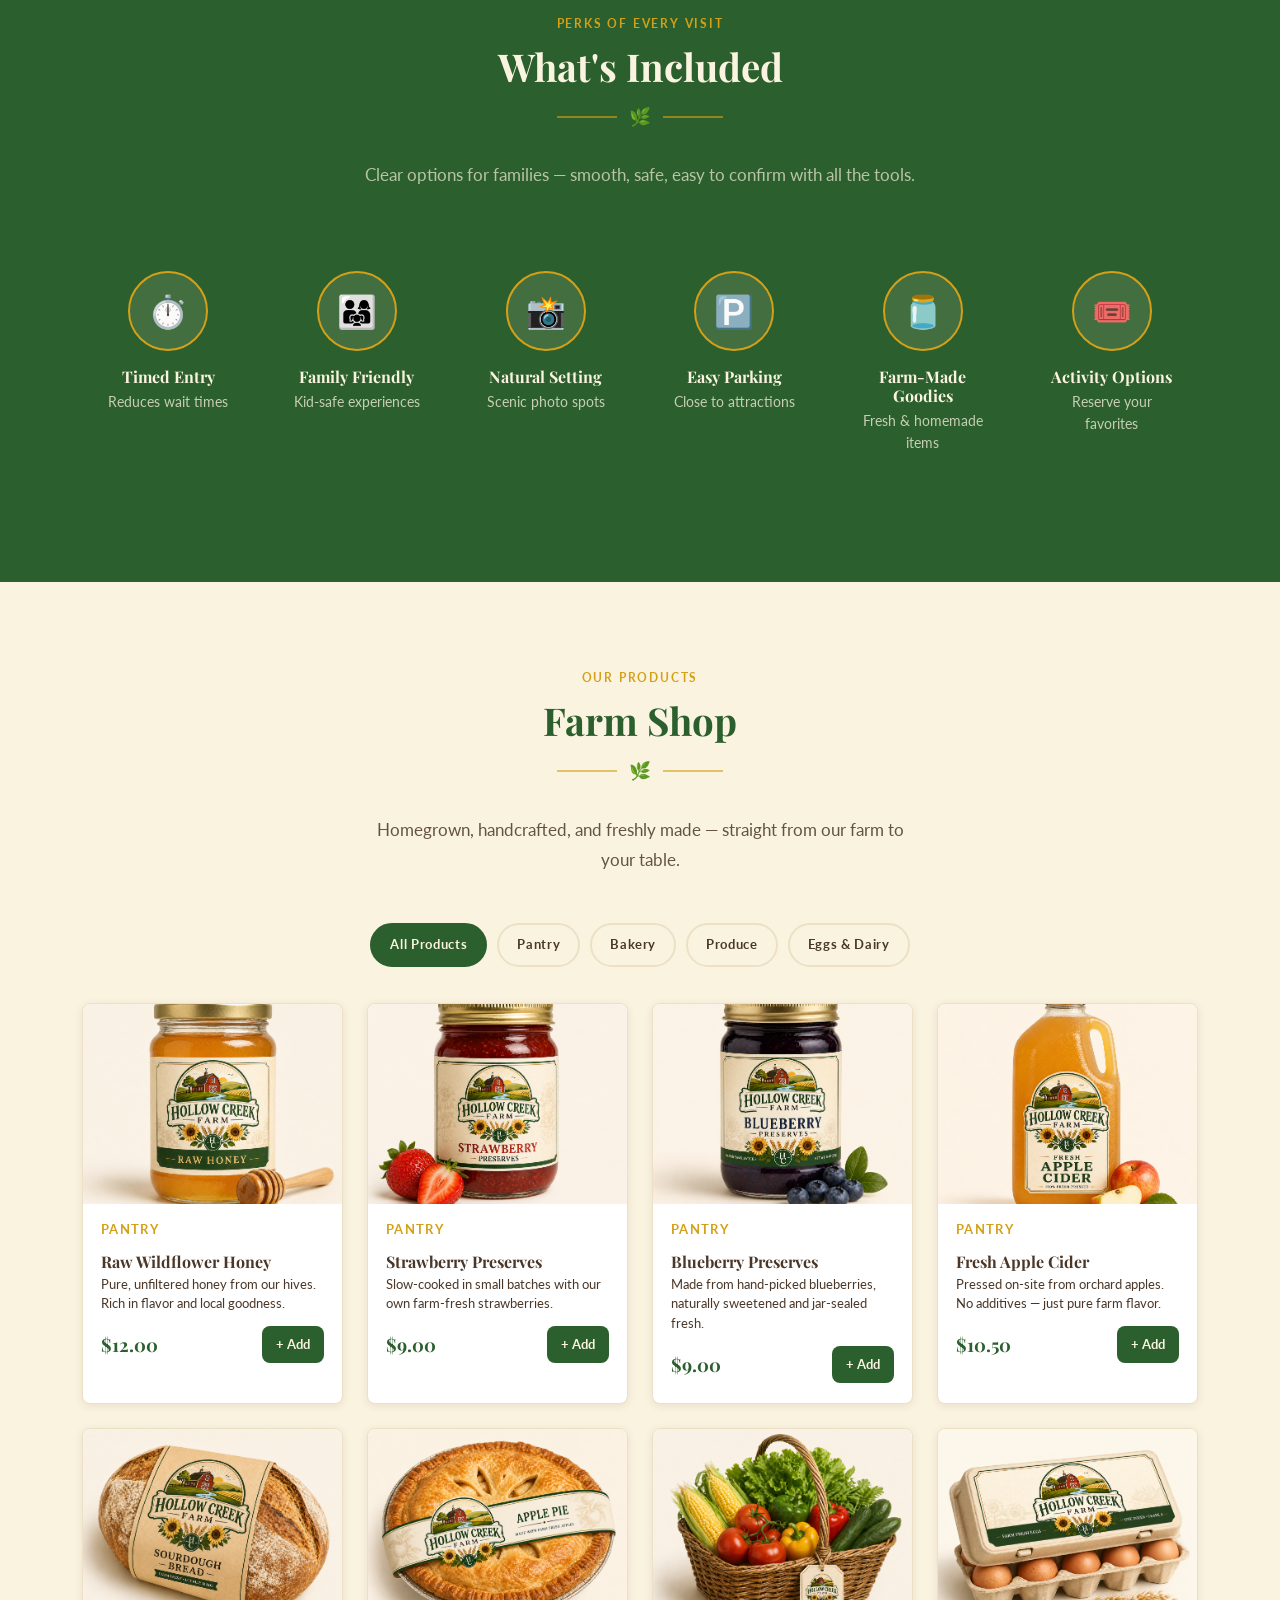
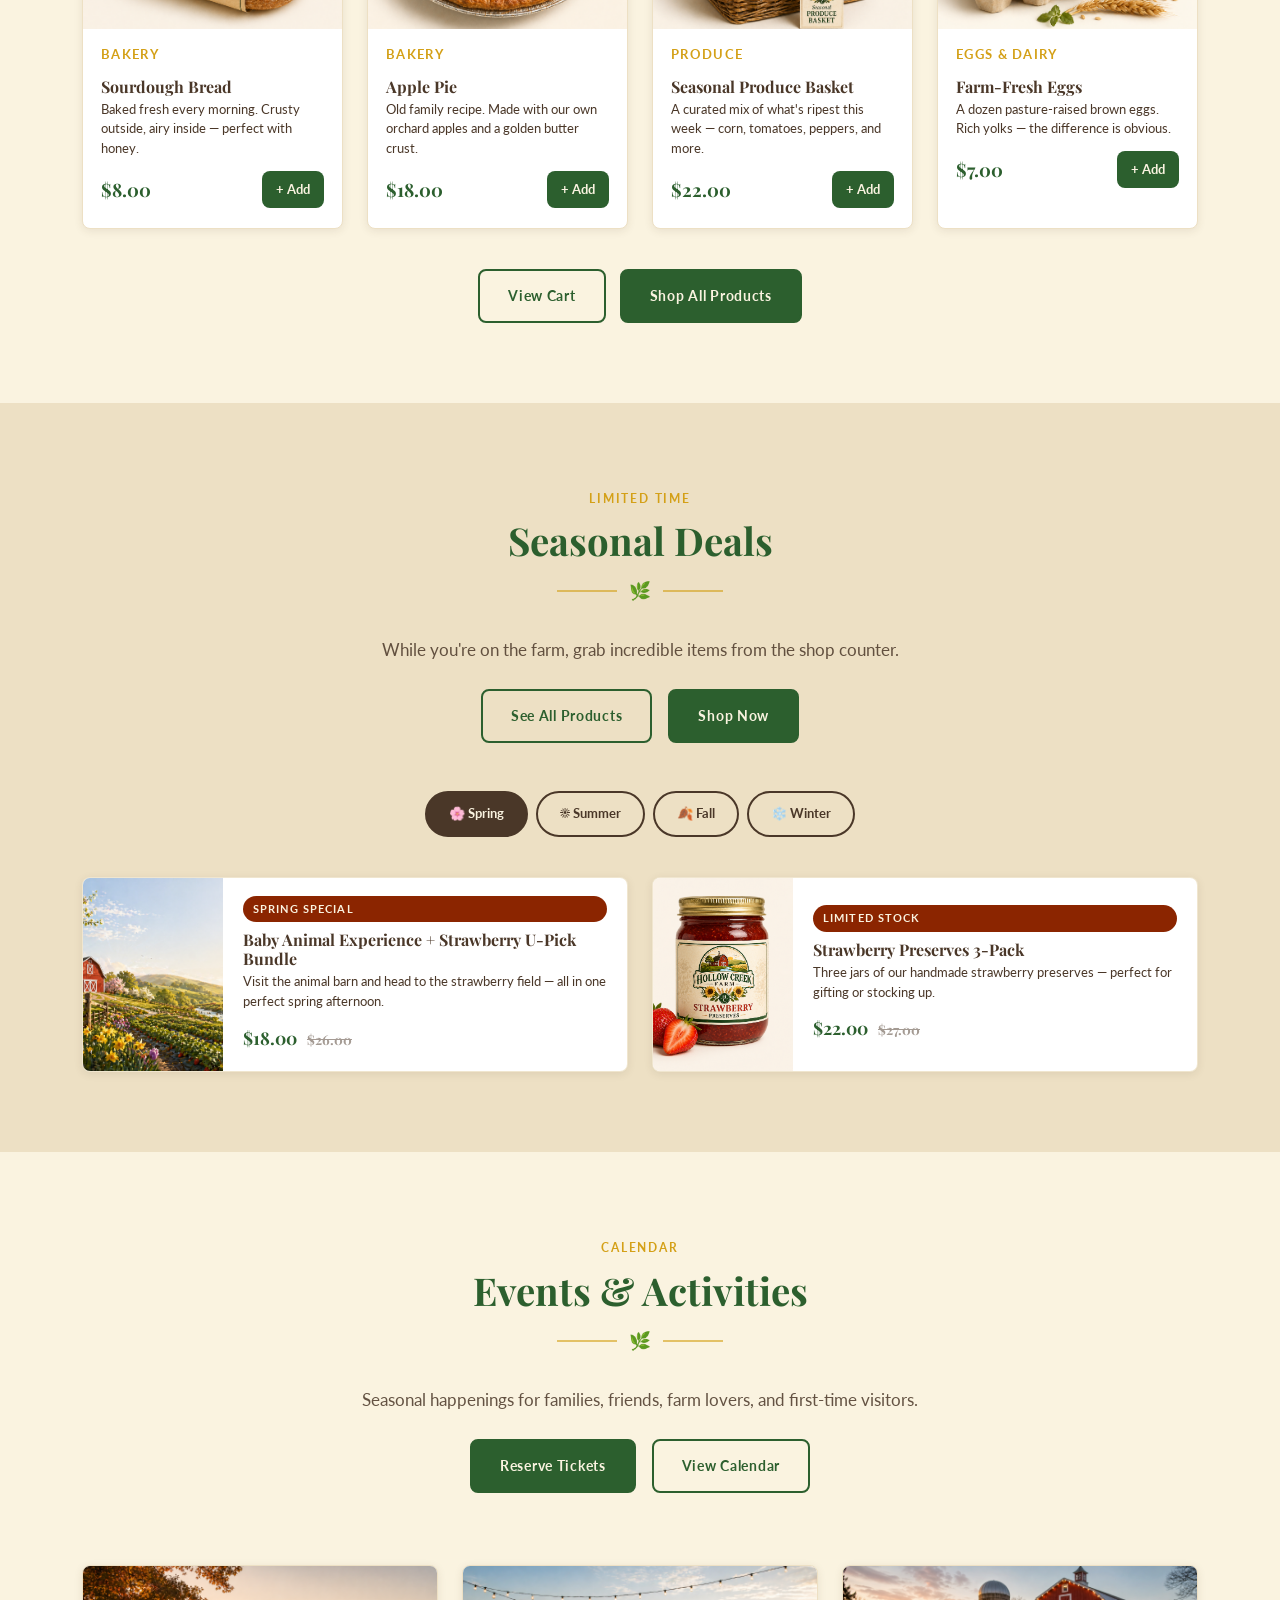
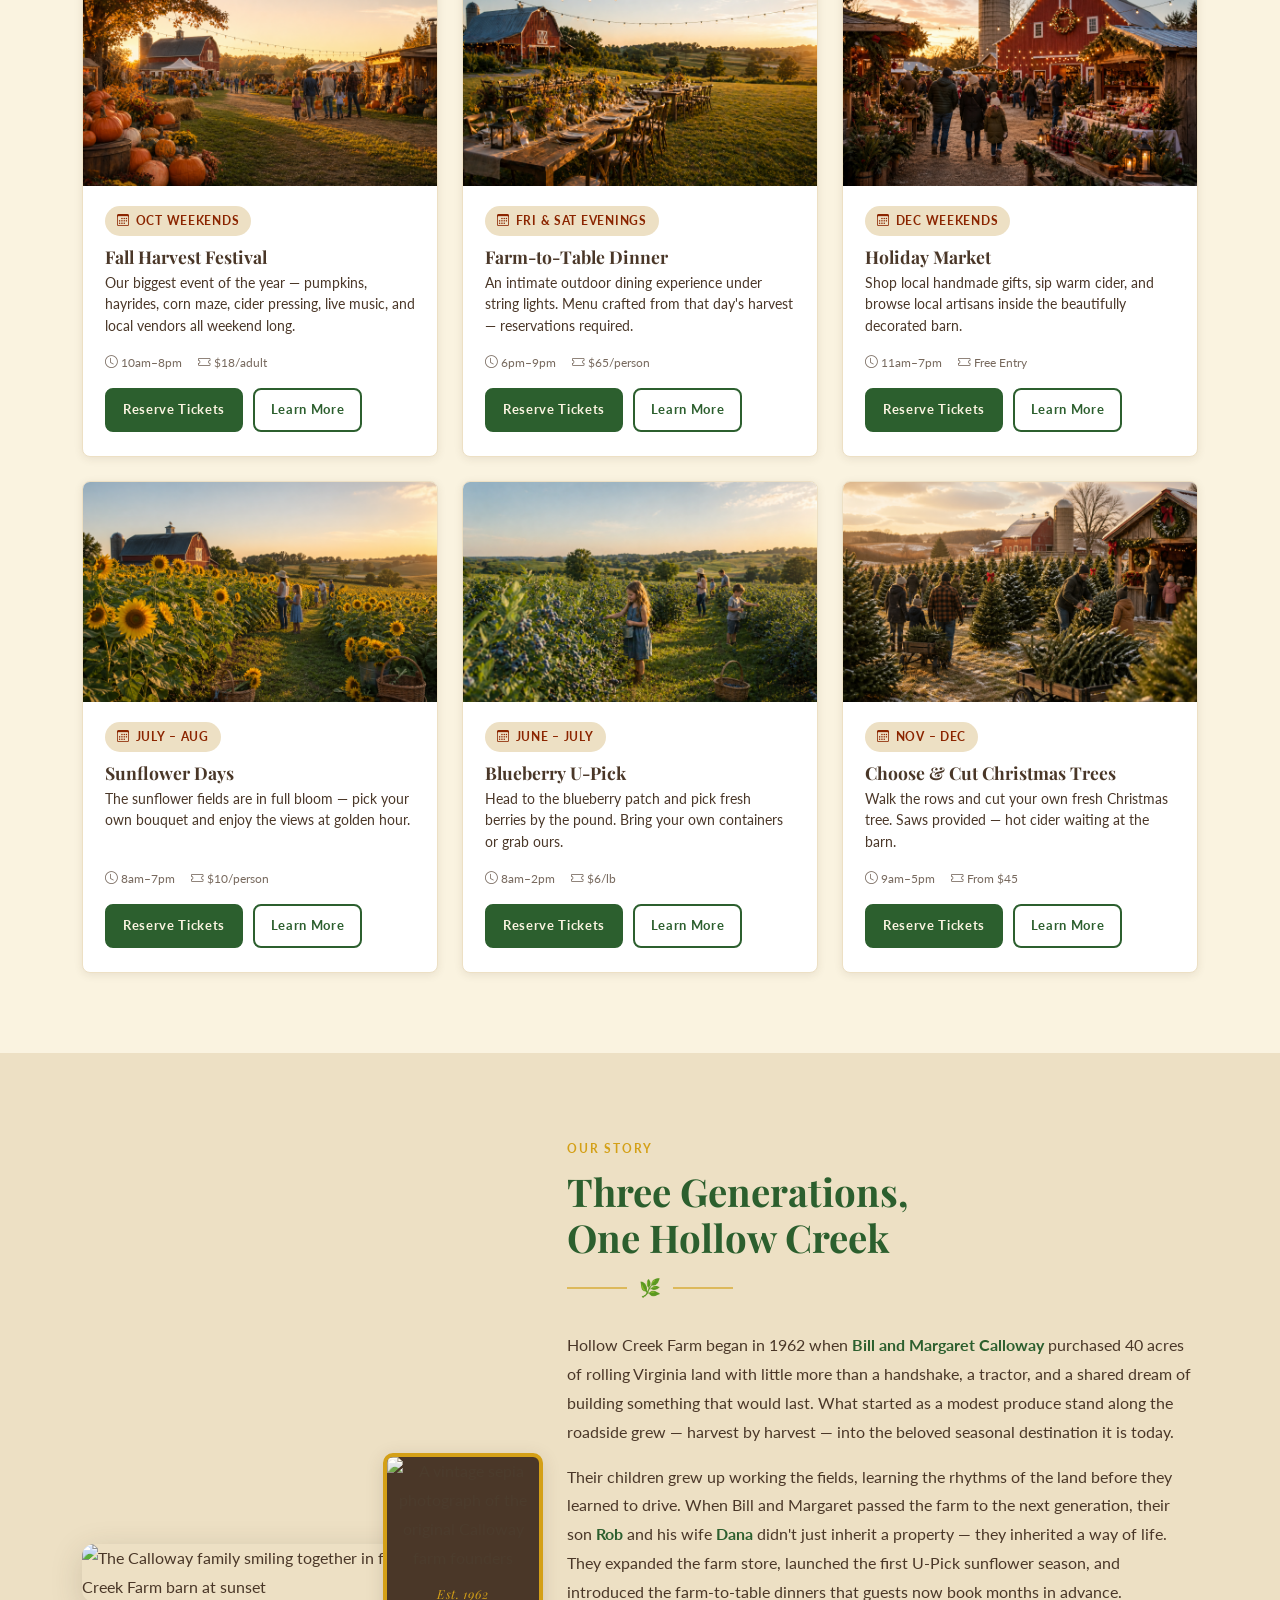
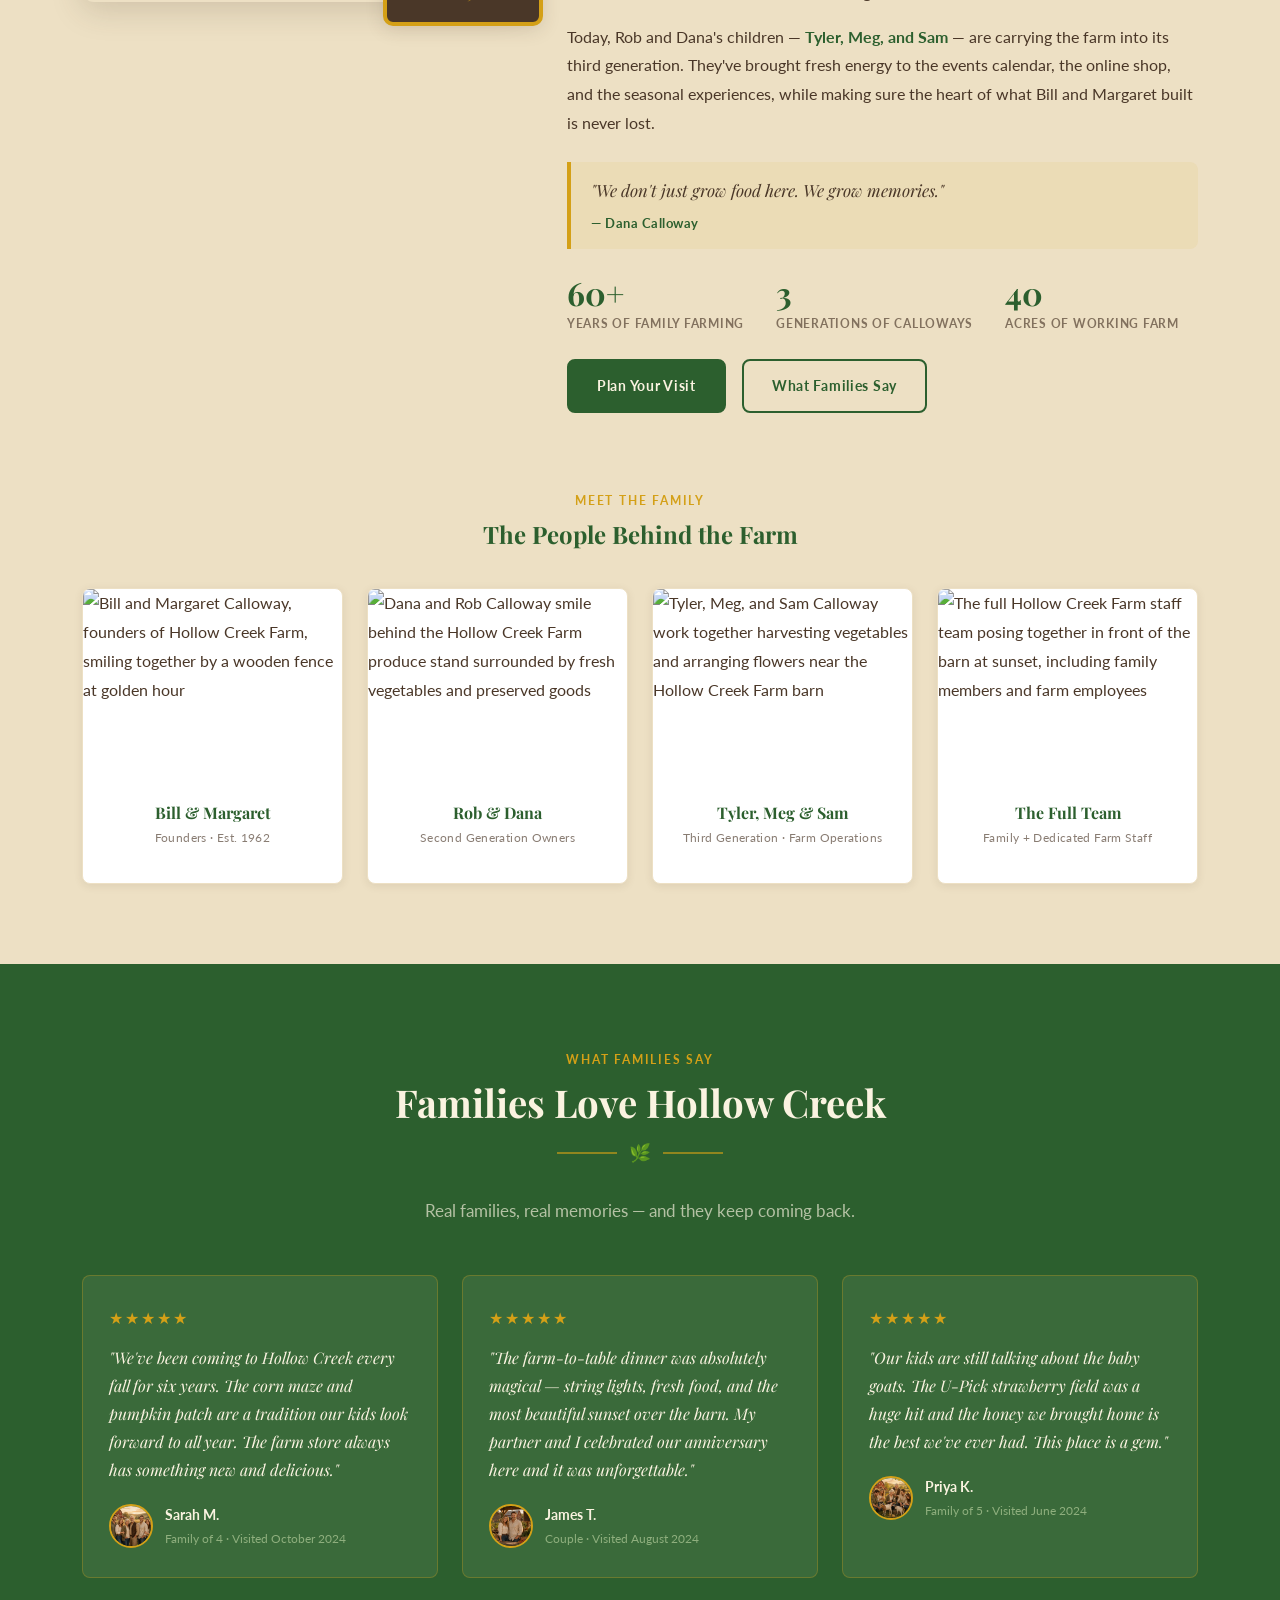
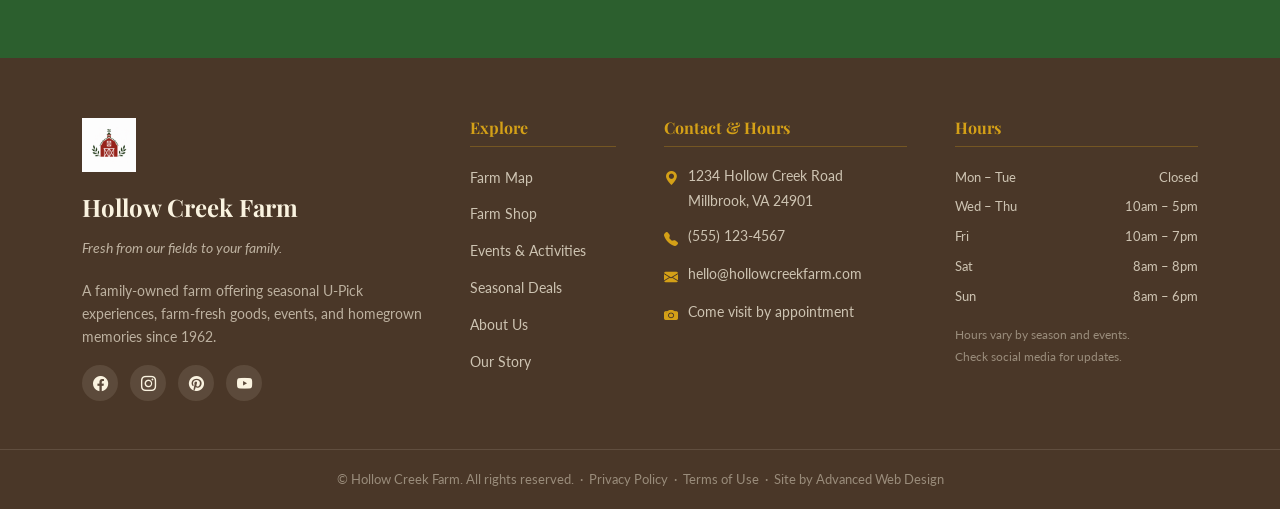
==== commit 956741d2: "global" ====
--- a/index.html
+++ b/index.html
@@ -19,6 +19,8 @@
 
   <!-- Custom Styles -->
   <link rel="stylesheet" href="style.css">
+
+  <link rel="icon" type="image/png" href="/Client Files/Logos/logo-icon-sun-creek.png">
 </head>
 <body>
 
@@ -32,7 +34,7 @@
       <a class="navbar-brand d-flex align-items-center gap-2" href="#hero">
         <!-- Replace src with: Logos/logo-main-full-color.png -->
         <!-- alt: Hollow Creek Farm logo featuring a red barn and sunflower illustration inside a circular badge design -->
-        <img src="/Client files/Logos/logo-main-full-color.png" alt="Hollow Creek Farm logo featuring a red barn and sunflower illustration inside a circular badge design" class="nav-logo-img">
+        <img src="/Client Files/Logos/logo-main-full-color.png" alt="Hollow Creek Farm logo featuring a red barn and sunflower illustration inside a circular badge design" class="nav-logo-img">
         <span class="nav-logo-text">Hollow Creek Farm</span>
       </a>
 
@@ -48,7 +50,7 @@
           <li class="nav-item"><a class="nav-link" href="#map-section" data-section="map-section">Reservations</a></li>
           <li class="nav-item"><a class="nav-link" href="#farm-shop"   data-section="farm-shop">Shop</a></li>
           <li class="nav-item"><a class="nav-link" href="#events"      data-section="events">Events &amp; Activities</a></li>
-          <li class="nav-item"><a class="nav-link" href="#about"       data-section="about">About</a></li>
+          <li class="nav-item"><a class="nav-link" href="#footer"      data-section="footer">About</a></li>
           <li class="nav-item"><a class="nav-link" href="#footer">Contact</a></li>
           <li class="nav-item">
             <a class="nav-link nav-cta" href="cart.html">
@@ -67,7 +69,7 @@
   ====================================================== -->
   <section id="hero">
     <!-- Hero background image -->
-    <img src="/Client files/Hero Imgs/hero-barn-creek-sunflowers-sunrise.png" alt="Illustrated sunrise view of the Hollow Creek Farm red barn with a winding creek and sunflowers in the foreground" class="hero-bg">
+    <img src="/Client Files/Hero Imgs/hero-barn-creek-sunflowers-sunrise.png" alt="Illustrated sunrise view of the Hollow Creek Farm red barn with a winding creek and sunflowers in the foreground" class="hero-bg">
     <div class="hero-overlay"></div>
 
     <div class="container hero-content">
@@ -87,7 +89,7 @@
         <!-- Image col -->
         <div class="col-lg-6 hero-img-col">
           <div class="hero-img-frame" style="position:relative;">
-            <img src="client files/Hero Imgs/hero-sunflower-field-path-to-barn.png" alt="A dirt path leads through rows of sunflowers toward the Hollow Creek Farm barn at golden hour" style="width:100%;height:360px;object-fit:cover;border-radius:8px;">
+            <img src="/Client Files/Hero Imgs/hero-sunflower-field-path-to-barn.png" alt="A dirt path leads through rows of sunflowers toward the Hollow Creek Farm barn at golden hour" style="width:100%;height:360px;object-fit:cover;border-radius:8px;">
             <div class="hero-badge">Est.<br>1962<br>⭐⭐⭐⭐⭐</div>
           </div>
         </div>
@@ -115,7 +117,7 @@
         <!-- Card 1 -->
         <div class="col-sm-6 col-lg-3 fade-up">
           <div class="activity-card">
-            <img src="/Client files/Events/event-sunflower-upick-family-sunset.png" alt="A family picks sunflowers at Hollow Creek Farm at sunset, with the red barn visible in the background" class="activity-card-img">
+            <img src="/Client Files/Events/event-sunflower-upick-family-sunset.png" alt="A family picks sunflowers at Hollow Creek Farm at sunset, with the red barn visible in the background" class="activity-card-img">
             <div class="activity-card-body">
               <span class="activity-tag">U-Pick</span>
               <h3>Sunflower Days</h3>
@@ -131,7 +133,7 @@
         <!-- Card 2 -->
         <div class="col-sm-6 col-lg-3 fade-up">
           <div class="activity-card">
-            <img src="/Client files/Events/event-pumpkin-patch-father-son-wagon.png" alt="A father and son walk through the Hollow Creek Farm pumpkin patch pulling a red wagon full of orange pumpkins" class="activity-card-img">
+            <img src="/Client Files/Events/event-pumpkin-patch-father-son-wagon.png" alt="A father and son walk through the Hollow Creek Farm pumpkin patch pulling a red wagon full of orange pumpkins" class="activity-card-img">
             <div class="activity-card-body">
               <span class="activity-tag">Seasonal</span>
               <h3>Pumpkin Patch</h3>
@@ -147,7 +149,7 @@
         <!-- Card 3 -->
         <div class="col-sm-6 col-lg-3 fade-up">
           <div class="activity-card">
-            <img src="/Client files/Events/event-hayride-tractor-wagon-sunset.png" alt="Families enjoy a hayride on a wooden wagon pulled by a green tractor at Hollow Creek Farm at sunset" class="activity-card-img">
+            <img src="/Client Files/Events/event-hayride-tractor-wagon-sunset.png" alt="Families enjoy a hayride on a wooden wagon pulled by a green tractor at Hollow Creek Farm at sunset" class="activity-card-img">
             <div class="activity-card-body">
               <span class="activity-tag">Ride</span>
               <h3>Hayride</h3>
@@ -163,7 +165,7 @@
         <!-- Card 4 -->
         <div class="col-sm-6 col-lg-3 fade-up">
           <div class="activity-card">
-            <img src="/Client files/Events/event-corn-maze-entrance-family.png" alt="Two children walk through the wooden arch entrance to the Hollow Creek Farm corn maze surrounded by tall corn stalks" class="activity-card-img">
+            <img src="/Client Files/Events/event-corn-maze-entrance-family.png" alt="Two children walk through the wooden arch entrance to the Hollow Creek Farm corn maze surrounded by tall corn stalks" class="activity-card-img">
             <div class="activity-card-body">
               <span class="activity-tag">Adventure</span>
               <h3>Corn Maze</h3>
@@ -179,7 +181,7 @@
         <!-- Card 5 -->
         <div class="col-sm-6 col-lg-3 fade-up">
           <div class="activity-card">
-            <img src="/Client files/Events/event-baby-animals-goats-chicks-spring.png" alt="Children and a parent feed and pet baby goats and chicks outside the Hollow Creek Farm barn at sunset" class="activity-card-img">
+            <img src="/Client Files/Events/event-baby-animals-goats-chicks-spring.png" alt="Children and a parent feed and pet baby goats and chicks outside the Hollow Creek Farm barn at sunset" class="activity-card-img">
             <div class="activity-card-body">
               <span class="activity-tag">Animals</span>
               <h3>Animal Barn</h3>
@@ -195,7 +197,7 @@
         <!-- Card 6 -->
         <div class="col-sm-6 col-lg-3 fade-up">
           <div class="activity-card">
-            <img src="/Client files/Events/event-strawberry-upick-child-basket.png" alt="A young girl in a straw hat picks fresh strawberries into a basket at Hollow Creek Farm's U-Pick strawberry field" class="activity-card-img">
+            <img src="/Client Files/Events/event-strawberry-upick-child-basket.png" alt="A young girl in a straw hat picks fresh strawberries into a basket at Hollow Creek Farm's U-Pick strawberry field" class="activity-card-img">
             <div class="activity-card-body">
               <span class="activity-tag">U-Pick</span>
               <h3>Strawberry Field</h3>
@@ -211,7 +213,7 @@
         <!-- Card 7 -->
         <div class="col-sm-6 col-lg-3 fade-up">
           <div class="activity-card">
-            <img src="/Client files/Events/event-apple-cider-pressing-family.png" alt="A farmer demonstrates apple cider pressing for two children at Hollow Creek Farm, with baskets of apples and jars of cider nearby" class="activity-card-img">
+            <img src="/Client Files/Events/event-apple-cider-pressing-family.png" alt="A farmer demonstrates apple cider pressing for two children at Hollow Creek Farm, with baskets of apples and jars of cider nearby" class="activity-card-img">
             <div class="activity-card-body">
               <span class="activity-tag">Demo</span>
               <h3>Cider Pressing</h3>
@@ -227,7 +229,7 @@
         <!-- Card 8 -->
         <div class="col-sm-6 col-lg-3 fade-up">
           <div class="activity-card">
-            <img src="/Client files/Events/event-farm-to-table-dinner-string-lights.png" alt="An outdoor farm-to-table dinner set up at Hollow Creek Farm with sunflower centerpieces, candles, and string lights above" class="activity-card-img">
+            <img src="/Client Files/Events/event-farm-to-table-dinner-string-lights.png" alt="An outdoor farm-to-table dinner set up at Hollow Creek Farm with sunflower centerpieces, candles, and string lights above" class="activity-card-img">
             <div class="activity-card-body">
               <span class="activity-tag">Dining</span>
               <h3>Farm-to-Table Dinner</h3>
@@ -267,7 +269,7 @@
         <!-- Map embed -->
         <div class="col-lg-8 fade-up">
           <div class="map-container">
-           <iframe src="https://www.google.com/maps/embed?pb=!1m18!1m12!1m3!1d3056.7510681446306!2d-76.1285!3d39.991668!2m3!1f0!2f0!3f0!3m2!1i1024!2i768!4f13.1!3m3!1m2!1s0x89c638526e86a645%3A0xb28dd3f267331d4c!2sCherry%20Crest%20Adventure%20Farm!5e0!3m2!1sen!2sus!4v1781699496002!5m2!1sen!2sus" width="600" height="450" style="border:0;" allowfullscreen="" loading="lazy" referrerpolicy="no-referrer-when-downgrade"></iframe>
+            <iframe src="https://www.google.com/maps/embed?pb=!1m18!1m12!1m3!1d3056.7510681446306!2d-76.1285!3d39.991668!2m3!1f0!2f0!3f0!3m2!1i1024!2i768!4f13.1!3m3!1m2!1s0x89c638526e86a645%3A0xb28dd3f267331d4c!2sCherry%20Crest%20Adventure%20Farm!5e0!3m2!1sen!2sus!4v1781103027698!5m2!1sen!2sus" width="600" height="450" style="border:0;" allowfullscreen="" loading="lazy" referrerpolicy="no-referrer-when-downgrade"></iframe>
             <div class="map-placeholder">
               <i class="bi bi-map" style="font-size:2.5rem;color:var(--color-gold);"></i>
               <p style="font-weight:700;font-size:0.95rem;color:var(--color-forest);margin:0;">Google Maps Embed</p>
@@ -433,7 +435,7 @@
         <!-- Product 1 -->
         <div class="col-6 col-md-4 col-lg-3 product-col fade-up">
           <div class="product-card" data-category="pantry">
-            <img src="/Client files/productPhotos/product-raw-honey-jar.png" alt="A jar of Hollow Creek Farm raw honey with a golden dripping honey dipper beside it" class="product-card-img">
+            <img src="/Client Files/productPhotos/product-raw-honey-jar.png" alt="A jar of Hollow Creek Farm raw honey with a golden dripping honey dipper beside it" class="product-card-img">
             <div class="product-card-body">
               <p class="product-category">Pantry</p>
               <h3>Raw Wildflower Honey</h3>
@@ -449,7 +451,7 @@
         <!-- Product 2 -->
         <div class="col-6 col-md-4 col-lg-3 product-col fade-up">
           <div class="product-card" data-category="pantry">
-            <img src="/Client files/productPhotos/product-strawberry-preserves-jar.png" alt="A jar of Hollow Creek Farm strawberry preserves next to fresh red strawberries" class="product-card-img">
+            <img src="/Client Files/productPhotos/product-strawberry-preserves-jar.png" alt="A jar of Hollow Creek Farm strawberry preserves next to fresh red strawberries" class="product-card-img">
             <div class="product-card-body">
               <p class="product-category">Pantry</p>
               <h3>Strawberry Preserves</h3>
@@ -465,7 +467,7 @@
         <!-- Product 3 -->
         <div class="col-6 col-md-4 col-lg-3 product-col fade-up">
           <div class="product-card" data-category="pantry">
-            <img src="/Client files/productPhotos/product-blueberry-preserves-jar.png" alt="A jar of Hollow Creek Farm blueberry preserves with fresh blueberries and leaves beside it" class="product-card-img">
+            <img src="/Client Files/productPhotos/product-blueberry-preserves-jar.png" alt="A jar of Hollow Creek Farm blueberry preserves with fresh blueberries and leaves beside it" class="product-card-img">
             <div class="product-card-body">
               <p class="product-category">Pantry</p>
               <h3>Blueberry Preserves</h3>
@@ -481,7 +483,7 @@
         <!-- Product 4 -->
         <div class="col-6 col-md-4 col-lg-3 product-col fade-up">
           <div class="product-card" data-category="pantry">
-            <img src="/Client files/productPhotos/product-fresh-apple-cider-jug.png" alt="A gallon jug of Hollow Creek Farm fresh-pressed apple cider with an apple and apple slice beside it" class="product-card-img">
+            <img src="/Client Files/productPhotos/product-fresh-apple-cider-jug.png" alt="A gallon jug of Hollow Creek Farm fresh-pressed apple cider with an apple and apple slice beside it" class="product-card-img">
             <div class="product-card-body">
               <p class="product-category">Pantry</p>
               <h3>Fresh Apple Cider</h3>
@@ -497,7 +499,7 @@
         <!-- Product 5 -->
         <div class="col-6 col-md-4 col-lg-3 product-col fade-up">
           <div class="product-card" data-category="bakery">
-            <img src="/Client files/productPhotos/product-sourdough-bread-loaf.png" alt="A rustic sourdough bread loaf wrapped with a Hollow Creek Farm paper band reading Farm Fresh and Locally Made" class="product-card-img">
+            <img src="/Client Files/productPhotos/product-sourdough-bread-loaf.png" alt="A rustic sourdough bread loaf wrapped with a Hollow Creek Farm paper band reading Farm Fresh and Locally Made" class="product-card-img">
             <div class="product-card-body">
               <p class="product-category">Bakery</p>
               <h3>Sourdough Bread</h3>
@@ -513,7 +515,7 @@
         <!-- Product 6 -->
         <div class="col-6 col-md-4 col-lg-3 product-col fade-up">
           <div class="product-card" data-category="bakery">
-            <img src="/Client files/productPhotos/product-apple-pie-bakery.png" alt="A golden-crusted apple pie in a foil tin with a Hollow Creek Farm label band reading Made with Farm Fresh Apples" class="product-card-img">
+            <img src="/Client Files/productPhotos/product-apple-pie-bakery.png" alt="A golden-crusted apple pie in a foil tin with a Hollow Creek Farm label band reading Made with Farm Fresh Apples" class="product-card-img">
             <div class="product-card-body">
               <p class="product-category">Bakery</p>
               <h3>Apple Pie</h3>
@@ -529,7 +531,7 @@
         <!-- Product 7 -->
         <div class="col-6 col-md-4 col-lg-3 product-col fade-up">
           <div class="product-card" data-category="produce">
-            <img src="/Client files/productPhotos/product-seasonal-produce-basket.png" alt="A wicker basket filled with seasonal produce including corn, tomatoes, peppers, and cucumbers with a Hollow Creek Farm Seasonal Produce Basket tag" class="product-card-img">
+            <img src="/Client Files/productPhotos/product-seasonal-produce-basket.png" alt="A wicker basket filled with seasonal produce including corn, tomatoes, peppers, and cucumbers with a Hollow Creek Farm Seasonal Produce Basket tag" class="product-card-img">
             <div class="product-card-body">
               <p class="product-category">Produce</p>
               <h3>Seasonal Produce Basket</h3>
@@ -545,7 +547,7 @@
         <!-- Product 8 -->
         <div class="col-6 col-md-4 col-lg-3 product-col fade-up">
           <div class="product-card" data-category="dairy">
-            <img src="/Client files/productPhotos/product-fresh-eggs-dozen-carton.png" alt="A dozen fresh brown eggs in a carton with the Hollow Creek Farm label showing a red barn and sunflowers" class="product-card-img">
+            <img src="/Client Files/productPhotos/product-fresh-eggs-dozen-carton.png" alt="A dozen fresh brown eggs in a carton with the Hollow Creek Farm label showing a red barn and sunflowers" class="product-card-img">
             <div class="product-card-body">
               <p class="product-category">Eggs &amp; Dairy</p>
               <h3>Farm-Fresh Eggs</h3>
@@ -599,7 +601,7 @@
         <div class="row g-4">
           <div class="col-md-6 fade-up">
             <div class="deal-card">
-              <img src="/Client files/productPhotos/scene-spring-baby-goats-strawberry-field.png" alt="Spring at Hollow Creek Farm with baby goats by a fence, a strawberry field in bloom, and flowering trees near the red barn" class="deal-card-img">
+              <img src="/Client Files/productPhotos/scene-spring-baby-goats-strawberry-field.png" alt="Spring at Hollow Creek Farm with baby goats by a fence, a strawberry field in bloom, and flowering trees near the red barn" class="deal-card-img">
               <div class="deal-card-body">
                 <span class="deal-badge">Spring Special</span>
                 <h3>Baby Animal Experience + Strawberry U-Pick Bundle</h3>
@@ -610,7 +612,7 @@
           </div>
           <div class="col-md-6 fade-up">
             <div class="deal-card">
-              <img src="/Client files/productPhotos/product-strawberry-preserves-jar.png" alt="A jar of Hollow Creek Farm strawberry preserves next to fresh red strawberries" class="deal-card-img">
+              <img src="/Client Files/productPhotos/product-strawberry-preserves-jar.png" alt="A jar of Hollow Creek Farm strawberry preserves next to fresh red strawberries" class="deal-card-img">
               <div class="deal-card-body">
                 <span class="deal-badge">Limited Stock</span>
                 <h3>Strawberry Preserves 3-Pack</h3>
@@ -627,7 +629,7 @@
         <div class="row g-4">
           <div class="col-md-6 fade-up">
             <div class="deal-card">
-              <img src="/Client files/productPhotos/scene-summer-sunflowers-berry-baskets.png" alt="A sunflower field leads to the Hollow Creek Farm barn in summer with baskets of fresh strawberries and blueberries in the foreground" class="deal-card-img">
+              <img src="/Client Files/productPhotos/scene-summer-sunflowers-berry-baskets.png" alt="A sunflower field leads to the Hollow Creek Farm barn in summer with baskets of fresh strawberries and blueberries in the foreground" class="deal-card-img">
               <div class="deal-card-body">
                 <span class="deal-badge">Summer Deal</span>
                 <h3>Sunflower &amp; Berry U-Pick Combo</h3>
@@ -638,7 +640,7 @@
           </div>
           <div class="col-md-6 fade-up">
             <div class="deal-card">
-              <img src="/Client files/productPhotos/product-raw-honey-jar.png" alt="A jar of Hollow Creek Farm raw honey with a golden dripping honey dipper beside it" class="deal-card-img">
+              <img src="/Client Files/productPhotos/product-raw-honey-jar.png" alt="A jar of Hollow Creek Farm raw honey with a golden dripping honey dipper beside it" class="deal-card-img">
               <div class="deal-card-body">
                 <span class="deal-badge">Fan Favorite</span>
                 <h3>Honey &amp; Cider Gift Set</h3>
@@ -655,7 +657,7 @@
         <div class="row g-4">
           <div class="col-md-6 fade-up">
             <div class="deal-card">
-              <img src="/Client files/productPhotos/scene-fall-hayride-pumpkins-cornfield.png" alt="A fall harvest scene at Hollow Creek Farm with pumpkins, a hayride, and golden cornfields under autumn foliage" class="deal-card-img">
+              <img src="/Client Files/productPhotos/scene-fall-hayride-pumpkins-cornfield.png" alt="A fall harvest scene at Hollow Creek Farm with pumpkins, a hayride, and golden cornfields under autumn foliage" class="deal-card-img">
               <div class="deal-card-body">
                 <span class="deal-badge">Fall Festival Deal</span>
                 <h3>Hayride + Corn Maze + Pumpkin Bundle</h3>
@@ -666,7 +668,7 @@
           </div>
           <div class="col-md-6 fade-up">
             <div class="deal-card">
-              <img src="/Client files/productPhotos/product-apple-pie-bakery.png" alt="A golden-crusted apple pie in a foil tin with a Hollow Creek Farm label band reading Made with Farm Fresh Apples" class="deal-card-img">
+              <img src="/Client Files/productPhotos/product-apple-pie-bakery.png" alt="A golden-crusted apple pie in a foil tin with a Hollow Creek Farm label band reading Made with Farm Fresh Apples" class="deal-card-img">
               <div class="deal-card-body">
                 <span class="deal-badge">Harvest Special</span>
                 <h3>Apple Pie + Cider Jug Combo</h3>
@@ -683,7 +685,7 @@
         <div class="row g-4">
           <div class="col-md-6 fade-up">
             <div class="deal-card">
-              <img src="/Client files/productPhotos/scene-winter-barn-holiday-lights-snow.png" alt="Hollow Creek Farm in winter with the barn and store decorated in holiday lights, wreaths, and snow-dusted Christmas trees" class="deal-card-img">
+              <img src="/Client Files/productPhotos/scene-winter-barn-holiday-lights-snow.png" alt="Hollow Creek Farm in winter with the barn and store decorated in holiday lights, wreaths, and snow-dusted Christmas trees" class="deal-card-img">
               <div class="deal-card-body">
                 <span class="deal-badge">Holiday Market</span>
                 <h3>Holiday Market Entry + Wreath</h3>
@@ -694,7 +696,7 @@
           </div>
           <div class="col-md-6 fade-up">
             <div class="deal-card">
-              <img src="/Client files/productPhotos/product-raw-honey-jar.png" alt="A jar of Hollow Creek Farm raw honey with a golden dripping honey dipper beside it" class="deal-card-img">
+              <img src="/Client Files/productPhotos/product-raw-honey-jar.png" alt="A jar of Hollow Creek Farm raw honey with a golden dripping honey dipper beside it" class="deal-card-img">
               <div class="deal-card-body">
                 <span class="deal-badge">Gift Bundle</span>
                 <h3>Farm Store Holiday Gift Basket</h3>
@@ -732,7 +734,7 @@
         <!-- Event 1 -->
         <div class="col-md-6 col-lg-4 fade-up">
           <div class="event-card">
-            <img src="/Client files/Events/event-fall-harvest-festival-crowds.png" alt="Crowds enjoy the Hollow Creek Farm fall harvest festival surrounded by pumpkins, hay bales, and vendor tents" class="event-card-img">
+            <img src="/Client Files/Events/event-fall-harvest-festival-crowds.png" alt="Crowds enjoy the Hollow Creek Farm fall harvest festival surrounded by pumpkins, hay bales, and vendor tents" class="event-card-img">
             <div class="event-card-body">
               <span class="event-date-badge"><i class="bi bi-calendar3"></i> Oct Weekends</span>
               <h3>Fall Harvest Festival</h3>
@@ -752,7 +754,7 @@
         <!-- Event 2 -->
         <div class="col-md-6 col-lg-4 fade-up">
           <div class="event-card">
-            <img src="/Client files/Events/event-farm-to-table-dinner-string-lights.png" alt="An outdoor farm-to-table dinner set up at Hollow Creek Farm with sunflower centerpieces, candles, and string lights above" class="event-card-img">
+            <img src="/Client Files/Events/event-farm-to-table-dinner-string-lights.png" alt="An outdoor farm-to-table dinner set up at Hollow Creek Farm with sunflower centerpieces, candles, and string lights above" class="event-card-img">
             <div class="event-card-body">
               <span class="event-date-badge"><i class="bi bi-calendar3"></i> Fri &amp; Sat Evenings</span>
               <h3>Farm-to-Table Dinner</h3>
@@ -772,7 +774,7 @@
         <!-- Event 3 -->
         <div class="col-md-6 col-lg-4 fade-up">
           <div class="event-card">
-            <img src="/Client files/Events/event-holiday-market-barn-lights-winter.png" alt="Families browse vendor stalls at the Hollow Creek Farm winter holiday market, with the barn decorated in wreaths and lights" class="event-card-img">
+            <img src="/Client Files/Events/event-holiday-market-barn-lights-winter.png" alt="Families browse vendor stalls at the Hollow Creek Farm winter holiday market, with the barn decorated in wreaths and lights" class="event-card-img">
             <div class="event-card-body">
               <span class="event-date-badge"><i class="bi bi-calendar3"></i> Dec Weekends</span>
               <h3>Holiday Market</h3>
@@ -792,7 +794,7 @@
         <!-- Event 4 -->
         <div class="col-md-6 col-lg-4 fade-up">
           <div class="event-card">
-            <img src="/Client files/Events/event-sunflower-upick-family-sunset.png" alt="A family picks sunflowers at Hollow Creek Farm at sunset, with the red barn visible in the background" class="event-card-img">
+            <img src="/Client Files/Events/event-sunflower-upick-family-sunset.png" alt="A family picks sunflowers at Hollow Creek Farm at sunset, with the red barn visible in the background" class="event-card-img">
             <div class="event-card-body">
               <span class="event-date-badge"><i class="bi bi-calendar3"></i> July – Aug</span>
               <h3>Sunflower Days</h3>
@@ -812,7 +814,7 @@
         <!-- Event 5 -->
         <div class="col-md-6 col-lg-4 fade-up">
           <div class="event-card">
-            <img src="/Client files/Events/event-blueberry-upick-family-summer.png" alt="A family picks blueberries at Hollow Creek Farm's U-Pick blueberry fields on a sunny summer afternoon" class="event-card-img">
+            <img src="/Client Files/Events/event-blueberry-upick-family-summer.png" alt="A family picks blueberries at Hollow Creek Farm's U-Pick blueberry fields on a sunny summer afternoon" class="event-card-img">
             <div class="event-card-body">
               <span class="event-date-badge"><i class="bi bi-calendar3"></i> June – July</span>
               <h3>Blueberry U-Pick</h3>
@@ -832,7 +834,7 @@
         <!-- Event 6 -->
         <div class="col-md-6 col-lg-4 fade-up">
           <div class="event-card">
-            <img src="/Client files/Events/event-christmas-tree-farm-choose-cut.png" alt="Families choose and cut Christmas trees at Hollow Creek Farm while snow dusts the ground and the red barn stands in the background" class="event-card-img">
+            <img src="/Client Files/Events/event-christmas-tree-farm-choose-cut.png" alt="Families choose and cut Christmas trees at Hollow Creek Farm while snow dusts the ground and the red barn stands in the background" class="event-card-img">
             <div class="event-card-body">
               <span class="event-date-badge"><i class="bi bi-calendar3"></i> Nov – Dec</span>
               <h3>Choose &amp; Cut Christmas Trees</h3>
@@ -853,54 +855,48 @@
     </div>
   </section>
 
-
-  <!-- =====================================================
-       TESTIMONIALS
-  ====================================================== -->
-
-
-  <!-- =====================================================
+<!-- =====================================================
        ABOUT / OUR STORY
   ====================================================== -->
   <section id="about" class="section-pad bg-parchment">
     <div class="container">
-
+ 
       <div class="row g-5 align-items-center">
-
+ 
         <!-- Visual column -->
         <div class="col-lg-5 fade-up">
           <div class="about-img-stack">
             <img
-              src="/Client files/Staff  Family Portrait Style Graphics/family-calloway-full-group-barn.png"
+              src="client files/Staff  Family Portrait Style Graphics/family-calloway-full-group-barn.png"
               alt="The Calloway family smiling together in front of the Hollow Creek Farm barn at sunset"
               class="about-img-main">
             <div class="about-img-inset">
               <img
-                src="/Client files/Staff  Family Portrait Style Graphics/family-founders-vintage-sepia-1962.png"
+                src="client files/Staff  Family Portrait Style Graphics/family-founders-vintage-sepia-1962.png"
                 alt="A vintage sepia photograph of the original Calloway farm founders standing in front of the barn and farm stand, circa 1962"
                 class="about-img-vintage">
               <p class="about-img-caption">Est. 1962</p>
             </div>
           </div>
         </div>
-
+ 
         <!-- Text column -->
         <div class="col-lg-7 fade-up">
           <span class="section-label">Our Story</span>
           <h2>Three Generations,<br>One Hollow Creek</h2>
           <div class="divider-leaf" style="justify-content:flex-start;margin-left:0;"><span>🌿</span></div>
-
+ 
           <p>Hollow Creek Farm began in 1962 when <strong>Bill and Margaret Calloway</strong> purchased 40 acres of rolling Virginia land with little more than a handshake, a tractor, and a shared dream of building something that would last. What started as a modest produce stand along the roadside grew — harvest by harvest — into the beloved seasonal destination it is today.</p>
-
+ 
           <p>Their children grew up working the fields, learning the rhythms of the land before they learned to drive. When Bill and Margaret passed the farm to the next generation, their son <strong>Rob</strong> and his wife <strong>Dana</strong> didn't just inherit a property — they inherited a way of life. They expanded the farm store, launched the first U-Pick sunflower season, and introduced the farm-to-table dinners that guests now book months in advance.</p>
-
+ 
           <p>Today, Rob and Dana's children — <strong>Tyler, Meg, and Sam</strong> — are carrying the farm into its third generation. They've brought fresh energy to the events calendar, the online shop, and the seasonal experiences, while making sure the heart of what Bill and Margaret built is never lost.</p>
-
+ 
           <blockquote class="about-quote">
             "We don't just grow food here. We grow memories."
             <cite>— Dana Calloway</cite>
           </blockquote>
-
+ 
           <div class="about-stats">
             <div class="about-stat">
               <span class="about-stat-num">60+</span>
@@ -915,22 +911,22 @@
               <span class="about-stat-label">Acres of Working Farm</span>
             </div>
           </div>
-
+ 
           <div class="d-flex gap-3 flex-wrap mt-4">
             <a href="reservations.html" class="btn-primary">Plan Your Visit</a>
             <a href="#testimonials" class="btn-outline">What Families Say</a>
           </div>
         </div>
-
-      </div>
-
+ 
+      </div>
+ 
       <!-- Team row -->
       <div class="row g-4 mt-5">
         <div class="col-12 text-center mb-2 fade-up">
           <span class="section-label">Meet the Family</span>
           <h3 style="color:var(--color-forest);font-family:var(--font-display);font-size:1.5rem;">The People Behind the Farm</h3>
         </div>
-
+ 
         <div class="col-sm-6 col-lg-3 fade-up">
           <div class="team-card">
             <img src="/Client files/Staff  Family Portrait Style Graphics/family-bill-margaret-founders-fence.png"
@@ -942,7 +938,7 @@
             </div>
           </div>
         </div>
-
+ 
         <div class="col-sm-6 col-lg-3 fade-up">
           <div class="team-card">
             <img src="/Client files/Staff  Family Portrait Style Graphics/staff-dana-rob-farm-stand.png"
@@ -954,7 +950,7 @@
             </div>
           </div>
         </div>
-
+ 
         <div class="col-sm-6 col-lg-3 fade-up">
           <div class="team-card">
             <img src="/Client files/Staff  Family Portrait Style Graphics/staff-tyler-meg-sam-harvesting.png"
@@ -966,7 +962,7 @@
             </div>
           </div>
         </div>
-
+ 
         <div class="col-sm-6 col-lg-3 fade-up">
           <div class="team-card">
             <img src="/Client files/Staff  Family Portrait Style Graphics/staff-full-team-barn-exterior.png"
@@ -978,13 +974,13 @@
             </div>
           </div>
         </div>
-
+ 
       </div>
     </div>
   </section>
 
 
-  <!-- ======================================================
+  <!-- =====================================================
        TESTIMONIALS
   ====================================================== -->
   <section id="testimonials" class="section-pad bg-forest">
@@ -1004,7 +1000,7 @@
             <div class="testimonial-stars">★★★★★</div>
             <blockquote>"We've been coming to Hollow Creek every fall for six years. The corn maze and pumpkin patch are a tradition our kids look forward to all year. The farm store always has something new and delicious."</blockquote>
             <div class="testimonial-author">
-              <img src="/Client files/Staff  Family Portrait Style Graphics/family-calloway-full-group-barn.png" alt="The Calloway family smiling together in front of the Hollow Creek Farm barn at sunset" class="testimonial-avatar">
+              <img src="/Client Files/Staff  Family Portrait Style Graphics/family-calloway-full-group-barn.png" alt="The Calloway family smiling together in front of the Hollow Creek Farm barn at sunset" class="testimonial-avatar">
               <div class="testimonial-author-info">
                 <p class="name">Sarah M.</p>
                 <p class="meta">Family of 4 · Visited October 2024</p>
@@ -1018,7 +1014,7 @@
             <div class="testimonial-stars">★★★★★</div>
             <blockquote>"The farm-to-table dinner was absolutely magical — string lights, fresh food, and the most beautiful sunset over the barn. My partner and I celebrated our anniversary here and it was unforgettable."</blockquote>
             <div class="testimonial-author">
-              <img src="/Client files/Staff  Family Portrait Style Graphics/staff-dana-rob-farm-stand.png" alt="Dana and Rob Calloway smile behind the Hollow Creek Farm produce stand surrounded by fresh vegetables and preserved goods" class="testimonial-avatar">
+              <img src="/Client Files/Staff  Family Portrait Style Graphics/staff-dana-rob-farm-stand.png" alt="Dana and Rob Calloway smile behind the Hollow Creek Farm produce stand surrounded by fresh vegetables and preserved goods" class="testimonial-avatar">
               <div class="testimonial-author-info">
                 <p class="name">James T.</p>
                 <p class="meta">Couple · Visited August 2024</p>
@@ -1032,7 +1028,7 @@
             <div class="testimonial-stars">★★★★★</div>
             <blockquote>"Our kids are still talking about the baby goats. The U-Pick strawberry field was a huge hit and the honey we brought home is the best we've ever had. This place is a gem."</blockquote>
             <div class="testimonial-author">
-              <img src="/Client files/Staff  Family Portrait Style Graphics/family-calloway-with-baby-animals-spring.png" alt="The Calloway family sits in the spring grass feeding baby goats and holding chicks near the blooming Hollow Creek Farm" class="testimonial-avatar">
+              <img src="/Client Files/Staff  Family Portrait Style Graphics/family-calloway-with-baby-animals-spring.png" alt="The Calloway family sits in the spring grass feeding baby goats and holding chicks near the blooming Hollow Creek Farm" class="testimonial-avatar">
               <div class="testimonial-author-info">
                 <p class="name">Priya K.</p>
                 <p class="meta">Family of 5 · Visited June 2024</p>
@@ -1055,7 +1051,7 @@
 
         <!-- Brand col -->
         <div class="col-lg-4 col-md-6">
-          <img src="/Client files/Logos/logo-barn-laurel-mark.png" alt="Hollow Creek Farm barn silhouette with green laurel branches on either side" class="footer-logo-img">
+          <img src="/Client Files/Logos/logo-barn-laurel-mark.png" alt="Hollow Creek Farm barn silhouette with green laurel branches on either side" class="footer-logo-img">
           <p class="footer-logo-text">Hollow Creek Farm</p>
           <p class="footer-tagline"><em>Fresh from our fields to your family.</em></p>
           <p style="font-size:0.85rem;color:rgba(250,243,224,0.65);line-height:1.7;">A family-owned farm offering seasonal U-Pick experiences, farm-fresh goods, events, and homegrown memories since 1962.</p>
@@ -1140,4 +1136,4 @@
   <script src="script.js"></script>
 
 </body>
-</html>+</html>
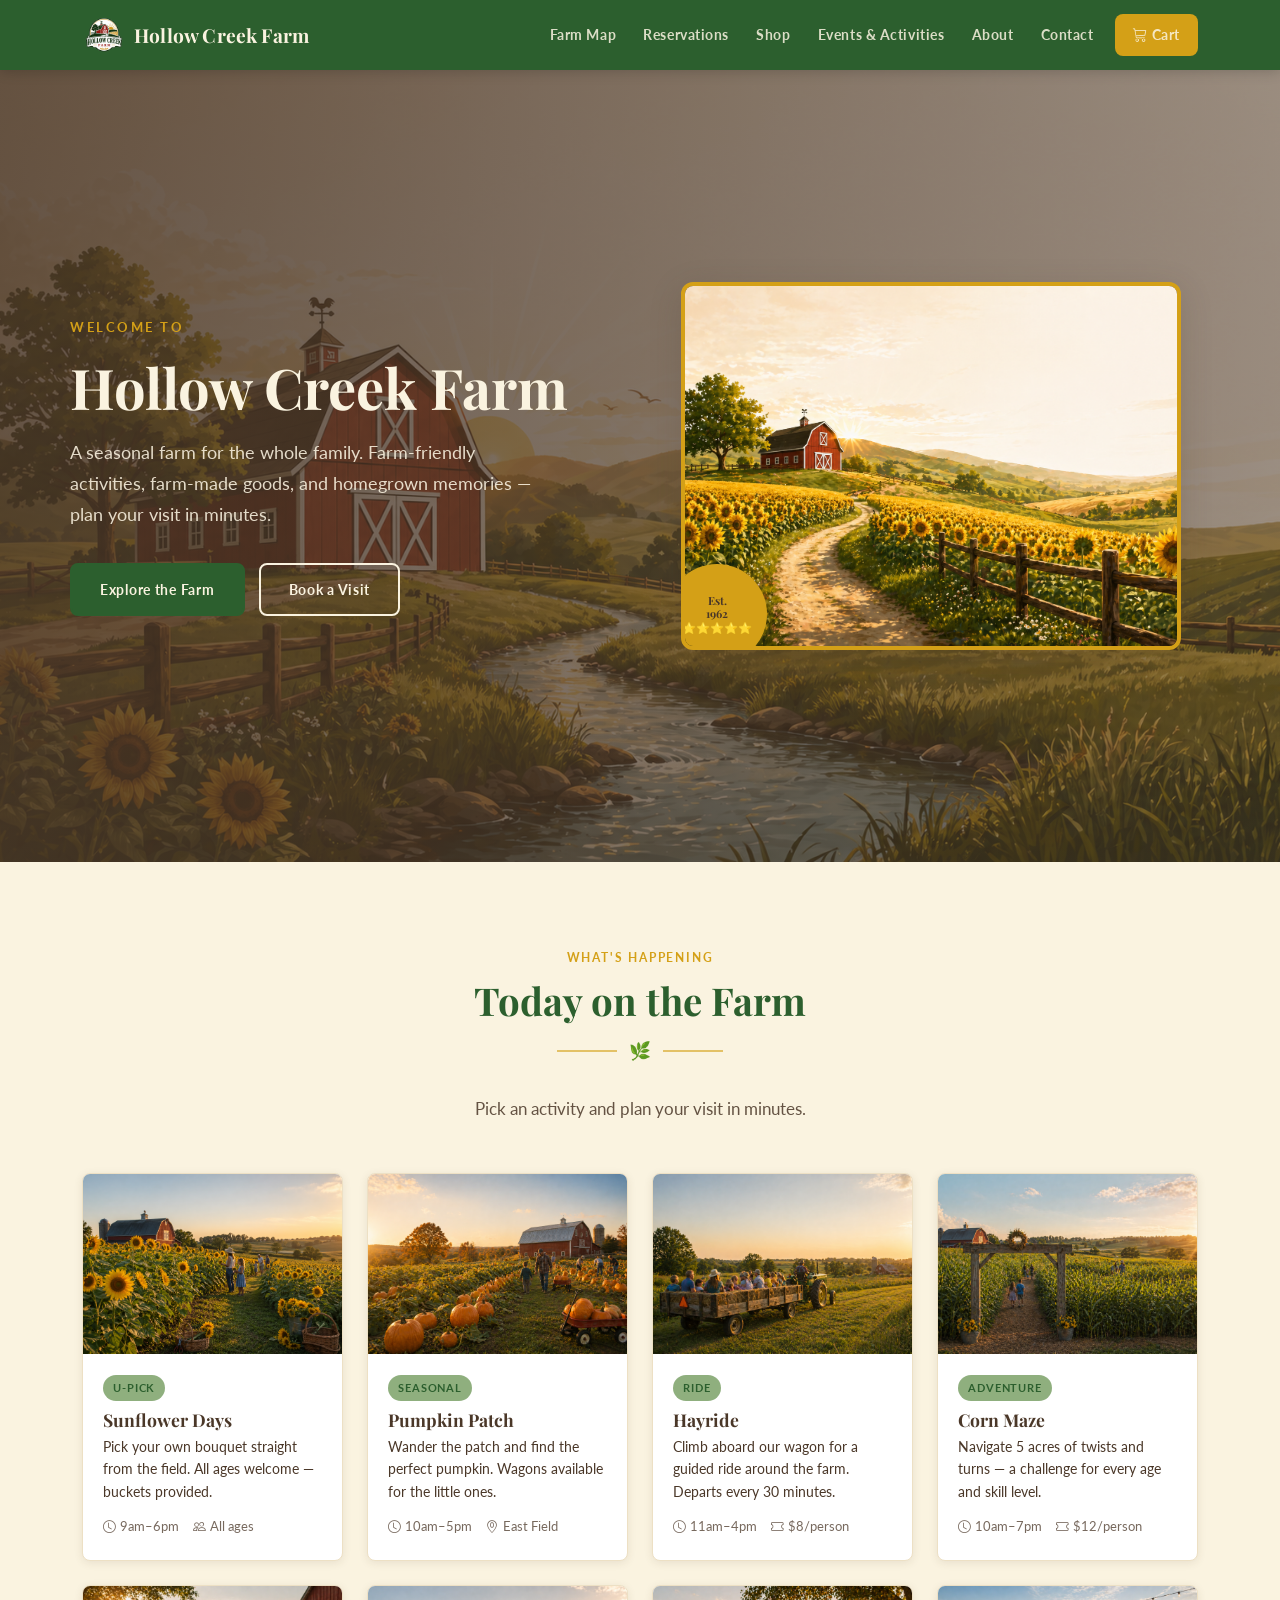
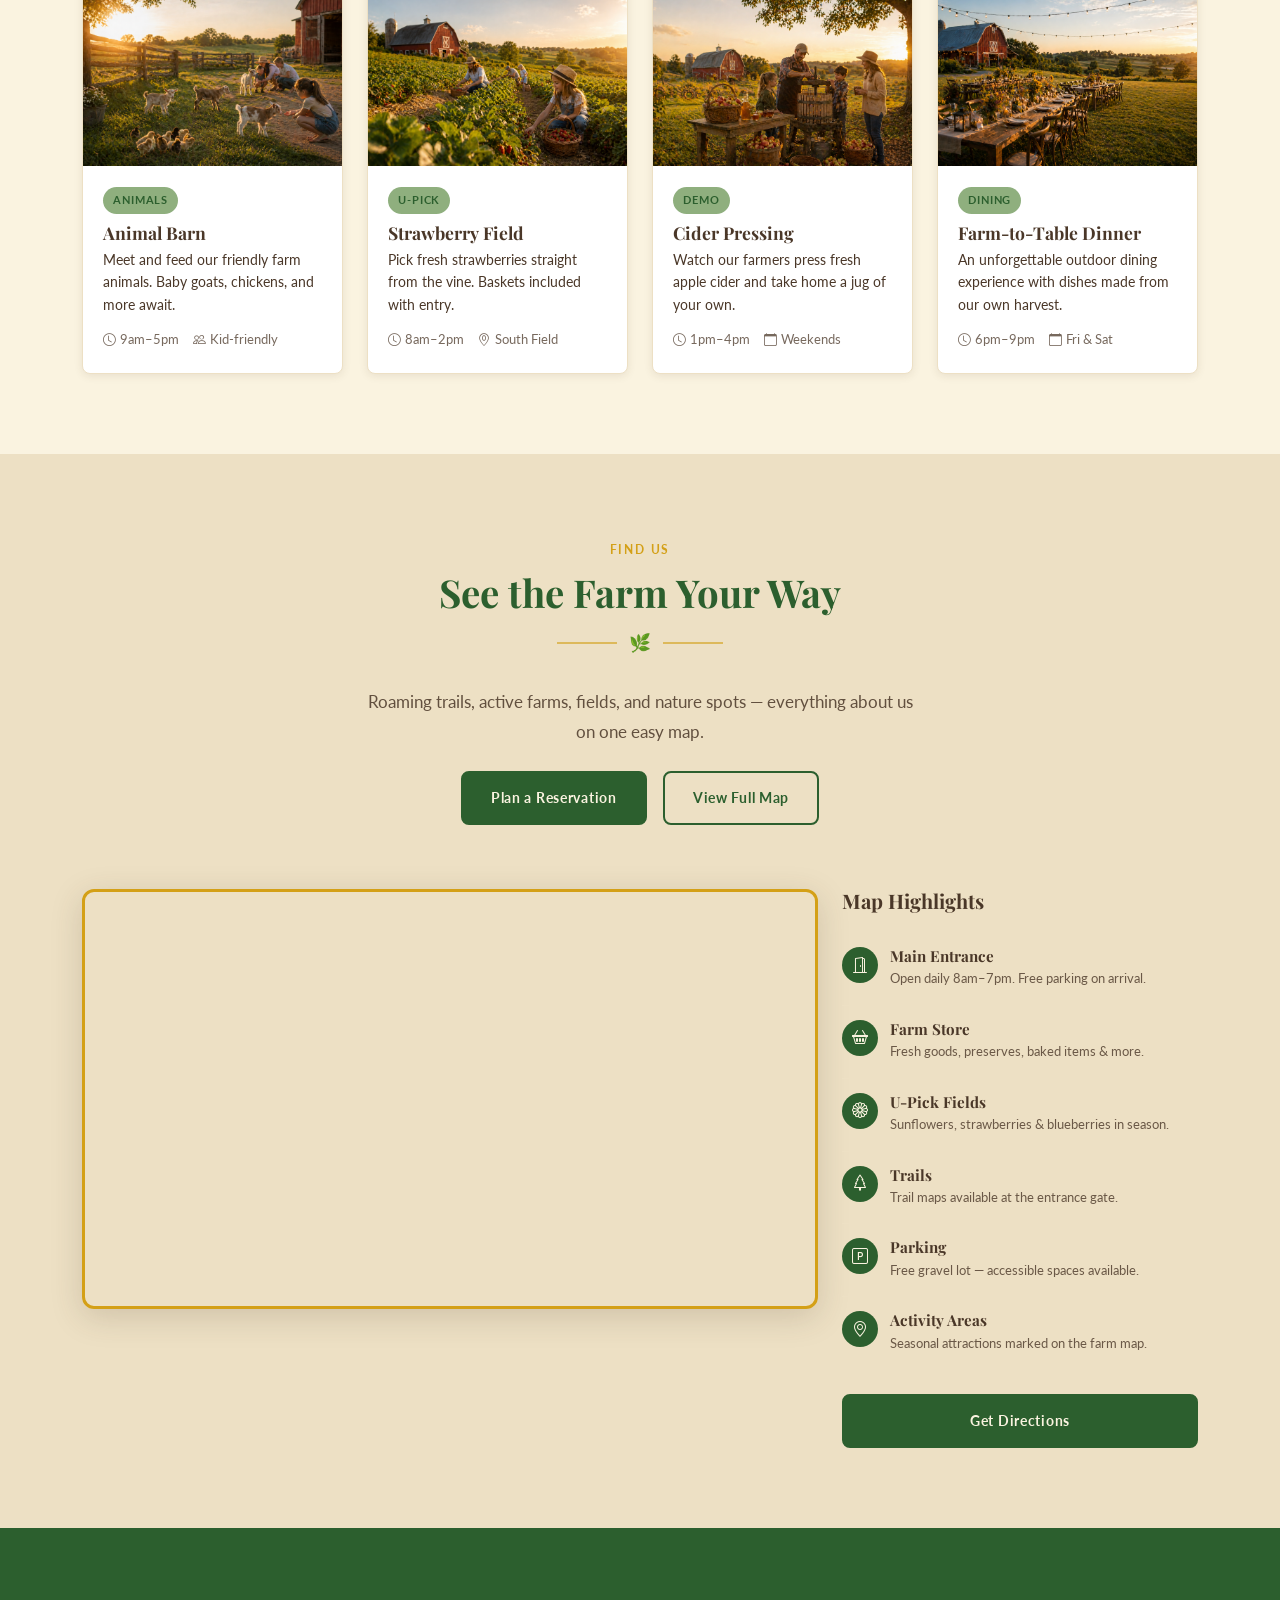
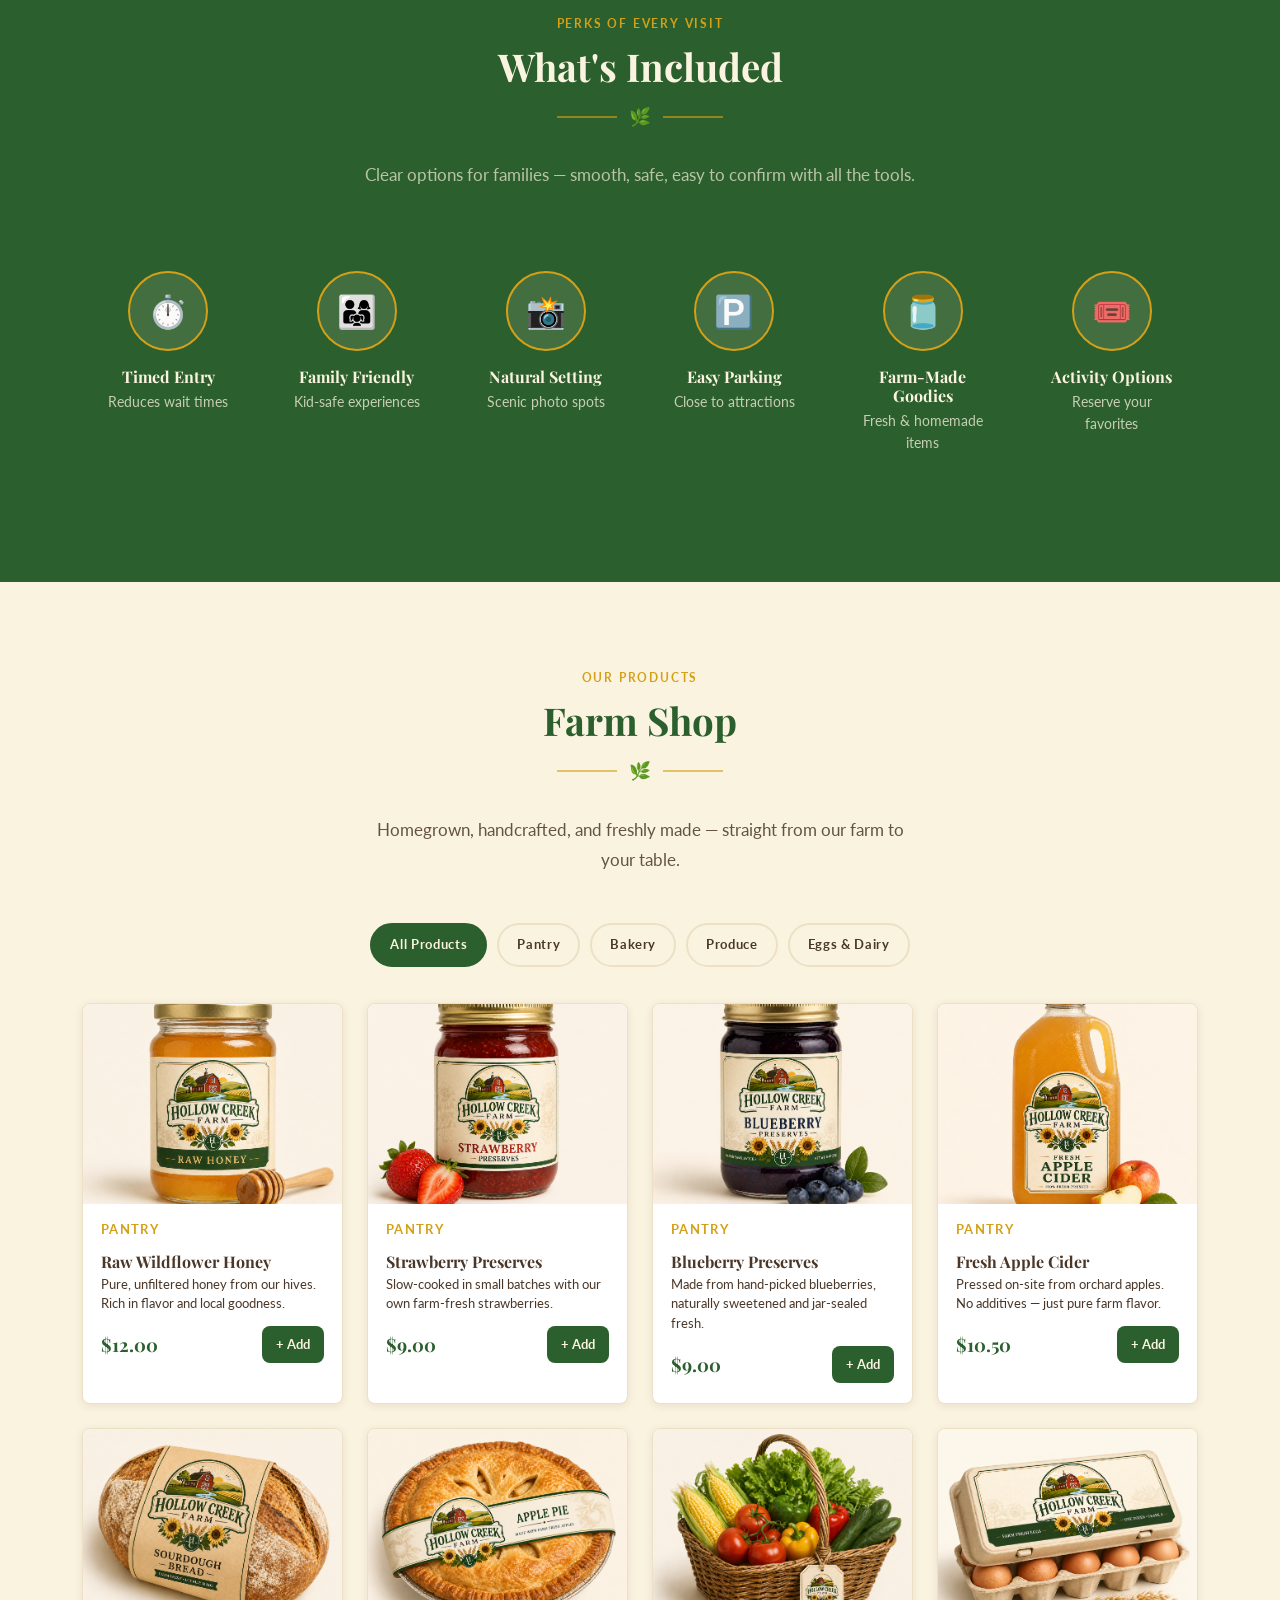
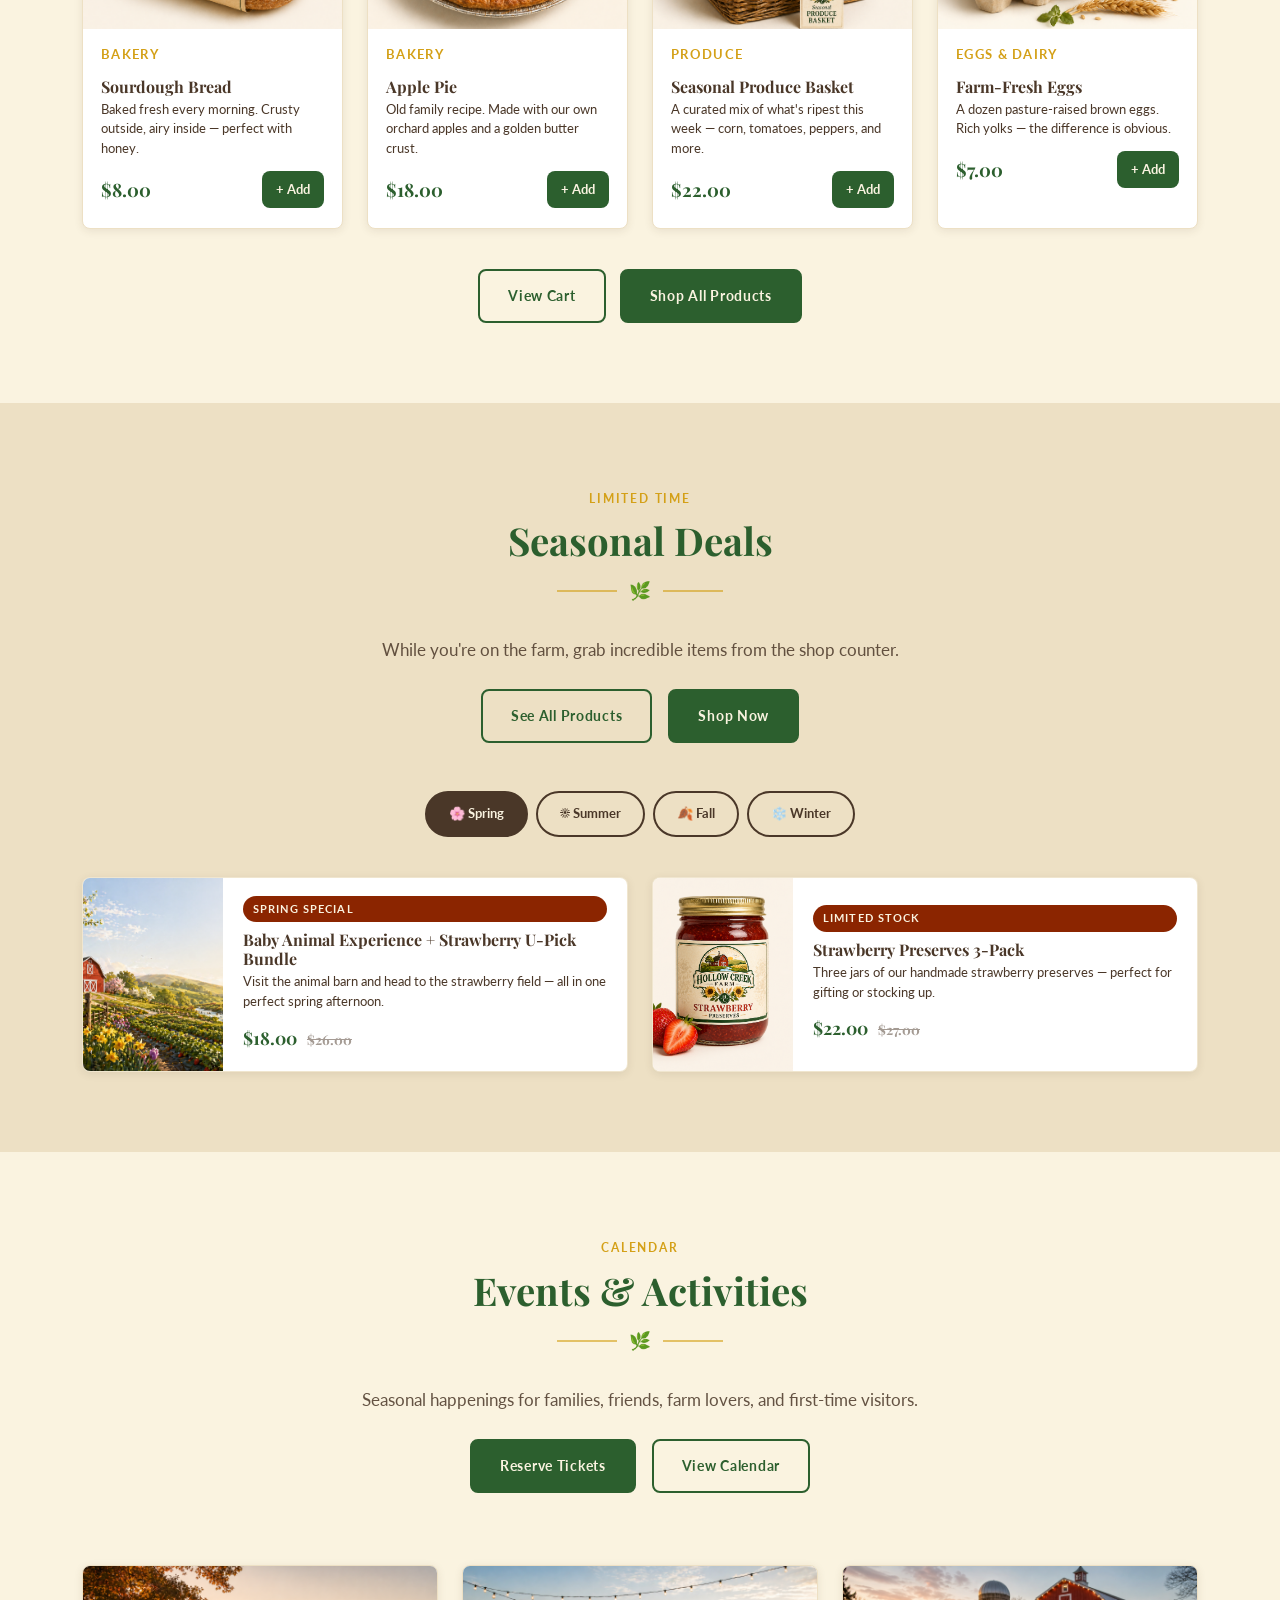
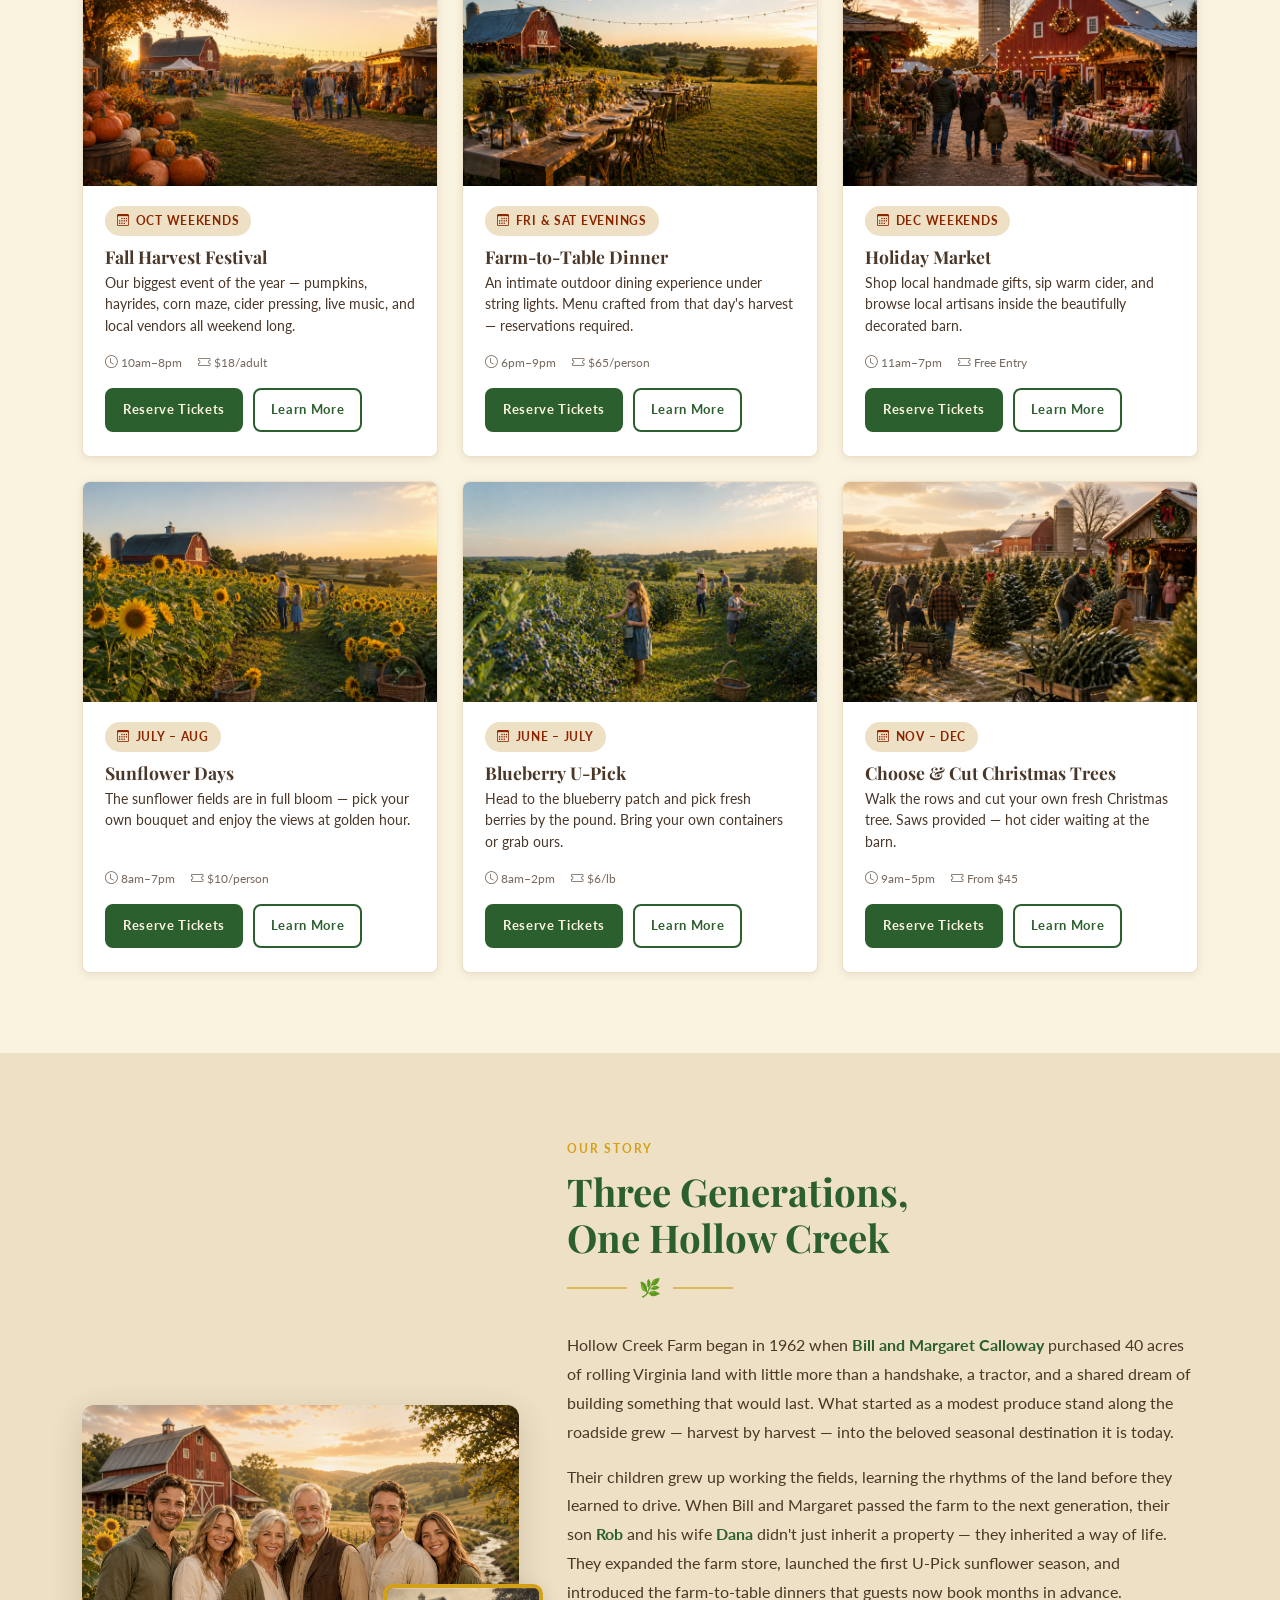
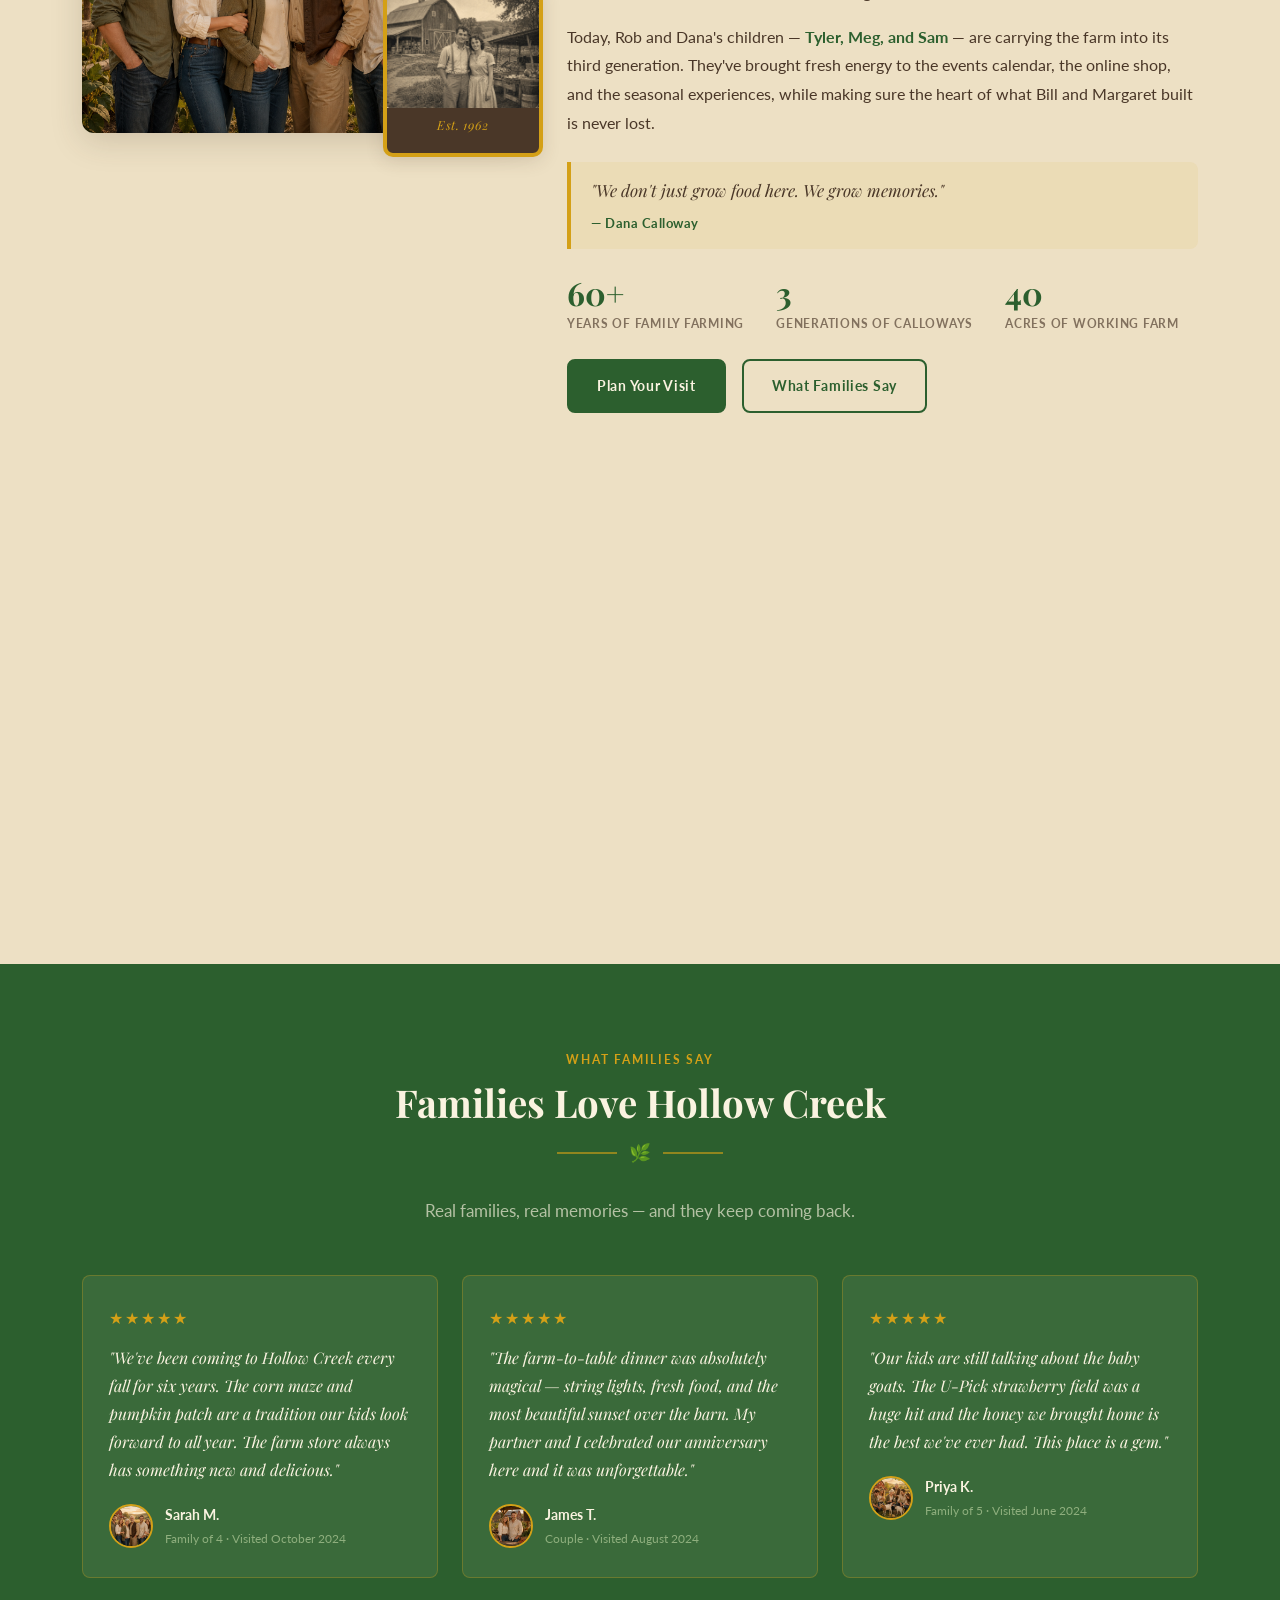
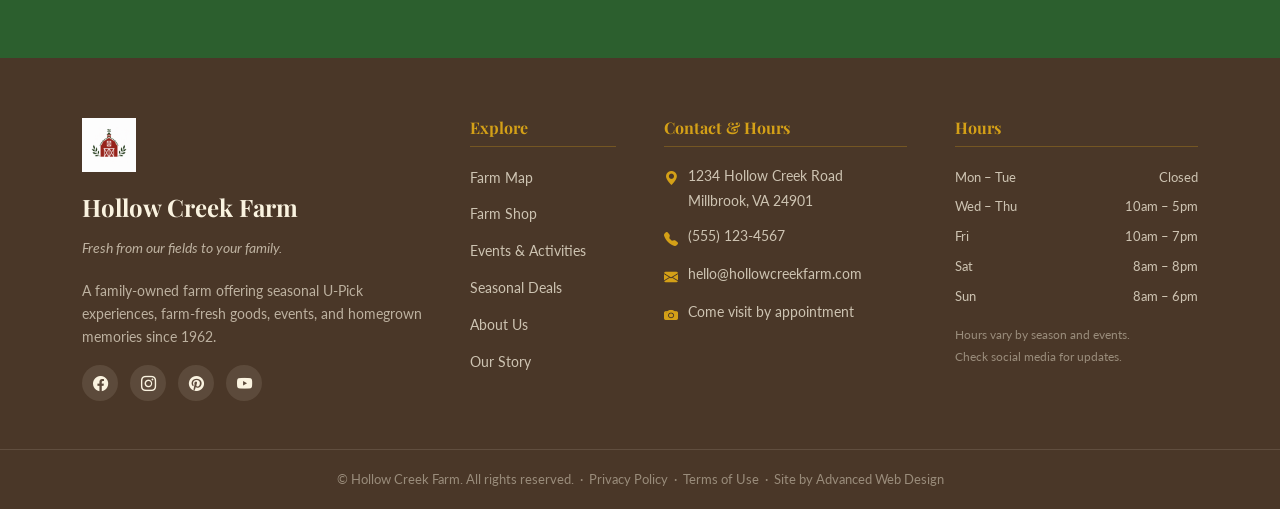
==== commit 024501b4: "finally" ====
--- a/index.html
+++ b/index.html
@@ -867,12 +867,12 @@
         <div class="col-lg-5 fade-up">
           <div class="about-img-stack">
             <img
-              src="client files/Staff  Family Portrait Style Graphics/family-calloway-full-group-barn.png"
+              src="/Client Files/Staff  Family Portrait Style Graphics/family-calloway-full-group-barn.png"
               alt="The Calloway family smiling together in front of the Hollow Creek Farm barn at sunset"
               class="about-img-main">
             <div class="about-img-inset">
               <img
-                src="client files/Staff  Family Portrait Style Graphics/family-founders-vintage-sepia-1962.png"
+                src="/Client Files/Staff  Family Portrait Style Graphics/family-founders-vintage-sepia-1962.png"
                 alt="A vintage sepia photograph of the original Calloway farm founders standing in front of the barn and farm stand, circa 1962"
                 class="about-img-vintage">
               <p class="about-img-caption">Est. 1962</p>
@@ -929,7 +929,7 @@
  
         <div class="col-sm-6 col-lg-3 fade-up">
           <div class="team-card">
-            <img src="/Client files/Staff  Family Portrait Style Graphics/family-bill-margaret-founders-fence.png"
+            <img src="/Client Files/Staff  Family Portrait Style Graphics/family-bill-margaret-founders-fence.png"
                  alt="Bill and Margaret Calloway, founders of Hollow Creek Farm, smiling together by a wooden fence at golden hour"
                  class="team-card-img">
             <div class="team-card-body">
@@ -941,7 +941,7 @@
  
         <div class="col-sm-6 col-lg-3 fade-up">
           <div class="team-card">
-            <img src="/Client files/Staff  Family Portrait Style Graphics/staff-dana-rob-farm-stand.png"
+            <img src="/Client Files/Staff  Family Portrait Style Graphics/staff-dana-rob-farm-stand.png"
                  alt="Dana and Rob Calloway smile behind the Hollow Creek Farm produce stand surrounded by fresh vegetables and preserved goods"
                  class="team-card-img">
             <div class="team-card-body">
@@ -953,7 +953,7 @@
  
         <div class="col-sm-6 col-lg-3 fade-up">
           <div class="team-card">
-            <img src="/Client files/Staff  Family Portrait Style Graphics/staff-tyler-meg-sam-harvesting.png"
+            <img src="/Client Files/Staff  Family Portrait Style Graphics/staff-tyler-meg-sam-harvesting.png"
                  alt="Tyler, Meg, and Sam Calloway work together harvesting vegetables and arranging flowers near the Hollow Creek Farm barn"
                  class="team-card-img">
             <div class="team-card-body">
@@ -965,7 +965,7 @@
  
         <div class="col-sm-6 col-lg-3 fade-up">
           <div class="team-card">
-            <img src="/Client files/Staff  Family Portrait Style Graphics/staff-full-team-barn-exterior.png"
+            <img src="/Client Files/Staff  Family Portrait Style Graphics/staff-full-team-barn-exterior.png"
                  alt="The full Hollow Creek Farm staff team posing together in front of the barn at sunset, including family members and farm employees"
                  class="team-card-img">
             <div class="team-card-body">
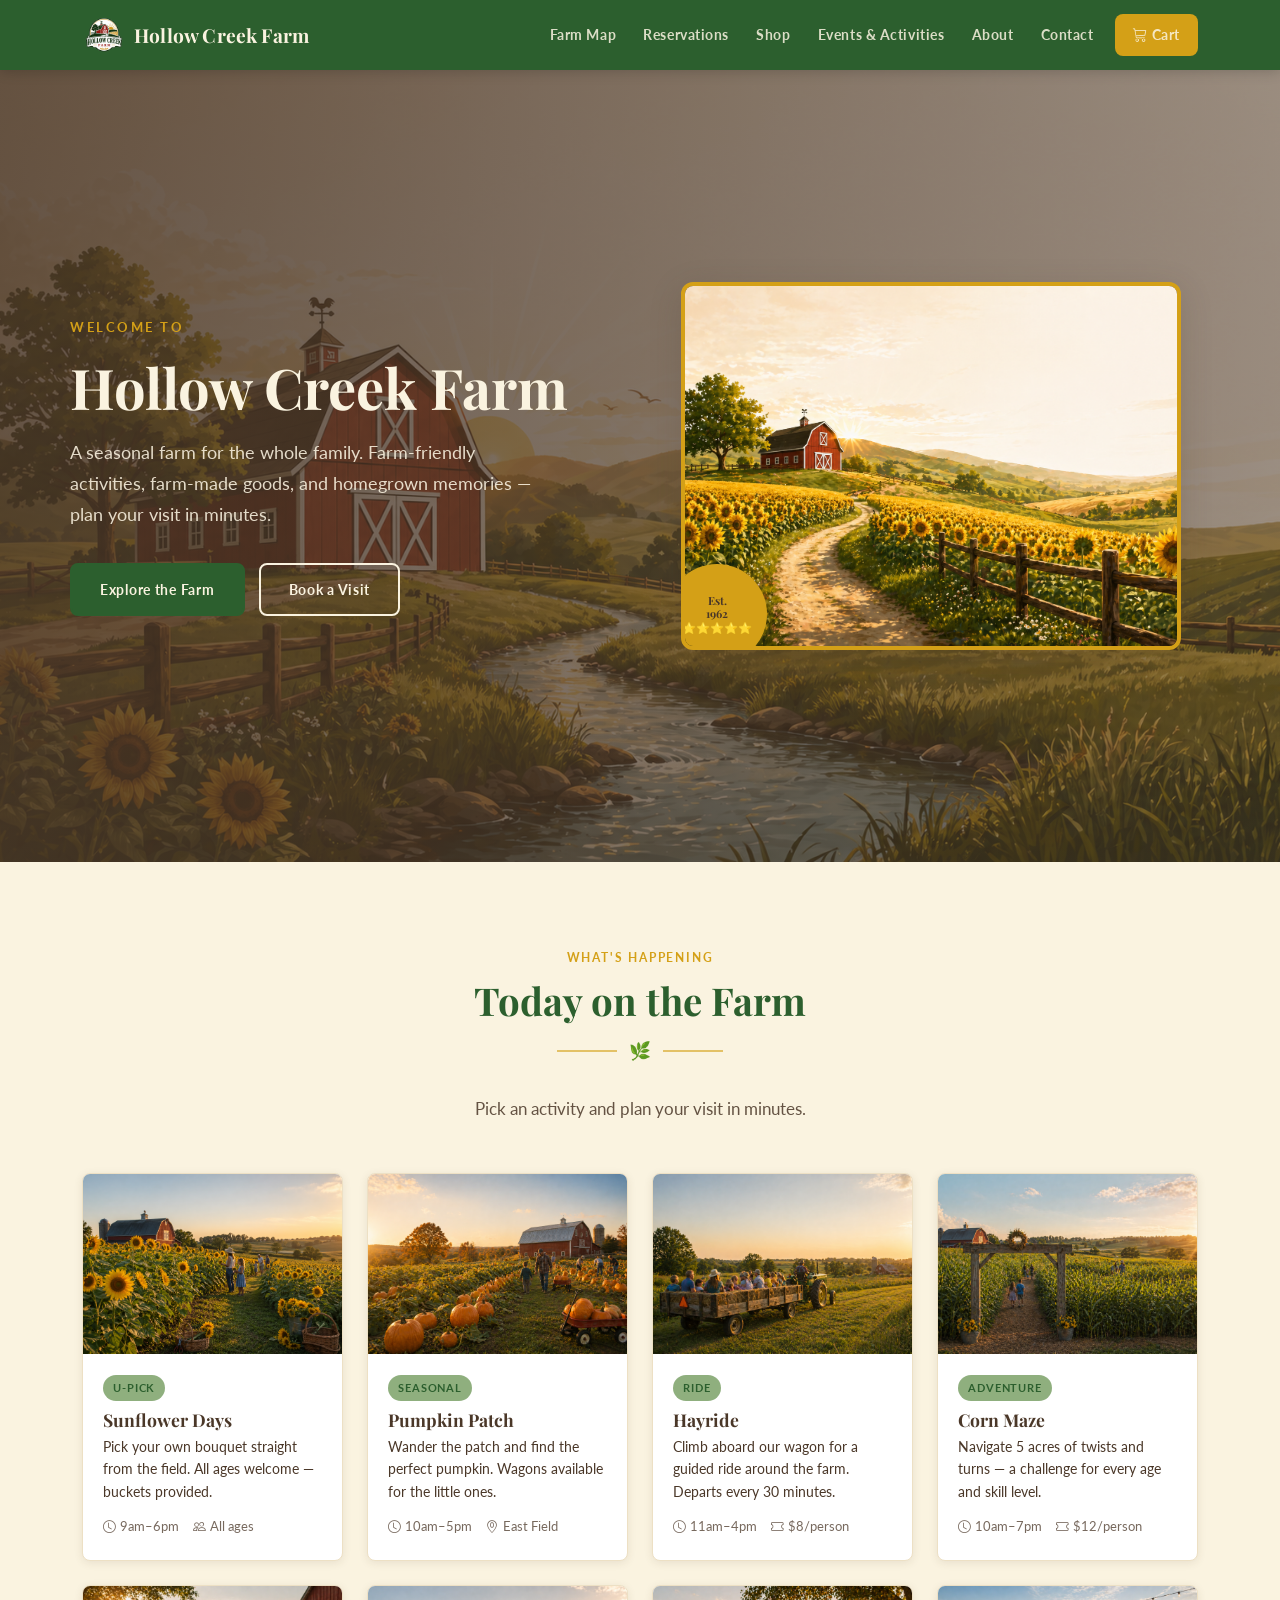
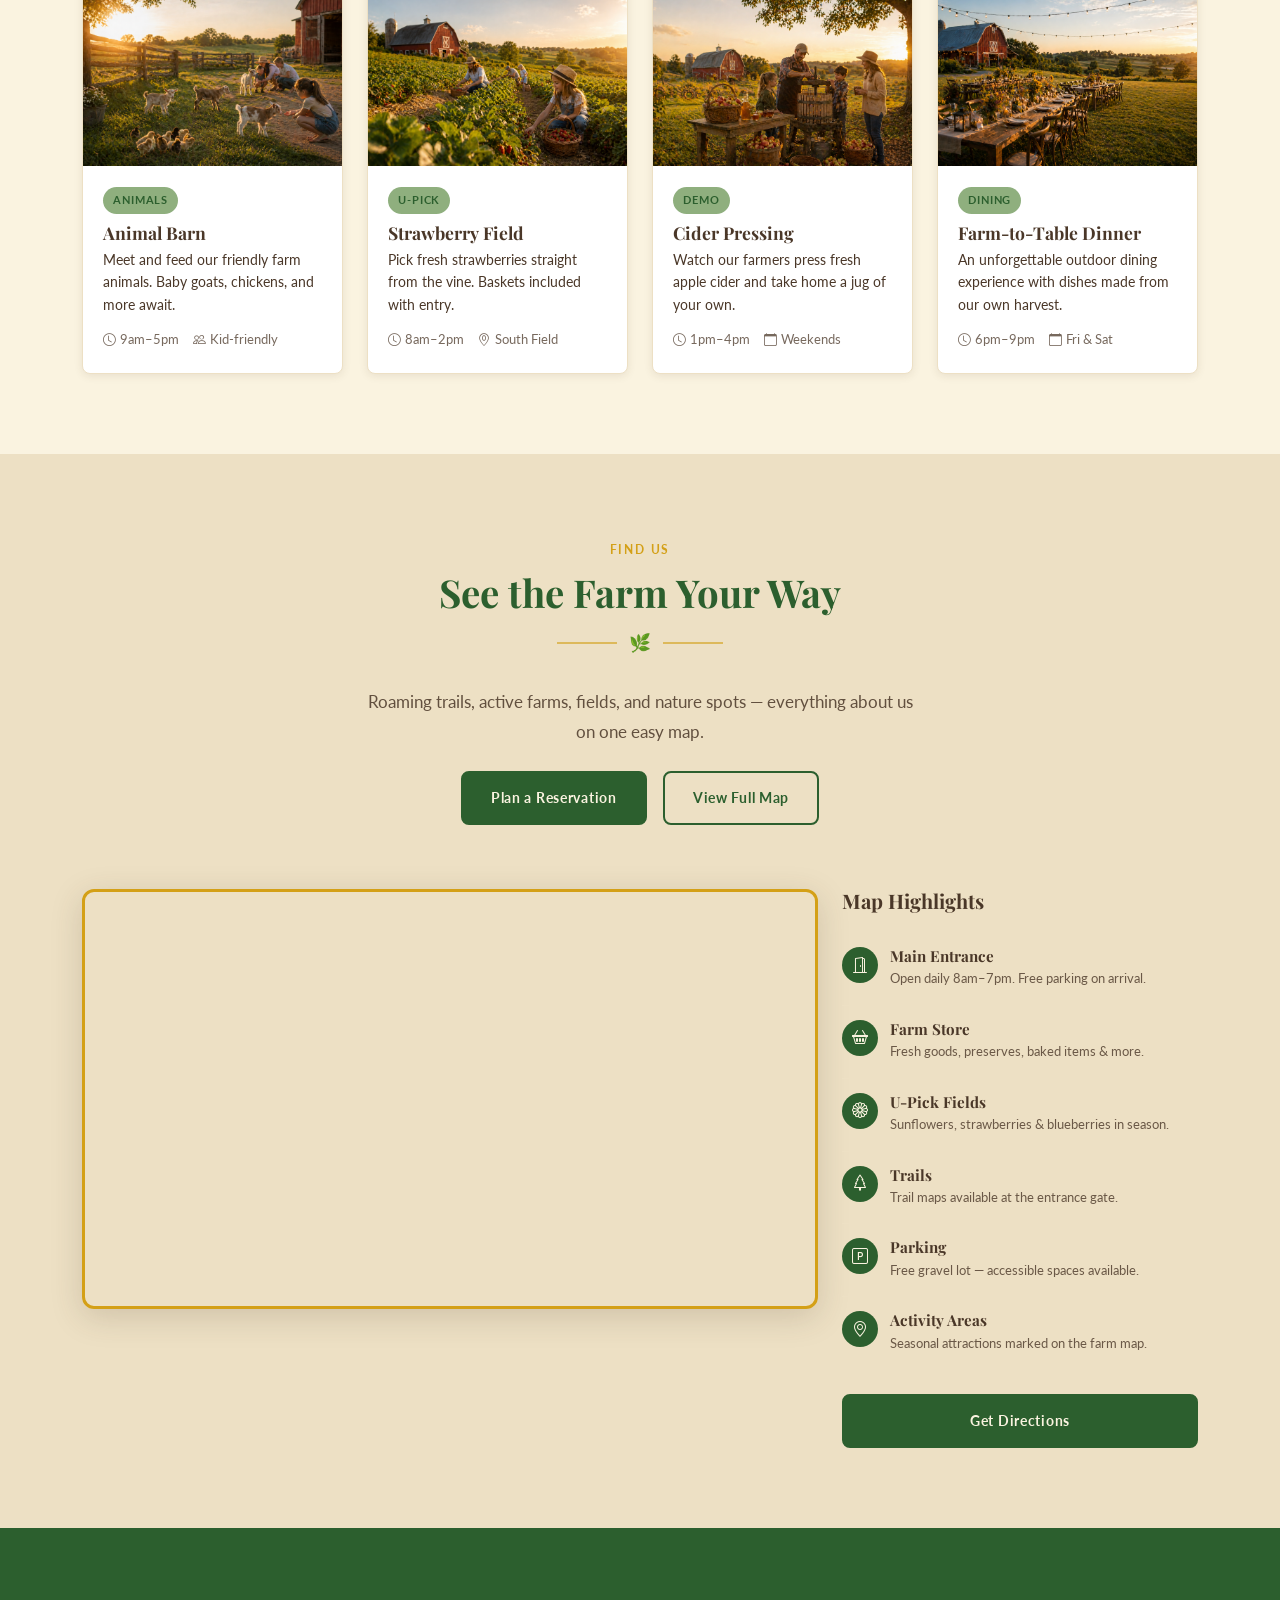
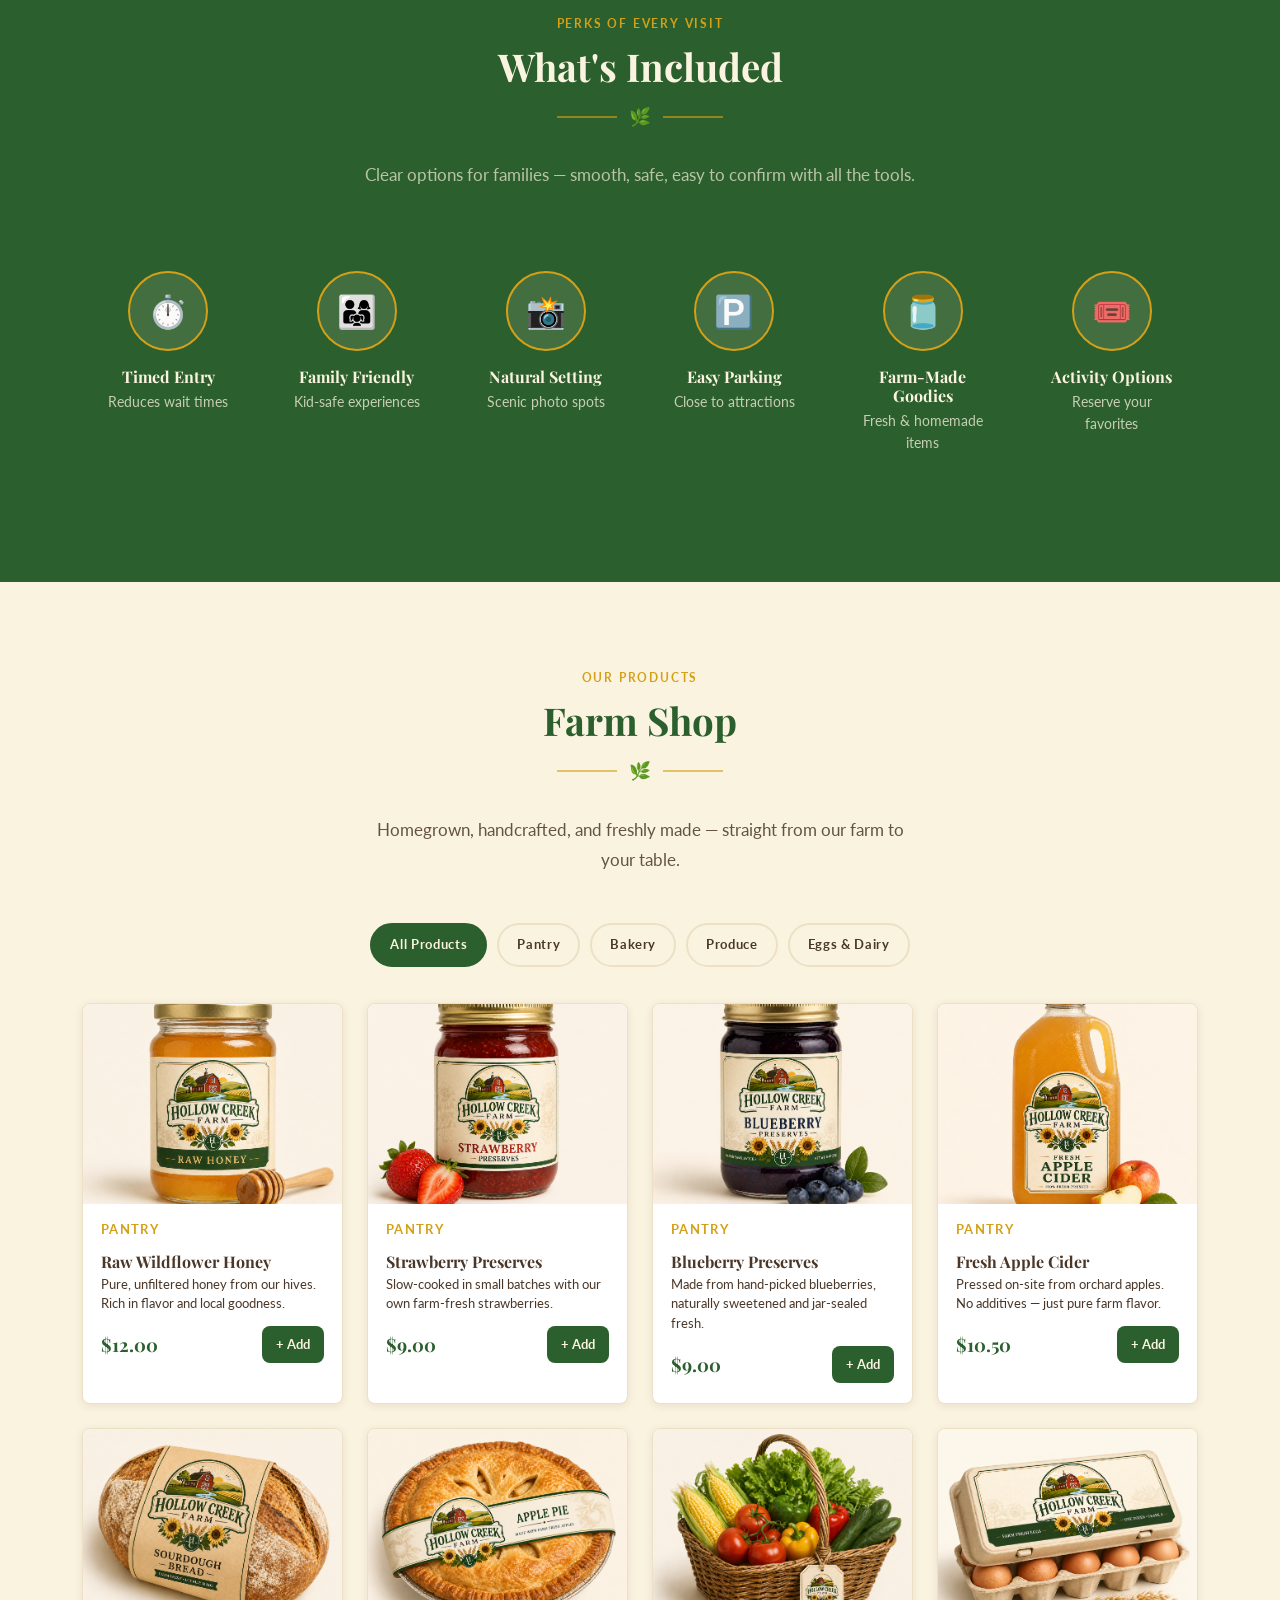
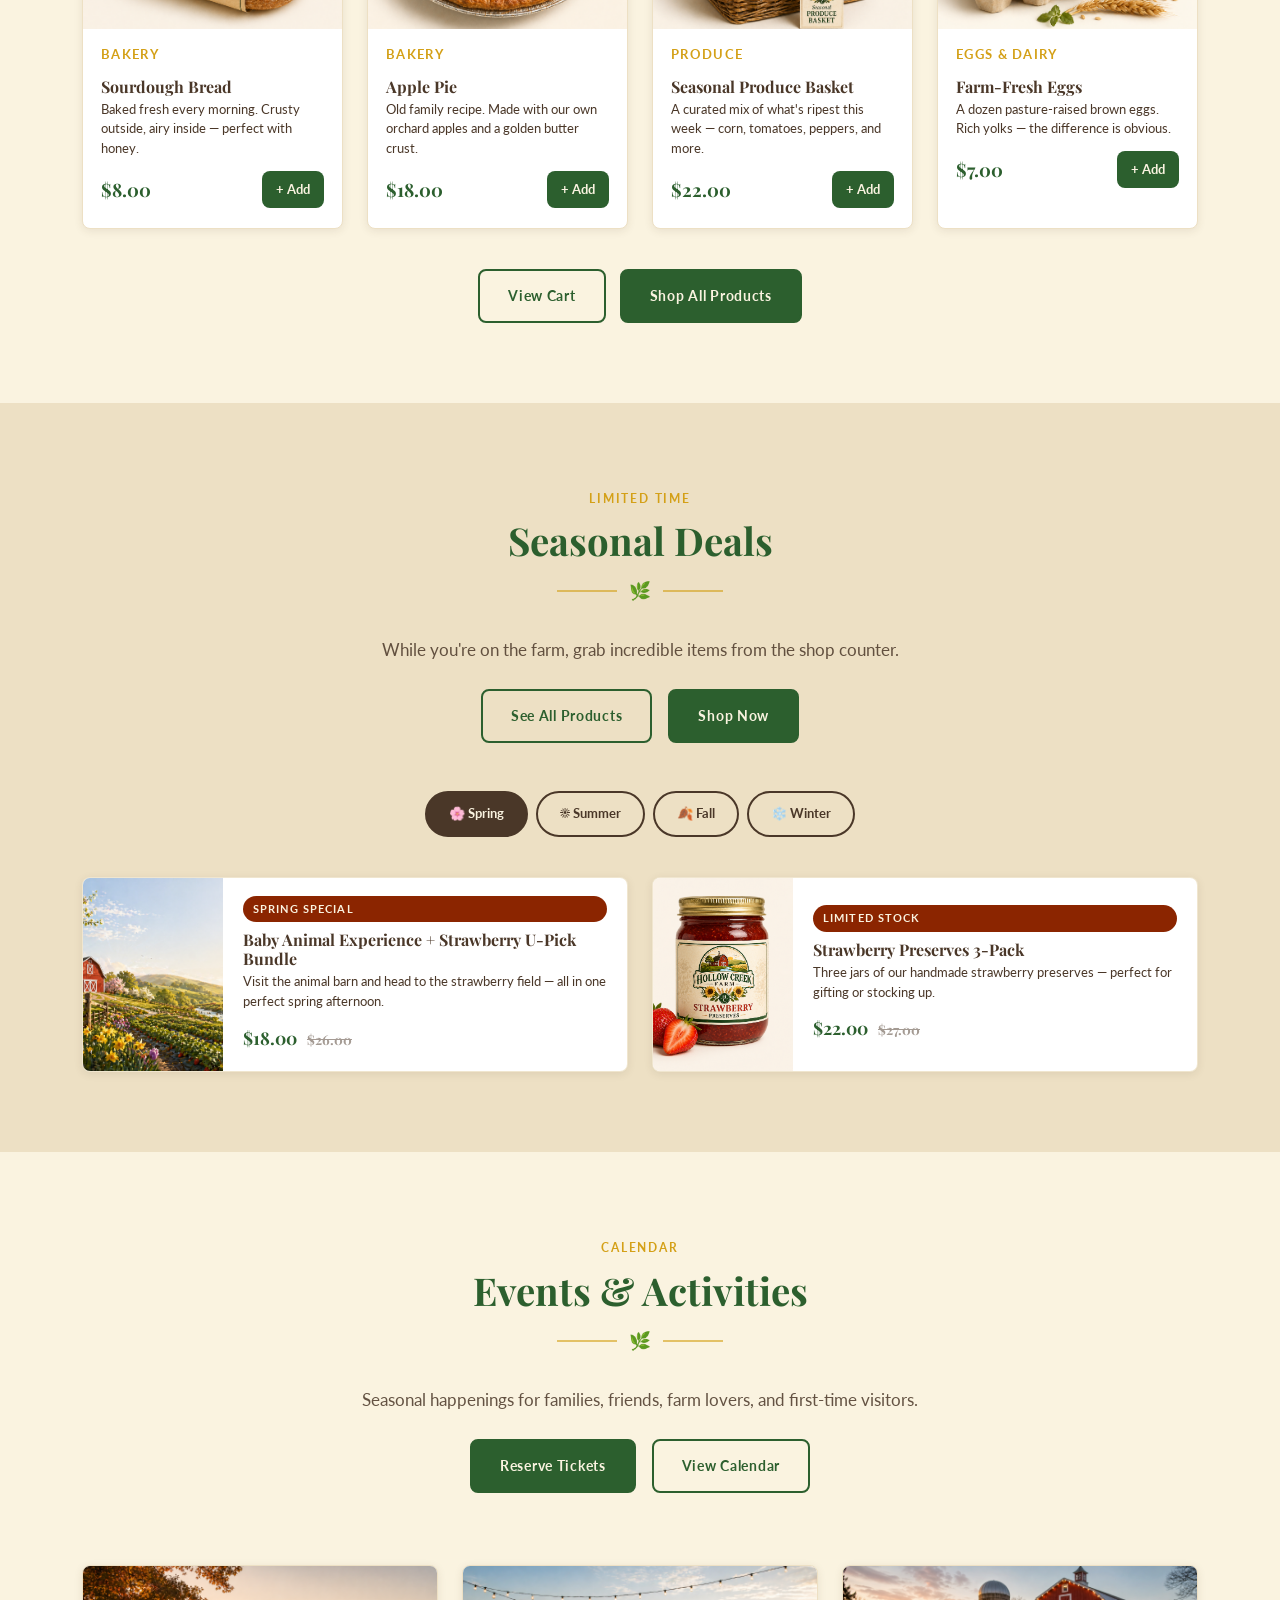
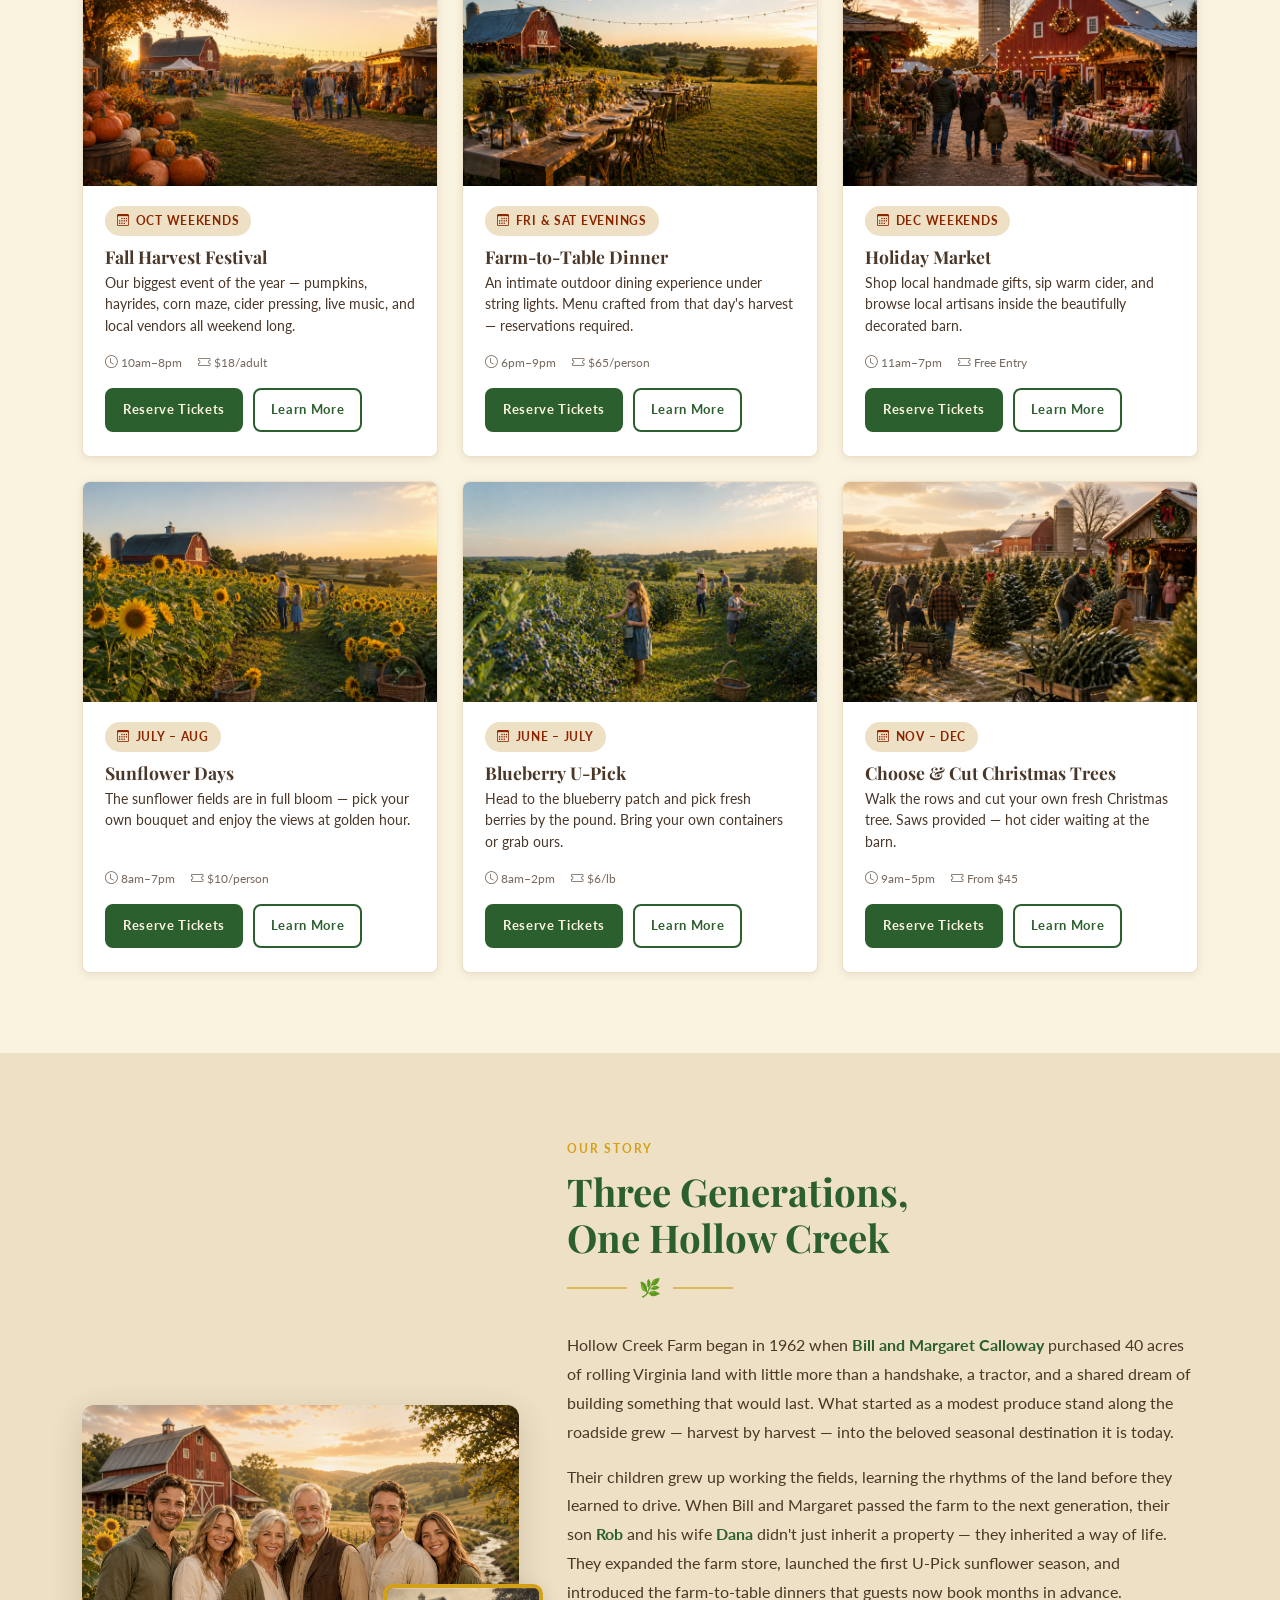
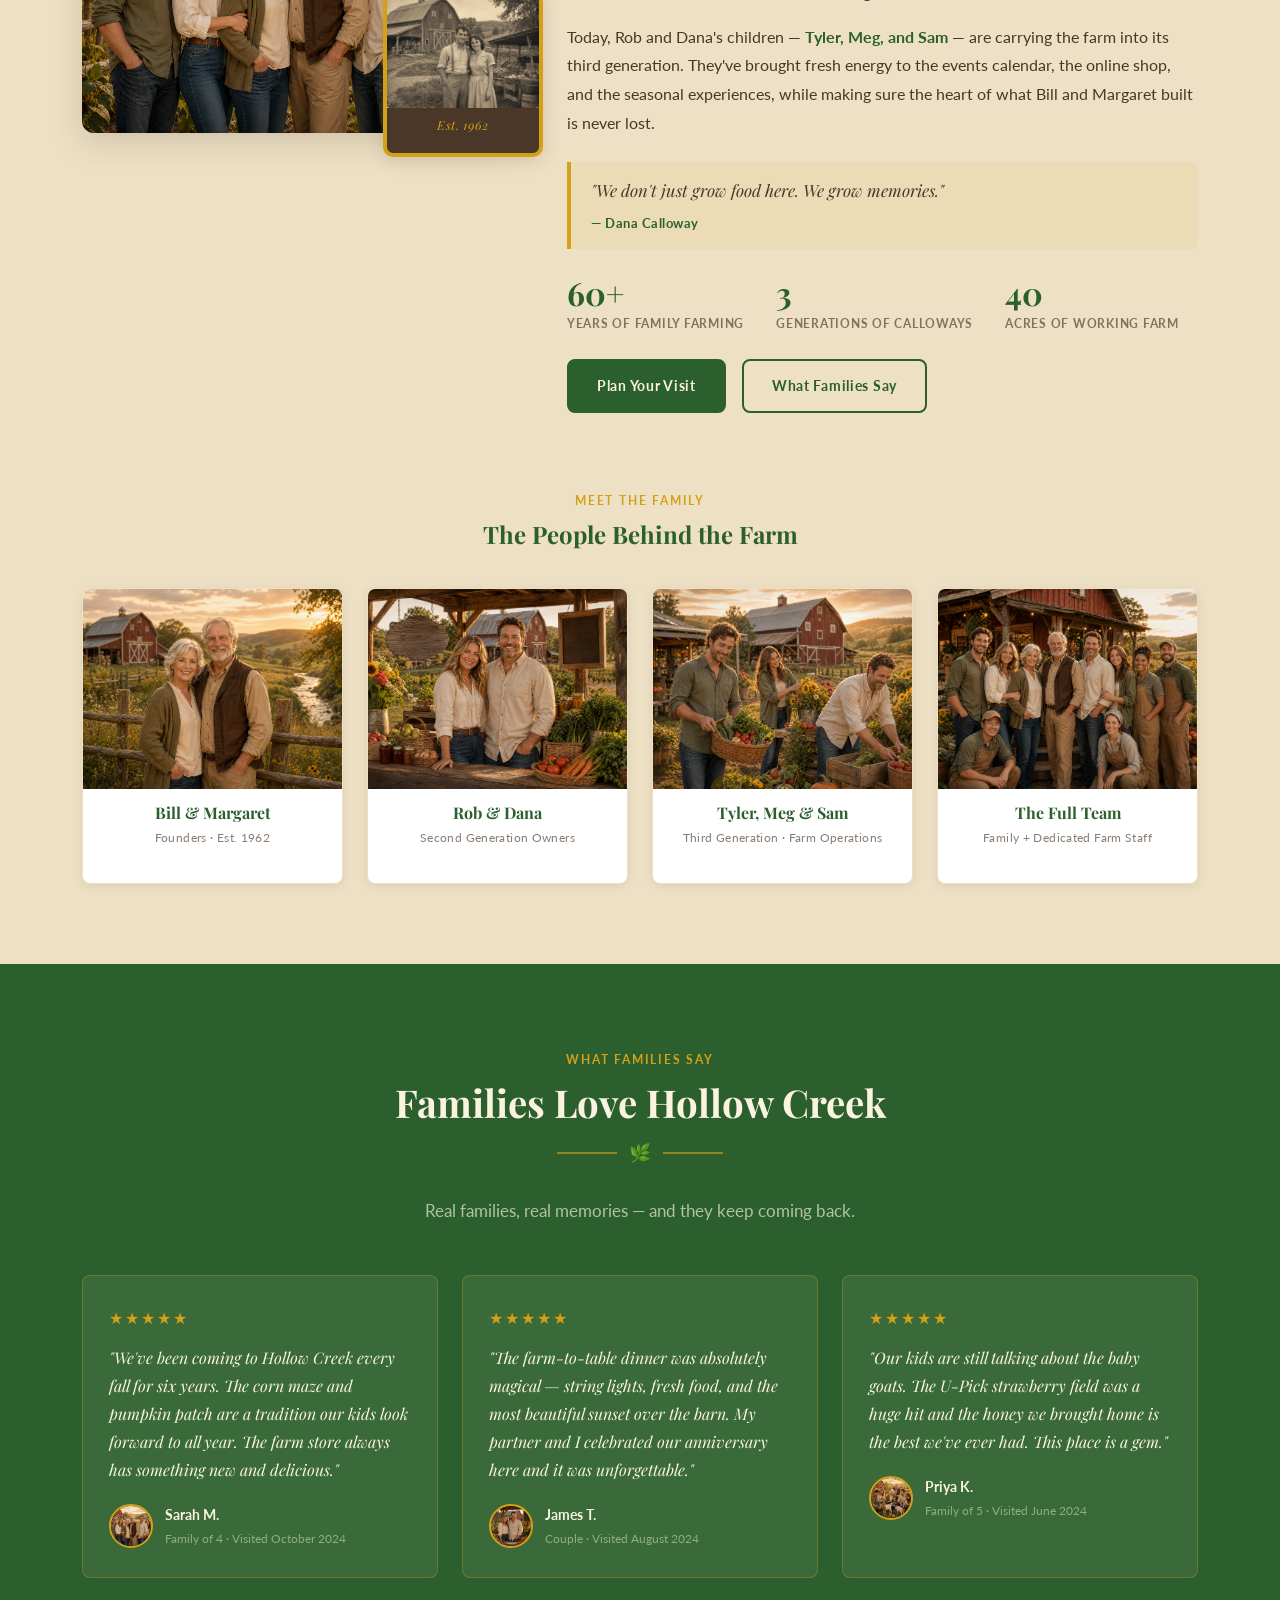
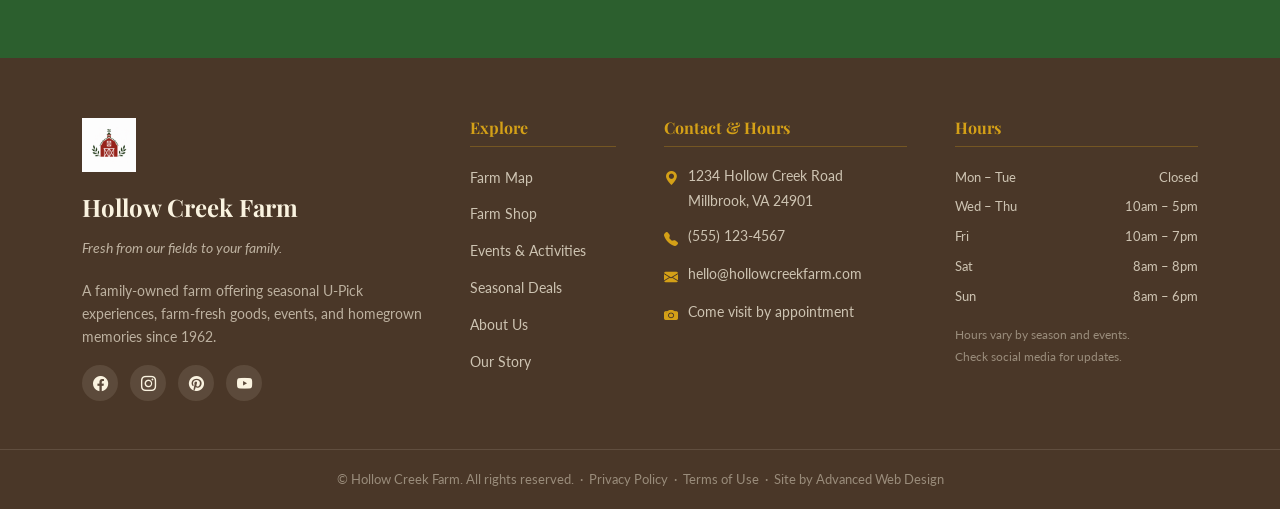
==== commit 2f05948f: "..." ====
--- a/index.html
+++ b/index.html
@@ -20,7 +20,7 @@
   <!-- Custom Styles -->
   <link rel="stylesheet" href="style.css">
 
-  <link rel="icon" type="image/png" href="/Client Files/Logos/logo-icon-sun-creek.png">
+  <link rel="icon" type="image/png" href="./Client Files/Logos/logo-icon-sun-creek.png">
 </head>
 <body>
 
@@ -34,7 +34,7 @@
       <a class="navbar-brand d-flex align-items-center gap-2" href="#hero">
         <!-- Replace src with: Logos/logo-main-full-color.png -->
         <!-- alt: Hollow Creek Farm logo featuring a red barn and sunflower illustration inside a circular badge design -->
-        <img src="/Client Files/Logos/logo-main-full-color.png" alt="Hollow Creek Farm logo featuring a red barn and sunflower illustration inside a circular badge design" class="nav-logo-img">
+        <img src="./Client Files/Logos/logo-main-full-color.png" alt="Hollow Creek Farm logo featuring a red barn and sunflower illustration inside a circular badge design" class="nav-logo-img">
         <span class="nav-logo-text">Hollow Creek Farm</span>
       </a>
 
@@ -69,7 +69,7 @@
   ====================================================== -->
   <section id="hero">
     <!-- Hero background image -->
-    <img src="/Client Files/Hero Imgs/hero-barn-creek-sunflowers-sunrise.png" alt="Illustrated sunrise view of the Hollow Creek Farm red barn with a winding creek and sunflowers in the foreground" class="hero-bg">
+    <img src="./Client Files/Hero Imgs/hero-barn-creek-sunflowers-sunrise.png" alt="Illustrated sunrise view of the Hollow Creek Farm red barn with a winding creek and sunflowers in the foreground" class="hero-bg">
     <div class="hero-overlay"></div>
 
     <div class="container hero-content">
@@ -89,7 +89,7 @@
         <!-- Image col -->
         <div class="col-lg-6 hero-img-col">
           <div class="hero-img-frame" style="position:relative;">
-            <img src="/Client Files/Hero Imgs/hero-sunflower-field-path-to-barn.png" alt="A dirt path leads through rows of sunflowers toward the Hollow Creek Farm barn at golden hour" style="width:100%;height:360px;object-fit:cover;border-radius:8px;">
+            <img src="./Client Files/Hero Imgs/hero-sunflower-field-path-to-barn.png" alt="A dirt path leads through rows of sunflowers toward the Hollow Creek Farm barn at golden hour" style="width:100%;height:360px;object-fit:cover;border-radius:8px;">
             <div class="hero-badge">Est.<br>1962<br>⭐⭐⭐⭐⭐</div>
           </div>
         </div>
@@ -117,7 +117,7 @@
         <!-- Card 1 -->
         <div class="col-sm-6 col-lg-3 fade-up">
           <div class="activity-card">
-            <img src="/Client Files/Events/event-sunflower-upick-family-sunset.png" alt="A family picks sunflowers at Hollow Creek Farm at sunset, with the red barn visible in the background" class="activity-card-img">
+            <img src="./Client Files/Events/event-sunflower-upick-family-sunset.png" alt="A family picks sunflowers at Hollow Creek Farm at sunset, with the red barn visible in the background" class="activity-card-img">
             <div class="activity-card-body">
               <span class="activity-tag">U-Pick</span>
               <h3>Sunflower Days</h3>
@@ -133,7 +133,7 @@
         <!-- Card 2 -->
         <div class="col-sm-6 col-lg-3 fade-up">
           <div class="activity-card">
-            <img src="/Client Files/Events/event-pumpkin-patch-father-son-wagon.png" alt="A father and son walk through the Hollow Creek Farm pumpkin patch pulling a red wagon full of orange pumpkins" class="activity-card-img">
+            <img src="./Client Files/Events/event-pumpkin-patch-father-son-wagon.png" alt="A father and son walk through the Hollow Creek Farm pumpkin patch pulling a red wagon full of orange pumpkins" class="activity-card-img">
             <div class="activity-card-body">
               <span class="activity-tag">Seasonal</span>
               <h3>Pumpkin Patch</h3>
@@ -149,7 +149,7 @@
         <!-- Card 3 -->
         <div class="col-sm-6 col-lg-3 fade-up">
           <div class="activity-card">
-            <img src="/Client Files/Events/event-hayride-tractor-wagon-sunset.png" alt="Families enjoy a hayride on a wooden wagon pulled by a green tractor at Hollow Creek Farm at sunset" class="activity-card-img">
+            <img src="./Client Files/Events/event-hayride-tractor-wagon-sunset.png" alt="Families enjoy a hayride on a wooden wagon pulled by a green tractor at Hollow Creek Farm at sunset" class="activity-card-img">
             <div class="activity-card-body">
               <span class="activity-tag">Ride</span>
               <h3>Hayride</h3>
@@ -165,7 +165,7 @@
         <!-- Card 4 -->
         <div class="col-sm-6 col-lg-3 fade-up">
           <div class="activity-card">
-            <img src="/Client Files/Events/event-corn-maze-entrance-family.png" alt="Two children walk through the wooden arch entrance to the Hollow Creek Farm corn maze surrounded by tall corn stalks" class="activity-card-img">
+            <img src="./Client Files/Events/event-corn-maze-entrance-family.png" alt="Two children walk through the wooden arch entrance to the Hollow Creek Farm corn maze surrounded by tall corn stalks" class="activity-card-img">
             <div class="activity-card-body">
               <span class="activity-tag">Adventure</span>
               <h3>Corn Maze</h3>
@@ -181,7 +181,7 @@
         <!-- Card 5 -->
         <div class="col-sm-6 col-lg-3 fade-up">
           <div class="activity-card">
-            <img src="/Client Files/Events/event-baby-animals-goats-chicks-spring.png" alt="Children and a parent feed and pet baby goats and chicks outside the Hollow Creek Farm barn at sunset" class="activity-card-img">
+            <img src="./Client Files/Events/event-baby-animals-goats-chicks-spring.png" alt="Children and a parent feed and pet baby goats and chicks outside the Hollow Creek Farm barn at sunset" class="activity-card-img">
             <div class="activity-card-body">
               <span class="activity-tag">Animals</span>
               <h3>Animal Barn</h3>
@@ -197,7 +197,7 @@
         <!-- Card 6 -->
         <div class="col-sm-6 col-lg-3 fade-up">
           <div class="activity-card">
-            <img src="/Client Files/Events/event-strawberry-upick-child-basket.png" alt="A young girl in a straw hat picks fresh strawberries into a basket at Hollow Creek Farm's U-Pick strawberry field" class="activity-card-img">
+            <img src="./Client Files/Events/event-strawberry-upick-child-basket.png" alt="A young girl in a straw hat picks fresh strawberries into a basket at Hollow Creek Farm's U-Pick strawberry field" class="activity-card-img">
             <div class="activity-card-body">
               <span class="activity-tag">U-Pick</span>
               <h3>Strawberry Field</h3>
@@ -213,7 +213,7 @@
         <!-- Card 7 -->
         <div class="col-sm-6 col-lg-3 fade-up">
           <div class="activity-card">
-            <img src="/Client Files/Events/event-apple-cider-pressing-family.png" alt="A farmer demonstrates apple cider pressing for two children at Hollow Creek Farm, with baskets of apples and jars of cider nearby" class="activity-card-img">
+            <img src="./Client Files/Events/event-apple-cider-pressing-family.png" alt="A farmer demonstrates apple cider pressing for two children at Hollow Creek Farm, with baskets of apples and jars of cider nearby" class="activity-card-img">
             <div class="activity-card-body">
               <span class="activity-tag">Demo</span>
               <h3>Cider Pressing</h3>
@@ -229,7 +229,7 @@
         <!-- Card 8 -->
         <div class="col-sm-6 col-lg-3 fade-up">
           <div class="activity-card">
-            <img src="/Client Files/Events/event-farm-to-table-dinner-string-lights.png" alt="An outdoor farm-to-table dinner set up at Hollow Creek Farm with sunflower centerpieces, candles, and string lights above" class="activity-card-img">
+            <img src="./Client Files/Events/event-farm-to-table-dinner-string-lights.png" alt="An outdoor farm-to-table dinner set up at Hollow Creek Farm with sunflower centerpieces, candles, and string lights above" class="activity-card-img">
             <div class="activity-card-body">
               <span class="activity-tag">Dining</span>
               <h3>Farm-to-Table Dinner</h3>
@@ -435,7 +435,7 @@
         <!-- Product 1 -->
         <div class="col-6 col-md-4 col-lg-3 product-col fade-up">
           <div class="product-card" data-category="pantry">
-            <img src="/Client Files/productPhotos/product-raw-honey-jar.png" alt="A jar of Hollow Creek Farm raw honey with a golden dripping honey dipper beside it" class="product-card-img">
+            <img src="./Client Files/productPhotos/product-raw-honey-jar.png" alt="A jar of Hollow Creek Farm raw honey with a golden dripping honey dipper beside it" class="product-card-img">
             <div class="product-card-body">
               <p class="product-category">Pantry</p>
               <h3>Raw Wildflower Honey</h3>
@@ -451,7 +451,7 @@
         <!-- Product 2 -->
         <div class="col-6 col-md-4 col-lg-3 product-col fade-up">
           <div class="product-card" data-category="pantry">
-            <img src="/Client Files/productPhotos/product-strawberry-preserves-jar.png" alt="A jar of Hollow Creek Farm strawberry preserves next to fresh red strawberries" class="product-card-img">
+            <img src="./Client Files/productPhotos/product-strawberry-preserves-jar.png" alt="A jar of Hollow Creek Farm strawberry preserves next to fresh red strawberries" class="product-card-img">
             <div class="product-card-body">
               <p class="product-category">Pantry</p>
               <h3>Strawberry Preserves</h3>
@@ -467,7 +467,7 @@
         <!-- Product 3 -->
         <div class="col-6 col-md-4 col-lg-3 product-col fade-up">
           <div class="product-card" data-category="pantry">
-            <img src="/Client Files/productPhotos/product-blueberry-preserves-jar.png" alt="A jar of Hollow Creek Farm blueberry preserves with fresh blueberries and leaves beside it" class="product-card-img">
+            <img src="./Client Files/productPhotos/product-blueberry-preserves-jar.png" alt="A jar of Hollow Creek Farm blueberry preserves with fresh blueberries and leaves beside it" class="product-card-img">
             <div class="product-card-body">
               <p class="product-category">Pantry</p>
               <h3>Blueberry Preserves</h3>
@@ -483,7 +483,7 @@
         <!-- Product 4 -->
         <div class="col-6 col-md-4 col-lg-3 product-col fade-up">
           <div class="product-card" data-category="pantry">
-            <img src="/Client Files/productPhotos/product-fresh-apple-cider-jug.png" alt="A gallon jug of Hollow Creek Farm fresh-pressed apple cider with an apple and apple slice beside it" class="product-card-img">
+            <img src="./Client Files/productPhotos/product-fresh-apple-cider-jug.png" alt="A gallon jug of Hollow Creek Farm fresh-pressed apple cider with an apple and apple slice beside it" class="product-card-img">
             <div class="product-card-body">
               <p class="product-category">Pantry</p>
               <h3>Fresh Apple Cider</h3>
@@ -499,7 +499,7 @@
         <!-- Product 5 -->
         <div class="col-6 col-md-4 col-lg-3 product-col fade-up">
           <div class="product-card" data-category="bakery">
-            <img src="/Client Files/productPhotos/product-sourdough-bread-loaf.png" alt="A rustic sourdough bread loaf wrapped with a Hollow Creek Farm paper band reading Farm Fresh and Locally Made" class="product-card-img">
+            <img src="./Client Files/productPhotos/product-sourdough-bread-loaf.png" alt="A rustic sourdough bread loaf wrapped with a Hollow Creek Farm paper band reading Farm Fresh and Locally Made" class="product-card-img">
             <div class="product-card-body">
               <p class="product-category">Bakery</p>
               <h3>Sourdough Bread</h3>
@@ -515,7 +515,7 @@
         <!-- Product 6 -->
         <div class="col-6 col-md-4 col-lg-3 product-col fade-up">
           <div class="product-card" data-category="bakery">
-            <img src="/Client Files/productPhotos/product-apple-pie-bakery.png" alt="A golden-crusted apple pie in a foil tin with a Hollow Creek Farm label band reading Made with Farm Fresh Apples" class="product-card-img">
+            <img src="./Client Files/productPhotos/product-apple-pie-bakery.png" alt="A golden-crusted apple pie in a foil tin with a Hollow Creek Farm label band reading Made with Farm Fresh Apples" class="product-card-img">
             <div class="product-card-body">
               <p class="product-category">Bakery</p>
               <h3>Apple Pie</h3>
@@ -531,7 +531,7 @@
         <!-- Product 7 -->
         <div class="col-6 col-md-4 col-lg-3 product-col fade-up">
           <div class="product-card" data-category="produce">
-            <img src="/Client Files/productPhotos/product-seasonal-produce-basket.png" alt="A wicker basket filled with seasonal produce including corn, tomatoes, peppers, and cucumbers with a Hollow Creek Farm Seasonal Produce Basket tag" class="product-card-img">
+            <img src="./Client Files/productPhotos/product-seasonal-produce-basket.png" alt="A wicker basket filled with seasonal produce including corn, tomatoes, peppers, and cucumbers with a Hollow Creek Farm Seasonal Produce Basket tag" class="product-card-img">
             <div class="product-card-body">
               <p class="product-category">Produce</p>
               <h3>Seasonal Produce Basket</h3>
@@ -547,7 +547,7 @@
         <!-- Product 8 -->
         <div class="col-6 col-md-4 col-lg-3 product-col fade-up">
           <div class="product-card" data-category="dairy">
-            <img src="/Client Files/productPhotos/product-fresh-eggs-dozen-carton.png" alt="A dozen fresh brown eggs in a carton with the Hollow Creek Farm label showing a red barn and sunflowers" class="product-card-img">
+            <img src="./Client Files/productPhotos/product-fresh-eggs-dozen-carton.png" alt="A dozen fresh brown eggs in a carton with the Hollow Creek Farm label showing a red barn and sunflowers" class="product-card-img">
             <div class="product-card-body">
               <p class="product-category">Eggs &amp; Dairy</p>
               <h3>Farm-Fresh Eggs</h3>
@@ -601,7 +601,7 @@
         <div class="row g-4">
           <div class="col-md-6 fade-up">
             <div class="deal-card">
-              <img src="/Client Files/productPhotos/scene-spring-baby-goats-strawberry-field.png" alt="Spring at Hollow Creek Farm with baby goats by a fence, a strawberry field in bloom, and flowering trees near the red barn" class="deal-card-img">
+              <img src="./Client Files/productPhotos/scene-spring-baby-goats-strawberry-field.png" alt="Spring at Hollow Creek Farm with baby goats by a fence, a strawberry field in bloom, and flowering trees near the red barn" class="deal-card-img">
               <div class="deal-card-body">
                 <span class="deal-badge">Spring Special</span>
                 <h3>Baby Animal Experience + Strawberry U-Pick Bundle</h3>
@@ -612,7 +612,7 @@
           </div>
           <div class="col-md-6 fade-up">
             <div class="deal-card">
-              <img src="/Client Files/productPhotos/product-strawberry-preserves-jar.png" alt="A jar of Hollow Creek Farm strawberry preserves next to fresh red strawberries" class="deal-card-img">
+              <img src="./Client Files/productPhotos/product-strawberry-preserves-jar.png" alt="A jar of Hollow Creek Farm strawberry preserves next to fresh red strawberries" class="deal-card-img">
               <div class="deal-card-body">
                 <span class="deal-badge">Limited Stock</span>
                 <h3>Strawberry Preserves 3-Pack</h3>
@@ -629,7 +629,7 @@
         <div class="row g-4">
           <div class="col-md-6 fade-up">
             <div class="deal-card">
-              <img src="/Client Files/productPhotos/scene-summer-sunflowers-berry-baskets.png" alt="A sunflower field leads to the Hollow Creek Farm barn in summer with baskets of fresh strawberries and blueberries in the foreground" class="deal-card-img">
+              <img src="./Client Files/productPhotos/scene-summer-sunflowers-berry-baskets.png" alt="A sunflower field leads to the Hollow Creek Farm barn in summer with baskets of fresh strawberries and blueberries in the foreground" class="deal-card-img">
               <div class="deal-card-body">
                 <span class="deal-badge">Summer Deal</span>
                 <h3>Sunflower &amp; Berry U-Pick Combo</h3>
@@ -640,7 +640,7 @@
           </div>
           <div class="col-md-6 fade-up">
             <div class="deal-card">
-              <img src="/Client Files/productPhotos/product-raw-honey-jar.png" alt="A jar of Hollow Creek Farm raw honey with a golden dripping honey dipper beside it" class="deal-card-img">
+              <img src="./Client Files/productPhotos/product-raw-honey-jar.png" alt="A jar of Hollow Creek Farm raw honey with a golden dripping honey dipper beside it" class="deal-card-img">
               <div class="deal-card-body">
                 <span class="deal-badge">Fan Favorite</span>
                 <h3>Honey &amp; Cider Gift Set</h3>
@@ -657,7 +657,7 @@
         <div class="row g-4">
           <div class="col-md-6 fade-up">
             <div class="deal-card">
-              <img src="/Client Files/productPhotos/scene-fall-hayride-pumpkins-cornfield.png" alt="A fall harvest scene at Hollow Creek Farm with pumpkins, a hayride, and golden cornfields under autumn foliage" class="deal-card-img">
+              <img src="./Client Files/productPhotos/scene-fall-hayride-pumpkins-cornfield.png" alt="A fall harvest scene at Hollow Creek Farm with pumpkins, a hayride, and golden cornfields under autumn foliage" class="deal-card-img">
               <div class="deal-card-body">
                 <span class="deal-badge">Fall Festival Deal</span>
                 <h3>Hayride + Corn Maze + Pumpkin Bundle</h3>
@@ -668,7 +668,7 @@
           </div>
           <div class="col-md-6 fade-up">
             <div class="deal-card">
-              <img src="/Client Files/productPhotos/product-apple-pie-bakery.png" alt="A golden-crusted apple pie in a foil tin with a Hollow Creek Farm label band reading Made with Farm Fresh Apples" class="deal-card-img">
+              <img src="./Client Files/productPhotos/product-apple-pie-bakery.png" alt="A golden-crusted apple pie in a foil tin with a Hollow Creek Farm label band reading Made with Farm Fresh Apples" class="deal-card-img">
               <div class="deal-card-body">
                 <span class="deal-badge">Harvest Special</span>
                 <h3>Apple Pie + Cider Jug Combo</h3>
@@ -696,7 +696,7 @@
           </div>
           <div class="col-md-6 fade-up">
             <div class="deal-card">
-              <img src="/Client Files/productPhotos/product-raw-honey-jar.png" alt="A jar of Hollow Creek Farm raw honey with a golden dripping honey dipper beside it" class="deal-card-img">
+              <img src="./Client Files/productPhotos/product-raw-honey-jar.png" alt="A jar of Hollow Creek Farm raw honey with a golden dripping honey dipper beside it" class="deal-card-img">
               <div class="deal-card-body">
                 <span class="deal-badge">Gift Bundle</span>
                 <h3>Farm Store Holiday Gift Basket</h3>
@@ -734,7 +734,7 @@
         <!-- Event 1 -->
         <div class="col-md-6 col-lg-4 fade-up">
           <div class="event-card">
-            <img src="/Client Files/Events/event-fall-harvest-festival-crowds.png" alt="Crowds enjoy the Hollow Creek Farm fall harvest festival surrounded by pumpkins, hay bales, and vendor tents" class="event-card-img">
+            <img src="./Client Files/Events/event-fall-harvest-festival-crowds.png" alt="Crowds enjoy the Hollow Creek Farm fall harvest festival surrounded by pumpkins, hay bales, and vendor tents" class="event-card-img">
             <div class="event-card-body">
               <span class="event-date-badge"><i class="bi bi-calendar3"></i> Oct Weekends</span>
               <h3>Fall Harvest Festival</h3>
@@ -754,7 +754,7 @@
         <!-- Event 2 -->
         <div class="col-md-6 col-lg-4 fade-up">
           <div class="event-card">
-            <img src="/Client Files/Events/event-farm-to-table-dinner-string-lights.png" alt="An outdoor farm-to-table dinner set up at Hollow Creek Farm with sunflower centerpieces, candles, and string lights above" class="event-card-img">
+            <img src="./Client Files/Events/event-farm-to-table-dinner-string-lights.png" alt="An outdoor farm-to-table dinner set up at Hollow Creek Farm with sunflower centerpieces, candles, and string lights above" class="event-card-img">
             <div class="event-card-body">
               <span class="event-date-badge"><i class="bi bi-calendar3"></i> Fri &amp; Sat Evenings</span>
               <h3>Farm-to-Table Dinner</h3>
@@ -774,7 +774,7 @@
         <!-- Event 3 -->
         <div class="col-md-6 col-lg-4 fade-up">
           <div class="event-card">
-            <img src="/Client Files/Events/event-holiday-market-barn-lights-winter.png" alt="Families browse vendor stalls at the Hollow Creek Farm winter holiday market, with the barn decorated in wreaths and lights" class="event-card-img">
+            <img src="./Client Files/Events/event-holiday-market-barn-lights-winter.png" alt="Families browse vendor stalls at the Hollow Creek Farm winter holiday market, with the barn decorated in wreaths and lights" class="event-card-img">
             <div class="event-card-body">
               <span class="event-date-badge"><i class="bi bi-calendar3"></i> Dec Weekends</span>
               <h3>Holiday Market</h3>
@@ -794,7 +794,7 @@
         <!-- Event 4 -->
         <div class="col-md-6 col-lg-4 fade-up">
           <div class="event-card">
-            <img src="/Client Files/Events/event-sunflower-upick-family-sunset.png" alt="A family picks sunflowers at Hollow Creek Farm at sunset, with the red barn visible in the background" class="event-card-img">
+            <img src="./Client Files/Events/event-sunflower-upick-family-sunset.png" alt="A family picks sunflowers at Hollow Creek Farm at sunset, with the red barn visible in the background" class="event-card-img">
             <div class="event-card-body">
               <span class="event-date-badge"><i class="bi bi-calendar3"></i> July – Aug</span>
               <h3>Sunflower Days</h3>
@@ -814,7 +814,7 @@
         <!-- Event 5 -->
         <div class="col-md-6 col-lg-4 fade-up">
           <div class="event-card">
-            <img src="/Client Files/Events/event-blueberry-upick-family-summer.png" alt="A family picks blueberries at Hollow Creek Farm's U-Pick blueberry fields on a sunny summer afternoon" class="event-card-img">
+            <img src="./Client Files/Events/event-blueberry-upick-family-summer.png" alt="A family picks blueberries at Hollow Creek Farm's U-Pick blueberry fields on a sunny summer afternoon" class="event-card-img">
             <div class="event-card-body">
               <span class="event-date-badge"><i class="bi bi-calendar3"></i> June – July</span>
               <h3>Blueberry U-Pick</h3>
@@ -834,7 +834,7 @@
         <!-- Event 6 -->
         <div class="col-md-6 col-lg-4 fade-up">
           <div class="event-card">
-            <img src="/Client Files/Events/event-christmas-tree-farm-choose-cut.png" alt="Families choose and cut Christmas trees at Hollow Creek Farm while snow dusts the ground and the red barn stands in the background" class="event-card-img">
+            <img src="./Client Files/Events/event-christmas-tree-farm-choose-cut.png" alt="Families choose and cut Christmas trees at Hollow Creek Farm while snow dusts the ground and the red barn stands in the background" class="event-card-img">
             <div class="event-card-body">
               <span class="event-date-badge"><i class="bi bi-calendar3"></i> Nov – Dec</span>
               <h3>Choose &amp; Cut Christmas Trees</h3>
@@ -867,12 +867,12 @@
         <div class="col-lg-5 fade-up">
           <div class="about-img-stack">
             <img
-              src="/Client Files/Staff  Family Portrait Style Graphics/family-calloway-full-group-barn.png"
+              src="./Client Files/Staff  Family Portrait Style Graphics/family-calloway-full-group-barn.png"
               alt="The Calloway family smiling together in front of the Hollow Creek Farm barn at sunset"
               class="about-img-main">
             <div class="about-img-inset">
               <img
-                src="/Client Files/Staff  Family Portrait Style Graphics/family-founders-vintage-sepia-1962.png"
+                src="./Client Files/Staff  Family Portrait Style Graphics/family-founders-vintage-sepia-1962.png"
                 alt="A vintage sepia photograph of the original Calloway farm founders standing in front of the barn and farm stand, circa 1962"
                 class="about-img-vintage">
               <p class="about-img-caption">Est. 1962</p>
@@ -929,7 +929,7 @@
  
         <div class="col-sm-6 col-lg-3 fade-up">
           <div class="team-card">
-            <img src="/Client Files/Staff  Family Portrait Style Graphics/family-bill-margaret-founders-fence.png"
+            <img src="./Client Files/Staff  Family Portrait Style Graphics/family-bill-margaret-founders-fence.png"
                  alt="Bill and Margaret Calloway, founders of Hollow Creek Farm, smiling together by a wooden fence at golden hour"
                  class="team-card-img">
             <div class="team-card-body">
@@ -941,7 +941,7 @@
  
         <div class="col-sm-6 col-lg-3 fade-up">
           <div class="team-card">
-            <img src="/Client Files/Staff  Family Portrait Style Graphics/staff-dana-rob-farm-stand.png"
+            <img src="./Client Files/Staff  Family Portrait Style Graphics/staff-dana-rob-farm-stand.png"
                  alt="Dana and Rob Calloway smile behind the Hollow Creek Farm produce stand surrounded by fresh vegetables and preserved goods"
                  class="team-card-img">
             <div class="team-card-body">
@@ -953,7 +953,7 @@
  
         <div class="col-sm-6 col-lg-3 fade-up">
           <div class="team-card">
-            <img src="/Client Files/Staff  Family Portrait Style Graphics/staff-tyler-meg-sam-harvesting.png"
+            <img src="./Client Files/Staff  Family Portrait Style Graphics/staff-tyler-meg-sam-harvesting.png"
                  alt="Tyler, Meg, and Sam Calloway work together harvesting vegetables and arranging flowers near the Hollow Creek Farm barn"
                  class="team-card-img">
             <div class="team-card-body">
@@ -965,7 +965,7 @@
  
         <div class="col-sm-6 col-lg-3 fade-up">
           <div class="team-card">
-            <img src="/Client Files/Staff  Family Portrait Style Graphics/staff-full-team-barn-exterior.png"
+            <img src="./Client Files/Staff  Family Portrait Style Graphics/staff-full-team-barn-exterior.png"
                  alt="The full Hollow Creek Farm staff team posing together in front of the barn at sunset, including family members and farm employees"
                  class="team-card-img">
             <div class="team-card-body">
@@ -1000,7 +1000,7 @@
             <div class="testimonial-stars">★★★★★</div>
             <blockquote>"We've been coming to Hollow Creek every fall for six years. The corn maze and pumpkin patch are a tradition our kids look forward to all year. The farm store always has something new and delicious."</blockquote>
             <div class="testimonial-author">
-              <img src="/Client Files/Staff  Family Portrait Style Graphics/family-calloway-full-group-barn.png" alt="The Calloway family smiling together in front of the Hollow Creek Farm barn at sunset" class="testimonial-avatar">
+              <img src="./Client Files/Staff  Family Portrait Style Graphics/family-calloway-full-group-barn.png" alt="The Calloway family smiling together in front of the Hollow Creek Farm barn at sunset" class="testimonial-avatar">
               <div class="testimonial-author-info">
                 <p class="name">Sarah M.</p>
                 <p class="meta">Family of 4 · Visited October 2024</p>
@@ -1014,7 +1014,7 @@
             <div class="testimonial-stars">★★★★★</div>
             <blockquote>"The farm-to-table dinner was absolutely magical — string lights, fresh food, and the most beautiful sunset over the barn. My partner and I celebrated our anniversary here and it was unforgettable."</blockquote>
             <div class="testimonial-author">
-              <img src="/Client Files/Staff  Family Portrait Style Graphics/staff-dana-rob-farm-stand.png" alt="Dana and Rob Calloway smile behind the Hollow Creek Farm produce stand surrounded by fresh vegetables and preserved goods" class="testimonial-avatar">
+              <img src="./Client Files/Staff  Family Portrait Style Graphics/staff-dana-rob-farm-stand.png" alt="Dana and Rob Calloway smile behind the Hollow Creek Farm produce stand surrounded by fresh vegetables and preserved goods" class="testimonial-avatar">
               <div class="testimonial-author-info">
                 <p class="name">James T.</p>
                 <p class="meta">Couple · Visited August 2024</p>
@@ -1028,7 +1028,7 @@
             <div class="testimonial-stars">★★★★★</div>
             <blockquote>"Our kids are still talking about the baby goats. The U-Pick strawberry field was a huge hit and the honey we brought home is the best we've ever had. This place is a gem."</blockquote>
             <div class="testimonial-author">
-              <img src="/Client Files/Staff  Family Portrait Style Graphics/family-calloway-with-baby-animals-spring.png" alt="The Calloway family sits in the spring grass feeding baby goats and holding chicks near the blooming Hollow Creek Farm" class="testimonial-avatar">
+              <img src="./Client Files/Staff  Family Portrait Style Graphics/family-calloway-with-baby-animals-spring.png" alt="The Calloway family sits in the spring grass feeding baby goats and holding chicks near the blooming Hollow Creek Farm" class="testimonial-avatar">
               <div class="testimonial-author-info">
                 <p class="name">Priya K.</p>
                 <p class="meta">Family of 5 · Visited June 2024</p>
@@ -1051,7 +1051,7 @@
 
         <!-- Brand col -->
         <div class="col-lg-4 col-md-6">
-          <img src="/Client Files/Logos/logo-barn-laurel-mark.png" alt="Hollow Creek Farm barn silhouette with green laurel branches on either side" class="footer-logo-img">
+          <img src="./Client Files/Logos/logo-barn-laurel-mark.png" alt="Hollow Creek Farm barn silhouette with green laurel branches on either side" class="footer-logo-img">
           <p class="footer-logo-text">Hollow Creek Farm</p>
           <p class="footer-tagline"><em>Fresh from our fields to your family.</em></p>
           <p style="font-size:0.85rem;color:rgba(250,243,224,0.65);line-height:1.7;">A family-owned farm offering seasonal U-Pick experiences, farm-fresh goods, events, and homegrown memories since 1962.</p>
